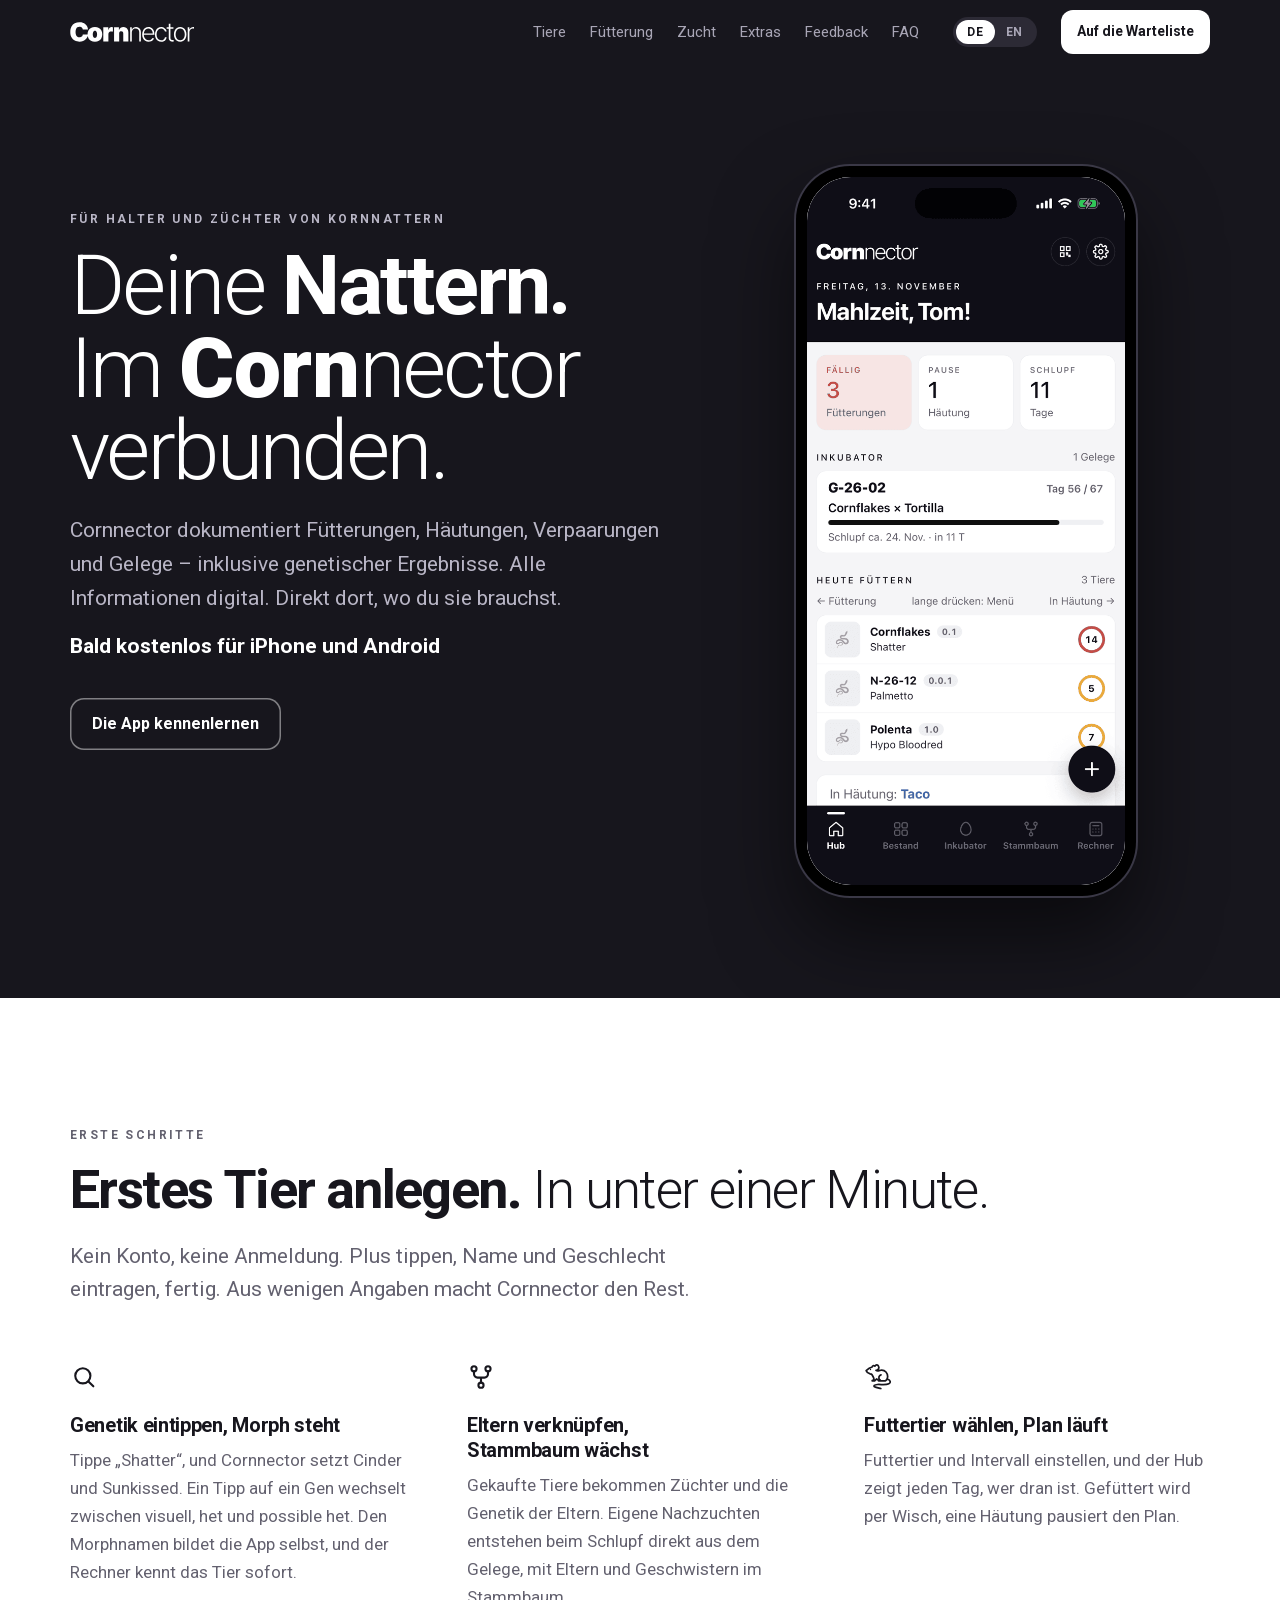
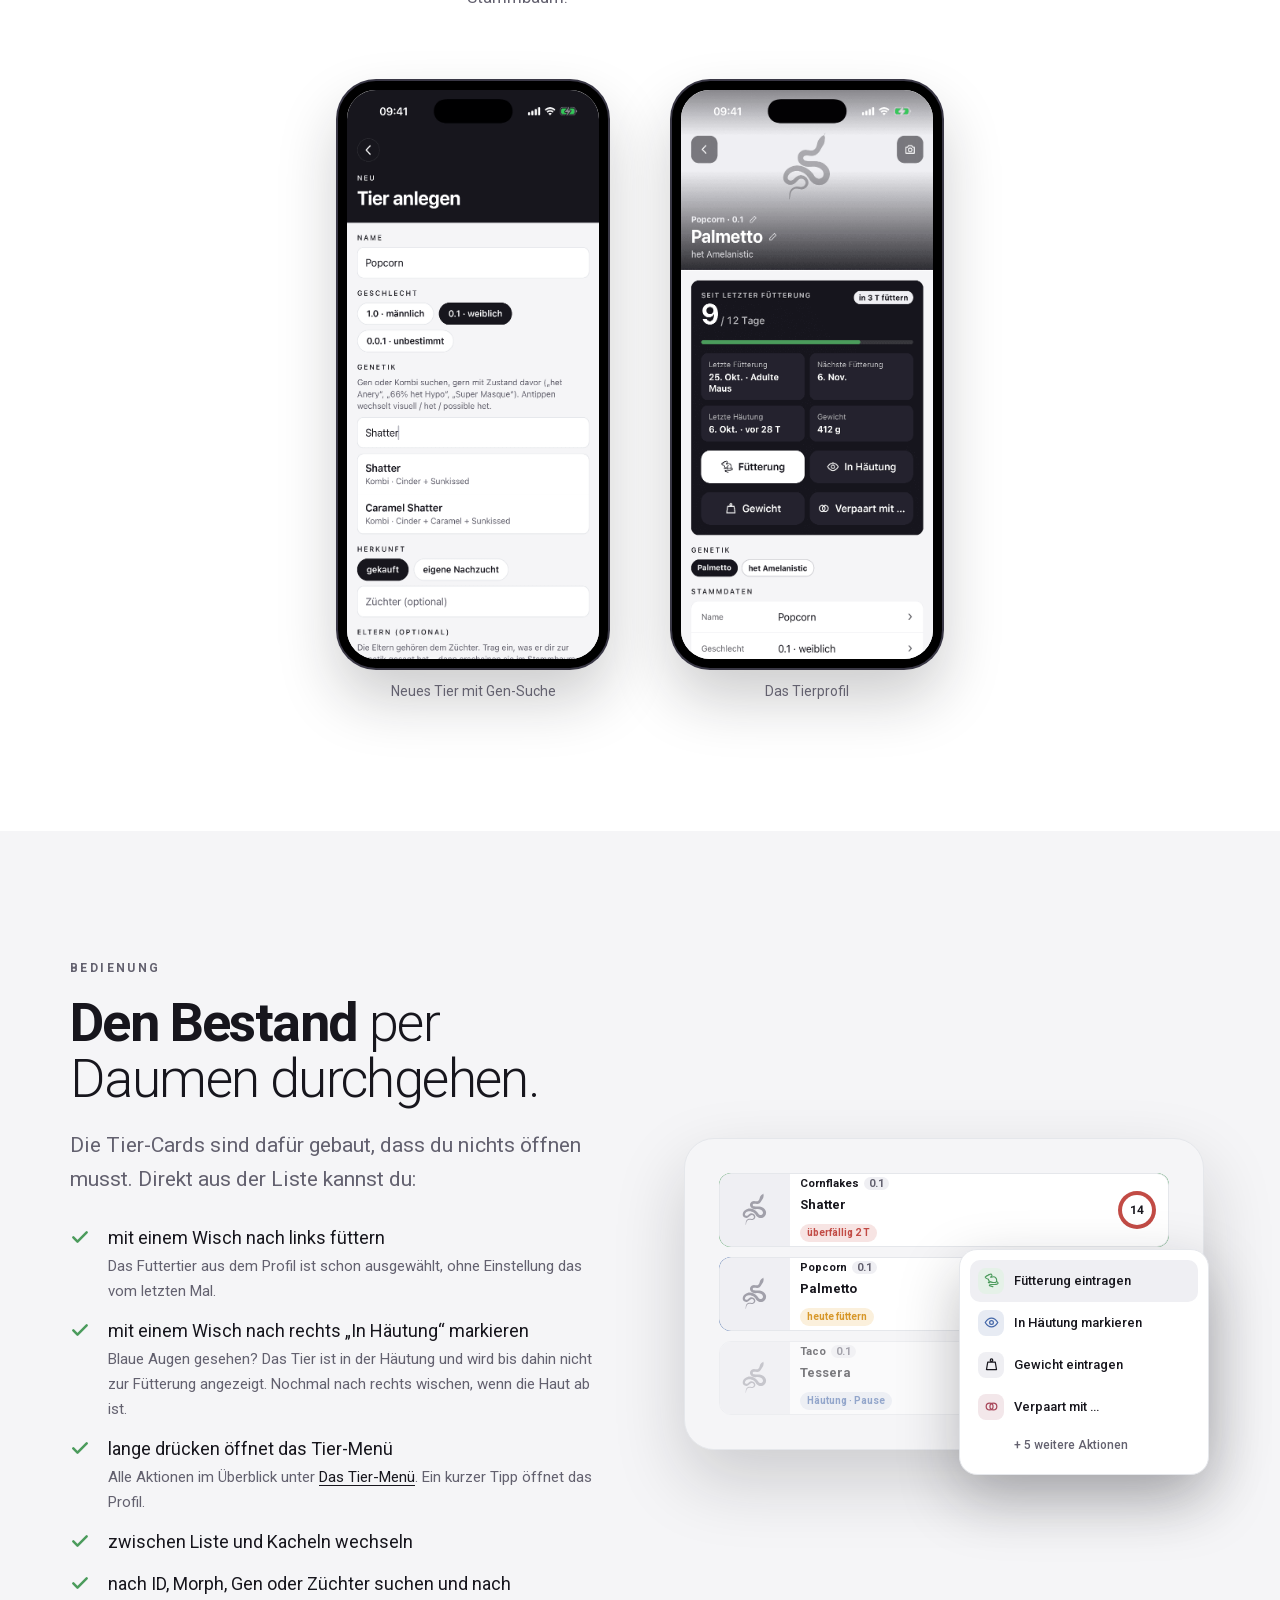
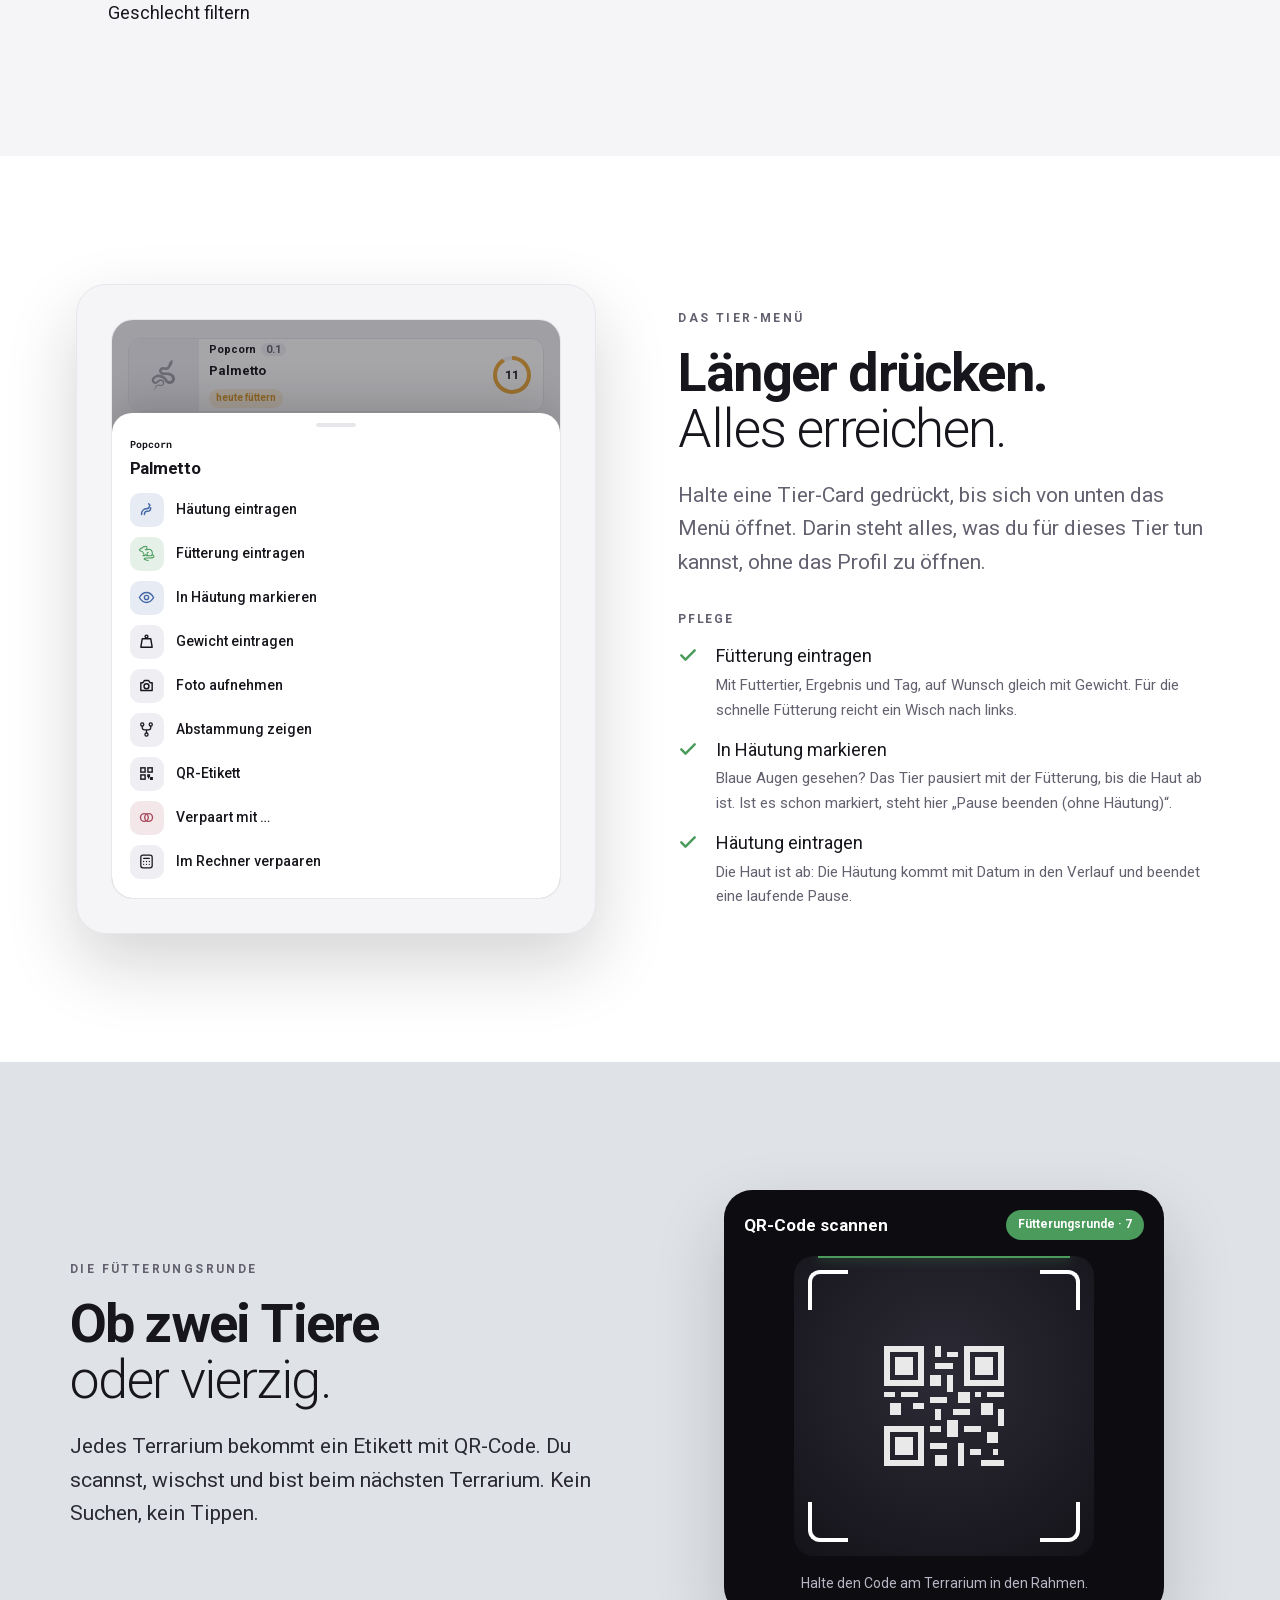
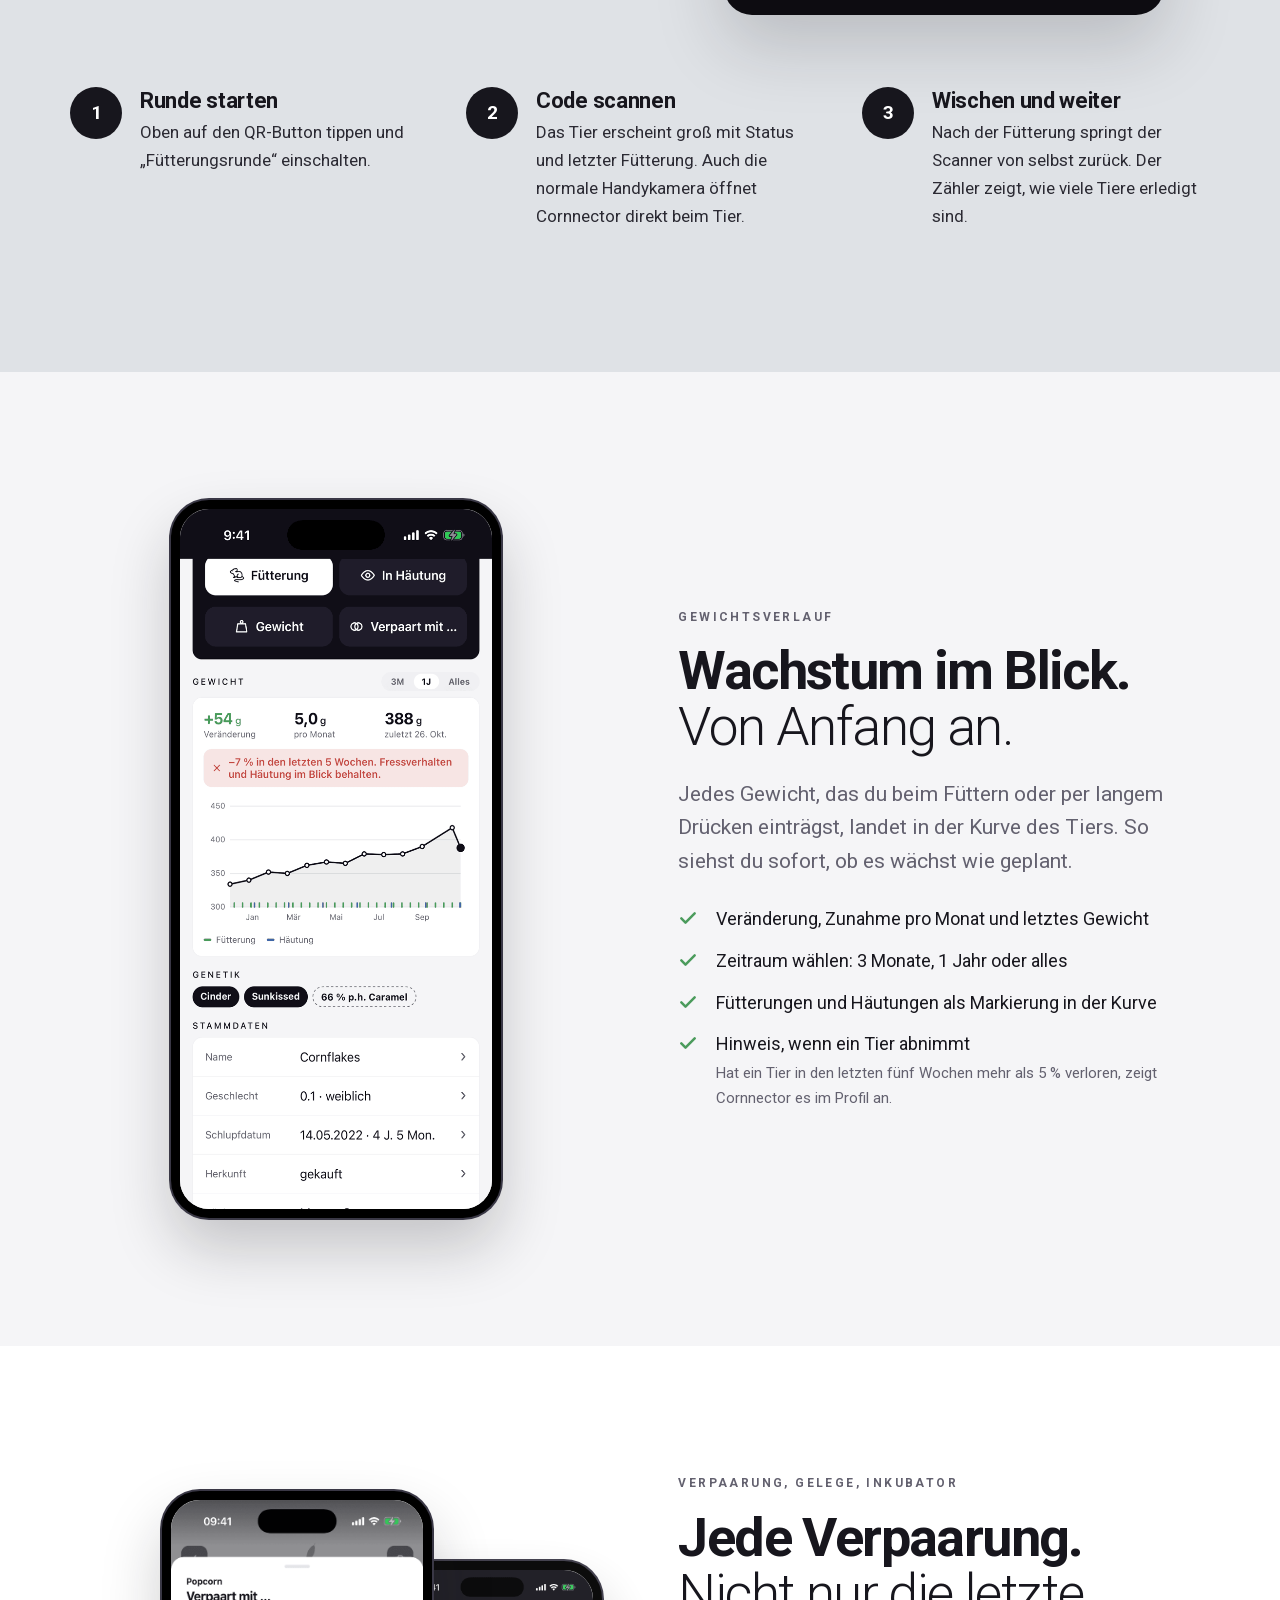
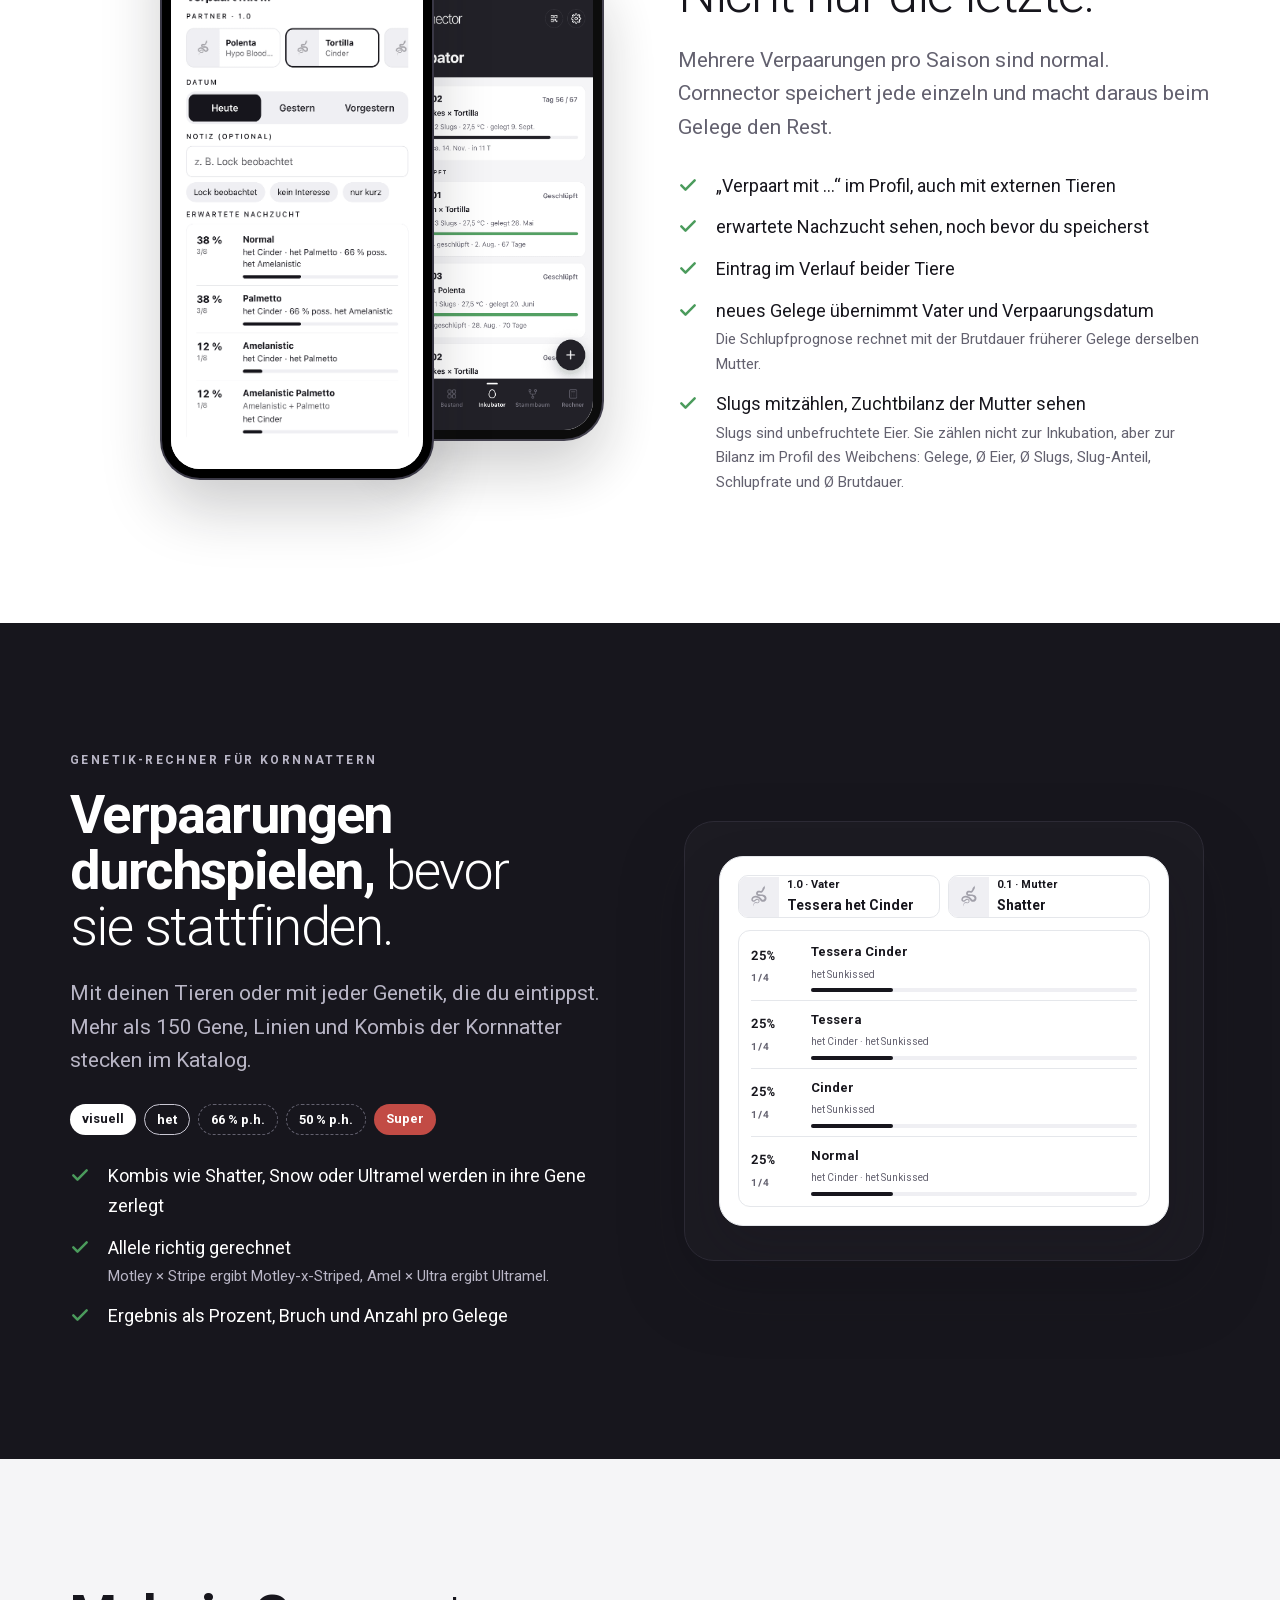
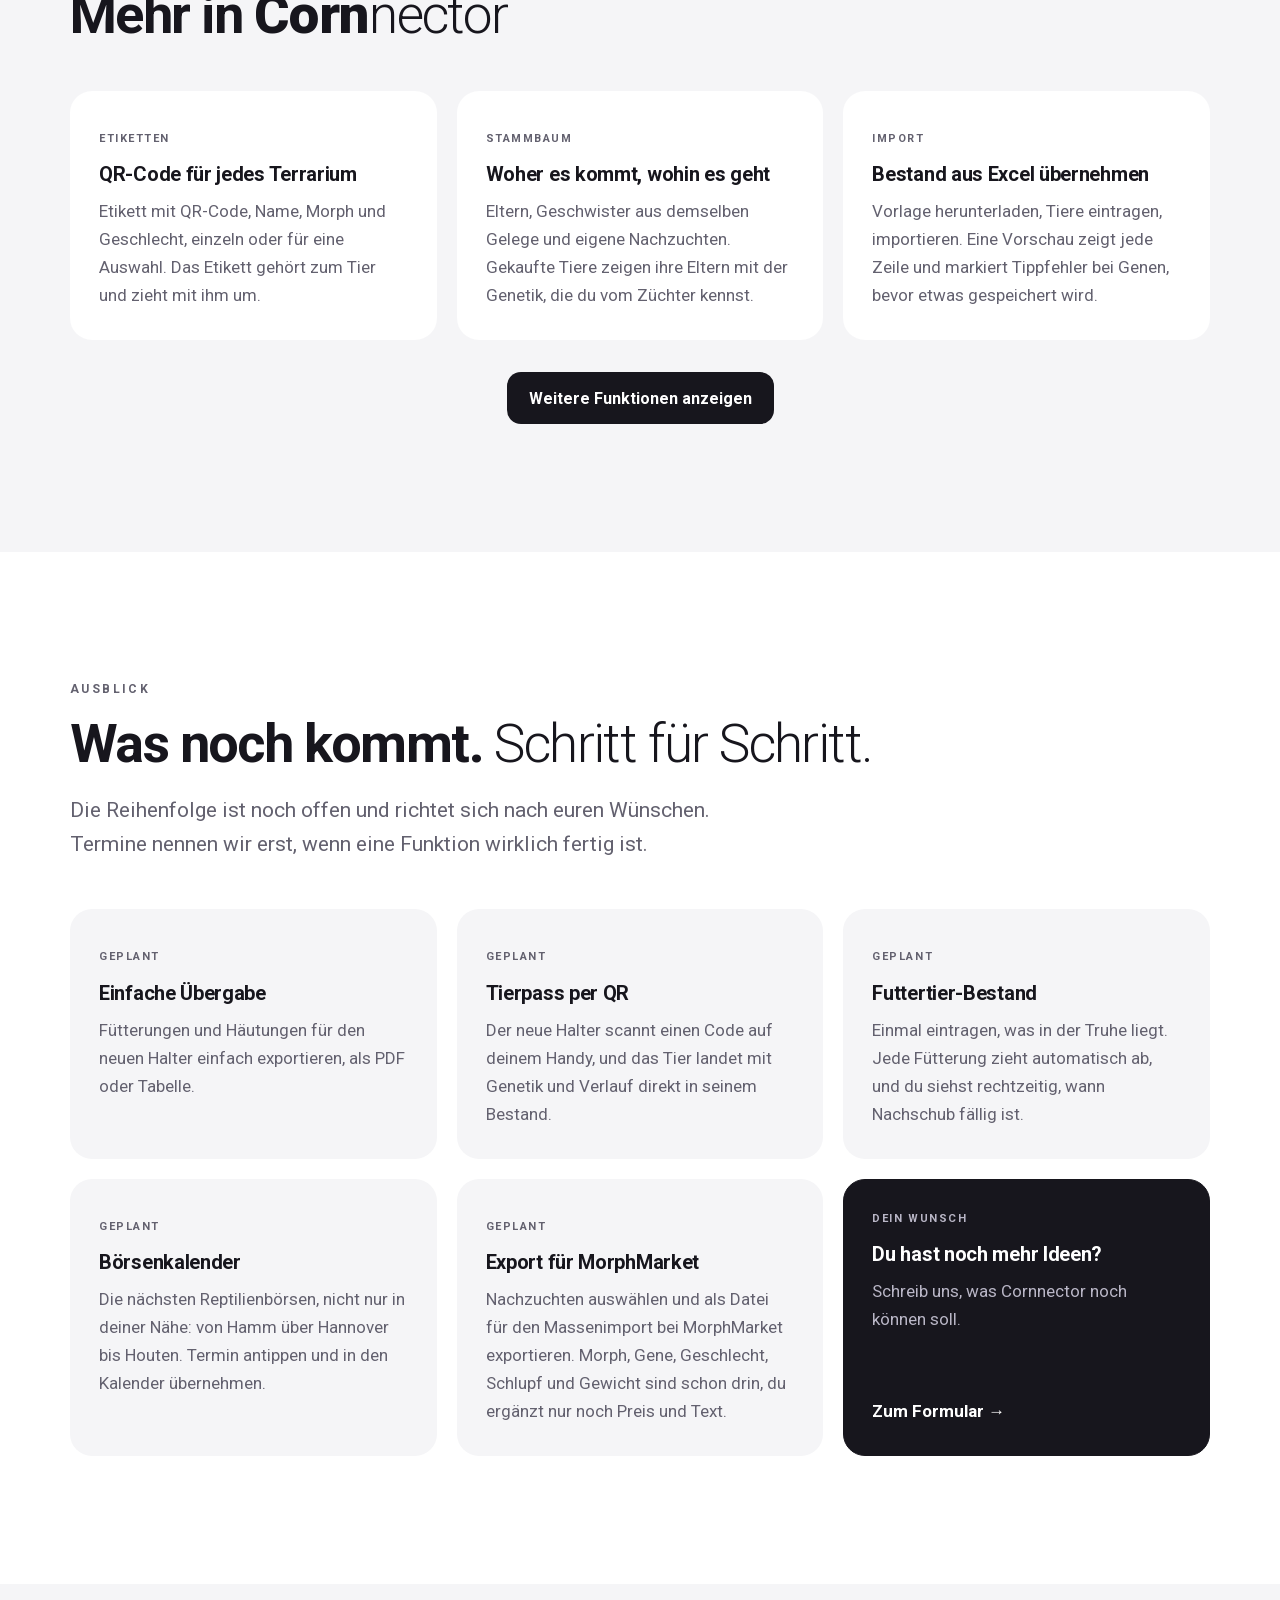
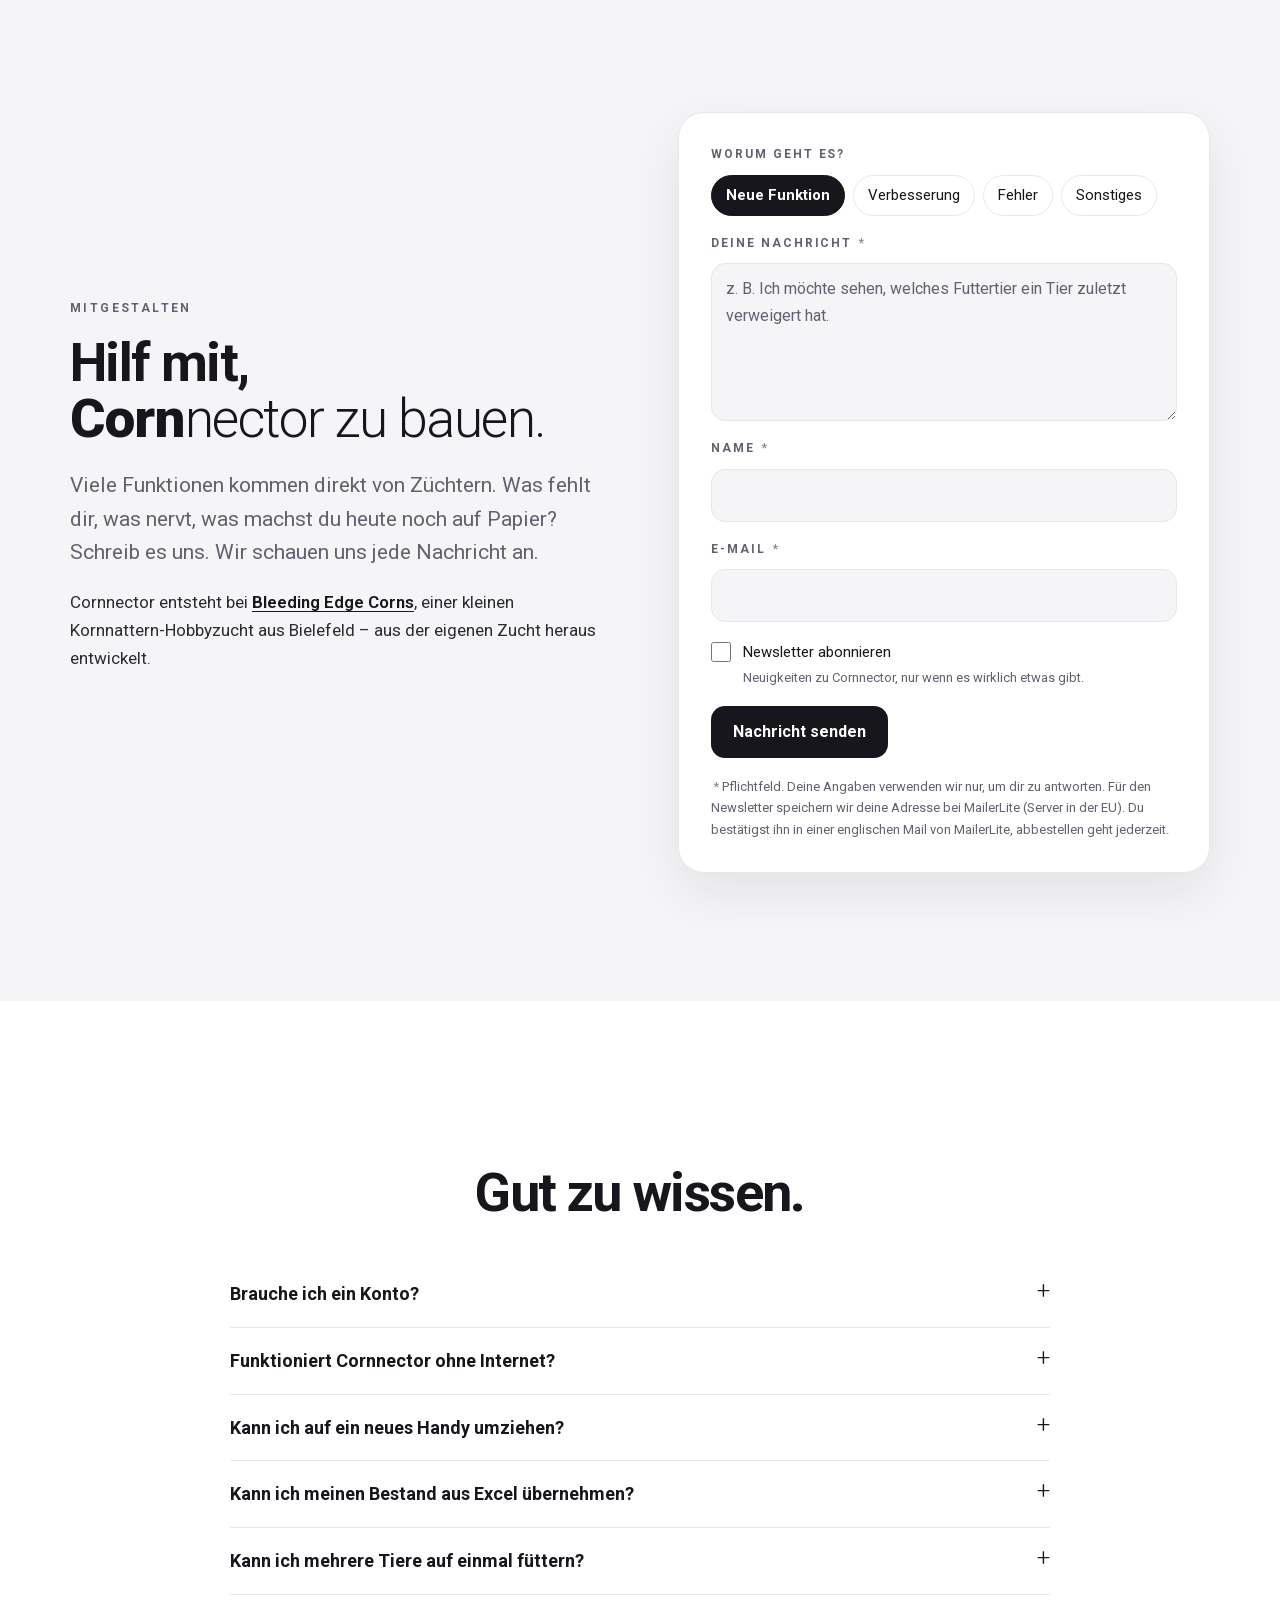
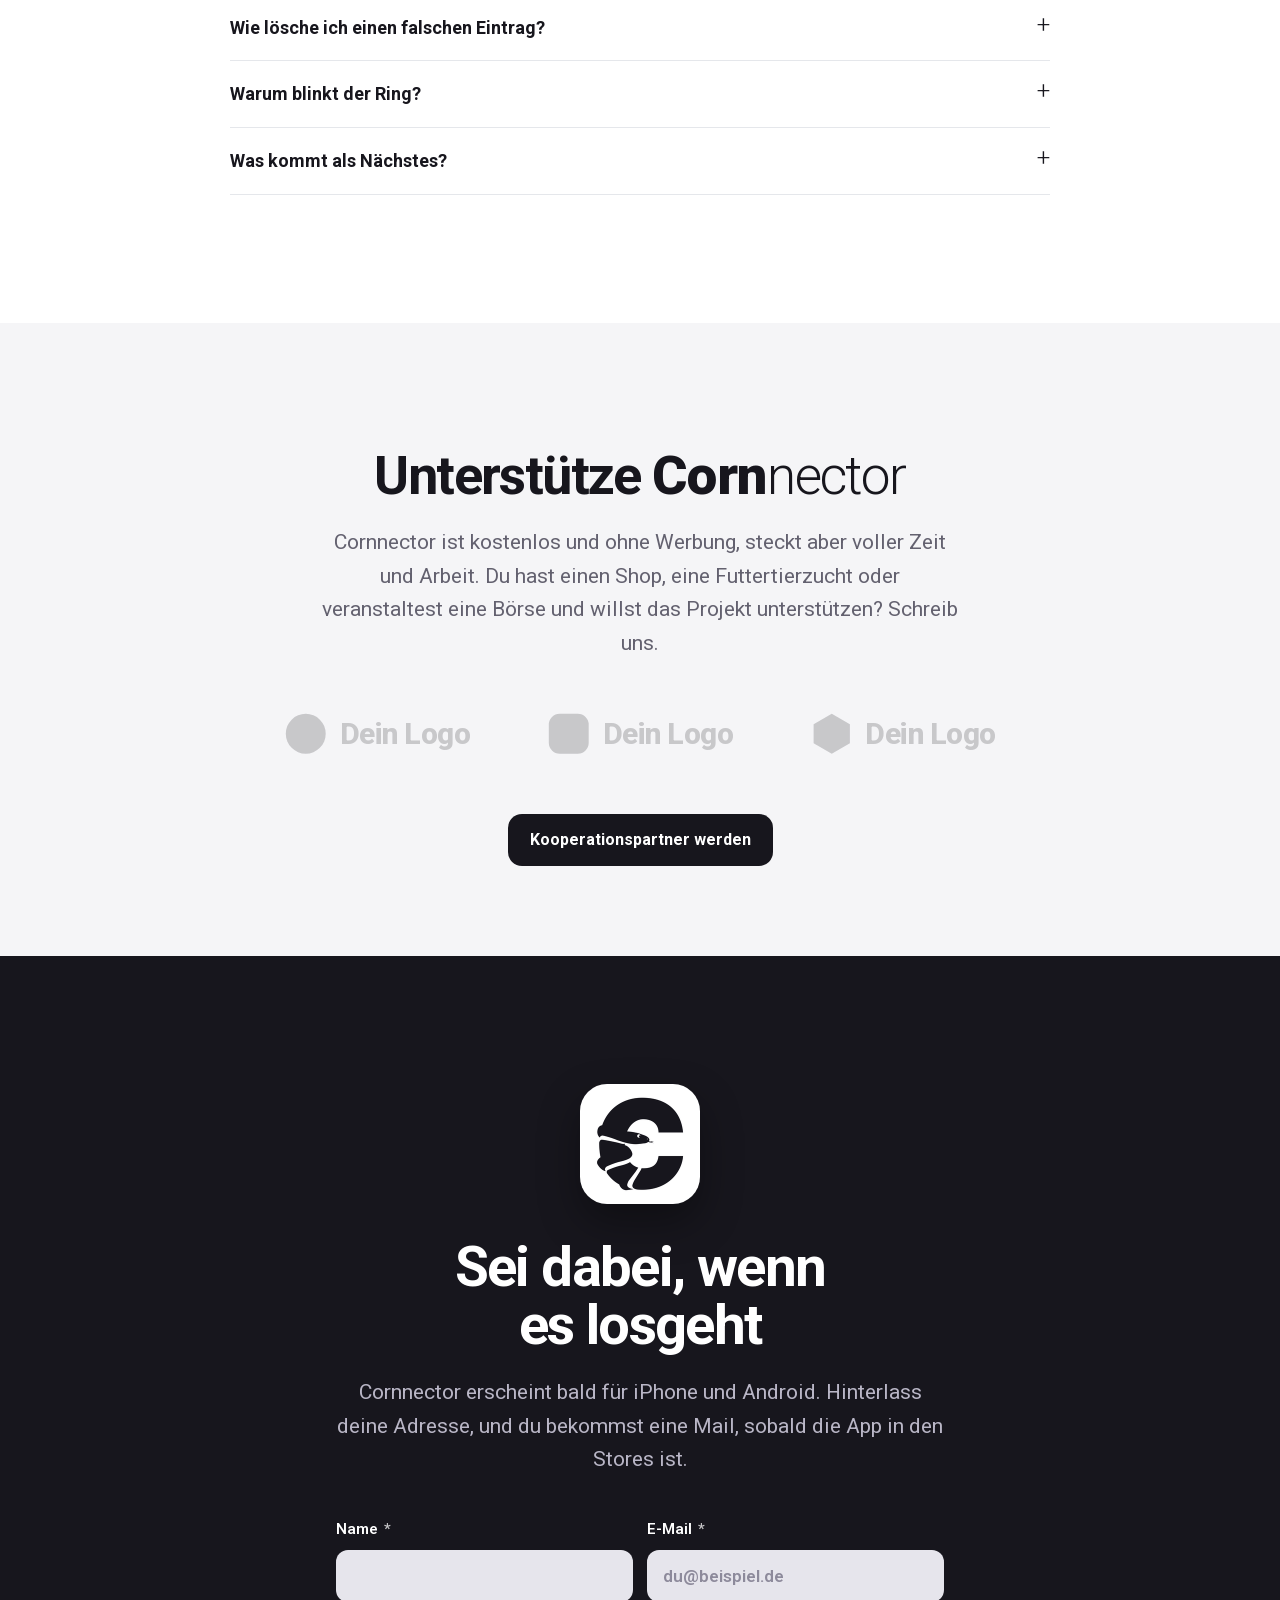
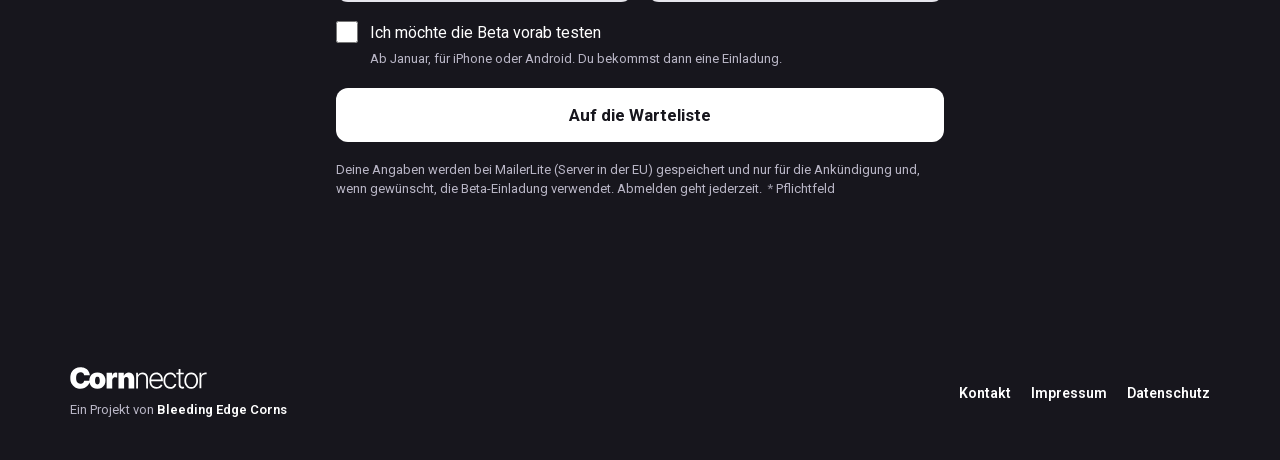
==== index.html @ d77a0e2d "Ohne Stand-Datum Co-Authored-By: Claude Opus 5.5 <noreply@anthropic.com>" ====
<!doctype html>
<html lang="de">
<head>
<meta charset="utf-8">
<meta name="viewport" content="width=device-width,initial-scale=1,viewport-fit=cover">
<meta name="robots" content="noindex, nofollow">
<title>Cornnector – Kornnatter-App mit Zuchtbuch und Genetik-Rechner</title>
<meta name="description" content="Die App für Kornnattern: Fütterungen, Häutungen, Verpaarungen und Gelege festhalten, mit Genetik-Rechner und Schlupfprognose. Kostenlos für iPhone und Android.">
<link rel="canonical" href="https://www.cornnector.com/">
<link rel="alternate" hreflang="de" href="https://www.cornnector.com/">
<link rel="alternate" hreflang="en" href="https://www.cornnector.com/en/">
<link rel="alternate" hreflang="x-default" href="https://www.cornnector.com/">
<meta property="og:type" content="website">
<meta property="og:site_name" content="Cornnector">
<meta property="og:title" content="Cornnector – Kornnatter-App mit Zuchtbuch und Genetik-Rechner">
<meta property="og:description" content="Die App für Kornnattern: Fütterungen, Häutungen, Verpaarungen und Gelege festhalten, mit Genetik-Rechner und Schlupfprognose. Kostenlos für iPhone und Android.">
<meta property="og:locale" content="de_DE">
<meta property="og:locale:alternate" content="en_US">
<meta property="og:url" content="https://www.cornnector.com/">
<meta property="og:image" content="https://www.cornnector.com/og-image.jpg">
<meta property="og:image:type" content="image/jpeg">
<meta property="og:image:width" content="600">
<meta property="og:image:height" content="600">
<meta property="og:image:alt" content="App-Icon von Cornnector">
<meta name="twitter:card" content="summary">
<meta name="theme-color" content="#17161d">
<link rel="icon" type="image/png" href="assets/img/5af7d0ea1a.png"><link rel="apple-touch-icon" href="assets/img/5af7d0ea1a.png">
<link rel="stylesheet" href="assets/fonts.css">
<link rel="stylesheet" href="assets/cornnector.css?v=8fc0cceb5f">
<script type="application/ld+json">{"@context": "https://schema.org", "@type": "MobileApplication", "name": "Cornnector", "description": "Cornnector dokumentiert Fütterungen, Häutungen, Verpaarungen und Gelege – inklusive genetischer Ergebnisse. Alle Informationen digital. Direkt dort, wo du sie brauchst.", "operatingSystem": "iOS, Android", "applicationCategory": "LifestyleApplication", "inLanguage": ["de", "en"], "offers": {"@type": "Offer", "price": "0", "priceCurrency": "EUR"}, "publisher": {"@type": "Organization", "@id": "https://www.bleeding-edge-corns.com/#organization", "name": "Bleeding Edge Corns", "url": "https://www.bleeding-edge-corns.com/"}, "author": {"@type": "Organization", "@id": "https://www.bleeding-edge-corns.com/#organization", "name": "Bleeding Edge Corns", "url": "https://www.bleeding-edge-corns.com/"}}</script>
<script type="application/ld+json">{"@context": "https://schema.org", "@type": "FAQPage", "mainEntity": [{"@type": "Question", "name": "Brauche ich ein Konto?", "acceptedAnswer": {"@type": "Answer", "text": "Nein. App öffnen und loslegen. Deine Daten liegen auf deinem Handy, nicht auf fremden Servern."}}, {"@type": "Question", "name": "Funktioniert Cornnector ohne Internet?", "acceptedAnswer": {"@type": "Answer", "text": "Ja. Alles liegt auf deinem Handy. Du kannst auch im Keller ohne Empfang füttern und eintragen."}}, {"@type": "Question", "name": "Kann ich auf ein neues Handy umziehen?", "acceptedAnswer": {"@type": "Answer", "text": "Ja. Sicherung exportieren, auf dem neuen Handy importieren, fertig. Alle Tiere, Verläufe und Gelege sind wieder da."}}, {"@type": "Question", "name": "Kann ich meinen Bestand aus Excel übernehmen?", "acceptedAnswer": {"@type": "Answer", "text": "Ja. In den Einstellungen gibt es eine Vorlage. Trag deine Tiere ein und importiere die Datei. Vorher prüft eine Vorschau jede Zeile."}}, {"@type": "Question", "name": "Kann ich mehrere Tiere auf einmal füttern?", "acceptedAnswer": {"@type": "Answer", "text": "Ja, mit der Fütterungsrunde: Du gehst von Terrarium zu Terrarium, scannst das Etikett und trägst jede Fütterung mit einem Wisch ein. Im Hub wischst du fällige Tiere einfach nach links."}}, {"@type": "Question", "name": "Wie lösche ich einen falschen Eintrag?", "acceptedAnswer": {"@type": "Answer", "text": "Im Tierprofil unter „Verlauf“ den Eintrag nach links wischen. Direkt danach kannst du das Löschen mit „Rückgängig“ zurücknehmen."}}, {"@type": "Question", "name": "Warum blinkt der Ring?", "acceptedAnswer": {"@type": "Answer", "text": "Das Tier ist über seinem Futterintervall. Das Intervall stellst du im Profil unter „Futterintervall“ ein."}}, {"@type": "Question", "name": "Was kommt als Nächstes?", "acceptedAnswer": {"@type": "Answer", "text": "Einfache Übergabe, Tierpass per QR, Börsenkalender und mehr. Alles unter Ausblick. Dir fehlt etwas? Schreib uns."}}]}</script>
</head>
<body>
<a class="skip" href="#inhalt">Zum Inhalt springen</a>

<nav class="nav" aria-label="Hauptnavigation"><div class="in">
  <a class="logo" href="#top"><svg xmlns="http://www.w3.org/2000/svg" viewBox="6 21 796 128" width="796" height="128" fill="#fff" role="img" aria-label="Cornnector"><path d="M401.5,88.6v56.8h-10.5V54.5h10.2v14.3h.9c2.1-4.7,5.4-8.4,9.9-11.2,4.5-2.8,10.1-4.3,16.8-4.3s11.5,1.3,16.1,3.8c4.7,2.5,8.3,6.3,10.8,11.2,2.6,4.9,3.9,11,3.9,18.2v58.9h-10.5v-58.2c0-7.5-2.1-13.4-6.3-17.7-4.1-4.3-9.7-6.5-16.7-6.5s-9,1-12.7,3.1c-3.7,2.1-6.6,5-8.8,8.9-2.1,3.8-3.2,8.4-3.2,13.7ZM509.3,147.4c-8.5,0-15.8-2-22-5.9-6.2-4-11-9.5-14.4-16.5-3.4-7.1-5-15.2-5-24.4s1.7-17.3,5-24.4c3.4-7.1,8.1-12.7,14-16.7,6-4.1,12.9-6.1,20.8-6.1s9.7.9,14.3,2.7c4.6,1.8,8.7,4.5,12.3,8.2,3.7,3.7,6.6,8.3,8.7,13.9,2.1,5.6,3.2,12.2,3.2,19.8v5.2h-71v-9.3h60.3c0-5.8-1.2-11.1-3.6-15.7-2.3-4.7-5.6-8.4-9.8-11.1-4.1-2.7-8.9-4.1-14.4-4.1s-10.8,1.5-15.2,4.6c-4.4,3.1-7.8,7.1-10.3,12.2-2.4,5.1-3.7,10.6-3.7,16.6v5.6c0,7.2,1.2,13.5,3.7,18.9,2.5,5.4,6.1,9.5,10.7,12.5,4.6,3,10.1,4.4,16.4,4.4s8.1-.7,11.3-2c3.3-1.3,6-3.1,8.2-5.4,2.2-2.3,3.9-4.8,5.1-7.5l10,3.3c-1.4,3.8-3.7,7.4-6.8,10.6-3.1,3.2-7,5.8-11.7,7.8-4.7,1.9-10,2.9-16.1,2.9ZM589.9,147.4c-8.1,0-15.2-2-21.2-6.1-6-4.1-10.7-9.6-14-16.7-3.3-7.1-5-15.1-5-24.1s1.7-17.2,5-24.3c3.4-7.1,8.1-12.7,14.1-16.7,6-4.1,13-6.1,20.9-6.1s11.6,1.2,16.5,3.6c4.9,2.3,9,5.6,12.2,9.9,3.2,4.2,5.3,9.2,6.1,14.8h-10.7c-1.1-5.1-3.8-9.5-8-13.1-4.2-3.7-9.5-5.5-16-5.5s-10.9,1.6-15.4,4.7c-4.5,3.1-8,7.5-10.5,13.1-2.5,5.6-3.7,12-3.7,19.4s1.2,13.9,3.7,19.6c2.4,5.6,5.9,10.1,10.3,13.3,4.5,3.2,9.7,4.8,15.6,4.8s7.7-.8,11-2.2c3.4-1.5,6.2-3.7,8.4-6.5,2.3-2.8,3.8-6.1,4.6-10h10.7c-.8,5.5-2.7,10.4-5.9,14.7-3.1,4.3-7.1,7.6-12,10.1-4.9,2.4-10.5,3.7-16.8,3.7ZM667.9,54.5v9.2h-43.4v-9.2h43.4ZM638.1,32.8h10.6v89c0,3.8.7,6.8,2,8.9,1.3,2.1,3,3.6,5.1,4.6,2.1.9,4.3,1.3,6.7,1.3s2.6,0,3.6-.2c1-.2,1.9-.4,2.6-.6l2.2,9.5c-1,.4-2.3.7-3.8,1.1-1.5.4-3.4.5-5.6.5-3.9,0-7.6-.8-11.2-2.5-3.6-1.7-6.5-4.2-8.8-7.6-2.3-3.4-3.4-7.5-3.4-12.5V32.8ZM711.2,147.4c-7.9,0-14.8-2-20.8-6-6-4-10.7-9.5-14.1-16.5-3.4-7.1-5.1-15.2-5.1-24.4s1.7-17.5,5.1-24.6c3.4-7.1,8.1-12.6,14.1-16.6,6-4,13-6,20.8-6s14.8,2,20.8,6c6,4,10.7,9.5,14.1,16.6,3.4,7.1,5.1,15.3,5.1,24.6s-1.7,17.4-5.1,24.4c-3.4,7-8.1,12.5-14.1,16.5-6,4-12.9,6-20.8,6ZM711.2,137.7c6.3,0,11.7-1.7,16-5.1,4.4-3.4,7.7-7.9,9.9-13.6,2.3-5.6,3.4-11.9,3.4-18.6s-1.1-13-3.4-18.7c-2.2-5.7-5.6-10.2-9.9-13.7-4.4-3.4-9.7-5.1-16-5.1s-11.6,1.7-16,5.1c-4.4,3.4-7.7,8-10,13.7-2.2,5.7-3.4,11.9-3.4,18.7s1.1,13,3.4,18.6c2.3,5.6,5.6,10.2,10,13.6,4.4,3.4,9.7,5.1,16,5.1ZM759.4,145.5V54.5h10.2v14h.8c1.8-4.6,5-8.3,9.5-11.1,4.5-2.8,9.7-4.3,15.4-4.3s1.8,0,2.9,0c1.1,0,2,0,2.7.1v10.7c-.5,0-1.3-.2-2.5-.4-1.2-.2-2.5-.2-3.8-.2-4.7,0-9,1-12.7,3-3.7,2-6.6,4.7-8.7,8.2-2.1,3.5-3.2,7.5-3.2,12v58.7h-10.5Z"/><path d="M121.2,69.7h-33.4c-.2-2.8-.9-5.3-1.9-7.5-1-2.2-2.4-4.2-4.1-5.8-1.7-1.7-3.8-2.9-6.3-3.8-2.5-.9-5.3-1.4-8.5-1.4-5.5,0-10.2,1.3-14,4-3.8,2.7-6.7,6.5-8.6,11.5-1.9,5-2.9,11-2.9,18.1s1,13.6,3,18.6c2,5,4.9,8.7,8.7,11.2,3.8,2.5,8.3,3.7,13.7,3.7s5.8-.4,8.2-1.1c2.4-.8,4.5-1.9,6.3-3.4,1.8-1.5,3.2-3.2,4.3-5.3,1.1-2.1,1.9-4.4,2.3-7l33.4.2c-.4,5.1-1.8,10.4-4.3,15.7-2.5,5.3-6,10.2-10.6,14.7-4.5,4.5-10.2,8-16.9,10.8-6.7,2.7-14.5,4.1-23.4,4.1s-21.1-2.4-29.9-7.2c-8.8-4.8-15.8-11.8-20.9-21.1-5.1-9.3-7.6-20.6-7.6-34s2.6-24.9,7.8-34.1c5.2-9.3,12.2-16.3,21.1-21,8.8-4.8,18.7-7.2,29.6-7.2s14.7,1,21.1,3.1c6.4,2.1,12.1,5.1,16.9,9.2,4.9,4,8.8,8.9,11.7,14.7,3,5.8,4.8,12.5,5.4,20.1ZM165.4,147.1c-9.9,0-18.3-2-25.3-5.9-7-3.9-12.4-9.4-16.2-16.5-3.7-7.1-5.6-15.3-5.6-24.6s1.9-17.5,5.6-24.5c3.7-7.1,9.1-12.5,16.2-16.5,7-3.9,15.5-5.9,25.3-5.9s18.3,2,25.3,5.9c7,3.9,12.4,9.4,16.2,16.5,3.7,7,5.6,15.2,5.6,24.5s-1.9,17.5-5.6,24.6c-3.7,7-9.1,12.5-16.2,16.5-7,3.9-15.5,5.9-25.3,5.9ZM165.7,123c2.8,0,5.1-.9,7.2-2.8,2-1.9,3.6-4.5,4.7-7.9,1.1-3.4,1.7-7.5,1.7-12.3s-.6-8.9-1.7-12.3c-1.1-3.4-2.7-6.1-4.7-7.9-2-1.9-4.4-2.8-7.2-2.8s-5.4.9-7.5,2.8c-2.1,1.9-3.7,4.5-4.8,7.9-1.1,3.4-1.7,7.5-1.7,12.3s.6,8.8,1.7,12.3,2.7,6.1,4.8,7.9c2.1,1.9,4.6,2.8,7.5,2.8ZM219.1,145.5V54.5h31.7v17.3h.9c1.7-6.4,4.3-11.1,7.9-14,3.6-3,7.9-4.4,12.7-4.4s2.8.1,4.2.4c1.4.2,2.8.5,4.1.9v27.9c-1.6-.6-3.6-1-6-1.2-2.4-.3-4.4-.4-6.1-.4-3.2,0-6.1.7-8.6,2.2-2.5,1.4-4.5,3.4-6,6-1.5,2.6-2.2,5.6-2.2,9.1v47.3h-32.7ZM320.7,94.3v51.1h-32.7V54.5h31v17.3h.9c2-5.8,5.4-10.3,10.4-13.6,5-3.3,10.9-4.9,17.5-4.9s12,1.5,16.8,4.4c4.8,2.9,8.5,6.9,11.1,12.1,2.6,5.1,3.9,11,3.9,17.6v58h-32.7v-51.1c0-4.5-1.1-8-3.4-10.6-2.3-2.6-5.5-3.8-9.6-3.8s-5,.6-7,1.8c-2,1.1-3.5,2.8-4.6,5-1.1,2.1-1.6,4.7-1.7,7.7Z"/></svg></a>
  <div class="links" id="links">
    <button type="button" class="mclose" id="mclose" aria-label="Menü schließen"><svg viewBox="0 0 24 24" fill="none" stroke="currentColor" stroke-width="2" stroke-linecap="round" aria-hidden="true"><path d="M5 5l14 14M19 5L5 19"/></svg></button>
    <a href="#bestand">Tiere</a>
    <a href="#runde">Fütterung</a>
    <a href="#zucht">Zucht</a>
    <a href="#mehr">Extras</a>
    <a href="#mitmachen">Feedback</a>
    <a href="#faq">FAQ</a>
    <div class="mpromo"><p>Cornnector ist kostenlos und ohne Werbung. <b>Werde Kooperationspartner</b> mit deinem Shop, deiner Futtertierzucht oder deiner Börse.</p><a class="btn dark" href="#kooperation">Mehr erfahren</a></div>
  </div>
  <div class="mscrim" id="mscrim"></div>
  <div class="lang" role="group" aria-label="Sprache"><a href="./" hreflang="de" aria-current="true">DE</a><span>|</span><a href="en/" hreflang="en" lang="en">EN</a></div>
  <a class="cta" href="#vormerken">Auf die Warteliste</a>
  <button class="burger" id="burger" aria-label="Menü öffnen" aria-expanded="false" aria-controls="links"><svg viewBox="0 0 24 24" fill="none" stroke="currentColor" stroke-width="2" stroke-linecap="round" aria-hidden="true"><path d="M4 7h16M4 12h16M4 17h16"/></svg></button>
</div></nav>

<!-- Hero -->
<main id="inhalt" tabindex="-1">
<header class="hero" id="top"><div class="in grid">
  <div style="padding-bottom:clamp(56px,8vw,104px)">
    <div class="eyebrow">Für Halter und Züchter von Kornnattern</div>
    <h1><span class="lt">Deine</span> Nattern. <span>Im <span class="cn"><b>Corn</b>nector</span> verbunden.</span></h1>
    <p class="lead">Cornnector dokumentiert Fütterungen, Häutungen, Verpaarungen und Gelege – inklusive genetischer Ergebnisse. Alle Informationen digital. Direkt dort, wo du sie brauchst.</p>
    <p class="free">Bald kostenlos für iPhone und Android</p>
    <div class="btns"><a class="btn light wl-m" href="#vormerken">Auf die Warteliste</a><a class="btn line" href="#start">Die App kennenlernen</a></div>
  </div>
  <div class="hero-shot"><div class="iphone" role="img" aria-label="Die Kornnatter-App Cornnector auf dem iPhone: der Hub mit den heute fälligen Fütterungen">
    <picture class="hero-photo"><source media="(max-width:430px)" srcset="assets/img/hero-390.jpg 1x, assets/img/hero-390@2x.jpg 2x"><source media="(max-width:700px)" srcset="assets/img/hero-700.jpg 1x, assets/img/hero-700@2x.jpg 2x"><source media="(max-width:768px)" srcset="assets/img/hero-768.jpg 1x, assets/img/hero-768@2x.jpg 2x"><source media="(max-width:900px)" srcset="assets/img/hero-820.jpg 1x, assets/img/hero-820@2x.jpg 2x"><source media="(max-width:1024px)" srcset="assets/img/hero-1024.jpg 1x, assets/img/hero-1024@2x.jpg 2x"><source media="(max-width:1280px)" srcset="assets/img/hero-1280.jpg 1x, assets/img/hero-1280@2x.jpg 2x"><source media="(min-width:1441px)" srcset="assets/img/hero-breit.jpg 1x, assets/img/hero-breit@2x.jpg 2x"><img src="assets/img/hero-1440.jpg" srcset="assets/img/hero-1440.jpg 1x, assets/img/hero-1440@2x.jpg 2x" alt="" decoding="async" fetchpriority="low"></picture>
    <div class="scr-box"><div class="scr-art"><img class="scr-img" src="assets/img/01-hub-de.png" alt="" width="640" height="1391" decoding="async" fetchpriority="high"><span class="hub-bar" aria-hidden="true"><i></i></span><span class="hub-late" aria-hidden="true"></span></div></div>
  </div></div>
</div></header>

<!-- Grundlagen -->
<section id="start"><div class="in">
  <div class="eyebrow">Erste Schritte</div>
  <h2>Erstes Tier anlegen. <span>In unter einer Minute.</span></h2>
  <p class="lead">Kein Konto, keine Anmeldung. Plus tippen, Name und Geschlecht eintragen, fertig. Aus wenigen Angaben macht Cornnector den Rest.</p>
  <div class="feat3">
    <div><svg viewBox="0 0 24 24" fill="none" stroke="currentColor" stroke-width="1.8" stroke-linecap="round"><circle cx="11" cy="11" r="6.5"/><path d="m20 20-4.2-4.2"/></svg><h3>Genetik eintippen, Morph steht</h3><p>Tippe „Shatter“, und Cornnector setzt Cinder und Sunkissed. Ein Tipp auf ein Gen wechselt zwischen visuell, het und possible het. Den Morphnamen bildet die App selbst, und der Rechner kennt das Tier sofort.</p></div>
    <div><svg viewBox="0 0 24 24" fill="none" stroke="currentColor" stroke-width="1.8" stroke-linecap="round"><circle cx="6" cy="5" r="2.2"/><circle cx="18" cy="5" r="2.2"/><circle cx="12" cy="19" r="2.2"/><path d="M6 7.2v2.3a3 3 0 0 0 3 3h6a3 3 0 0 0 3-3V7.2M12 12.5v4.3"/></svg><h3>Eltern verknüpfen, Stammbaum wächst</h3><p>Gekaufte Tiere bekommen Züchter und die Genetik der Eltern. Eigene Nachzuchten entstehen beim Schlupf direkt aus dem Gelege, mit Eltern und Geschwistern im Stammbaum.</p></div>
    <div><svg viewBox="0 0 24 24" fill="none" stroke="currentColor" stroke-width="1.5" stroke-linecap="round" stroke-linejoin="round"><path d="M10.2857 6.28572C12 7.57143 12.7143 6.14286 14.7143 6.14286C18.1429 5.85714 20.4286 8.71429 20.2857 11.8571C20.2857 13.5714 19.5714 14.5714 18.4286 15.2857H12.7143C12.3333 15.2857 12.3333 15.1429 12.7143 14.8571L13.7143 14.7143L11.8571 14.4286L10.7143 13.7143L9.14286 15.2857H7C7 14.8095 7.4762 14.619 8.42858 14.7143C8.85715 13.5714 7.57143 11.1429 6.71429 9.85714C6.52381 9.57143 6.04762 9.38095 5.28572 9.28572C3.57143 8.85714 2.28572 7.85714 1.85715 6.57143C3.28572 5.14286 5 3.85714 7 3.42857C7.14286 2.28572 8.14286 1.85714 9.28572 2.71429C10.2857 1.14286 11.8571 1.57143 12.4286 2.71429C13.4286 4.57143 12 6.28572 10.2857 6.28572Z"/><path d="M13.7143 14.7143C11.8571 13 12.8571 10.5714 14.5714 10.1429"/><path d="M20 13.7143C22.8571 14.8571 23.2857 16.7143 21.2857 17.7143C18.7143 19.1429 14.2857 18.1429 11.4286 18.4286C8.85714 18.7143 8 19.7143 9 20.2857C10.2857 21 12.8571 21.4286 14.4286 21.8571"/><circle cx="5.57" cy="5.57" r=".6" fill="currentColor" stroke="none"/></svg><h3>Futtertier wählen, Plan läuft</h3><p>Futtertier und Intervall einstellen, und der Hub zeigt jeden Tag, wer dran ist. Gefüttert wird per Wisch, eine Häutung pausiert den Plan.</p></div>
  </div>
  <div class="shots2"><figure class="shot"><img class="" src="assets/img/02-neues-tier-de.png" alt="Neue Kornnatter anlegen: Name, Geschlecht und Genetik per Suche" width="640" height="1391" loading="lazy" decoding="async"><figcaption>Neues Tier mit Gen-Suche</figcaption></figure><figure class="shot"><img class="" src="assets/img/03-profil-de.png" alt="Tierprofil mit Fütterung, Häutung und Genetik" width="640" height="1391" loading="lazy" decoding="async"><figcaption>Das Tierprofil</figcaption></figure></div>
</div></section>

<!-- Bestand / Gesten -->
<section class="soft" id="bestand"><div class="in split">
  <div class="txt">
    <div class="eyebrow">Bedienung</div>
    <h2>Den Bestand <span>per Daumen durchgehen.</span></h2>
    <p class="lead">Die Tier-Cards sind dafür gebaut, dass du nichts öffnen musst. Direkt aus der Liste kannst du:</p>
    <ul class="checks">
      <li><span>mit einem Wisch nach links füttern<small>Das Futtertier aus dem Profil ist schon ausgewählt, ohne Einstellung das vom letzten Mal.</small></span></li>
      <li><span>mit einem Wisch nach rechts „In Häutung“ markieren<small>Blaue Augen gesehen? Das Tier ist in der Häutung und wird bis dahin nicht zur Fütterung angezeigt. Nochmal nach rechts wischen, wenn die Haut ab ist.</small></span></li>
      <li><span>lange drücken öffnet das Tier-Menü<small>Alle Aktionen im Überblick unter <a href="#menue">Das Tier-Menü</a>. Ein kurzer Tipp öffnet das Profil.</small></span></li>
      <li><span>zwischen Liste und Kacheln wechseln</span></li>
      <li><span>nach ID, Morph, Gen oder Züchter suchen und nach Geschlecht filtern</span></li>
    </ul>
  </div>
  <div class="mock">
    <div class="sw"><div class="reveal">Fütterung <svg viewBox="0 0 24 24" fill="none" stroke="currentColor" stroke-width="1.6" stroke-linecap="round" stroke-linejoin="round"><path d="M10.3 6.3C12 7.6 12.7 6.1 14.7 6.1c3.4-.3 5.7 2.6 5.6 5.7 0 1.7-.7 2.7-1.9 3.4h-5.7c-.4 0-.4-.1 0-.4l1-.1-1.9-.3-1.1-.7-1.6 1.6H7c0-.5.5-.7 1.4-.6.4-1.1-.9-3.6-1.7-4.9-.2-.3-.7-.5-1.4-.6C3.6 8.9 2.3 7.9 1.9 6.6 3.3 5.1 5 3.9 7 3.4c.1-1.1 1.1-1.6 2.3-.7 1-1.6 2.6-1.1 3.1 0 1 1.9-.4 3.6-2.1 3.6Z"/><path d="M20 13.7c2.9 1.1 3.3 3 1.3 4-2.6 1.4-7 .4-9.9.7-2.6.3-3.4 1.3-2.4 1.9 1.3.7 3.9 1.1 5.4 1.6"/></svg></div>
      <div class="ac"><div class="ph none"><svg viewBox="7 5 56 74" fill="currentColor" aria-hidden="true"><path d="M30.8718 31.382C29.9858 34.0268 31.4109 35.278 33.8881 35.7069C40.6129 36.8711 47.5724 34.4732 53.4357 39.081C56.376 41.3919 58.4564 43.6789 59.0495 47.5204C59.5025 50.6152 58.7129 53.7636 56.853 56.2783C55.0714 58.6906 52.4766 60.1812 49.5224 60.6163C47.5138 60.919 45.4611 60.693 43.5665 59.9604C37.1672 57.4558 37.5257 52.9025 32.4536 49.149C29.6107 47.0451 25.52 45.6533 21.9696 46.2434C19.353 46.6772 16.731 47.7075 15.1172 49.9139C13.9179 51.5538 13.1152 54.0664 15.1255 55.4514C18.3221 57.6537 21.0771 53.6598 23.3845 52.0441C24.3817 51.339 25.5241 50.8658 26.7278 50.6593C28.957 50.2761 31.0132 50.8137 32.8636 52.1041C34.5051 53.2487 35.7629 55.2459 36.1034 57.2128C36.3816 58.8197 35.9099 60.6013 34.9303 61.9086C33.2468 64.2892 30.3623 65.5362 27.4667 65.0012C24.2555 64.4078 21.1832 63.6745 18.6906 66.455C16.9649 68.3799 16.8548 70.9171 16.304 73.3378C16.1705 73.9248 15.9612 75.0818 15.6072 75.577L15.4567 75.594C15.2117 75.0177 15.7518 69.3561 15.941 68.5151C16.0968 67.8371 16.3464 67.1841 16.6824 66.5751C18.3337 63.5634 21.5392 62.1593 24.8862 62.4227C27.9954 62.6672 31.0232 63.4143 32.745 60.0204C33.8869 58.0392 32.5946 55.7295 30.6962 54.7311C26.7102 52.6347 24.8195 56.2196 22.4197 58.2797C21.4867 59.0826 20.4016 59.6897 19.2291 60.0648C17.093 60.7603 15.3357 60.6122 13.3287 59.6198C8.54738 57.2556 8.15022 52.2743 10.4203 47.8823C12.1998 44.4392 15.497 42.4576 19.1134 41.261C26.6832 38.7563 35.3697 42.5974 40.4378 48.3115C41.9244 50.0387 42.829 52.4507 44.9517 53.5339C47.4831 54.8258 50.6999 54.0613 52.0089 51.4009C52.5816 50.2191 52.6622 48.8583 52.2329 47.617C50.7261 43.3215 45.5162 41.672 41.4074 41.625C39.5563 41.6038 37.7162 41.9647 35.8632 41.8608C33.8284 41.7467 31.656 41.2685 29.8111 40.3894C27.7128 39.3895 26.0042 37.7128 25.2245 35.4958C24.4973 33.4283 24.4856 30.8815 25.4513 28.8842C26.0455 27.6552 27.0279 26.62 28.149 25.8524C33.225 22.3767 37.3118 26.0325 41.1569 24.6734C41.9046 24.4091 42.595 23.8843 43.1523 23.3271C45.7102 20.7701 45.2282 17.7952 46.6302 14.8536C47.3486 13.3463 49.7751 10.7075 51.1948 9.80574C51.7083 9.48012 52.3162 9.29559 52.887 9.09439L53.026 9.24767L53.2172 9.17898C53.1666 9.85613 54.0891 10.4883 53.9534 11.8637C53.6853 14.5808 53.7186 17.0444 52.0613 19.3821C50.5946 21.4511 49.4433 23.8871 47.9575 25.9379C47.4864 26.5972 46.9516 27.2086 46.361 27.7633C40.2179 33.4933 34.6508 27.8327 30.8718 31.382Z"/><path d="M53.2172 9.17898L53.026 9.24767L52.887 9.09439L52.9563 9.03473C53.7436 8.34642 53.6636 7.24061 54.2783 7.01509L54.4481 7.09767C54.3673 7.37246 53.4981 8.92329 53.2172 9.17898Z"/></svg></div><div><div class="id">Cornflakes<em>0.1</em></div><div class="m">Shatter</div><span class="p late">überfällig 2 T</span></div><div class="ring late" style="--c:#c24b45;--v:100"><b>14</b></div></div></div>
    <div class="sw r" style="margin-top:10px"><div class="reveal"><svg viewBox="0 0 24 24" fill="none" stroke="currentColor" stroke-width="2"><path d="M2 12s4-7 10-7 10 7 10 7-4 7-10 7S2 12 2 12z"/><circle cx="12" cy="12" r="3"/></svg> In Häutung</div><div class="ac"><div class="ph none"><svg viewBox="7 5 56 74" fill="currentColor" aria-hidden="true"><path d="M30.8718 31.382C29.9858 34.0268 31.4109 35.278 33.8881 35.7069C40.6129 36.8711 47.5724 34.4732 53.4357 39.081C56.376 41.3919 58.4564 43.6789 59.0495 47.5204C59.5025 50.6152 58.7129 53.7636 56.853 56.2783C55.0714 58.6906 52.4766 60.1812 49.5224 60.6163C47.5138 60.919 45.4611 60.693 43.5665 59.9604C37.1672 57.4558 37.5257 52.9025 32.4536 49.149C29.6107 47.0451 25.52 45.6533 21.9696 46.2434C19.353 46.6772 16.731 47.7075 15.1172 49.9139C13.9179 51.5538 13.1152 54.0664 15.1255 55.4514C18.3221 57.6537 21.0771 53.6598 23.3845 52.0441C24.3817 51.339 25.5241 50.8658 26.7278 50.6593C28.957 50.2761 31.0132 50.8137 32.8636 52.1041C34.5051 53.2487 35.7629 55.2459 36.1034 57.2128C36.3816 58.8197 35.9099 60.6013 34.9303 61.9086C33.2468 64.2892 30.3623 65.5362 27.4667 65.0012C24.2555 64.4078 21.1832 63.6745 18.6906 66.455C16.9649 68.3799 16.8548 70.9171 16.304 73.3378C16.1705 73.9248 15.9612 75.0818 15.6072 75.577L15.4567 75.594C15.2117 75.0177 15.7518 69.3561 15.941 68.5151C16.0968 67.8371 16.3464 67.1841 16.6824 66.5751C18.3337 63.5634 21.5392 62.1593 24.8862 62.4227C27.9954 62.6672 31.0232 63.4143 32.745 60.0204C33.8869 58.0392 32.5946 55.7295 30.6962 54.7311C26.7102 52.6347 24.8195 56.2196 22.4197 58.2797C21.4867 59.0826 20.4016 59.6897 19.2291 60.0648C17.093 60.7603 15.3357 60.6122 13.3287 59.6198C8.54738 57.2556 8.15022 52.2743 10.4203 47.8823C12.1998 44.4392 15.497 42.4576 19.1134 41.261C26.6832 38.7563 35.3697 42.5974 40.4378 48.3115C41.9244 50.0387 42.829 52.4507 44.9517 53.5339C47.4831 54.8258 50.6999 54.0613 52.0089 51.4009C52.5816 50.2191 52.6622 48.8583 52.2329 47.617C50.7261 43.3215 45.5162 41.672 41.4074 41.625C39.5563 41.6038 37.7162 41.9647 35.8632 41.8608C33.8284 41.7467 31.656 41.2685 29.8111 40.3894C27.7128 39.3895 26.0042 37.7128 25.2245 35.4958C24.4973 33.4283 24.4856 30.8815 25.4513 28.8842C26.0455 27.6552 27.0279 26.62 28.149 25.8524C33.225 22.3767 37.3118 26.0325 41.1569 24.6734C41.9046 24.4091 42.595 23.8843 43.1523 23.3271C45.7102 20.7701 45.2282 17.7952 46.6302 14.8536C47.3486 13.3463 49.7751 10.7075 51.1948 9.80574C51.7083 9.48012 52.3162 9.29559 52.887 9.09439L53.026 9.24767L53.2172 9.17898C53.1666 9.85613 54.0891 10.4883 53.9534 11.8637C53.6853 14.5808 53.7186 17.0444 52.0613 19.3821C50.5946 21.4511 49.4433 23.8871 47.9575 25.9379C47.4864 26.5972 46.9516 27.2086 46.361 27.7633C40.2179 33.4933 34.6508 27.8327 30.8718 31.382Z"/><path d="M53.2172 9.17898L53.026 9.24767L52.887 9.09439L52.9563 9.03473C53.7436 8.34642 53.6636 7.24061 54.2783 7.01509L54.4481 7.09767C54.3673 7.37246 53.4981 8.92329 53.2172 9.17898Z"/></svg></div><div><div class="id">Popcorn<em>0.1</em></div><div class="m">Palmetto</div><span class="p due">heute füttern</span></div><div class="ring" style="--c:#e9a73a;--v:92"><b>11</b></div></div></div>
    <div class="ac" style="margin-top:10px;opacity:.55"><div class="ph none"><svg viewBox="7 5 56 74" fill="currentColor" aria-hidden="true"><path d="M30.8718 31.382C29.9858 34.0268 31.4109 35.278 33.8881 35.7069C40.6129 36.8711 47.5724 34.4732 53.4357 39.081C56.376 41.3919 58.4564 43.6789 59.0495 47.5204C59.5025 50.6152 58.7129 53.7636 56.853 56.2783C55.0714 58.6906 52.4766 60.1812 49.5224 60.6163C47.5138 60.919 45.4611 60.693 43.5665 59.9604C37.1672 57.4558 37.5257 52.9025 32.4536 49.149C29.6107 47.0451 25.52 45.6533 21.9696 46.2434C19.353 46.6772 16.731 47.7075 15.1172 49.9139C13.9179 51.5538 13.1152 54.0664 15.1255 55.4514C18.3221 57.6537 21.0771 53.6598 23.3845 52.0441C24.3817 51.339 25.5241 50.8658 26.7278 50.6593C28.957 50.2761 31.0132 50.8137 32.8636 52.1041C34.5051 53.2487 35.7629 55.2459 36.1034 57.2128C36.3816 58.8197 35.9099 60.6013 34.9303 61.9086C33.2468 64.2892 30.3623 65.5362 27.4667 65.0012C24.2555 64.4078 21.1832 63.6745 18.6906 66.455C16.9649 68.3799 16.8548 70.9171 16.304 73.3378C16.1705 73.9248 15.9612 75.0818 15.6072 75.577L15.4567 75.594C15.2117 75.0177 15.7518 69.3561 15.941 68.5151C16.0968 67.8371 16.3464 67.1841 16.6824 66.5751C18.3337 63.5634 21.5392 62.1593 24.8862 62.4227C27.9954 62.6672 31.0232 63.4143 32.745 60.0204C33.8869 58.0392 32.5946 55.7295 30.6962 54.7311C26.7102 52.6347 24.8195 56.2196 22.4197 58.2797C21.4867 59.0826 20.4016 59.6897 19.2291 60.0648C17.093 60.7603 15.3357 60.6122 13.3287 59.6198C8.54738 57.2556 8.15022 52.2743 10.4203 47.8823C12.1998 44.4392 15.497 42.4576 19.1134 41.261C26.6832 38.7563 35.3697 42.5974 40.4378 48.3115C41.9244 50.0387 42.829 52.4507 44.9517 53.5339C47.4831 54.8258 50.6999 54.0613 52.0089 51.4009C52.5816 50.2191 52.6622 48.8583 52.2329 47.617C50.7261 43.3215 45.5162 41.672 41.4074 41.625C39.5563 41.6038 37.7162 41.9647 35.8632 41.8608C33.8284 41.7467 31.656 41.2685 29.8111 40.3894C27.7128 39.3895 26.0042 37.7128 25.2245 35.4958C24.4973 33.4283 24.4856 30.8815 25.4513 28.8842C26.0455 27.6552 27.0279 26.62 28.149 25.8524C33.225 22.3767 37.3118 26.0325 41.1569 24.6734C41.9046 24.4091 42.595 23.8843 43.1523 23.3271C45.7102 20.7701 45.2282 17.7952 46.6302 14.8536C47.3486 13.3463 49.7751 10.7075 51.1948 9.80574C51.7083 9.48012 52.3162 9.29559 52.887 9.09439L53.026 9.24767L53.2172 9.17898C53.1666 9.85613 54.0891 10.4883 53.9534 11.8637C53.6853 14.5808 53.7186 17.0444 52.0613 19.3821C50.5946 21.4511 49.4433 23.8871 47.9575 25.9379C47.4864 26.5972 46.9516 27.2086 46.361 27.7633C40.2179 33.4933 34.6508 27.8327 30.8718 31.382Z"/><path d="M53.2172 9.17898L53.026 9.24767L52.887 9.09439L52.9563 9.03473C53.7436 8.34642 53.6636 7.24061 54.2783 7.01509L54.4481 7.09767C54.3673 7.37246 53.4981 8.92329 53.2172 9.17898Z"/></svg></div><div><div class="id">Taco<em>0.1</em></div><div class="m">Tessera</div><span class="p shed">Häutung · Pause</span></div><div class="ring" style="--c:#4467a8;--v:70"><b>5</b></div></div>
    <div class="sheetm" aria-hidden="true">
      <div><i style="background:#e5f1e8;color:#4b9b5c"><svg viewBox="0 0 24 24" fill="none" stroke="currentColor" stroke-width="1.8" stroke-linecap="round" stroke-linejoin="round"><path d="M10.3 6.3C12 7.6 12.7 6.1 14.7 6.1c3.4-.3 5.7 2.6 5.6 5.7 0 1.7-.7 2.7-1.9 3.4h-5.7c-.4 0-.4-.1 0-.4l1-.1-1.9-.3-1.1-.7-1.6 1.6H7c0-.5.5-.7 1.4-.6.4-1.1-.9-3.6-1.7-4.9-.2-.3-.7-.5-1.4-.6C3.6 8.9 2.3 7.9 1.9 6.6 3.3 5.1 5 3.9 7 3.4c.1-1.1 1.1-1.6 2.3-.7 1-1.6 2.6-1.1 3.1 0 1 1.9-.4 3.6-2.1 3.6Z"/><path d="M20 13.7c2.9 1.1 3.3 3 1.3 4-2.6 1.4-7 .4-9.9.7-2.6.3-3.4 1.3-2.4 1.9 1.3.7 3.9 1.1 5.4 1.6"/></svg></i>Fütterung eintragen</div>
      <div><i style="background:#e7ebf3;color:#4467a8"><svg viewBox="0 0 24 24" fill="none" stroke="currentColor" stroke-width="2"><path d="M2 12s4-7 10-7 10 7 10 7-4 7-10 7S2 12 2 12z"/><circle cx="12" cy="12" r="3"/></svg></i>In Häutung markieren</div>
      <div><i style="background:#efeff3"><svg viewBox="0 0 24 24" fill="none" stroke="currentColor" stroke-width="2" stroke-linejoin="round"><path d="M4 20h16l-2-12H6z"/><circle cx="12" cy="5" r="2"/></svg></i>Gewicht eintragen</div>
      <div><i style="background:#f3e7ea;color:#a8475a"><svg viewBox="0 0 24 24" fill="none" stroke="currentColor" stroke-width="2"><circle cx="9" cy="12" r="5.5"/><circle cx="15" cy="12" r="5.5"/></svg></i>Verpaart mit …</div>
      <div style="color:#63616f;font-size:12px;padding-left:44px">+ 5 weitere Aktionen</div>
    </div>
  </div>
</div></section>

<!-- Tier-Menü -->
<section id="menue" data-nav="bestand"><div class="in split rev">
  <div class="txt">
    <div class="eyebrow">Das Tier-Menü</div>
    <h2>Länger drücken. <span>Alles erreichen.</span></h2>
    <p class="lead">Halte eine Tier-Card gedrückt, bis sich von unten das Menü öffnet. Darin steht alles, was du für dieses Tier tun kannst, ohne das Profil zu öffnen.</p>
    <div class="grp">Pflege</div>
    <ul class="checks">
      <li><span>Fütterung eintragen<small>Mit Futtertier, Ergebnis und Tag, auf Wunsch gleich mit Gewicht. Für die schnelle Fütterung reicht ein Wisch nach links.</small></span></li>
      <li><span>In Häutung markieren<small>Blaue Augen gesehen? Das Tier pausiert mit der Fütterung, bis die Haut ab ist. Ist es schon markiert, steht hier „Pause beenden (ohne Häutung)“.</small></span></li>
      <li><span>Häutung eintragen<small>Die Haut ist ab: Die Häutung kommt mit Datum in den Verlauf und beendet eine laufende Pause.</small></span></li>
    </ul>
  </div>
  <div class="mock">
    <div class="menu-demo" aria-hidden="true">
      <div class="card-wrap"><div class="ac"><div class="ph none"><svg viewBox="7 5 56 74" fill="currentColor" aria-hidden="true"><path d="M30.8718 31.382C29.9858 34.0268 31.4109 35.278 33.8881 35.7069C40.6129 36.8711 47.5724 34.4732 53.4357 39.081C56.376 41.3919 58.4564 43.6789 59.0495 47.5204C59.5025 50.6152 58.7129 53.7636 56.853 56.2783C55.0714 58.6906 52.4766 60.1812 49.5224 60.6163C47.5138 60.919 45.4611 60.693 43.5665 59.9604C37.1672 57.4558 37.5257 52.9025 32.4536 49.149C29.6107 47.0451 25.52 45.6533 21.9696 46.2434C19.353 46.6772 16.731 47.7075 15.1172 49.9139C13.9179 51.5538 13.1152 54.0664 15.1255 55.4514C18.3221 57.6537 21.0771 53.6598 23.3845 52.0441C24.3817 51.339 25.5241 50.8658 26.7278 50.6593C28.957 50.2761 31.0132 50.8137 32.8636 52.1041C34.5051 53.2487 35.7629 55.2459 36.1034 57.2128C36.3816 58.8197 35.9099 60.6013 34.9303 61.9086C33.2468 64.2892 30.3623 65.5362 27.4667 65.0012C24.2555 64.4078 21.1832 63.6745 18.6906 66.455C16.9649 68.3799 16.8548 70.9171 16.304 73.3378C16.1705 73.9248 15.9612 75.0818 15.6072 75.577L15.4567 75.594C15.2117 75.0177 15.7518 69.3561 15.941 68.5151C16.0968 67.8371 16.3464 67.1841 16.6824 66.5751C18.3337 63.5634 21.5392 62.1593 24.8862 62.4227C27.9954 62.6672 31.0232 63.4143 32.745 60.0204C33.8869 58.0392 32.5946 55.7295 30.6962 54.7311C26.7102 52.6347 24.8195 56.2196 22.4197 58.2797C21.4867 59.0826 20.4016 59.6897 19.2291 60.0648C17.093 60.7603 15.3357 60.6122 13.3287 59.6198C8.54738 57.2556 8.15022 52.2743 10.4203 47.8823C12.1998 44.4392 15.497 42.4576 19.1134 41.261C26.6832 38.7563 35.3697 42.5974 40.4378 48.3115C41.9244 50.0387 42.829 52.4507 44.9517 53.5339C47.4831 54.8258 50.6999 54.0613 52.0089 51.4009C52.5816 50.2191 52.6622 48.8583 52.2329 47.617C50.7261 43.3215 45.5162 41.672 41.4074 41.625C39.5563 41.6038 37.7162 41.9647 35.8632 41.8608C33.8284 41.7467 31.656 41.2685 29.8111 40.3894C27.7128 39.3895 26.0042 37.7128 25.2245 35.4958C24.4973 33.4283 24.4856 30.8815 25.4513 28.8842C26.0455 27.6552 27.0279 26.62 28.149 25.8524C33.225 22.3767 37.3118 26.0325 41.1569 24.6734C41.9046 24.4091 42.595 23.8843 43.1523 23.3271C45.7102 20.7701 45.2282 17.7952 46.6302 14.8536C47.3486 13.3463 49.7751 10.7075 51.1948 9.80574C51.7083 9.48012 52.3162 9.29559 52.887 9.09439L53.026 9.24767L53.2172 9.17898C53.1666 9.85613 54.0891 10.4883 53.9534 11.8637C53.6853 14.5808 53.7186 17.0444 52.0613 19.3821C50.5946 21.4511 49.4433 23.8871 47.9575 25.9379C47.4864 26.5972 46.9516 27.2086 46.361 27.7633C40.2179 33.4933 34.6508 27.8327 30.8718 31.382Z"/><path d="M53.2172 9.17898L53.026 9.24767L52.887 9.09439L52.9563 9.03473C53.7436 8.34642 53.6636 7.24061 54.2783 7.01509L54.4481 7.09767C54.3673 7.37246 53.4981 8.92329 53.2172 9.17898Z"/></svg></div><div><div class="id">Popcorn<em>0.1</em></div><div class="m">Palmetto</div><span class="p due">heute füttern</span></div><div class="ring" style="--c:#e9a73a;--v:92"><b>11</b></div></div></div>
      <div class="card-wrap rest" style="top:104px"><div class="ac"><div class="ph none"><svg viewBox="7 5 56 74" fill="currentColor" aria-hidden="true"><path d="M30.8718 31.382C29.9858 34.0268 31.4109 35.278 33.8881 35.7069C40.6129 36.8711 47.5724 34.4732 53.4357 39.081C56.376 41.3919 58.4564 43.6789 59.0495 47.5204C59.5025 50.6152 58.7129 53.7636 56.853 56.2783C55.0714 58.6906 52.4766 60.1812 49.5224 60.6163C47.5138 60.919 45.4611 60.693 43.5665 59.9604C37.1672 57.4558 37.5257 52.9025 32.4536 49.149C29.6107 47.0451 25.52 45.6533 21.9696 46.2434C19.353 46.6772 16.731 47.7075 15.1172 49.9139C13.9179 51.5538 13.1152 54.0664 15.1255 55.4514C18.3221 57.6537 21.0771 53.6598 23.3845 52.0441C24.3817 51.339 25.5241 50.8658 26.7278 50.6593C28.957 50.2761 31.0132 50.8137 32.8636 52.1041C34.5051 53.2487 35.7629 55.2459 36.1034 57.2128C36.3816 58.8197 35.9099 60.6013 34.9303 61.9086C33.2468 64.2892 30.3623 65.5362 27.4667 65.0012C24.2555 64.4078 21.1832 63.6745 18.6906 66.455C16.9649 68.3799 16.8548 70.9171 16.304 73.3378C16.1705 73.9248 15.9612 75.0818 15.6072 75.577L15.4567 75.594C15.2117 75.0177 15.7518 69.3561 15.941 68.5151C16.0968 67.8371 16.3464 67.1841 16.6824 66.5751C18.3337 63.5634 21.5392 62.1593 24.8862 62.4227C27.9954 62.6672 31.0232 63.4143 32.745 60.0204C33.8869 58.0392 32.5946 55.7295 30.6962 54.7311C26.7102 52.6347 24.8195 56.2196 22.4197 58.2797C21.4867 59.0826 20.4016 59.6897 19.2291 60.0648C17.093 60.7603 15.3357 60.6122 13.3287 59.6198C8.54738 57.2556 8.15022 52.2743 10.4203 47.8823C12.1998 44.4392 15.497 42.4576 19.1134 41.261C26.6832 38.7563 35.3697 42.5974 40.4378 48.3115C41.9244 50.0387 42.829 52.4507 44.9517 53.5339C47.4831 54.8258 50.6999 54.0613 52.0089 51.4009C52.5816 50.2191 52.6622 48.8583 52.2329 47.617C50.7261 43.3215 45.5162 41.672 41.4074 41.625C39.5563 41.6038 37.7162 41.9647 35.8632 41.8608C33.8284 41.7467 31.656 41.2685 29.8111 40.3894C27.7128 39.3895 26.0042 37.7128 25.2245 35.4958C24.4973 33.4283 24.4856 30.8815 25.4513 28.8842C26.0455 27.6552 27.0279 26.62 28.149 25.8524C33.225 22.3767 37.3118 26.0325 41.1569 24.6734C41.9046 24.4091 42.595 23.8843 43.1523 23.3271C45.7102 20.7701 45.2282 17.7952 46.6302 14.8536C47.3486 13.3463 49.7751 10.7075 51.1948 9.80574C51.7083 9.48012 52.3162 9.29559 52.887 9.09439L53.026 9.24767L53.2172 9.17898C53.1666 9.85613 54.0891 10.4883 53.9534 11.8637C53.6853 14.5808 53.7186 17.0444 52.0613 19.3821C50.5946 21.4511 49.4433 23.8871 47.9575 25.9379C47.4864 26.5972 46.9516 27.2086 46.361 27.7633C40.2179 33.4933 34.6508 27.8327 30.8718 31.382Z"/><path d="M53.2172 9.17898L53.026 9.24767L52.887 9.09439L52.9563 9.03473C53.7436 8.34642 53.6636 7.24061 54.2783 7.01509L54.4481 7.09767C54.3673 7.37246 53.4981 8.92329 53.2172 9.17898Z"/></svg></div><div><div class="id">Tortilla<em>1.0</em></div><div class="m">Cinder</div><span class="p ok">gefüttert vor 3 T</span></div><div class="ring" style="--c:#4b9b5c;--v:30"><b>3</b></div></div></div>
      <div class="card-wrap rest" style="top:190px"><div class="ac"><div class="ph none"><svg viewBox="7 5 56 74" fill="currentColor" aria-hidden="true"><path d="M30.8718 31.382C29.9858 34.0268 31.4109 35.278 33.8881 35.7069C40.6129 36.8711 47.5724 34.4732 53.4357 39.081C56.376 41.3919 58.4564 43.6789 59.0495 47.5204C59.5025 50.6152 58.7129 53.7636 56.853 56.2783C55.0714 58.6906 52.4766 60.1812 49.5224 60.6163C47.5138 60.919 45.4611 60.693 43.5665 59.9604C37.1672 57.4558 37.5257 52.9025 32.4536 49.149C29.6107 47.0451 25.52 45.6533 21.9696 46.2434C19.353 46.6772 16.731 47.7075 15.1172 49.9139C13.9179 51.5538 13.1152 54.0664 15.1255 55.4514C18.3221 57.6537 21.0771 53.6598 23.3845 52.0441C24.3817 51.339 25.5241 50.8658 26.7278 50.6593C28.957 50.2761 31.0132 50.8137 32.8636 52.1041C34.5051 53.2487 35.7629 55.2459 36.1034 57.2128C36.3816 58.8197 35.9099 60.6013 34.9303 61.9086C33.2468 64.2892 30.3623 65.5362 27.4667 65.0012C24.2555 64.4078 21.1832 63.6745 18.6906 66.455C16.9649 68.3799 16.8548 70.9171 16.304 73.3378C16.1705 73.9248 15.9612 75.0818 15.6072 75.577L15.4567 75.594C15.2117 75.0177 15.7518 69.3561 15.941 68.5151C16.0968 67.8371 16.3464 67.1841 16.6824 66.5751C18.3337 63.5634 21.5392 62.1593 24.8862 62.4227C27.9954 62.6672 31.0232 63.4143 32.745 60.0204C33.8869 58.0392 32.5946 55.7295 30.6962 54.7311C26.7102 52.6347 24.8195 56.2196 22.4197 58.2797C21.4867 59.0826 20.4016 59.6897 19.2291 60.0648C17.093 60.7603 15.3357 60.6122 13.3287 59.6198C8.54738 57.2556 8.15022 52.2743 10.4203 47.8823C12.1998 44.4392 15.497 42.4576 19.1134 41.261C26.6832 38.7563 35.3697 42.5974 40.4378 48.3115C41.9244 50.0387 42.829 52.4507 44.9517 53.5339C47.4831 54.8258 50.6999 54.0613 52.0089 51.4009C52.5816 50.2191 52.6622 48.8583 52.2329 47.617C50.7261 43.3215 45.5162 41.672 41.4074 41.625C39.5563 41.6038 37.7162 41.9647 35.8632 41.8608C33.8284 41.7467 31.656 41.2685 29.8111 40.3894C27.7128 39.3895 26.0042 37.7128 25.2245 35.4958C24.4973 33.4283 24.4856 30.8815 25.4513 28.8842C26.0455 27.6552 27.0279 26.62 28.149 25.8524C33.225 22.3767 37.3118 26.0325 41.1569 24.6734C41.9046 24.4091 42.595 23.8843 43.1523 23.3271C45.7102 20.7701 45.2282 17.7952 46.6302 14.8536C47.3486 13.3463 49.7751 10.7075 51.1948 9.80574C51.7083 9.48012 52.3162 9.29559 52.887 9.09439L53.026 9.24767L53.2172 9.17898C53.1666 9.85613 54.0891 10.4883 53.9534 11.8637C53.6853 14.5808 53.7186 17.0444 52.0613 19.3821C50.5946 21.4511 49.4433 23.8871 47.9575 25.9379C47.4864 26.5972 46.9516 27.2086 46.361 27.7633C40.2179 33.4933 34.6508 27.8327 30.8718 31.382Z"/><path d="M53.2172 9.17898L53.026 9.24767L52.887 9.09439L52.9563 9.03473C53.7436 8.34642 53.6636 7.24061 54.2783 7.01509L54.4481 7.09767C54.3673 7.37246 53.4981 8.92329 53.2172 9.17898Z"/></svg></div><div><div class="id">Taco<em>0.1</em></div><div class="m">Tessera</div><span class="p shed">Häutung · Pause</span></div><div class="ring" style="--c:#4467a8;--v:70"><b>5</b></div></div></div>
      <div class="card-wrap rest" style="top:276px"><div class="ac"><div class="ph none"><svg viewBox="7 5 56 74" fill="currentColor" aria-hidden="true"><path d="M30.8718 31.382C29.9858 34.0268 31.4109 35.278 33.8881 35.7069C40.6129 36.8711 47.5724 34.4732 53.4357 39.081C56.376 41.3919 58.4564 43.6789 59.0495 47.5204C59.5025 50.6152 58.7129 53.7636 56.853 56.2783C55.0714 58.6906 52.4766 60.1812 49.5224 60.6163C47.5138 60.919 45.4611 60.693 43.5665 59.9604C37.1672 57.4558 37.5257 52.9025 32.4536 49.149C29.6107 47.0451 25.52 45.6533 21.9696 46.2434C19.353 46.6772 16.731 47.7075 15.1172 49.9139C13.9179 51.5538 13.1152 54.0664 15.1255 55.4514C18.3221 57.6537 21.0771 53.6598 23.3845 52.0441C24.3817 51.339 25.5241 50.8658 26.7278 50.6593C28.957 50.2761 31.0132 50.8137 32.8636 52.1041C34.5051 53.2487 35.7629 55.2459 36.1034 57.2128C36.3816 58.8197 35.9099 60.6013 34.9303 61.9086C33.2468 64.2892 30.3623 65.5362 27.4667 65.0012C24.2555 64.4078 21.1832 63.6745 18.6906 66.455C16.9649 68.3799 16.8548 70.9171 16.304 73.3378C16.1705 73.9248 15.9612 75.0818 15.6072 75.577L15.4567 75.594C15.2117 75.0177 15.7518 69.3561 15.941 68.5151C16.0968 67.8371 16.3464 67.1841 16.6824 66.5751C18.3337 63.5634 21.5392 62.1593 24.8862 62.4227C27.9954 62.6672 31.0232 63.4143 32.745 60.0204C33.8869 58.0392 32.5946 55.7295 30.6962 54.7311C26.7102 52.6347 24.8195 56.2196 22.4197 58.2797C21.4867 59.0826 20.4016 59.6897 19.2291 60.0648C17.093 60.7603 15.3357 60.6122 13.3287 59.6198C8.54738 57.2556 8.15022 52.2743 10.4203 47.8823C12.1998 44.4392 15.497 42.4576 19.1134 41.261C26.6832 38.7563 35.3697 42.5974 40.4378 48.3115C41.9244 50.0387 42.829 52.4507 44.9517 53.5339C47.4831 54.8258 50.6999 54.0613 52.0089 51.4009C52.5816 50.2191 52.6622 48.8583 52.2329 47.617C50.7261 43.3215 45.5162 41.672 41.4074 41.625C39.5563 41.6038 37.7162 41.9647 35.8632 41.8608C33.8284 41.7467 31.656 41.2685 29.8111 40.3894C27.7128 39.3895 26.0042 37.7128 25.2245 35.4958C24.4973 33.4283 24.4856 30.8815 25.4513 28.8842C26.0455 27.6552 27.0279 26.62 28.149 25.8524C33.225 22.3767 37.3118 26.0325 41.1569 24.6734C41.9046 24.4091 42.595 23.8843 43.1523 23.3271C45.7102 20.7701 45.2282 17.7952 46.6302 14.8536C47.3486 13.3463 49.7751 10.7075 51.1948 9.80574C51.7083 9.48012 52.3162 9.29559 52.887 9.09439L53.026 9.24767L53.2172 9.17898C53.1666 9.85613 54.0891 10.4883 53.9534 11.8637C53.6853 14.5808 53.7186 17.0444 52.0613 19.3821C50.5946 21.4511 49.4433 23.8871 47.9575 25.9379C47.4864 26.5972 46.9516 27.2086 46.361 27.7633C40.2179 33.4933 34.6508 27.8327 30.8718 31.382Z"/><path d="M53.2172 9.17898L53.026 9.24767L52.887 9.09439L52.9563 9.03473C53.7436 8.34642 53.6636 7.24061 54.2783 7.01509L54.4481 7.09767C54.3673 7.37246 53.4981 8.92329 53.2172 9.17898Z"/></svg></div><div><div class="id">Cornflakes<em>0.1</em></div><div class="m">Shatter</div><span class="p late">überfällig 2 T</span></div><div class="ring late" style="--c:#c24b45;--v:100"><b>14</b></div></div></div>
      <div class="card-wrap rest" style="top:362px"><div class="ac"><div class="ph none"><svg viewBox="7 5 56 74" fill="currentColor" aria-hidden="true"><path d="M30.8718 31.382C29.9858 34.0268 31.4109 35.278 33.8881 35.7069C40.6129 36.8711 47.5724 34.4732 53.4357 39.081C56.376 41.3919 58.4564 43.6789 59.0495 47.5204C59.5025 50.6152 58.7129 53.7636 56.853 56.2783C55.0714 58.6906 52.4766 60.1812 49.5224 60.6163C47.5138 60.919 45.4611 60.693 43.5665 59.9604C37.1672 57.4558 37.5257 52.9025 32.4536 49.149C29.6107 47.0451 25.52 45.6533 21.9696 46.2434C19.353 46.6772 16.731 47.7075 15.1172 49.9139C13.9179 51.5538 13.1152 54.0664 15.1255 55.4514C18.3221 57.6537 21.0771 53.6598 23.3845 52.0441C24.3817 51.339 25.5241 50.8658 26.7278 50.6593C28.957 50.2761 31.0132 50.8137 32.8636 52.1041C34.5051 53.2487 35.7629 55.2459 36.1034 57.2128C36.3816 58.8197 35.9099 60.6013 34.9303 61.9086C33.2468 64.2892 30.3623 65.5362 27.4667 65.0012C24.2555 64.4078 21.1832 63.6745 18.6906 66.455C16.9649 68.3799 16.8548 70.9171 16.304 73.3378C16.1705 73.9248 15.9612 75.0818 15.6072 75.577L15.4567 75.594C15.2117 75.0177 15.7518 69.3561 15.941 68.5151C16.0968 67.8371 16.3464 67.1841 16.6824 66.5751C18.3337 63.5634 21.5392 62.1593 24.8862 62.4227C27.9954 62.6672 31.0232 63.4143 32.745 60.0204C33.8869 58.0392 32.5946 55.7295 30.6962 54.7311C26.7102 52.6347 24.8195 56.2196 22.4197 58.2797C21.4867 59.0826 20.4016 59.6897 19.2291 60.0648C17.093 60.7603 15.3357 60.6122 13.3287 59.6198C8.54738 57.2556 8.15022 52.2743 10.4203 47.8823C12.1998 44.4392 15.497 42.4576 19.1134 41.261C26.6832 38.7563 35.3697 42.5974 40.4378 48.3115C41.9244 50.0387 42.829 52.4507 44.9517 53.5339C47.4831 54.8258 50.6999 54.0613 52.0089 51.4009C52.5816 50.2191 52.6622 48.8583 52.2329 47.617C50.7261 43.3215 45.5162 41.672 41.4074 41.625C39.5563 41.6038 37.7162 41.9647 35.8632 41.8608C33.8284 41.7467 31.656 41.2685 29.8111 40.3894C27.7128 39.3895 26.0042 37.7128 25.2245 35.4958C24.4973 33.4283 24.4856 30.8815 25.4513 28.8842C26.0455 27.6552 27.0279 26.62 28.149 25.8524C33.225 22.3767 37.3118 26.0325 41.1569 24.6734C41.9046 24.4091 42.595 23.8843 43.1523 23.3271C45.7102 20.7701 45.2282 17.7952 46.6302 14.8536C47.3486 13.3463 49.7751 10.7075 51.1948 9.80574C51.7083 9.48012 52.3162 9.29559 52.887 9.09439L53.026 9.24767L53.2172 9.17898C53.1666 9.85613 54.0891 10.4883 53.9534 11.8637C53.6853 14.5808 53.7186 17.0444 52.0613 19.3821C50.5946 21.4511 49.4433 23.8871 47.9575 25.9379C47.4864 26.5972 46.9516 27.2086 46.361 27.7633C40.2179 33.4933 34.6508 27.8327 30.8718 31.382Z"/><path d="M53.2172 9.17898L53.026 9.24767L52.887 9.09439L52.9563 9.03473C53.7436 8.34642 53.6636 7.24061 54.2783 7.01509L54.4481 7.09767C54.3673 7.37246 53.4981 8.92329 53.2172 9.17898Z"/></svg></div><div><div class="id">Polenta<em>0.1</em></div><div class="m">Snow Tessera</div><span class="p ok">gefüttert vor 5 T</span></div><div class="ring" style="--c:#4b9b5c;--v:50"><b>5</b></div></div></div>
      <div class="card-wrap rest" style="top:448px"><div class="ac"><div class="ph none"><svg viewBox="7 5 56 74" fill="currentColor" aria-hidden="true"><path d="M30.8718 31.382C29.9858 34.0268 31.4109 35.278 33.8881 35.7069C40.6129 36.8711 47.5724 34.4732 53.4357 39.081C56.376 41.3919 58.4564 43.6789 59.0495 47.5204C59.5025 50.6152 58.7129 53.7636 56.853 56.2783C55.0714 58.6906 52.4766 60.1812 49.5224 60.6163C47.5138 60.919 45.4611 60.693 43.5665 59.9604C37.1672 57.4558 37.5257 52.9025 32.4536 49.149C29.6107 47.0451 25.52 45.6533 21.9696 46.2434C19.353 46.6772 16.731 47.7075 15.1172 49.9139C13.9179 51.5538 13.1152 54.0664 15.1255 55.4514C18.3221 57.6537 21.0771 53.6598 23.3845 52.0441C24.3817 51.339 25.5241 50.8658 26.7278 50.6593C28.957 50.2761 31.0132 50.8137 32.8636 52.1041C34.5051 53.2487 35.7629 55.2459 36.1034 57.2128C36.3816 58.8197 35.9099 60.6013 34.9303 61.9086C33.2468 64.2892 30.3623 65.5362 27.4667 65.0012C24.2555 64.4078 21.1832 63.6745 18.6906 66.455C16.9649 68.3799 16.8548 70.9171 16.304 73.3378C16.1705 73.9248 15.9612 75.0818 15.6072 75.577L15.4567 75.594C15.2117 75.0177 15.7518 69.3561 15.941 68.5151C16.0968 67.8371 16.3464 67.1841 16.6824 66.5751C18.3337 63.5634 21.5392 62.1593 24.8862 62.4227C27.9954 62.6672 31.0232 63.4143 32.745 60.0204C33.8869 58.0392 32.5946 55.7295 30.6962 54.7311C26.7102 52.6347 24.8195 56.2196 22.4197 58.2797C21.4867 59.0826 20.4016 59.6897 19.2291 60.0648C17.093 60.7603 15.3357 60.6122 13.3287 59.6198C8.54738 57.2556 8.15022 52.2743 10.4203 47.8823C12.1998 44.4392 15.497 42.4576 19.1134 41.261C26.6832 38.7563 35.3697 42.5974 40.4378 48.3115C41.9244 50.0387 42.829 52.4507 44.9517 53.5339C47.4831 54.8258 50.6999 54.0613 52.0089 51.4009C52.5816 50.2191 52.6622 48.8583 52.2329 47.617C50.7261 43.3215 45.5162 41.672 41.4074 41.625C39.5563 41.6038 37.7162 41.9647 35.8632 41.8608C33.8284 41.7467 31.656 41.2685 29.8111 40.3894C27.7128 39.3895 26.0042 37.7128 25.2245 35.4958C24.4973 33.4283 24.4856 30.8815 25.4513 28.8842C26.0455 27.6552 27.0279 26.62 28.149 25.8524C33.225 22.3767 37.3118 26.0325 41.1569 24.6734C41.9046 24.4091 42.595 23.8843 43.1523 23.3271C45.7102 20.7701 45.2282 17.7952 46.6302 14.8536C47.3486 13.3463 49.7751 10.7075 51.1948 9.80574C51.7083 9.48012 52.3162 9.29559 52.887 9.09439L53.026 9.24767L53.2172 9.17898C53.1666 9.85613 54.0891 10.4883 53.9534 11.8637C53.6853 14.5808 53.7186 17.0444 52.0613 19.3821C50.5946 21.4511 49.4433 23.8871 47.9575 25.9379C47.4864 26.5972 46.9516 27.2086 46.361 27.7633C40.2179 33.4933 34.6508 27.8327 30.8718 31.382Z"/><path d="M53.2172 9.17898L53.026 9.24767L52.887 9.09439L52.9563 9.03473C53.7436 8.34642 53.6636 7.24061 54.2783 7.01509L54.4481 7.09767C54.3673 7.37246 53.4981 8.92329 53.2172 9.17898Z"/></svg></div><div><div class="id">Nacho<em>1.0</em></div><div class="m">Hypo</div><span class="p due">morgen füttern</span></div><div class="ring" style="--c:#e9a73a;--v:85"><b>9</b></div></div></div>
      <div class="scrim"></div>
      <div class="msheet"><div class="grab"></div><div class="mh"><small>Popcorn</small><b>Palmetto</b></div><div class="mi" style="--d:0"><i style="background:#e7ebf3;color:#4467a8"><svg viewBox="0 0 24 24" fill="none" stroke="currentColor" stroke-width="2" stroke-linecap="round"><path d="M5 19c0-6 4-8 7-8s4-2 4-4M9 19c0-3 2-4.5 4-4.5s5-1 5-5"/><path d="M15 4l2 2"/></svg></i>Häutung eintragen</div><div class="mi" style="--d:1"><i style="background:#e5f1e8;color:#4b9b5c"><svg viewBox="0 0 24 24" fill="none" stroke="currentColor" stroke-width="1.5" stroke-linecap="round" stroke-linejoin="round"><path d="M10.2857 6.28572C12 7.57143 12.7143 6.14286 14.7143 6.14286C18.1429 5.85714 20.4286 8.71429 20.2857 11.8571C20.2857 13.5714 19.5714 14.5714 18.4286 15.2857H12.7143C12.3333 15.2857 12.3333 15.1429 12.7143 14.8571L13.7143 14.7143L11.8571 14.4286L10.7143 13.7143L9.14286 15.2857H7C7 14.8095 7.4762 14.619 8.42858 14.7143C8.85715 13.5714 7.57143 11.1429 6.71429 9.85714C6.52381 9.57143 6.04762 9.38095 5.28572 9.28572C3.57143 8.85714 2.28572 7.85714 1.85715 6.57143C3.28572 5.14286 5 3.85714 7 3.42857C7.14286 2.28572 8.14286 1.85714 9.28572 2.71429C10.2857 1.14286 11.8571 1.57143 12.4286 2.71429C13.4286 4.57143 12 6.28572 10.2857 6.28572Z"/><path d="M13.7143 14.7143C11.8571 13 12.8571 10.5714 14.5714 10.1429"/><path d="M20 13.7143C22.8571 14.8571 23.2857 16.7143 21.2857 17.7143C18.7143 19.1429 14.2857 18.1429 11.4286 18.4286C8.85714 18.7143 8 19.7143 9 20.2857C10.2857 21 12.8571 21.4286 14.4286 21.8571"/><circle cx="5.57" cy="5.57" r=".6" fill="currentColor" stroke="none"/></svg></i>Fütterung eintragen</div><div class="mi" style="--d:2"><i style="background:#e7ebf3;color:#4467a8"><svg viewBox="0 0 24 24" fill="none" stroke="currentColor" stroke-width="2"><path d="M2 12s4-7 10-7 10 7 10 7-4 7-10 7S2 12 2 12z"/><circle cx="12" cy="12" r="3"/></svg></i>In Häutung markieren</div><div class="mi" style="--d:3"><i style="background:#efeff3;color:#17161d"><svg viewBox="0 0 24 24" fill="none" stroke="currentColor" stroke-width="2" stroke-linejoin="round"><path d="M4 20h16l-2-12H6z"/><circle cx="12" cy="5" r="2"/></svg></i>Gewicht eintragen</div><div class="mi" style="--d:4"><i style="background:#efeff3;color:#17161d"><svg viewBox="0 0 24 24" fill="none" stroke="currentColor" stroke-width="2" stroke-linejoin="round"><path d="M4 8h3l2-3h6l2 3h3v11H4z"/><circle cx="12" cy="13" r="3.5"/></svg></i>Foto aufnehmen</div><div class="mi" style="--d:5"><i style="background:#efeff3;color:#17161d"><svg viewBox="0 0 24 24" fill="none" stroke="currentColor" stroke-width="1.8" stroke-linecap="round"><circle cx="6" cy="5" r="2.2"/><circle cx="18" cy="5" r="2.2"/><circle cx="12" cy="19" r="2.2"/><path d="M6 7.2v2.3a3 3 0 0 0 3 3h6a3 3 0 0 0 3-3V7.2M12 12.5v4.3"/></svg></i>Abstammung zeigen</div><div class="mi" style="--d:6"><i style="background:#efeff3;color:#17161d"><svg viewBox="0 0 24 24" fill="none" stroke="currentColor" stroke-width="2"><rect x="4" y="4" width="6" height="6"/><rect x="14" y="4" width="6" height="6"/><rect x="4" y="14" width="6" height="6"/><path d="M14 14h2v2h-2zM18 18h2v2h-2zM14 18h2"/></svg></i>QR-Etikett</div><div class="mi" style="--d:7"><i style="background:#f3e7ea;color:#a8475a"><svg viewBox="0 0 24 24" fill="none" stroke="currentColor" stroke-width="2" stroke-linecap="round"><circle cx="9" cy="12" r="5.5"/><circle cx="15" cy="12" r="5.5"/></svg></i>Verpaart mit …</div><div class="mi" style="--d:8"><i style="background:#efeff3;color:#17161d"><svg viewBox="0 0 24 24" fill="none" stroke="currentColor" stroke-width="1.8" stroke-linecap="round"><rect x="4" y="3" width="16" height="18" rx="3"/><path d="M8 7.5h8M8 12h.01M12 12h.01M16 12h.01M8 16h.01M12 16h.01M16 16h.01"/></svg></i>Im Rechner verpaaren</div></div>
    </div>
  </div>
</div></section>

<!-- Fütterungsrunde (Band) -->
<section class="band" id="runde"><div class="in split">
  <div class="txt">
    <div class="eyebrow">Die Fütterungsrunde</div>
    <h2>Ob zwei Tiere <span>oder vierzig.</span></h2>
    <p class="lead">Jedes Terrarium bekommt ein Etikett mit QR-Code. Du scannst, wischst und bist beim nächsten Terrarium. Kein Suchen, kein Tippen.</p>
  </div>
  <div class="scanner" style="max-width:440px;width:100%;margin-inline:auto;box-shadow:var(--shadow)">
    <div class="top"><span>QR-Code scannen</span><span class="round">Fütterungsrunde · 7</span></div>
    <div class="finder"><i class="a"></i><i class="b"></i><i class="c"></i><i class="d"></i><span class="line"></span>
      <svg viewBox="0 0 21 21" shape-rendering="crispEdges" fill="currentColor"><path d="M0 0h7v7H0zM1 1v5h5V1zM2 2h3v3H2zM14 0h7v7h-7zM15 1v5h5V1zM16 2h3v3h-3zM0 14h7v7H0zM1 15v5h5v-5zM2 16h3v3H2zM9 0h1v2H9zM11 1h2v1h-2zM9 3h3v1H9zM8 5h2v2H8zM11 5h1v3h-1zM0 8h2v1H0zM3 8h3v1H3zM8 9h3v1H8zM13 8h2v2h-2zM16 8h1v1h-1zM18 8h3v1h-3zM1 10h2v2H1zM5 10h2v1H5zM9 11h1v2H9zM12 11h3v1h-3zM17 10h2v2h-2zM20 11h1v3h-1zM8 14h2v1H8zM11 13h2v3h-2zM14 14h3v1h-3zM18 15h2v2h-2zM8 17h3v1H8zM13 17h1v4h-1zM15 18h2v1h-2zM9 19h2v2H9zM17 20h4v1h-4zM19 18h1v1h-1z"/></svg></div>
    <p style="text-align:center;color:#b9b6c6;margin:16px 0 0;font-size:14px">Halte den Code am Terrarium in den Rahmen.</p>
  </div>
</div>
<div class="in">
  <div class="steps row3">
    <div><i>1</i><div><h3>Runde starten</h3><p>Oben auf den QR-Button tippen und „Fütterungsrunde“ einschalten.</p></div></div>
    <div><i>2</i><div><h3>Code scannen</h3><p>Das Tier erscheint groß mit Status und letzter Fütterung. Auch die normale Handykamera öffnet Cornnector direkt beim Tier.</p></div></div>
    <div><i>3</i><div><h3>Wischen und weiter</h3><p>Nach der Fütterung springt der Scanner von selbst zurück. Der Zähler zeigt, wie viele Tiere erledigt sind.</p></div></div>
  </div>
</div></section>

<!-- Gewicht -->
<section class="soft" id="gewicht" data-nav="runde"><div class="in split rev">
  <div class="txt">
    <div class="eyebrow">Gewichtsverlauf</div>
    <h2>Wachstum im Blick. <span>Von Anfang an.</span></h2>
    <p class="lead">Jedes Gewicht, das du beim Füttern oder per langem Drücken einträgst, landet in der Kurve des Tiers. So siehst du sofort, ob es wächst wie geplant.</p>
    <ul class="checks">
      <li><span>Veränderung, Zunahme pro Monat und letztes Gewicht</span></li>
      <li><span>Zeitraum wählen: 3 Monate, 1 Jahr oder alles</span></li>
      <li><span>Fütterungen und Häutungen als Markierung in der Kurve</span></li>
      <li><span>Hinweis, wenn ein Tier abnimmt<small>Hat ein Tier in den letzten fünf Wochen mehr als 5 % verloren, zeigt Cornnector es im Profil an.</small></span></li>
    </ul>
  </div>
  <figure class="shot big"><img class="" src="assets/img/04-gewicht-de.png" alt="Gewichtsverlauf im Tierprofil mit Kurve, Zusammenfassung und Hinweis" width="640" height="1391" loading="lazy" decoding="async"></figure>
</div></section>


<!-- Zucht -->
<section id="zucht"><div class="in split rev">
  <div class="txt">
    <div class="eyebrow">Verpaarung, Gelege, Inkubator</div>
    <h2>Jede Verpaarung. <span>Nicht nur die letzte.</span></h2>
    <p class="lead">Mehrere Verpaarungen pro Saison sind normal. Cornnector speichert jede einzeln und macht daraus beim Gelege den Rest.</p>
    <ul class="checks">
      <li><span>„Verpaart mit …“ im Profil, auch mit externen Tieren</span></li>
      <li><span>erwartete Nachzucht sehen, noch bevor du speicherst</span></li>
      <li><span>Eintrag im Verlauf beider Tiere</span></li>
      <li><span>neues Gelege übernimmt Vater und Verpaarungsdatum<small>Die Schlupfprognose rechnet mit der Brutdauer früherer Gelege derselben Mutter.</small></span></li>
      <li><span>Slugs mitzählen, Zuchtbilanz der Mutter sehen<small>Slugs sind unbefruchtete Eier. Sie zählen nicht zur Inkubation, aber zur Bilanz im Profil des Weibchens: Gelege, Ø Eier, Ø Slugs, Slug-Anteil, Schlupfrate und Ø Brutdauer.</small></span></li>
    </ul>
  </div>
  <div class="duo"><figure class="shot"><img class="" src="assets/img/06-verpaarung-de.png" alt="„Verpaart mit …“ mit erwarteter Nachzucht" width="640" height="1391" loading="lazy" decoding="async"></figure><figure class="shot back"><img class="" src="assets/img/07-inkubator-de.png" alt="Inkubator mit Schlupfprognose für jedes Gelege" width="640" height="1391" loading="lazy" decoding="async"></figure></div>
</div></section>

<!-- Genetik (dunkel) -->
<section class="dark" id="genetik" data-nav="zucht"><div class="in split">
  <div class="txt">
    <div class="eyebrow">Genetik-Rechner für Kornnattern</div>
    <h2>Verpaarungen durchspielen, <span>bevor sie stattfinden.</span></h2>
    <p class="lead">Mit deinen Tieren oder mit jeder Genetik, die du eintippst. Mehr als 150 Gene, Linien und Kombis der Kornnatter stecken im Katalog.</p>
    <p style="margin-top:26px;display:flex;flex-wrap:wrap;gap:8px"><span class="gp vis">visuell</span><span class="gp het">het</span><span class="gp pos">66 % p.h.</span><span class="gp pos">50 % p.h.</span><span class="gp sup">Super</span></p>
    <ul class="checks">
      <li><span>Kombis wie Shatter, Snow oder Ultramel werden in ihre Gene zerlegt</span></li>
      <li><span>Allele richtig gerechnet<small>Motley × Stripe ergibt Motley-x-Striped, Amel × Ultra ergibt Ultramel.</small></span></li>
      <li><span>Ergebnis als Prozent, Bruch und Anzahl pro Gelege</span></li>
    </ul>
  </div>
  <div class="mock"><div class="sheetbig">
    <div class="minis"><div class="mini"><div class="ph none"><svg viewBox="7 5 56 74" fill="currentColor" aria-hidden="true"><path d="M30.8718 31.382C29.9858 34.0268 31.4109 35.278 33.8881 35.7069C40.6129 36.8711 47.5724 34.4732 53.4357 39.081C56.376 41.3919 58.4564 43.6789 59.0495 47.5204C59.5025 50.6152 58.7129 53.7636 56.853 56.2783C55.0714 58.6906 52.4766 60.1812 49.5224 60.6163C47.5138 60.919 45.4611 60.693 43.5665 59.9604C37.1672 57.4558 37.5257 52.9025 32.4536 49.149C29.6107 47.0451 25.52 45.6533 21.9696 46.2434C19.353 46.6772 16.731 47.7075 15.1172 49.9139C13.9179 51.5538 13.1152 54.0664 15.1255 55.4514C18.3221 57.6537 21.0771 53.6598 23.3845 52.0441C24.3817 51.339 25.5241 50.8658 26.7278 50.6593C28.957 50.2761 31.0132 50.8137 32.8636 52.1041C34.5051 53.2487 35.7629 55.2459 36.1034 57.2128C36.3816 58.8197 35.9099 60.6013 34.9303 61.9086C33.2468 64.2892 30.3623 65.5362 27.4667 65.0012C24.2555 64.4078 21.1832 63.6745 18.6906 66.455C16.9649 68.3799 16.8548 70.9171 16.304 73.3378C16.1705 73.9248 15.9612 75.0818 15.6072 75.577L15.4567 75.594C15.2117 75.0177 15.7518 69.3561 15.941 68.5151C16.0968 67.8371 16.3464 67.1841 16.6824 66.5751C18.3337 63.5634 21.5392 62.1593 24.8862 62.4227C27.9954 62.6672 31.0232 63.4143 32.745 60.0204C33.8869 58.0392 32.5946 55.7295 30.6962 54.7311C26.7102 52.6347 24.8195 56.2196 22.4197 58.2797C21.4867 59.0826 20.4016 59.6897 19.2291 60.0648C17.093 60.7603 15.3357 60.6122 13.3287 59.6198C8.54738 57.2556 8.15022 52.2743 10.4203 47.8823C12.1998 44.4392 15.497 42.4576 19.1134 41.261C26.6832 38.7563 35.3697 42.5974 40.4378 48.3115C41.9244 50.0387 42.829 52.4507 44.9517 53.5339C47.4831 54.8258 50.6999 54.0613 52.0089 51.4009C52.5816 50.2191 52.6622 48.8583 52.2329 47.617C50.7261 43.3215 45.5162 41.672 41.4074 41.625C39.5563 41.6038 37.7162 41.9647 35.8632 41.8608C33.8284 41.7467 31.656 41.2685 29.8111 40.3894C27.7128 39.3895 26.0042 37.7128 25.2245 35.4958C24.4973 33.4283 24.4856 30.8815 25.4513 28.8842C26.0455 27.6552 27.0279 26.62 28.149 25.8524C33.225 22.3767 37.3118 26.0325 41.1569 24.6734C41.9046 24.4091 42.595 23.8843 43.1523 23.3271C45.7102 20.7701 45.2282 17.7952 46.6302 14.8536C47.3486 13.3463 49.7751 10.7075 51.1948 9.80574C51.7083 9.48012 52.3162 9.29559 52.887 9.09439L53.026 9.24767L53.2172 9.17898C53.1666 9.85613 54.0891 10.4883 53.9534 11.8637C53.6853 14.5808 53.7186 17.0444 52.0613 19.3821C50.5946 21.4511 49.4433 23.8871 47.9575 25.9379C47.4864 26.5972 46.9516 27.2086 46.361 27.7633C40.2179 33.4933 34.6508 27.8327 30.8718 31.382Z"/><path d="M53.2172 9.17898L53.026 9.24767L52.887 9.09439L52.9563 9.03473C53.7436 8.34642 53.6636 7.24061 54.2783 7.01509L54.4481 7.09767C54.3673 7.37246 53.4981 8.92329 53.2172 9.17898Z"/></svg></div><div><b>1.0 · Vater</b><span style="font-weight:700;font-size:14px">Tessera het Cinder</span></div></div><div class="mini"><div class="ph none"><svg viewBox="7 5 56 74" fill="currentColor" aria-hidden="true"><path d="M30.8718 31.382C29.9858 34.0268 31.4109 35.278 33.8881 35.7069C40.6129 36.8711 47.5724 34.4732 53.4357 39.081C56.376 41.3919 58.4564 43.6789 59.0495 47.5204C59.5025 50.6152 58.7129 53.7636 56.853 56.2783C55.0714 58.6906 52.4766 60.1812 49.5224 60.6163C47.5138 60.919 45.4611 60.693 43.5665 59.9604C37.1672 57.4558 37.5257 52.9025 32.4536 49.149C29.6107 47.0451 25.52 45.6533 21.9696 46.2434C19.353 46.6772 16.731 47.7075 15.1172 49.9139C13.9179 51.5538 13.1152 54.0664 15.1255 55.4514C18.3221 57.6537 21.0771 53.6598 23.3845 52.0441C24.3817 51.339 25.5241 50.8658 26.7278 50.6593C28.957 50.2761 31.0132 50.8137 32.8636 52.1041C34.5051 53.2487 35.7629 55.2459 36.1034 57.2128C36.3816 58.8197 35.9099 60.6013 34.9303 61.9086C33.2468 64.2892 30.3623 65.5362 27.4667 65.0012C24.2555 64.4078 21.1832 63.6745 18.6906 66.455C16.9649 68.3799 16.8548 70.9171 16.304 73.3378C16.1705 73.9248 15.9612 75.0818 15.6072 75.577L15.4567 75.594C15.2117 75.0177 15.7518 69.3561 15.941 68.5151C16.0968 67.8371 16.3464 67.1841 16.6824 66.5751C18.3337 63.5634 21.5392 62.1593 24.8862 62.4227C27.9954 62.6672 31.0232 63.4143 32.745 60.0204C33.8869 58.0392 32.5946 55.7295 30.6962 54.7311C26.7102 52.6347 24.8195 56.2196 22.4197 58.2797C21.4867 59.0826 20.4016 59.6897 19.2291 60.0648C17.093 60.7603 15.3357 60.6122 13.3287 59.6198C8.54738 57.2556 8.15022 52.2743 10.4203 47.8823C12.1998 44.4392 15.497 42.4576 19.1134 41.261C26.6832 38.7563 35.3697 42.5974 40.4378 48.3115C41.9244 50.0387 42.829 52.4507 44.9517 53.5339C47.4831 54.8258 50.6999 54.0613 52.0089 51.4009C52.5816 50.2191 52.6622 48.8583 52.2329 47.617C50.7261 43.3215 45.5162 41.672 41.4074 41.625C39.5563 41.6038 37.7162 41.9647 35.8632 41.8608C33.8284 41.7467 31.656 41.2685 29.8111 40.3894C27.7128 39.3895 26.0042 37.7128 25.2245 35.4958C24.4973 33.4283 24.4856 30.8815 25.4513 28.8842C26.0455 27.6552 27.0279 26.62 28.149 25.8524C33.225 22.3767 37.3118 26.0325 41.1569 24.6734C41.9046 24.4091 42.595 23.8843 43.1523 23.3271C45.7102 20.7701 45.2282 17.7952 46.6302 14.8536C47.3486 13.3463 49.7751 10.7075 51.1948 9.80574C51.7083 9.48012 52.3162 9.29559 52.887 9.09439L53.026 9.24767L53.2172 9.17898C53.1666 9.85613 54.0891 10.4883 53.9534 11.8637C53.6853 14.5808 53.7186 17.0444 52.0613 19.3821C50.5946 21.4511 49.4433 23.8871 47.9575 25.9379C47.4864 26.5972 46.9516 27.2086 46.361 27.7633C40.2179 33.4933 34.6508 27.8327 30.8718 31.382Z"/><path d="M53.2172 9.17898L53.026 9.24767L52.887 9.09439L52.9563 9.03473C53.7436 8.34642 53.6636 7.24061 54.2783 7.01509L54.4481 7.09767C54.3673 7.37246 53.4981 8.92329 53.2172 9.17898Z"/></svg></div><div><b>0.1 · Mutter</b><span style="font-weight:700;font-size:14px">Shatter</span></div></div></div>
    <div class="res anim" id="gres">
      <div><span class="pc">25%<br><small>1/4</small></span><div><div class="nm">Tessera Cinder</div><small>het Sunkissed</small><div class="bar"><i style="width:25%"></i></div></div></div><div><span class="pc">25%<br><small>1/4</small></span><div><div class="nm">Tessera</div><small>het Cinder · het Sunkissed</small><div class="bar"><i style="width:25%"></i></div></div></div><div><span class="pc">25%<br><small>1/4</small></span><div><div class="nm">Cinder</div><small>het Sunkissed</small><div class="bar"><i style="width:25%"></i></div></div></div><div><span class="pc">25%<br><small>1/4</small></span><div><div class="nm">Normal</div><small>het Cinder · het Sunkissed</small><div class="bar"><i style="width:25%"></i></div></div></div>
    </div>
  </div></div>
</div></section>

<!-- Mehr -->
<section class="soft" id="mehr"><div class="in">
  <h2>Mehr in <span class="cn"><b>Corn</b>nector</span></h2>
  <div class="cards">
    <div class="card"><span class="tag">Etiketten</span><h3>QR-Code für jedes Terrarium</h3><p>Etikett mit QR-Code, Name, Morph und Geschlecht, einzeln oder für eine Auswahl. Das Etikett gehört zum Tier und zieht mit ihm um.</p></div>
    <div class="card"><span class="tag">Stammbaum</span><h3>Woher es kommt, wohin es geht</h3><p>Eltern, Geschwister aus demselben Gelege und eigene Nachzuchten. Gekaufte Tiere zeigen ihre Eltern mit der Genetik, die du vom Züchter kennst.</p></div>
    <div class="card"><span class="tag">Import</span><h3>Bestand aus Excel übernehmen</h3><p>Vorlage herunterladen, Tiere eintragen, importieren. Eine Vorschau zeigt jede Zeile und markiert Tippfehler bei Genen, bevor etwas gespeichert wird.</p></div>
    <div class="card" id="sicherung"><span class="tag">Sicherung</span><h3>Deine Daten, deine Sicherung</h3><p>Kein Server, kein Konto. Darum: Sicherung exportieren und in Dropbox oder Google Drive ablegen. Auf einem neuen Handy einfach wieder importieren.</p></div>
    <div class="card"><span class="tag">Fütterung</span><h3>Das passende Futtertier je Tier</h3><p>Im Profil legst du fest, was das Tier bekommt, von Single Pinky bis zur adulten Maus. Die Fütterung per Wisch übernimmt es automatisch.</p></div>
    <div class="card"><span class="tag">Darstellung</span><h3>Liste oder Kacheln</h3><p>Den Bestand als Liste oder als Kacheln mit Foto. Die Farben zeigen, was zu tun ist: grün im Plan, gelb heute füttern, rot überfällig, blau Häutung.</p></div>
    <div class="card" id="einstellungen"><span class="tag">Einstellungen</span><h3>Alles Seltene hinter dem Zahnrad</h3><p>Oben rechts: Darstellung, Sprache, Backup, CSV-Import und Standardwerte für Inkubation und Futterintervall. Auch die Gesten-Tipps holst du dort zurück.</p></div>
    <div class="card"><span class="tag">Tierprofil</span><h3>Felder direkt antippen</h3><p>Name, Morph, Geschlecht, Herkunft oder Futterintervall änderst du im Profil mit einem Tipp. Nach dem Speichern lässt sich alles rückgängig machen.</p></div>
    <div class="card"><span class="tag">Verlauf</span><h3>Fehler wegwischen</h3><p>Jede Fütterung, Häutung, Messung und Verpaarung steht mit Datum im Verlauf. Falsch eingetragen? Eintrag nach links wischen, gelöscht.</p></div>
  </div>
  <div class="mdots"></div>
  <div class="more-wrap"><button type="button" class="btn dark more" id="moreBtn">Weitere Funktionen anzeigen</button></div>
</div></section>



<!-- Ausblick -->
<section id="ausblick" data-nav="mehr"><div class="in">
  <div class="eyebrow">Ausblick</div>
  <h2>Was noch kommt. <span>Schritt für Schritt.</span></h2>
  <p class="lead">Die Reihenfolge ist noch offen und richtet sich nach euren Wünschen. Termine nennen wir erst, wenn eine Funktion wirklich fertig ist.</p>
  <div class="cards"><div class="card"><span class="tag">Geplant</span><h3>Einfache Übergabe</h3><p>Fütterungen und Häutungen für den neuen Halter einfach exportieren, als PDF oder Tabelle.</p></div><div class="card"><span class="tag">Geplant</span><h3>Tierpass per QR</h3><p>Der neue Halter scannt einen Code auf deinem Handy, und das Tier landet mit Genetik und Verlauf direkt in seinem Bestand.</p></div><div class="card"><span class="tag">Geplant</span><h3>Futtertier-Bestand</h3><p>Einmal eintragen, was in der Truhe liegt. Jede Fütterung zieht automatisch ab, und du siehst rechtzeitig, wann Nachschub fällig ist.</p></div><div class="card"><span class="tag">Geplant</span><h3>Börsenkalender</h3><p>Die nächsten Reptilienbörsen, nicht nur in deiner Nähe: von Hamm über Hannover bis Houten. Termin antippen und in den Kalender übernehmen.</p></div><div class="card"><span class="tag">Geplant</span><h3>Export für MorphMarket</h3><p>Nachzuchten auswählen und als Datei für den Massenimport bei MorphMarket exportieren. Morph, Gene, Geschlecht, Schlupf und Gewicht sind schon drin, du ergänzt nur noch Preis und Text.</p></div><a class="card wishcard" href="#mitmachen"><span class="tag">Dein Wunsch</span><h3>Du hast noch mehr Ideen?</h3><p>Schreib uns, was Cornnector noch können soll.</p><span class="go">Zum Formular →</span></a></div>
  <div class="mdots"></div>
</div></section>

<!-- Mitgestalten -->
<section class="soft" id="mitmachen"><div class="in split">
  <div class="txt">
    <div class="eyebrow">Mitgestalten</div>
    <h2>Hilf mit, <span><span class="cn"><b>Corn</b>nector</span> zu bauen.</span></h2>
    <p class="lead">Viele Funktionen kommen direkt von Züchtern. Was fehlt dir, was nervt, was machst du heute noch auf Papier? Schreib es uns. Wir schauen uns jede Nachricht an.</p>
    <p class="origin">Cornnector entsteht bei <a href="https://www.bleeding-edge-corns.com/">Bleeding Edge Corns</a>, einer kleinen Kornnattern-Hobbyzucht aus Bielefeld – aus der eigenen Zucht heraus entwickelt.</p>
  </div>
  <form class="wish" id="wish" method="post" action="senden.php" novalidate>
    <fieldset><legend>Worum geht es?</legend>
      <label><input type="radio" name="t" value="Neue Funktion" checked><span>Neue Funktion</span></label>
      <label><input type="radio" name="t" value="Verbesserung"><span>Verbesserung</span></label>
      <label><input type="radio" name="t" value="Fehler"><span>Fehler</span></label>
      <label><input type="radio" name="t" value="Sonstiges"><span>Sonstiges</span></label>
    </fieldset>
    <label class="f"><span>Deine Nachricht <i class="req" aria-hidden="true">*</i></span><textarea name="w" rows="5" required aria-describedby="wi-e-w" placeholder="z. B. Ich möchte sehen, welches Futtertier ein Tier zuletzt verweigert hat."></textarea><small class="err" id="wi-e-w"><b class="e1">Bitte schreib uns deine Nachricht.</b></small></label>
    <label class="f"><span>Name <i class="req" aria-hidden="true">*</i></span><input type="text" name="n" autocomplete="name" required aria-describedby="wi-e-n"><small class="err" id="wi-e-n"><b class="e1">Bitte gib deinen Namen ein.</b></small></label>
    <label class="f"><span>E-Mail <i class="req" aria-hidden="true">*</i></span><input type="email" name="e" autocomplete="email" required aria-describedby="wi-e-e"><small class="err" id="wi-e-e"><b class="e1">Bitte gib deine E-Mail-Adresse ein.</b><b class="e2">Bitte prüfe die E-Mail-Adresse.</b></small></label>
    <label class="nl"><input type="checkbox" name="nl" value="ja"><span>Newsletter abonnieren<small>Neuigkeiten zu Cornnector, nur wenn es wirklich etwas gibt.</small></span></label>
    <div class="hp" aria-hidden="true"><input type="text" name="website" tabindex="-1" value="" autocomplete="off"></div>
    <button class="btn dark" type="submit">Nachricht senden</button>
    <p class="fine"><i class="req">*</i> Pflichtfeld. Deine Angaben verwenden wir nur, um dir zu antworten. Für den Newsletter speichern wir deine Adresse bei MailerLite (Server in der EU). Du bestätigst ihn in einer englischen Mail von MailerLite, abbestellen geht jederzeit.</p>
  </form>
  <div class="wdone" role="status" tabindex="-1" hidden><span class="okic" aria-hidden="true"><svg viewBox="0 0 24 24" fill="none" stroke="currentColor" stroke-width="2.4" stroke-linecap="round" stroke-linejoin="round"><path d="m5 12.5 4.5 4.5L19 7.5"/></svg></span><h3>Danke für deine Nachricht!</h3><p>Sie ist bei uns angekommen. Wir lesen jede Nachricht und melden uns, wenn wir Rückfragen haben.</p><p class="okhint wnl" hidden>Für den Newsletter bekommst du noch eine Bestätigungsmail von MailerLite (auf Englisch).</p></div>
</div></section>

<!-- FAQ -->
<section id="faq"><div class="in">
  <div class="eyebrow">Häufige Fragen</div>
  <h2>Gut zu wissen.</h2>
  <div class="faq">
    <div>
      <details><summary>Brauche ich ein Konto?</summary><p>Nein. App öffnen und loslegen. Deine Daten liegen auf deinem Handy, nicht auf fremden Servern.</p></details>
      <details><summary>Funktioniert Cornnector ohne Internet?</summary><p>Ja. Alles liegt auf deinem Handy. Du kannst auch im Keller ohne Empfang füttern und eintragen.</p></details>
      <details><summary>Kann ich auf ein neues Handy umziehen?</summary><p>Ja. Sicherung exportieren, auf dem neuen Handy importieren, fertig. Alle Tiere, Verläufe und Gelege sind wieder da.</p></details>
      <details><summary>Kann ich meinen Bestand aus Excel übernehmen?</summary><p>Ja. In den Einstellungen gibt es eine Vorlage. Trag deine Tiere ein und importiere die Datei. Vorher prüft eine Vorschau jede Zeile.</p></details>
    </div>
    <div>
      <details><summary>Kann ich mehrere Tiere auf einmal füttern?</summary><p>Ja, mit der Fütterungsrunde: Du gehst von Terrarium zu Terrarium, scannst das Etikett und trägst jede Fütterung mit einem Wisch ein. Im Hub wischst du fällige Tiere einfach nach links.</p></details>
      <details><summary>Wie lösche ich einen falschen Eintrag?</summary><p>Im Tierprofil unter „Verlauf“ den Eintrag nach links wischen. Direkt danach kannst du das Löschen mit „Rückgängig“ zurücknehmen.</p></details>
      <details><summary>Warum blinkt der Ring?</summary><p>Das Tier ist über seinem Futterintervall. Das Intervall stellst du im Profil unter „Futterintervall“ ein.</p></details>
      <details><summary>Was kommt als Nächstes?</summary><p>Einfache Übergabe, Tierpass per QR, Börsenkalender und mehr. Alles unter <a href="#ausblick">Ausblick</a>. Dir fehlt etwas? <a href="#mitmachen">Schreib uns.</a></p></details>
    </div>
  </div>
</div></section>

<!-- Kooperationspartner -->
<section class="soft" id="kooperation" data-nav="faq"><div class="in">
  <div class="eyebrow">Kooperationspartner</div>
  <h2>Unterstütze <span class="cn"><b>Corn</b>nector</span></h2>
  <p class="lead">Cornnector ist kostenlos und ohne Werbung, steckt aber voller Zeit und Arbeit. Du hast einen Shop, eine Futtertierzucht oder veranstaltest eine Börse und willst das Projekt unterstützen? Schreib uns.</p>
  <div class="plogos" aria-hidden="true"><span class="plogo"><svg viewBox="0 0 24 24" fill="currentColor"><circle cx="12" cy="12" r="11"/></svg>Dein Logo</span><span class="plogo"><svg viewBox="0 0 24 24" fill="currentColor"><rect x="1" y="1" width="22" height="22" rx="6"/></svg>Dein Logo</span><span class="plogo"><svg viewBox="0 0 24 24" fill="currentColor"><path d="M12 1l10 5.75v10.5L12 23 2 17.25V6.75z"/></svg>Dein Logo</span></div>
  <a class="btn dark" href="mailto:hey@cornnector.com?subject=Cornnector%20Kooperation">Kooperationspartner werden</a>
</div></section>

<!-- Warteliste -->
<section class="dark wl" id="vormerken"><div class="in">
  <img class="icon" src="assets/img/8d58b9c05d.png" alt="" width="120" height="120">
  <h2>Sei dabei, wenn es losgeht</h2>
  <p class="lead">Cornnector erscheint bald für iPhone und Android. Hinterlass deine Adresse, und du bekommst eine Mail, sobald die App in den Stores ist.</p>
  <form id="wl" method="post" action="https://assets.mailerlite.com/jsonp/2792531/forms/204013334935110721/subscribe" novalidate>
    <input type="hidden" name="groups[]" value="204013297096198131"><input type="hidden" name="ml-submit" value="1"><input type="hidden" name="anticsrf" value="true">
    <div class="row2">
      <label class="f"><span>Name <i class="req" aria-hidden="true">*</i></span><input type="text" name="fields[name]" autocomplete="given-name" required aria-describedby="wl-e-n"><small class="err" id="wl-e-n"><b class="e1">Bitte gib deinen Namen ein.</b></small></label>
      <label class="f"><span>E-Mail <i class="req" aria-hidden="true">*</i></span><input type="email" name="fields[email]" autocomplete="email" placeholder="du@beispiel.de" required aria-describedby="wl-e-m"><small class="err" id="wl-e-m"><b class="e1">Bitte gib deine E-Mail-Adresse ein.</b><b class="e2">Bitte prüfe die E-Mail-Adresse.</b></small></label>
    </div>
    <label class="chk"><input type="checkbox" id="wl-beta" name="groups[]" value="204013307789575267"><span>Ich möchte die Beta vorab testen<small>Ab Januar, für iPhone oder Android. Du bekommst dann eine Einladung.</small></span></label>
    <div class="hp" aria-hidden="true"><input type="text" name="b_hp" tabindex="-1" value="" autocomplete="off"></div>
    <button type="submit">Auf die Warteliste</button>
    <p class="sendfail" role="alert" hidden>Das hat leider nicht geklappt. Bitte versuch es gleich noch einmal oder schreib uns an hey@cornnector.com.</p>
    <p class="fine">Deine Angaben werden bei MailerLite (Server in der EU) gespeichert und nur für die Ankündigung und, wenn gewünscht, die Beta-Einladung verwendet. Abmelden geht jederzeit. <i class="req">*</i> Pflichtfeld</p>
  </form>
  <div class="ok" role="status" tabindex="-1"><span class="okic" aria-hidden="true"><svg viewBox="0 0 24 24" fill="none" stroke="currentColor" stroke-width="2.4" stroke-linecap="round" stroke-linejoin="round"><path d="m5 12.5 4.5 4.5L19 7.5"/></svg></span><h3>Fast geschafft!</h3><p>Wir haben dir eine Mail an <b class="okmail"></b> geschickt, Betreff „Confirmation email“. Sie ist auf Englisch. Bitte klick dort auf „Confirm your email“, erst dann bist du auf der Warteliste.</p><p class="okhint">Nichts angekommen? Schau auch im Spam-Ordner nach.</p></div>
</div></section>

</main>

<footer><div class="in"><div class="fbrand"><svg class="fwm" xmlns="http://www.w3.org/2000/svg" viewBox="6 21 796 128" width="796" height="128" fill="#fff" role="img" aria-label="Cornnector"><path d="M401.5,88.6v56.8h-10.5V54.5h10.2v14.3h.9c2.1-4.7,5.4-8.4,9.9-11.2,4.5-2.8,10.1-4.3,16.8-4.3s11.5,1.3,16.1,3.8c4.7,2.5,8.3,6.3,10.8,11.2,2.6,4.9,3.9,11,3.9,18.2v58.9h-10.5v-58.2c0-7.5-2.1-13.4-6.3-17.7-4.1-4.3-9.7-6.5-16.7-6.5s-9,1-12.7,3.1c-3.7,2.1-6.6,5-8.8,8.9-2.1,3.8-3.2,8.4-3.2,13.7ZM509.3,147.4c-8.5,0-15.8-2-22-5.9-6.2-4-11-9.5-14.4-16.5-3.4-7.1-5-15.2-5-24.4s1.7-17.3,5-24.4c3.4-7.1,8.1-12.7,14-16.7,6-4.1,12.9-6.1,20.8-6.1s9.7.9,14.3,2.7c4.6,1.8,8.7,4.5,12.3,8.2,3.7,3.7,6.6,8.3,8.7,13.9,2.1,5.6,3.2,12.2,3.2,19.8v5.2h-71v-9.3h60.3c0-5.8-1.2-11.1-3.6-15.7-2.3-4.7-5.6-8.4-9.8-11.1-4.1-2.7-8.9-4.1-14.4-4.1s-10.8,1.5-15.2,4.6c-4.4,3.1-7.8,7.1-10.3,12.2-2.4,5.1-3.7,10.6-3.7,16.6v5.6c0,7.2,1.2,13.5,3.7,18.9,2.5,5.4,6.1,9.5,10.7,12.5,4.6,3,10.1,4.4,16.4,4.4s8.1-.7,11.3-2c3.3-1.3,6-3.1,8.2-5.4,2.2-2.3,3.9-4.8,5.1-7.5l10,3.3c-1.4,3.8-3.7,7.4-6.8,10.6-3.1,3.2-7,5.8-11.7,7.8-4.7,1.9-10,2.9-16.1,2.9ZM589.9,147.4c-8.1,0-15.2-2-21.2-6.1-6-4.1-10.7-9.6-14-16.7-3.3-7.1-5-15.1-5-24.1s1.7-17.2,5-24.3c3.4-7.1,8.1-12.7,14.1-16.7,6-4.1,13-6.1,20.9-6.1s11.6,1.2,16.5,3.6c4.9,2.3,9,5.6,12.2,9.9,3.2,4.2,5.3,9.2,6.1,14.8h-10.7c-1.1-5.1-3.8-9.5-8-13.1-4.2-3.7-9.5-5.5-16-5.5s-10.9,1.6-15.4,4.7c-4.5,3.1-8,7.5-10.5,13.1-2.5,5.6-3.7,12-3.7,19.4s1.2,13.9,3.7,19.6c2.4,5.6,5.9,10.1,10.3,13.3,4.5,3.2,9.7,4.8,15.6,4.8s7.7-.8,11-2.2c3.4-1.5,6.2-3.7,8.4-6.5,2.3-2.8,3.8-6.1,4.6-10h10.7c-.8,5.5-2.7,10.4-5.9,14.7-3.1,4.3-7.1,7.6-12,10.1-4.9,2.4-10.5,3.7-16.8,3.7ZM667.9,54.5v9.2h-43.4v-9.2h43.4ZM638.1,32.8h10.6v89c0,3.8.7,6.8,2,8.9,1.3,2.1,3,3.6,5.1,4.6,2.1.9,4.3,1.3,6.7,1.3s2.6,0,3.6-.2c1-.2,1.9-.4,2.6-.6l2.2,9.5c-1,.4-2.3.7-3.8,1.1-1.5.4-3.4.5-5.6.5-3.9,0-7.6-.8-11.2-2.5-3.6-1.7-6.5-4.2-8.8-7.6-2.3-3.4-3.4-7.5-3.4-12.5V32.8ZM711.2,147.4c-7.9,0-14.8-2-20.8-6-6-4-10.7-9.5-14.1-16.5-3.4-7.1-5.1-15.2-5.1-24.4s1.7-17.5,5.1-24.6c3.4-7.1,8.1-12.6,14.1-16.6,6-4,13-6,20.8-6s14.8,2,20.8,6c6,4,10.7,9.5,14.1,16.6,3.4,7.1,5.1,15.3,5.1,24.6s-1.7,17.4-5.1,24.4c-3.4,7-8.1,12.5-14.1,16.5-6,4-12.9,6-20.8,6ZM711.2,137.7c6.3,0,11.7-1.7,16-5.1,4.4-3.4,7.7-7.9,9.9-13.6,2.3-5.6,3.4-11.9,3.4-18.6s-1.1-13-3.4-18.7c-2.2-5.7-5.6-10.2-9.9-13.7-4.4-3.4-9.7-5.1-16-5.1s-11.6,1.7-16,5.1c-4.4,3.4-7.7,8-10,13.7-2.2,5.7-3.4,11.9-3.4,18.7s1.1,13,3.4,18.6c2.3,5.6,5.6,10.2,10,13.6,4.4,3.4,9.7,5.1,16,5.1ZM759.4,145.5V54.5h10.2v14h.8c1.8-4.6,5-8.3,9.5-11.1,4.5-2.8,9.7-4.3,15.4-4.3s1.8,0,2.9,0c1.1,0,2,0,2.7.1v10.7c-.5,0-1.3-.2-2.5-.4-1.2-.2-2.5-.2-3.8-.2-4.7,0-9,1-12.7,3-3.7,2-6.6,4.7-8.7,8.2-2.1,3.5-3.2,7.5-3.2,12v58.7h-10.5Z"/><path d="M121.2,69.7h-33.4c-.2-2.8-.9-5.3-1.9-7.5-1-2.2-2.4-4.2-4.1-5.8-1.7-1.7-3.8-2.9-6.3-3.8-2.5-.9-5.3-1.4-8.5-1.4-5.5,0-10.2,1.3-14,4-3.8,2.7-6.7,6.5-8.6,11.5-1.9,5-2.9,11-2.9,18.1s1,13.6,3,18.6c2,5,4.9,8.7,8.7,11.2,3.8,2.5,8.3,3.7,13.7,3.7s5.8-.4,8.2-1.1c2.4-.8,4.5-1.9,6.3-3.4,1.8-1.5,3.2-3.2,4.3-5.3,1.1-2.1,1.9-4.4,2.3-7l33.4.2c-.4,5.1-1.8,10.4-4.3,15.7-2.5,5.3-6,10.2-10.6,14.7-4.5,4.5-10.2,8-16.9,10.8-6.7,2.7-14.5,4.1-23.4,4.1s-21.1-2.4-29.9-7.2c-8.8-4.8-15.8-11.8-20.9-21.1-5.1-9.3-7.6-20.6-7.6-34s2.6-24.9,7.8-34.1c5.2-9.3,12.2-16.3,21.1-21,8.8-4.8,18.7-7.2,29.6-7.2s14.7,1,21.1,3.1c6.4,2.1,12.1,5.1,16.9,9.2,4.9,4,8.8,8.9,11.7,14.7,3,5.8,4.8,12.5,5.4,20.1ZM165.4,147.1c-9.9,0-18.3-2-25.3-5.9-7-3.9-12.4-9.4-16.2-16.5-3.7-7.1-5.6-15.3-5.6-24.6s1.9-17.5,5.6-24.5c3.7-7.1,9.1-12.5,16.2-16.5,7-3.9,15.5-5.9,25.3-5.9s18.3,2,25.3,5.9c7,3.9,12.4,9.4,16.2,16.5,3.7,7,5.6,15.2,5.6,24.5s-1.9,17.5-5.6,24.6c-3.7,7-9.1,12.5-16.2,16.5-7,3.9-15.5,5.9-25.3,5.9ZM165.7,123c2.8,0,5.1-.9,7.2-2.8,2-1.9,3.6-4.5,4.7-7.9,1.1-3.4,1.7-7.5,1.7-12.3s-.6-8.9-1.7-12.3c-1.1-3.4-2.7-6.1-4.7-7.9-2-1.9-4.4-2.8-7.2-2.8s-5.4.9-7.5,2.8c-2.1,1.9-3.7,4.5-4.8,7.9-1.1,3.4-1.7,7.5-1.7,12.3s.6,8.8,1.7,12.3,2.7,6.1,4.8,7.9c2.1,1.9,4.6,2.8,7.5,2.8ZM219.1,145.5V54.5h31.7v17.3h.9c1.7-6.4,4.3-11.1,7.9-14,3.6-3,7.9-4.4,12.7-4.4s2.8.1,4.2.4c1.4.2,2.8.5,4.1.9v27.9c-1.6-.6-3.6-1-6-1.2-2.4-.3-4.4-.4-6.1-.4-3.2,0-6.1.7-8.6,2.2-2.5,1.4-4.5,3.4-6,6-1.5,2.6-2.2,5.6-2.2,9.1v47.3h-32.7ZM320.7,94.3v51.1h-32.7V54.5h31v17.3h.9c2-5.8,5.4-10.3,10.4-13.6,5-3.3,10.9-4.9,17.5-4.9s12,1.5,16.8,4.4c4.8,2.9,8.5,6.9,11.1,12.1,2.6,5.1,3.9,11,3.9,17.6v58h-32.7v-51.1c0-4.5-1.1-8-3.4-10.6-2.3-2.6-5.5-3.8-9.6-3.8s-5,.6-7,1.8c-2,1.1-3.5,2.8-4.6,5-1.1,2.1-1.6,4.7-1.7,7.7Z"/></svg><span class="fby">Ein Projekt von <a class="fl" href="https://www.bleeding-edge-corns.com/">Bleeding Edge Corns</a></span></div><span class="flinks"><a class="fl" href="mailto:hey@cornnector.com">Kontakt</a><a class="fl" href="impressum/">Impressum</a><a class="fl" href="datenschutz/">Datenschutz</a></span></div></footer>

<script>
const b=document.getElementById('burger'),l=document.getElementById('links');
const msc=document.getElementById('mscrim'),mcl=document.getElementById('mclose');
const setMenu=o=>{l.classList.toggle('open',o);msc.classList.toggle('on',o);b.setAttribute('aria-expanded',o);document.documentElement.style.overflow=o?'hidden':'';
  if(o)setTimeout(()=>mcl.focus(),50);else if(l.contains(document.activeElement))b.focus();};
b.addEventListener('click',()=>setMenu(!l.classList.contains('open')));
mcl.addEventListener('click',()=>setMenu(false));msc.addEventListener('click',()=>setMenu(false));
addEventListener('keydown',e=>{if(e.key==='Escape'&&l.classList.contains('open'))setMenu(false);});
l.addEventListener('click',e=>{if(e.target.closest('a'))setMenu(false);});
const secs=[...document.querySelectorAll('section[id]')],as=[...l.querySelectorAll(':scope > a')];
const io=new IntersectionObserver(es=>{es.forEach(e=>{if(e.isIntersecting){const k=e.target.dataset.nav||e.target.id;as.forEach(a=>a.classList.toggle('on',a.getAttribute('href')==='#'+k));}});},{rootMargin:'-45% 0px -50% 0px'});
secs.forEach(s=>io.observe(s));
const wf=document.getElementById('wish');
// Pflichtfelder selbst prüfen: Feld hellrot, eigener Hinweis darunter (kein Browser-Standard)
const wfErr={w:v=>v?0:1,n:v=>v?0:1,e:v=>!v?1:(/^[^@\s]+@[^@\s]+\.[^@\s]+$/.test(v)?0:2)};
const wfMark=(inp,err)=>{const f=inp.closest('.f');f.classList.toggle('bad',!!err);f.classList.toggle('bad1',err===1);f.classList.toggle('bad2',err===2);if(err)inp.setAttribute('aria-invalid','true');else inp.removeAttribute('aria-invalid');};
const wfRe=inp=>{if(inp.closest('.f').classList.contains('bad'))wfMark(inp,wfErr[inp.name](inp.value.trim()));};
Object.keys(wfErr).forEach(k=>{wf[k].addEventListener('input',()=>wfRe(wf[k]));wf[k].addEventListener('blur',()=>wfRe(wf[k]));});
wf.addEventListener('submit',e=>{e.preventDefault();const d=new FormData(wf);
  let first=null;for(const k of Object.keys(wfErr)){const err=wfErr[k](wf[k].value.trim());wfMark(wf[k],err);if(err&&!first)first=wf[k];}
  if(first){first.focus();return;}
  if(d.get('nl'))mlSend(ML_NL,{'fields[email]':d.get('e').trim(),'fields[name]':d.get('n').trim()}).catch(()=>{});
  const body=d.get('w')+'\n\n'+d.get('n')+'\n'+d.get('e')+(d.get('nl')?'\n'+WISH_NL:'');
  const viaMail=()=>{location.href='mailto:hey@cornnector.com?subject='+encodeURIComponent('Cornnector: '+d.get('t'))+'&body='+encodeURIComponent(body);};
  const btn=wf.querySelector('button[type=submit]');btn.disabled=true;d.append('lang',document.documentElement.lang);
  // Versand über senden.php (Mittwald). Ohne PHP (GitHub Pages, lokal) öffnet sich wie bisher das Mailprogramm.
  fetch(WISH_URL,{method:'POST',body:d,headers:{Accept:'application/json'}}).then(r=>r.ok?r.json():null).then(j=>{
    btn.disabled=false;if(!j||!j.ok){viaMail();return;}
    const done=wf.parentElement.querySelector('.wdone');done.querySelector('.wnl').hidden=!d.get('nl');
    wf.hidden=true;done.hidden=false;done.focus({preventScroll:true});
    done.scrollIntoView({behavior:matchMedia('(prefers-reduced-motion: reduce)').matches?'auto':'smooth',block:'center'});
  }).catch(()=>{btn.disabled=false;viaMail();});});

// MailerLite (Konto 2792531): schlichte Formulare ohne MailerLite-Skript, reCAPTCHA ist dort aus, Double-Opt-in an.
// Warteliste: Gruppe Warteliste immer, Beta-Tester nur mit Häkchen („Interest groups“ im Formular eingeschaltet).
const ML='https://assets.mailerlite.com/jsonp/2792531/forms/';
const ML_WL=ML+'204013334935110721/subscribe',ML_NL=ML+'204013405630105356/subscribe';
const ML_G_WL='204013297096198131',ML_G_BETA='204013307789575267';
function mlSend(url,fields,groups){const b=new URLSearchParams();Object.entries(fields).forEach(([k,v])=>b.append(k,v));
  (groups||[]).forEach(g=>b.append('groups[]',g));b.append('ml-submit','1');b.append('anticsrf','true');
  return fetch(url,{method:'POST',body:b}).then(r=>r.json()).then(j=>{if(!j||!j.success)throw new Error('MailerLite');return j;});}
const wl=document.getElementById('wl');
// Feldnamen wie bei MailerLite, damit das Formular auch ohne JavaScript per POST funktioniert
const wlF={FNAME:wl.elements['fields[name]'],EMAIL:wl.elements['fields[email]']};
// Pflichtfelder selbst prüfen: Feld hellrot, eigener Hinweis darunter (kein Browser-Standard)
const wlMail=/^[^@\s]+@[^@\s]+\.[^@\s]+$/;
const wlMark=(inp,err)=>{const f=inp.closest('.f');f.classList.toggle('bad',!!err);f.classList.toggle('bad1',err===1);f.classList.toggle('bad2',err===2);if(err)inp.setAttribute('aria-invalid','true');else inp.removeAttribute('aria-invalid');};
const wlErr={FNAME:v=>v?0:1,EMAIL:v=>!v?1:(wlMail.test(v)?0:2)};
function wlCheck(focus){let first=null;for(const k of ['FNAME','EMAIL']){const inp=wlF[k],err=wlErr[k](inp.value.trim());wlMark(inp,err);if(err&&!first)first=inp;}if(first&&focus)first.focus();return !first;}
['FNAME','EMAIL'].forEach(k=>{const inp=wlF[k];
  inp.addEventListener('input',()=>{if(inp.closest('.f').classList.contains('bad'))wlMark(inp,wlErr[k](inp.value.trim()));});
  inp.addEventListener('blur',()=>{if(inp.closest('.f').classList.contains('bad'))wlMark(inp,wlErr[k](inp.value.trim()));});});
wl.addEventListener('submit',e=>{
  const n=wlF.FNAME.value.trim(),m=wlF.EMAIL.value.trim();
  if(!wlCheck(true)){e.preventDefault();return;}
  e.preventDefault();
  const box=wl.closest('.wl'),btn=wl.querySelector('button'),fail=wl.querySelector('.sendfail');
  if(wl.b_hp.value){box.classList.add('sent');return;}
  fail.hidden=true;btn.disabled=true;
  mlSend(ML_WL,{'fields[email]':m,'fields[name]':n},wl.querySelector('#wl-beta').checked?[ML_G_WL,ML_G_BETA]:[ML_G_WL])
    .then(()=>{box.querySelector('.okmail').textContent=m;box.classList.add('sent');const ok=box.querySelector('.ok');ok.focus({preventScroll:true});ok.scrollIntoView({behavior:matchMedia('(prefers-reduced-motion: reduce)').matches?'auto':'smooth',block:'center'});})
    .catch(()=>{fail.hidden=false;btn.disabled=false;});
});

// Mehr: 3 Kacheln, dann je 3 weitere
(function(){const g=document.querySelector('#mehr .cards'),b=document.getElementById('moreBtn');if(!g||!b)return;
  const cs=[...g.children];let n=3;const mob=matchMedia('(max-width:600px)');
  const show=()=>{if(mob.matches){cs.forEach(c=>{c.hidden=false;c.classList.add('vis');});b.parentElement.hidden=true;return;}cs.forEach((c,i)=>c.hidden=i>=n);b.parentElement.hidden=n>=cs.length;};
  mob.addEventListener('change',show);
  show();b.addEventListener('click',()=>{
    const still=matchMedia('(prefers-reduced-motion: reduce)').matches,h0=g.offsetHeight,from=n;n+=3;show();
    const fresh=cs.slice(from,n);fresh.forEach(c=>{c.classList.remove('rv');c.classList.add('vis');});
    if(still)return;
    const h1=g.offsetHeight;g.style.height=h0+'px';g.style.overflow='hidden';void g.offsetHeight;
    g.style.transition='height .7s cubic-bezier(.22,.8,.24,1)';g.style.height=h1+'px';
    fresh.forEach((c,i)=>{c.style.animationDelay=(i*120)+'ms';c.classList.add('pop');c.addEventListener('animationend',()=>{c.classList.remove('pop');c.style.animationDelay='';},{once:true});});
    g.addEventListener('transitionend',function e(ev){if(ev.target!==g)return;g.style.height='';g.style.overflow='';g.style.transition='';g.removeEventListener('transitionend',e);});
  });})();
// Darstellung: Liste/Kacheln, wechselt von selbst bis zum ersten Klick
(function(){const m=document.getElementById('vtm');if(!m)return;const bs=[...m.querySelectorAll('.vt button')];
  const set=v=>{bs.forEach(b=>b.setAttribute('aria-pressed',b.dataset.v===v));m.querySelectorAll('.view').forEach(x=>{if(x.classList.contains(v))x.removeAttribute('data-off');else x.setAttribute('data-off','');});};
  set('list');let cur='list',auto=null;const still=matchMedia('(prefers-reduced-motion: reduce)').matches;
  if(!still)auto=setInterval(()=>{cur=cur==='list'?'tiles':'list';set(cur);},3500);
  bs.forEach(b=>b.addEventListener('click',()=>{clearInterval(auto);cur=b.dataset.v;set(cur);}));})();
// Genetik: Ergebnisse bauen sich auf, sobald der Rechner sichtbar ist
(function(){const r=document.getElementById('gres');if(!r||matchMedia('(prefers-reduced-motion: reduce)').matches)return;
  [...r.children].forEach((c,i)=>c.style.setProperty('--i',i));let t=null;
  const play=()=>{r.classList.remove('play');void r.offsetWidth;r.classList.add('play');};
  new IntersectionObserver(es=>es.forEach(e=>{clearInterval(t);if(e.isIntersecting){play();t=setInterval(play,7000);}}),{threshold:.4}).observe(r);})();
const WISH_NL='Newsletter: ja';const WISH_URL='senden.php';

// Liste so hoch wie die Kacheln
(function(){const m=document.getElementById('vtm');if(!m)return;const l=m.querySelector('.view.list'),t=m.querySelector('.tiles.view');
  const fit=()=>{l.style.maxHeight=t.offsetHeight+'px';};fit();addEventListener('resize',fit);addEventListener('load',fit);})();
// Elemente beim Scrollen nach und nach einblenden
(function(){if(!('IntersectionObserver' in window)||matchMedia('(prefers-reduced-motion: reduce)').matches)return;
  const sel='main section .txt, main section .mock, section:not(.hero) .txt, section:not(.hero) .mock, section:not(.hero) > .in > h2, section:not(.hero) > .in > .eyebrow, section:not(.hero) > .in > .lead, .feat3 > div, .cards > *, .faq > details, .wl form, .wl h2, .wl .icon, .wl .lead, .more-wrap';
  const els=[...new Set(document.querySelectorAll(sel))].filter(e=>!e.closest('.hero'));
  document.documentElement.classList.add('js-rv');
  const io=new IntersectionObserver(es=>es.forEach(e=>{if(e.isIntersecting){e.target.classList.add('vis');io.unobserve(e.target);}}),{rootMargin:'0px 0px -8% 0px'});
  els.forEach(e=>{const r=e.getBoundingClientRect();e.classList.add('rv');if(r.top<innerHeight)e.classList.add('vis');else io.observe(e);});
  // Geschwister leicht versetzt
  document.querySelectorAll('.feat3,.cards,.faq').forEach(g=>[...g.children].forEach((c,i)=>c.style.transitionDelay=(i%3)*90+'ms'));
  // Mehr laden: neu eingeblendete Kacheln sofort zeigen
})();

// Mobil: Kacheln in „Mehr“ und „Ausblick“ als Wisch-Karussell mit Punkten (aktiv = schwarz, antippbar)
(function(){const mob=matchMedia('(max-width:600px)');
  document.querySelectorAll('#mehr .cards,#ausblick .cards').forEach(g=>{const dots=g.parentElement.querySelector('.mdots');if(!dots)return;
    const cs=[...g.children],step=()=>cs[0].getBoundingClientRect().width+14;
    const bs=cs.map((c,i)=>{const b=document.createElement('button');b.type='button';b.setAttribute('aria-label',(i+1)+' / '+cs.length);
      b.addEventListener('click',()=>g.scrollTo({left:i*step(),behavior:matchMedia('(prefers-reduced-motion: reduce)').matches?'auto':'smooth'}));dots.appendChild(b);return b;});
    const upd=()=>{if(!mob.matches)return;const end=g.scrollLeft>=g.scrollWidth-g.clientWidth-2,a=end?cs.length-1:Math.min(cs.length-1,Math.round(g.scrollLeft/step()));bs.forEach((b,i)=>b.setAttribute('aria-current',i===a));};
    upd();g.addEventListener('scroll',()=>requestAnimationFrame(upd),{passive:true});
    const prep=()=>{if(mob.matches){cs.forEach(c=>c.classList.add('vis'));upd();}};prep();mob.addEventListener('change',prep);});})();
</script>
</body>
</html>
---- assets/fonts.css ----
@font-face{font-family:'Roboto';font-style:normal;font-weight:100 900;font-display:swap;src:url(fonts/roboto-latin-ext-0.woff2) format('woff2');unicode-range:U+0100-02BA,U+02BD-02C5,U+02C7-02CC,U+02CE-02D7,U+02DD-02FF,U+1D00-1DBF,U+1E00-1E9F,U+1EF2-1EFF,U+2020,U+20A0-20AB,U+20AD-20C0,U+2113,U+2C60-2C7F,U+A720-A7FF}
@font-face{font-family:'Roboto';font-style:normal;font-weight:100 900;font-display:swap;src:url(fonts/roboto-latin-1.woff2) format('woff2');unicode-range:U+0000-00FF,U+0131,U+0152-0153,U+02BB-02BC,U+02C6,U+02DA,U+02DC,U+0304,U+0308,U+0329,U+2000-206F,U+20AC,U+2122,U+2191,U+2193,U+2212,U+2215,U+FEFF,U+FFFD}
@font-face{font-family:'Roboto Mono';font-style:normal;font-weight:100 900;font-display:swap;src:url(fonts/roboto-mono-latin-ext-wght-normal.woff2) format('woff2');unicode-range:U+0100-02BA,U+02BD-02C5,U+02C7-02CC,U+02CE-02D7,U+02DD-02FF,U+1D00-1DBF,U+1E00-1E9F,U+1EF2-1EFF,U+2020,U+20A0-20AB,U+20AD-20C0,U+2113,U+2C60-2C7F,U+A720-A7FF}
@font-face{font-family:'Roboto Mono';font-style:normal;font-weight:100 900;font-display:swap;src:url(fonts/roboto-mono-latin-wght-normal.woff2) format('woff2');unicode-range:U+0000-00FF,U+0131,U+0152-0153,U+02BB-02BC,U+02C6,U+02DA,U+02DC,U+0304,U+0308,U+0329,U+2000-206F,U+20AC,U+2122,U+2191,U+2193,U+2212,U+2215,U+FEFF,U+FFFD}
---- assets/cornnector.css ----
/* Layout: breite Produktseite (max. 1180 px) wie KaaChink/bleeding-edge-corns – sticky Navigation, wechselnde Abschnitte: Split Text/Mockup, Vollflächen-Band, Karten-Raster, FAQ. Mockups sind echte UI-Ausschnitte der App in HTML. */
:root{--gut:clamp(24px,5vw,56px);
  --ink:#17161d; --ink-2:#24222e; --ink-3:#2c2a35; --ink-copy:#b9b6c6;
  --bg:#ffffff; --bg-soft:#f5f5f7; --surface:#ffffff; --line:#e5e7eb; --chip:#efeff3; --studio:#c3c8ce; --studio-soft:#dfe2e6;
  --copy:#2b2a33; --muted:#63616f; --head:#17161d;
  --ok:#4b9b5c; --ok-soft:#e5f1e8; --due:#e9a73a; --due-soft:#fbf0dc; --due-ink:#D79729; --late:#c24b45; --late-soft:#f7e4e3; --shed:#4467a8; --shed-soft:#e7ebf3;
  --ff:Roboto,-apple-system,BlinkMacSystemFont,"Segoe UI",Helvetica,Arial,sans-serif;
  --mono:"Roboto Mono","SF Mono",ui-monospace,Menlo,monospace;
  --shadow:0 30px 70px rgba(23,22,29,.18);
}
@media (prefers-color-scheme: dark){:root:not([data-theme="light"]){--bg:#121117;--bg-soft:#17161d;--surface:#1c1b22;--line:#2c2a35;--chip:#26242e;--copy:#e6e4ee;--muted:#9a97a8;--head:#f4f3f8;--studio:#2c2a35;--studio-soft:#24222e;--ok-soft:#1b2a1f;--due-soft:#33270f;--late-soft:#331b1a;--shed-soft:#1d2533;--shadow:0 30px 70px rgba(0,0,0,.5);color-scheme:dark}}
:root[data-theme="dark"]{--bg:#121117;--bg-soft:#17161d;--surface:#1c1b22;--line:#2c2a35;--chip:#26242e;--copy:#e6e4ee;--muted:#9a97a8;--head:#f4f3f8;--studio:#2c2a35;--studio-soft:#24222e;--ok-soft:#1b2a1f;--due-soft:#33270f;--late-soft:#331b1a;--shed-soft:#1d2533;--shadow:0 30px 70px rgba(0,0,0,.5);color-scheme:dark}
*{box-sizing:border-box}
html{scroll-behavior:smooth;scroll-padding-top:76px}
body{margin:0;background:var(--bg);color:var(--copy);font:400 17px/1.65 var(--ff);-webkit-font-smoothing:antialiased}
.in{max-width:calc(1140px + 2*var(--gut));margin:0 auto;padding-left:max(var(--gut),env(safe-area-inset-left,0px));padding-right:max(var(--gut),env(safe-area-inset-right,0px))}
h1,h2,h3{color:var(--head);margin:0;text-wrap:balance}
h2{font-size:clamp(32px,5vw,54px);font-weight:700;letter-spacing:-1.6px;line-height:1.04}
h2 span{font-weight:300}
h3{font-size:20px;font-weight:700;letter-spacing:-.3px;line-height:1.25}
p{margin:0 0 14px}
.lead{font-size:clamp(18px,2vw,21px);line-height:1.6;color:var(--muted);max-width:56ch;margin-top:22px}
.eyebrow{font-size:12px;font-weight:700;letter-spacing:.2em;text-transform:uppercase;color:var(--muted);margin-bottom:16px}
.mono{font-family:var(--mono)}
section{padding-block:clamp(72px,10vw,128px)}

/* Navigation */
.nav{position:sticky;top:0;z-index:50;background:var(--ink);color:#fff}
.skip{position:absolute;left:16px;top:-80px;z-index:100;background:#fff;color:var(--ink);font-weight:700;padding:12px 18px;border-radius:12px;text-decoration:none}.skip:focus{top:12px}
main:focus{outline:none}
.nav .in{display:flex;align-items:center;gap:24px;height:64px}
.logo{font-weight:900;font-size:21px;letter-spacing:-.5px;color:#fff;text-decoration:none}
.links{display:flex;gap:4px;margin-left:auto}
.links > a{white-space:nowrap;color:#a9a6b6;text-decoration:none;font-size:15px;padding:8px 10px;transition:color .15s}
.links > a:hover,.links > a.on{color:#fff}
.links > a.on{font-weight:600}
.mclose,.mpromo,.mscrim{display:none}
.nav .cta{background:#fff;color:var(--ink);font-weight:700;font-size:14px;padding:10px 16px;border-radius:12px;text-decoration:none;white-space:nowrap}
.lang{display:inline-flex;align-items:center;padding:3px;border-radius:999px;background:#2c2a35;font-size:12px;font-weight:700;letter-spacing:.06em}
.lang a{color:#a9a6b6;text-decoration:none;padding:6px 11px;border-radius:999px;line-height:1;transition:background .15s,color .15s}
.lang a:hover{color:#fff}.lang a[aria-current]{background:#fff;color:var(--ink)}
.lang span{display:none}
.lang a:focus-visible{outline:2px solid #fff;outline-offset:2px}
.hero .free{margin:14px 0 0;font-size:clamp(18px,2vw,21px);font-weight:700;color:#fff}
.burger{display:none;margin-left:auto;background:none;border:0;color:#fff;width:44px;height:44px;padding:0;cursor:pointer;place-items:center}
.burger svg{width:24px;height:24px}
@media (max-width:980px){
  .links{display:flex;position:fixed;top:0;right:0;bottom:0;width:min(86vw,380px);margin:0;background:var(--bg);flex-direction:column;gap:0;padding:84px 28px calc(28px + env(safe-area-inset-bottom,0px));overflow-y:auto;z-index:60;box-shadow:-20px 0 60px rgba(23,22,29,.25);transform:translateX(100%);visibility:hidden;transition:transform .35s cubic-bezier(.2,.8,.2,1),visibility 0s .35s}
  .links.open{transform:none;visibility:visible;transition:transform .35s cubic-bezier(.2,.8,.2,1)}
  .links > a{display:flex;align-items:center;justify-content:space-between;padding:9px 0;font-size:26px;font-weight:300;letter-spacing:-.4px;color:var(--head)}
  .links > a::after{content:"";width:10px;height:10px;border-top:2px solid currentColor;border-right:2px solid currentColor;transform:rotate(45deg);margin-right:6px}
  .links > a:hover,.links > a.on{color:var(--head)}
  .links > a.on{font-weight:700}
  .mclose{display:grid;place-items:center;position:absolute;top:10px;right:14px;width:44px;height:44px;border:0;background:none;color:var(--head);cursor:pointer}
  .mclose svg{width:24px;height:24px}
  .mpromo{display:block;margin-top:auto;padding-top:40px}
  .mpromo p{margin:0 0 20px;font-size:18px;line-height:1.5;color:var(--muted)}
  .mpromo p b{color:var(--head)}
  .mscrim{display:block;position:fixed;inset:0;z-index:55;background:rgba(23,22,29,.45);opacity:0;visibility:hidden;transition:opacity .3s,visibility 0s .3s}
  .mscrim.on{opacity:1;visibility:visible;transition:opacity .3s}
  .burger{display:grid;margin-left:12px;margin-right:-6px}
  .lang{margin-left:auto}
  .nav .cta{display:none}
}

/* Hero */
.hero{background:var(--ink);color:#fff;padding-block:clamp(56px,8vw,104px) 0;overflow:hidden}
.hero .grid{display:grid;grid-template-columns:1.1fr .9fr;gap:56px;align-items:end}
.hero .eyebrow{color:var(--ink-copy)}
.hero h1{color:#fff;font-size:clamp(44px,7vw,84px);font-weight:700;letter-spacing:-2.6px;line-height:.98}
.hero h1 span{font-weight:300;display:block}
.hero h1 span .cn,.hero h1 span span{display:inline}
.hero h1 .lt{font-weight:300;display:inline}
.hero .lead{color:var(--ink-copy)}
.dots{list-style:none;padding:0;margin:28px 0 0;display:flex;flex-wrap:wrap;gap:10px 26px;color:#e6e4ee;font-size:15px}
.dots li::before{content:"";display:inline-block;width:7px;height:7px;border-radius:50%;background:#fff;margin-right:10px;vertical-align:2px}
.btns{display:flex;gap:12px;flex-wrap:wrap;margin-top:34px}
.btn{display:inline-flex;align-items:center;gap:8px;height:52px;padding:0 22px;border-radius:14px;font-weight:700;text-decoration:none;font-size:16px}
.btn.light{background:#fff;color:var(--ink)}
.btn.ghost{background:var(--ink-2);color:#fff}
.btn.line{background:transparent;color:#fff;box-shadow:inset 0 0 0 1.5px rgba(255,255,255,.45)}.btn.line:hover{box-shadow:inset 0 0 0 1.5px #fff}
.hero-shot{align-self:end;margin-bottom:-2px}
@media (max-width:700px){.hero .grid{grid-template-columns:1fr}.hero-shot{max-width:420px;margin-inline:auto}}

/* Split */
.split{display:grid;grid-template-columns:1fr 1fr;gap:clamp(40px,6vw,96px);align-items:center}
.split.rev > .txt{order:2}
@media (max-width:900px){.split{grid-template-columns:1fr}.split.rev > .txt{order:0}}
.split > *{min-width:0}
.checks{list-style:none;padding:0;margin:26px 0 0;display:grid;gap:12px;font-size:18px;color:var(--head)}
.checks li{display:grid;grid-template-columns:28px 1fr;gap:10px}
.checks li::before{content:"";width:20px;height:20px;margin-top:4px;background:var(--ok);-webkit-mask:url("data:image/svg+xml,%3Csvg xmlns='http://www.w3.org/2000/svg' viewBox='0 0 24 24'%3E%3Cpath d='M4 12.5l5 5L20 6.5' fill='none' stroke='black' stroke-width='3' stroke-linecap='round' stroke-linejoin='round'/%3E%3C/svg%3E") center/contain no-repeat;mask:url("data:image/svg+xml,%3Csvg xmlns='http://www.w3.org/2000/svg' viewBox='0 0 24 24'%3E%3Cpath d='M4 12.5l5 5L20 6.5' fill='none' stroke='black' stroke-width='3' stroke-linecap='round' stroke-linejoin='round'/%3E%3C/svg%3E") center/contain no-repeat}
.checks small{display:block;color:var(--muted);font-size:15px;margin-top:2px}
.kbd{display:flex;flex-wrap:wrap;gap:8px;margin-top:30px}
.kbd span{background:var(--surface);border:1px solid var(--line);border-radius:10px;padding:8px 14px;font-weight:700;font-size:15px;color:var(--head);box-shadow:0 2px 0 var(--line)}

/* Feature-Zeile */
.feat3{display:grid;grid-template-columns:repeat(3,1fr);gap:clamp(28px,4vw,56px);margin-top:56px}
@media (max-width:820px){.feat3{grid-template-columns:1fr}}
.feat3 svg{width:28px;height:28px;color:var(--head);margin-bottom:14px}
.feat3 p{color:var(--muted);margin-top:8px}

/* Band */
.band{background:var(--studio-soft)}
.band .lead{color:var(--copy)}
.steps{display:grid;gap:26px;margin-top:40px}
.steps > div{display:grid;grid-template-columns:52px 1fr;gap:18px}
.steps i{font-style:normal;width:52px;height:52px;border-radius:50%;background:var(--ink);color:#fff;display:grid;place-items:center;font-weight:700;font-size:19px}
.steps h3{font-size:22px}
.steps p{margin-top:4px;color:var(--copy)}
.darkcard{background:var(--ink);color:#fff;border-radius:22px;padding:24px 26px;box-shadow:var(--shadow);margin-top:30px}
.darkcard .t{font-size:21px;font-weight:500}
.darkcard .tags{display:flex;flex-wrap:wrap;gap:8px;margin-top:16px;align-items:center}
.darkcard .tags span{background:var(--ink-3);color:#d9d7e2;border-radius:8px;padding:5px 10px;font-size:14px}
.darkcard .tags .hl{background:#fff;color:var(--ink);font-weight:700}
.darkcard .tags .r{margin-left:auto;background:none;color:var(--ink-copy)}

/* Karten-Raster */
.soft{background:var(--bg-soft)}
.cards{display:grid;grid-template-columns:repeat(3,1fr);gap:20px;margin-top:48px}
@media (max-width:900px){.cards{grid-template-columns:1fr 1fr}}
@media (max-width:600px){.cards{grid-template-columns:1fr}}
.card{background:var(--surface);border-radius:22px;padding:30px 28px;border:1px solid var(--line)}
.soft .card{border-color:transparent}
.card .tag{display:inline-block;font-size:11px;font-weight:700;letter-spacing:.14em;text-transform:uppercase;color:var(--muted);margin-bottom:14px}
.card p{color:var(--muted);margin-top:10px;margin-bottom:0}

/* Dunkler Abschnitt */
.dark{background:var(--ink);color:#d9d7e2}
.dark h2,.dark h3{color:#fff}
.dark .lead,.dark .eyebrow{color:var(--ink-copy)}
.dark .checks{color:#fff}
.dark .checks small{color:var(--ink-copy)}

/* Farben-Legende */
.legend{display:grid;gap:14px;margin-top:30px}
.legend > div{display:grid;grid-template-columns:150px 1fr;gap:16px;align-items:center}
@media (max-width:520px){.legend > div{grid-template-columns:1fr;gap:4px}}
.pill{display:inline-flex;align-items:center;gap:6px;font-size:13px;font-weight:700;padding:3px 11px;border-radius:999px;white-space:nowrap;justify-self:start}
.pill.ok{background:var(--ok-soft);color:var(--ok)}.pill.due{background:var(--due-soft);color:var(--due-ink)}.pill.late{background:var(--late-soft);color:var(--late)}.pill.shed{background:var(--shed-soft);color:var(--shed)}
.gp{display:inline-flex;font-size:13px;font-weight:700;padding:4px 12px;border-radius:999px}
.gp.vis{background:var(--head);color:var(--bg)}.gp.het{border:1.5px solid #c9c7d3;color:var(--head)}.gp.pos{border:1.5px dashed var(--muted);color:var(--head)}.gp.sup{background:var(--late);color:#fff}
.dark .gp.vis{background:#fff;color:var(--ink)}.dark .gp.het,.dark .gp.pos{color:#fff}

/* FAQ */
.faq{display:grid;grid-template-columns:1fr 1fr;gap:0 56px;margin-top:40px}
@media (max-width:820px){.faq{grid-template-columns:1fr}}
details{border-bottom:1px solid var(--line);padding:18px 0}
summary{cursor:pointer;font-weight:700;color:var(--head);list-style:none;display:flex;justify-content:space-between;gap:16px;font-size:18px}
summary::-webkit-details-marker{display:none}
summary::after{content:"+";font-weight:300;font-size:24px;line-height:1}
details[open] summary::after{content:"–"}
details p{margin:10px 0 0;color:var(--muted)}
.draft{display:inline-block;font-size:11px;font-weight:700;letter-spacing:.12em;text-transform:uppercase;color:var(--late);border:1px solid currentColor;border-radius:999px;padding:2px 9px;vertical-align:3px}

footer{background:var(--ink);color:var(--ink-copy);padding-block:40px;font-size:14px}
footer .in{display:flex;justify-content:space-between;gap:16px;flex-wrap:wrap}
footer b{color:#fff;font-weight:900;font-size:18px}

/* ===== Mockups (App-Ausschnitte) ===== */
.mock{background:var(--bg-soft);border-radius:30px;padding:clamp(18px,3vw,34px);box-shadow:var(--shadow);border:1px solid var(--line);position:relative;max-width:520px;margin-inline:auto;width:100%}
.dark .mock{background:#1c1b22;border-color:#2c2a35}
.phone{background:#f5f5f7;color:#2b2a33;border-radius:36px 36px 0 0;border:10px solid #000;border-bottom:0;overflow:hidden;font-size:13px;line-height:1.35}
.phone .bar{background:#17161d;color:#fff;padding:14px 16px 16px}
.phone .bar .s{font-size:9px;letter-spacing:.2em;color:#b9b6c6;font-weight:500}
.phone .bar .h{font-size:22px;font-weight:700;letter-spacing:-.6px;margin-top:2px}
.phone .bar .h span{font-weight:300}
.phone .body{padding:12px;display:grid;gap:8px}
.ac{background:#fff;border:1px solid #e5e7eb;border-radius:12px;display:grid;grid-template-columns:70px 1fr 40px;gap:10px;align-items:center;overflow:hidden;padding-right:10px}
.ac .ph{width:70px;align-self:stretch;min-height:72px;background:#c3c8ce center/cover}
.ac .id{font-family:var(--mono);font-size:10px;font-weight:700;color:#17161d}
.ac .id em{font-style:normal;background:#efeff3;color:#63616f;border-radius:999px;padding:0 5px;margin-left:5px}
.ac .m{font-weight:700;font-size:13px;color:#17161d;margin-top:1px}
.ac .p{display:inline-block;margin-top:4px;font-size:10px;font-weight:700;padding:1px 7px;border-radius:999px}
.p.ok{background:#e5f1e8;color:#4b9b5c}.p.due{background:#fbf0dc;color:#D79729}.p.late{background:#f7e4e3;color:#c24b45}.p.shed{background:#e7ebf3;color:#4467a8}
.ring{width:38px;height:38px;border-radius:50%;display:grid;place-items:center;font-family:var(--mono);font-weight:700;font-size:12px;color:#17161d;background:conic-gradient(var(--c) calc(var(--v)*1%),#efeff3 0);position:relative}
.ring::before{content:"";position:absolute;inset:4px;border-radius:50%;background:#fff}
.ring b{position:relative}
.ring.late{animation:blink 1.2s ease-in-out infinite}
@keyframes blink{50%{opacity:.4}}
/* Wisch-Demo */
.sw{position:relative;border-radius:12px;overflow:hidden}
.sw .reveal{position:absolute;inset:0;background:#4b9b5c;color:#fff;display:flex;justify-content:flex-end;align-items:center;padding-right:18px;font-weight:700;gap:8px;font-size:13px}
.sw .reveal svg{width:22px;height:22px}
.sw .ac{position:relative;animation:swipe 7.2s ease-in-out infinite}
@keyframes swipe{0%,8%{transform:translateX(0)}18%,34%{transform:translateX(-112px)}44%,100%{transform:translateX(0)}}
/* Menü-Sheet */
.sheetm{position:absolute;right:-6px;bottom:-26px;width:min(250px,62%);background:#fff;color:#17161d;border-radius:18px;box-shadow:0 24px 60px rgba(23,22,29,.28);padding:10px;font-size:13px;border:1px solid #e5e7eb}
.sheetm div{display:flex;align-items:center;gap:10px;padding:8px;border-radius:10px;font-weight:500}
.sheetm div:first-child{background:#efeff3}
.sheetm i{width:26px;height:26px;border-radius:8px;display:grid;place-items:center;flex:none}
.sheetm svg{width:15px;height:15px}
@media (max-width:520px){.sheetm{position:relative;right:auto;bottom:auto;width:100%;margin-top:12px}}
/* Kacheln */
.tiles{display:grid;grid-template-columns:1fr 1fr;gap:10px}
.tile{background:#fff;border-radius:14px;overflow:hidden;border:1px solid #e5e7eb}
.tile .ph{aspect-ratio:1;background:#c3c8ce center/cover;position:relative}
.tile .d{position:absolute;top:7px;right:7px;background:rgba(23,22,29,.72);color:#fff;font-family:var(--mono);font-size:10px;font-weight:700;border-radius:999px;padding:3px 8px;display:flex;gap:5px;align-items:center}
.tile .d i{width:6px;height:6px;border-radius:50%;background:#4b9b5c}
.tile .d.late{background:#c24b45;animation:pulse 1.6s ease-out infinite}.tile .d.late i{background:#fff}
@keyframes pulse{0%{box-shadow:0 0 0 0 rgba(194,75,69,.7)}70%{box-shadow:0 0 0 9px rgba(194,75,69,0)}100%{box-shadow:none}}
.tile .b{padding:8px 10px 10px}
.tile .b .id{font-family:var(--mono);font-size:10px;font-weight:700}
.tile .b .m{font-weight:700;font-size:12px;line-height:1.25;margin-top:2px;color:#17161d}
/* Scanner */
.scanner{background:#0d0c11;border-radius:28px;padding:20px;color:#fff}
.finder{position:relative;aspect-ratio:1;border-radius:20px;background:radial-gradient(circle at 50% 40%,#2c2a35,#141319);overflow:hidden;max-width:300px;margin:0 auto}
.finder i{position:absolute;width:40px;height:40px;border:4px solid #fff}
.finder .a{top:14px;left:14px;border-right:0;border-bottom:0;border-radius:12px 0 0 0}.finder .b{top:14px;right:14px;border-left:0;border-bottom:0;border-radius:0 12px 0 0}
.finder .c{bottom:14px;left:14px;border-right:0;border-top:0;border-radius:0 0 0 12px}.finder .d{bottom:14px;right:14px;border-left:0;border-top:0;border-radius:0 0 12px 0}
.finder .line{position:absolute;left:24px;right:24px;height:2px;background:#4b9b5c;box-shadow:0 0 12px #4b9b5c;animation:scan 2.2s ease-in-out infinite}
@keyframes scan{0%,100%{top:20%}50%{top:78%}}
.finder svg{position:absolute;inset:30%;width:40%;height:40%;color:#fff;opacity:.9}
.scanner .top{display:flex;justify-content:space-between;align-items:center;margin-bottom:16px;font-weight:700}
.scanner .round{background:#4b9b5c;border-radius:999px;padding:5px 12px;font-size:12px}
/* Sheet Verpaarung */
.sheetbig{background:#fff;color:#17161d;border-radius:24px;padding:18px;box-shadow:0 20px 50px rgba(23,22,29,.2);display:grid;gap:12px;font-size:13px;border:1px solid #e5e7eb}
.sheetbig .ttl{font-weight:700;font-size:19px;letter-spacing:-.4px}
.sheetbig .lbl{font-size:9px;letter-spacing:.2em;font-weight:500;color:#63616f;text-transform:uppercase}
.minis{display:flex;gap:8px}
.mini{flex:1;border:1px solid #e5e7eb;border-radius:10px;display:grid;grid-template-columns:40px 1fr;align-items:center;gap:8px;overflow:hidden;font-size:11px}
.mini.sel{border-color:#17161d;box-shadow:0 0 0 1.5px #17161d}
.mini .ph{width:40px;height:40px;background:#c3c8ce center/cover}
.mini b{font-family:var(--mono);display:block;font-size:10px}
.res{border:1px solid #e5e7eb;border-radius:12px;padding:2px 12px}
.res > div{display:grid;grid-template-columns:52px 1fr;gap:8px;padding:8px 0;border-bottom:1px solid #e5e7eb;align-items:center}
.res > div:last-child{border:0}
.res .pc{font-family:var(--mono);font-weight:700}
.res .nm{font-weight:700}
.res .bar{height:4px;background:#efeff3;border-radius:9px;margin-top:4px}.res .bar i{display:block;height:100%;background:#17161d;border-radius:9px}
.res small{color:#63616f;font-size:10px}
.clutch{background:#fff;color:#17161d;border-radius:16px;border:1px solid #e5e7eb;padding:14px;margin-top:14px;display:grid;gap:8px;font-size:12px}
.clutch .t{display:flex;justify-content:space-between;font-weight:700;font-size:15px}
.clutch .t span{font-family:var(--mono);font-size:12px}
.clutch .pb{height:6px;background:#efeff3;border-radius:9px}.clutch .pb i{display:block;height:100%;width:83%;background:#17161d;border-radius:9px}
.clutch small{color:#63616f}
.offset{transform:translateX(18%);max-width:82%}
@media (max-width:520px){.offset{transform:none;max-width:100%}}
/* Tier-Menü (Animation) */
.menu-demo{position:relative;height:580px;overflow:hidden;border-radius:22px;background:#f5f5f7;border:1px solid #e5e7eb}
.menu-demo .card-wrap{position:absolute;left:16px;right:16px;top:18px;animation:md-press 9s ease-in-out infinite}
.menu-demo .card-wrap.rest{animation:none}
.menu-demo .scrim{position:absolute;inset:0;background:rgba(23,22,29,.38);animation:md-scrim 9s ease-in-out infinite}
.menu-demo .msheet{position:absolute;left:0;right:0;bottom:0;background:#fff;color:#17161d;border-radius:20px 20px 0 0;padding:10px 18px 14px;box-shadow:0 -10px 40px rgba(23,22,29,.18);animation:md-sheet 9s cubic-bezier(.2,.8,.2,1) infinite}
.menu-demo .grab{width:40px;height:4px;border-radius:9px;background:#e5e7eb;margin:0 auto 10px}
.menu-demo .mh small{display:block;font-family:var(--mono);font-size:10px;font-weight:700}
.menu-demo .mh b{display:block;font-size:17px;font-weight:700;letter-spacing:-.3px;margin-bottom:6px}
.menu-demo .mi{display:flex;align-items:center;gap:12px;padding:5px 0;font-size:14px;font-weight:500;animation:md-item 9s ease-out infinite;animation-delay:calc(var(--d)*.12s)}
.menu-demo .mi i{width:34px;height:34px;border-radius:10px;display:grid;place-items:center;flex:none}
.menu-demo .mi svg{width:17px;height:17px}
@keyframes md-press{0%,10%{transform:scale(1)}14%,24%{transform:scale(.95)}28%,100%{transform:scale(1)}}
@keyframes md-scrim{0%,25%{opacity:0}31%,90%{opacity:1}97%,100%{opacity:0}}
@keyframes md-sheet{0%,25%{transform:translateY(112%)}32%,90%{transform:translateY(0)}97%,100%{transform:translateY(112%)}}
@keyframes md-item{0%,30%{opacity:0;transform:translateY(10px)}38%,100%{opacity:1;transform:none}}
.grp{margin:30px 0 0;font-size:12px;font-weight:700;letter-spacing:.14em;text-transform:uppercase;color:var(--muted)}
.grp + .checks{margin-top:12px}
.tipline{margin-top:28px;color:var(--muted);font-size:15px}
/* Warteliste */
.wl{text-align:center}
.wl .in{max-width:720px}
.wl .icon{width:120px;height:120px;border-radius:27px;display:block;margin:0 auto 34px;box-shadow:0 18px 40px rgba(0,0,0,.35)}
.wl h2{font-size:clamp(34px,5vw,56px)}
.wl .lead{margin-inline:auto}
.wl form{max-width:620px;margin:40px auto 0;display:grid;gap:18px;text-align:left}
.wl label.f{display:grid;gap:8px;font-weight:600;font-size:15px;color:#fff}
.wl input[type=text],.wl input[type=email]{height:52px;border-radius:12px;border:0;background:#e6e5ec;color:var(--ink);padding:0 16px;font:inherit;font-size:17px}
.wl input::placeholder{color:#8d8a9b}
.wl input:focus-visible{outline:3px solid #8d8a9b;outline-offset:2px}
.wl .chk{display:flex;gap:12px;align-items:flex-start;font-size:16px;color:#fff;cursor:pointer}
.wl .chk input{width:22px;height:22px;margin:1px 0 0;accent-color:#fff;flex:none}
.wl .chk small{display:block;color:var(--ink-copy);font-size:13px;margin-top:2px}
.wl button{height:54px;border-radius:12px;border:0;background:#fff;color:var(--ink);font:inherit;font-weight:700;font-size:17px;cursor:pointer}
.wl button:hover{background:#e9e8ef}
.wl .fine{font-size:13px;color:var(--ink-copy);line-height:1.5;margin:0}
.wl .hp{position:absolute;left:-5000px}
.wl .sendfail{margin:0;font-size:14px;font-weight:500;color:#ff9e98;line-height:1.4}
.wl button[disabled]{opacity:.6;cursor:progress}
.wl .err{display:none;font-size:14px;font-weight:500;color:#ff9e98;line-height:1.4}.wl .err b{font-weight:inherit;display:none}
.wl label.f.bad input{background:#fde4e2;box-shadow:inset 0 0 0 2px #e8756e}
.wl label.f.bad input:focus-visible{outline-color:#e8756e}
.wl label.f.bad .err{display:block}.wl label.f.bad1 .e1,.wl label.f.bad2 .e2{display:inline}
.wl .ok{display:none;font-size:17px;color:#fff;text-align:center;margin-top:30px}
.wl.sent form{display:none}.wl.sent .ok{display:block}
/* Kommentare 26.10. */
section:not(.dark) p a,section:not(.dark) .checks a{color:var(--head);text-decoration:underline;text-underline-offset:3px}
.dark p a,.dark .checks a{color:#fff;text-decoration:underline;text-underline-offset:3px}
.checks.compact{gap:6px}
.req{font-style:normal;color:inherit;opacity:.75;margin-left:2px}
.wl label.f span{display:block}
.wish input[type=text],.wish input[type=email]{width:100%;background:#24222e;border:1px solid #3a3846;border-radius:14px;color:#fff;font:inherit;font-size:16px;padding:12px 14px}
#mitmachen .wish input[type=text],#mitmachen .wish input[type=email]{background:var(--bg-soft);border-color:var(--line);color:var(--head)}
.wish .nl{display:flex;gap:12px;align-items:flex-start;font-size:15px;cursor:pointer}
.wish .nl input{width:20px;height:20px;margin:2px 0 0;flex:none;accent-color:var(--ink)}
.wish .nl small{display:block;font-size:13px;opacity:.7;margin-top:2px}
#mitmachen .wish .nl{color:var(--head)}#mitmachen .wish .nl small{color:var(--muted);opacity:1}
footer .fl{color:#fff;text-decoration:none;font-weight:600}footer .fl:hover{text-decoration:underline}
.more-wrap{display:flex;justify-content:center;margin-top:32px}
.more-wrap[hidden]{display:none}
.more-wrap .btn{border:0;cursor:pointer;font-family:inherit;padding:0 22px}
.vt{display:inline-flex;padding:3px;border-radius:999px;background:#e9e8ef;margin-bottom:14px}
.vt button{display:inline-flex;align-items:center;gap:6px;border:0;background:none;font:inherit;font-size:13px;font-weight:600;color:#63616f;padding:6px 12px;border-radius:999px;cursor:pointer}
.vt button svg{width:15px;height:15px}
.vt button[aria-pressed="true"]{background:#fff;color:#17161d;box-shadow:0 1px 3px rgba(23,22,29,.12)}
.vt-stage{display:grid}
.vt-stage > .view{grid-area:1/1;transition:opacity .45s ease,transform .45s ease}
.vt-stage > .view.list{display:grid;gap:8px;align-content:start}
.vt-stage > .view[data-off]{opacity:0;transform:translateY(6px);pointer-events:none;visibility:hidden;transition:opacity .45s ease,transform .45s ease,visibility 0s .45s}
.res.anim.play > div{animation:gr-row .5s ease-out both;animation-delay:calc(var(--i,0)*.15s)}
.res.anim.play .bar i{animation:gr-bar .9s cubic-bezier(.2,.8,.2,1) both;animation-delay:calc(var(--i,0)*.15s + .2s)}
@keyframes gr-row{from{opacity:0;transform:translateY(8px)}to{opacity:1;transform:none}}
@keyframes gr-bar{from{width:0}}
/* Kommentare 26.10., Runde 2 */
::selection{background:#17161d;color:#fff}
.dark ::selection,.hero ::selection,footer ::selection,.nav ::selection{background:#fff;color:#17161d}
.faq{grid-template-columns:1fr!important;max-width:820px;margin-inline:auto}
#faq .eyebrow,#faq h2{text-align:center}
.inl{margin:12px 0 0;font-size:18px;line-height:1.7;color:var(--head)}
.vt-stage > .view.list{overflow:hidden}
.js-rv .rv{opacity:0;transform:translateY(24px);transition:opacity .7s ease,transform .7s cubic-bezier(.2,.8,.2,1)}
.js-rv .rv.vis{opacity:1;transform:none}
.steps.row3{grid-template-columns:repeat(3,1fr);gap:clamp(24px,4vw,48px);margin-top:clamp(40px,6vw,72px)}
@media (max-width:820px){.steps.row3{grid-template-columns:1fr}}
#vtm .tile .ph{aspect-ratio:4/3}
#vtm .tile .b{padding:5px 10px 7px}
#vtm .tile .b .m{margin-top:0}
#mehr .card.pop{animation:card-pop .7s cubic-bezier(.22,.8,.24,1) both}
@keyframes card-pop{from{opacity:0;transform:translateY(28px) scale(.97)}to{opacity:1;transform:none}}
.wl .row2{display:grid;grid-template-columns:1fr 1fr;gap:14px}
.wl .row2 > *{min-width:0}
@media (max-width:560px){.wl .row2{grid-template-columns:1fr}}
.mdots{display:none}
@media (max-width:600px){
  #mehr .cards,#ausblick .cards{display:flex;overflow-x:auto;scroll-snap-type:x mandatory;gap:14px;margin-inline:calc(-1*max(var(--gut),env(safe-area-inset-left,0px)));padding-inline:max(var(--gut),env(safe-area-inset-left,0px));scroll-padding-inline:max(var(--gut),env(safe-area-inset-left,0px));scrollbar-width:none;-webkit-overflow-scrolling:touch;padding-bottom:4px}
  #mehr .cards::-webkit-scrollbar,#ausblick .cards::-webkit-scrollbar{display:none}
  #mehr .cards > .card,#ausblick .cards > .card{flex:0 0 84%;scroll-snap-align:start;transform:none!important;opacity:1!important}
  .mdots{display:flex;justify-content:center;margin-top:14px}
  .mdots button{border:0;background:none;padding:8px 5px;cursor:pointer;line-height:0}
  .mdots button::before{content:"";display:block;width:8px;height:8px;border-radius:50%;background:#c9c8d1;transition:background .2s}
  .mdots button[aria-current="true"]::before{background:var(--head)}
  .more-wrap{display:none}
}
/* Echte App-Screens (03.11.2026) */
.iphone .scr-img{display:block;width:100%;height:100%;object-fit:cover;object-position:top;border-radius:44px;background:#f5f5f7}
/* Hub-Screenshot animiert: Ebenen in Bildkoordinaten (640×1391), Bild füllt die Höhe wie object-fit:cover */
.iphone .scr-box{height:100%;border-radius:44px;overflow:hidden;position:relative;background:#f5f5f7}
.iphone .scr-art{position:absolute;top:0;left:50%;height:100%;aspect-ratio:640/1391;transform:translateX(-50%)}
.iphone .scr-art .scr-img{border-radius:0}
.hub-bar{position:absolute;left:calc(47/640*100%);top:calc(671/1391*100%);width:calc(459/640*100%);height:calc(14/1391*100%);background:#fff;display:none}
.hub-bar::before{content:"";position:absolute;left:calc(2/459*100%);right:0;top:calc(2.7/14*100%);bottom:calc(1.7/14*100%);background:#eff0f3;border-radius:9px 0 0 9px}
.hub-bar i{position:absolute;left:calc(2/459*100%);top:calc(2.5/14*100%);bottom:calc(1.5/14*100%);width:calc(455/459*100%);background:#0f0f0f;border-radius:9px;animation:hub-bar 1.6s cubic-bezier(.2,.8,.2,1) .5s both}
.hub-late{position:absolute;left:calc(539/640*100%);top:calc(881/1391*100%);width:calc(57/640*100%);aspect-ratio:1;background:radial-gradient(closest-side,transparent 70%,#fff 73% 97%,transparent 100%);display:none;animation:hub-late 1.2s ease-in-out 2.1s infinite;opacity:0}
@keyframes hub-bar{from{width:0}}
@keyframes hub-late{50%{opacity:.6}}
@media (prefers-reduced-motion:no-preference){.hub-bar,.hub-late{display:block}}
/* Foto hinter dem iPhone, je Viewport aus Figma (Seite Anleitung). Ab 901 px am iPhone verankert (Werte = Lage im Frame, iPhone-Breite = 100 %),
   zwischen zwei Frames gilt das Foto des nächstgrößeren. Bis 900 px füllt es die Bühne von unten (bis 430 px Foto 390, bis 700 px Foto 700). */
.hero{isolation:isolate}
.hero-photo img{position:absolute;z-index:-1;top:0;margin-top:calc(-109/340*100%);left:calc(-876/340*100%);width:calc(1440/340*100%);max-width:none;height:auto;pointer-events:none}
@media (min-width:1441px){.hero-photo img{left:calc(-1109/340*100%);width:calc(2471/340*100%);-webkit-mask-image:linear-gradient(90deg,transparent,#000 12%);mask-image:linear-gradient(90deg,transparent,#000 12%)}}
@media (min-width:1025px) and (max-width:1280px){.hero-photo img{left:calc(-796/340*100%);margin-top:calc(-107/340*100%);width:calc(1280/340*100%)}}
@media (min-width:901px) and (max-width:1024px){.hero-photo img{left:calc(-608/340*100%);margin-top:calc(-86/340*100%);width:calc(1024/340*100%)}}
@media (max-width:900px){.hero{position:relative}.hero .iphone{position:static}.hero-photo img{inset:0;margin:0;width:100%;height:100%;object-fit:cover;object-position:right bottom}}
@media (max-width:700px){.hero-photo img{object-position:center bottom}}
.shot{margin:0;display:grid;gap:12px;justify-items:center}
.shot img{display:block;width:min(270px,70vw);height:auto;aspect-ratio:640/1391;border-radius:38px;border:9px solid #000;box-shadow:0 0 0 2px #3a3846,0 30px 60px rgba(23,22,29,.22);background:#f5f5f7}
.shot.big img{width:min(330px,78vw)}
.shot figcaption{font-size:14px;color:var(--muted)}
.shots2{display:flex;justify-content:center;gap:clamp(24px,5vw,64px);flex-wrap:wrap;margin-top:56px}
.duo{position:relative;display:grid;justify-items:center;padding-right:clamp(0px,6vw,90px)}
.duo .shot.back{position:absolute;right:0;top:12%;z-index:0;opacity:.95}
.duo .shot.back img{width:min(220px,56vw)}
.duo .shot:first-child{position:relative;z-index:1}
@media (max-width:600px){.duo{padding-right:0}.duo .shot.back{display:none}}
.cshot{height:210px;margin:-30px -28px 22px;border-radius:22px 22px 0 0;overflow:hidden;background:var(--bg-soft);display:flex;justify-content:center;padding-top:22px}
.cshot img{width:200px;height:auto;align-self:flex-start;border-radius:26px 26px 0 0;border:7px solid #000;border-bottom:0;box-shadow:0 12px 30px rgba(23,22,29,.18)}
@media (prefers-reduced-motion:reduce){*{animation:none!important;scroll-behavior:auto!important}}
:focus-visible{outline:3px solid var(--shed);outline-offset:2px}
.ph.none{display:grid;place-items:center;background-color:#efeff3;color:#63616f}
.ph.none>svg{width:48%;height:48%;opacity:.55}
.logo svg{height:20px;width:auto;display:block}footer .fwm{height:22px;width:auto;display:block}footer .flinks{display:flex;gap:20px;flex-wrap:wrap}footer .fbrand{display:flex;flex-direction:column;align-items:flex-start;gap:10px}footer .fby{font-size:13px}footer .in{align-items:center}
.cn{font-weight:400;white-space:nowrap}.cn b{font-weight:900}h1 .cn b,h2 .cn b{letter-spacing:-.005em}
h1 .cn,h2 .cn,h3 .cn,summary .cn{font-weight:300}
/* iPhone mit Hub */
.hero{padding-bottom:clamp(56px,8vw,104px)}.hero .grid{align-items:center}
.hero-shot{margin:0;justify-self:center}
.iphone{width:min(340px,86vw);aspect-ratio:9/19.3;background:#000;border-radius:54px;padding:11px;box-shadow:0 0 0 2px #3a3846,0 40px 80px rgba(0,0,0,.55);position:relative}
.iphone .scr{height:100%;border-radius:44px;overflow:hidden;background:#f5f5f7;color:#2b2a33;display:flex;flex-direction:column;font-size:12px;line-height:1.3}
.iphone .top{background:#17161d;color:#fff;padding:12px 18px 16px}
.iphone .sb{display:flex;align-items:center;justify-content:space-between;font-weight:700;font-size:13px;height:24px;padding:0 6px}
.iphone .island{width:92px;height:26px;border-radius:20px;background:#000}
.iphone .sig{display:flex;align-items:flex-end;gap:2px}.iphone .sig i{width:3px;background:#fff;border-radius:1px}.iphone .sig i:nth-child(1){height:4px}.iphone .sig i:nth-child(2){height:6px}.iphone .sig i:nth-child(3){height:8px}.iphone .sig i:nth-child(4){height:10px}
.iphone .sig b{width:20px;height:10px;border:1.5px solid #fff;border-radius:3px;margin-left:5px;background:linear-gradient(90deg,#fff 70%,transparent 0) content-box;padding:1px}
.iphone .row{display:flex;align-items:center;gap:6px;margin-top:12px}.iphone .row img{height:14px;margin-right:auto}
.iphone .btn2{width:28px;height:28px;border-radius:50%;border:1px solid #3a3846;display:grid;place-items:center}.iphone .btn2 svg{width:14px;height:14px}
.iphone .top .s{font-size:9px;letter-spacing:.2em;color:#b9b6c6;font-weight:500;margin-top:14px}
.iphone .top .h{font-size:24px;font-weight:700;letter-spacing:-.6px;margin-top:2px}.iphone .top .h span{font-weight:300}
.iphone .body{flex:1;overflow:hidden;padding:12px;display:grid;gap:8px;align-content:start}
.iphone .stats{display:grid;grid-template-columns:repeat(3,1fr);gap:6px}
.iphone .stats div{background:#fff;border:1px solid #e5e7eb;border-radius:10px;padding:7px 8px;display:grid}
.iphone .stats b{font-size:7px;letter-spacing:.16em;text-transform:uppercase;color:#63616f;font-weight:500}
.iphone .stats span{font-size:18px;font-weight:700;color:#17161d;line-height:1.2}.iphone .stats .warn span{color:#c24b45}
.iphone .stats small{font-size:9px;color:#63616f}
.iphone .sec{display:flex;justify-content:space-between;font-size:8px;letter-spacing:.18em;text-transform:uppercase;font-weight:700;color:#17161d;margin-top:4px}.iphone .sec span+span{letter-spacing:0;text-transform:none;font-weight:500;color:#63616f;font-size:10px}
.iphone .ac{grid-template-columns:62px 1fr 42px}.iphone .ac .ph{width:62px;min-height:76px}
.iphone .ac .sub{color:#63616f;font-size:10px}
.iphone .ring{width:40px;height:40px}.iphone .ring b{display:grid;line-height:1;text-align:center;font-size:12px}.iphone .ring small{font-family:var(--ff);font-size:7px;font-weight:500;color:#63616f}
.iphone .tabs{background:#17161d;display:grid;grid-template-columns:repeat(5,1fr);padding:8px 6px 22px;color:#77748a;font-size:8px;font-weight:500;text-align:center}
.iphone .tabs span{display:grid;justify-items:center;gap:3px}.iphone .tabs svg{width:17px;height:17px}.iphone .tabs .on{color:#fff;font-weight:700}
/* Wischen nach rechts */
.sw.r .reveal{background:#4467a8;justify-content:flex-start;padding:0 0 0 18px}
.sw.r .ac{animation:swiper 7.2s ease-in-out infinite}
@keyframes swiper{0%,58%{transform:translateX(0)}68%,84%{transform:translateX(112px)}94%,100%{transform:translateX(0)}}
.mini .ph.none>svg{width:56%;height:56%}
.faq a{color:var(--head)}
/* Wunsch-Formular */
.wish{background:#1c1b22;border:1px solid #2c2a35;border-radius:26px;padding:clamp(20px,3vw,32px);display:grid;gap:18px}
.wish fieldset{border:0;padding:0;margin:0;display:flex;flex-wrap:wrap;gap:8px}
.wish legend,.wish .f>span{font-size:12px;font-weight:700;letter-spacing:.16em;text-transform:uppercase;color:var(--ink-copy);margin-bottom:10px;padding:0}
.wish fieldset label{position:relative}
.wish fieldset input{position:absolute;opacity:0;inset:0}
.wish fieldset span{display:inline-block;border:1px solid #3a3846;border-radius:999px;padding:7px 14px;font-size:15px;color:#d9d7e2;cursor:pointer}
.wish fieldset input:checked+span{background:#fff;color:var(--ink);border-color:#fff;font-weight:700}
.wish fieldset input:focus,.wish fieldset input:focus-visible{outline:none}.wish fieldset input:focus-visible+span{outline:3px solid var(--shed);outline-offset:2px}
.wish .f{display:grid}
.wish .f em{font-style:normal;font-weight:400;letter-spacing:0;text-transform:none;opacity:.7;margin-left:6px}
.wish textarea,.wish input[name=n]{width:100%;background:#24222e;border:1px solid #3a3846;border-radius:14px;color:#fff;font:inherit;font-size:16px;padding:12px 14px;resize:vertical}
.wish textarea::placeholder{color:#77748a}
.wish .btn{border:0;cursor:pointer;justify-self:start;font-family:inherit}
.wish .fine{font-size:13px;color:var(--ink-copy);margin:0}
.wish .err{display:none;font-size:14px;font-weight:500;color:var(--late);line-height:1.4;margin-top:8px}.wish .err b{font-weight:inherit;display:none}
#mitmachen .wish .f.bad textarea,#mitmachen .wish .f.bad input{background:var(--late-soft);border-color:var(--late);box-shadow:inset 0 0 0 1px var(--late)}
.wish .f.bad .err{display:block}.wish .f.bad1 .e1,.wish .f.bad2 .e2{display:inline}
.ac .id,.tile .b .id,.mini b{font-family:var(--ff);letter-spacing:0}.ac .id{font-size:11px}.tile .b .id{font-size:11px}.mini b{font-size:11px}
.res.eggs > div{grid-template-columns:52px 1fr auto}
.res .eg{font-family:var(--mono);font-weight:700;text-align:right;white-space:nowrap}.res .eg small{display:block;font-family:var(--ff);font-weight:400;font-size:9px;color:#63616f}
.sheetbig .lbl span{letter-spacing:0;text-transform:none}
.wishcard{text-decoration:none;background:var(--ink)!important;border-color:var(--ink)!important;display:flex;flex-direction:column}
.wishcard h3{color:#fff}.wishcard p,.wishcard .tag{color:var(--ink-copy)!important}.wishcard .go{margin-top:auto;padding-top:18px;color:#fff;font-weight:700}
#ausblick .card{background:var(--bg-soft);border-color:transparent}
.btn.dark{background:var(--ink);color:#fff}
#mitmachen .wish{background:var(--surface);border-color:var(--line);box-shadow:0 20px 50px rgba(23,22,29,.08)}
#mitmachen .wish legend,#mitmachen .wish .f>span,#mitmachen .wish .fine{color:var(--muted)}
#mitmachen .wish fieldset span{border-color:var(--line);color:var(--head)}
#mitmachen .wish fieldset input:checked+span{background:var(--head);color:var(--bg);border-color:var(--head)}
#mitmachen .wish textarea,#mitmachen .wish input[name=n]{background:var(--bg-soft);border-color:var(--line);color:var(--head)}
#mitmachen .wish textarea::placeholder{color:var(--muted)}
#mitmachen .origin{margin-top:18px;color:var(--copy)}#mitmachen .origin a{color:var(--head);font-weight:600;text-decoration:underline;text-underline-offset:3px}
/* Tablet hochkant: Text und iPhone nebeneinander, iPhone etwas kleiner */
@media (min-width:701px) and (max-width:900px){.hero .grid{grid-template-columns:1fr auto;gap:clamp(24px,4vw,40px)}.hero .iphone{width:290px}.hero h1{font-size:clamp(40px,6.2vw,54px)}}
.hero .wl-m{display:none}
@media (max-width:700px){.hero{padding-top:20px}.hero .wl-m{display:inline-flex}.hero .btns .line{display:none}.hero .btns{margin-top:26px}.hero .grid{gap:0}.hero .grid>div:first-child{padding-bottom:36px!important}}
#kooperation{text-align:center;padding-block:clamp(56px,7vw,96px)}#kooperation .lead{max-width:640px;margin-inline:auto}#kooperation .btn{margin-top:28px}
#kooperation .plogos{--pg:clamp(40px,5vw,56px);display:flex;justify-content:center;align-items:center;gap:clamp(36px,6vw,80px);margin-block:calc(var(--pg) - 8px) var(--pg)}#kooperation .plogos + .btn{margin-top:0}#kooperation .plogo{display:flex;align-items:center;justify-content:center;gap:12px;font-weight:800;font-size:clamp(24px,2.6vw,30px);letter-spacing:-.5px;white-space:nowrap;color:var(--head);opacity:.2;animation:plogo 7.5s ease-in-out infinite}#kooperation .plogo svg{width:1.45em;height:1.45em;flex:none}#kooperation .plogo:nth-child(2){animation-delay:2.5s}#kooperation .plogo:nth-child(3){animation-delay:5s}@keyframes plogo{0%,40%,100%{opacity:.2}7%,33%{opacity:1}}@media (max-width:600px){#kooperation .plogos{position:relative;overflow:hidden;height:52px;margin-inline:calc(-1*var(--gut))}#kooperation .plogo{position:absolute;inset:0;opacity:1;font-size:26px;animation:plogo-m 7.5s ease-in-out infinite backwards}#kooperation .plogo:nth-child(2){animation-delay:2.5s}#kooperation .plogo:nth-child(3){animation-delay:5s}}@keyframes plogo-m{0%{transform:translateX(100%)}7%,33.3%{transform:translateX(0)}40.3%,100%{transform:translateX(-100%)}}@media (max-width:600px) and (prefers-reduced-motion:reduce){#kooperation .plogo:not(:first-child){display:none}}
.wl .ok,.wdone{max-width:560px;margin:40px auto 0;background:#fff;color:var(--ink);border-radius:22px;padding:34px 30px 30px;text-align:center;box-shadow:0 24px 60px rgba(0,0,0,.28)}.wl .ok:focus,.wdone:focus{outline:none}.okic{width:58px;height:58px;border-radius:50%;background:#e5f1e8;color:#4b9b5c;display:grid;place-items:center;margin:0 auto 18px}.okic svg{width:30px;height:30px}.wl .ok h3,.wdone h3{font-size:24px;line-height:1.2;margin:0 0 12px;color:var(--ink)}.wl .ok p,.wdone p{font-size:16px;line-height:1.55;color:#3a3946;margin:0}.wl .ok b{color:var(--ink);word-break:break-all}.wl .ok .okhint,.wdone .okhint{font-size:14px;color:#63616f;margin-top:14px}.wdone{margin:0;align-self:center;box-shadow:0 18px 44px rgba(23,22,29,.1)}.wish[hidden],.wdone[hidden]{display:none!important}.wish .hp{position:absolute;left:-5000px}.wish button[disabled]{opacity:.6;cursor:progress}@media (max-width:600px){.wl .ok,.wdone{padding:28px 22px 24px}}
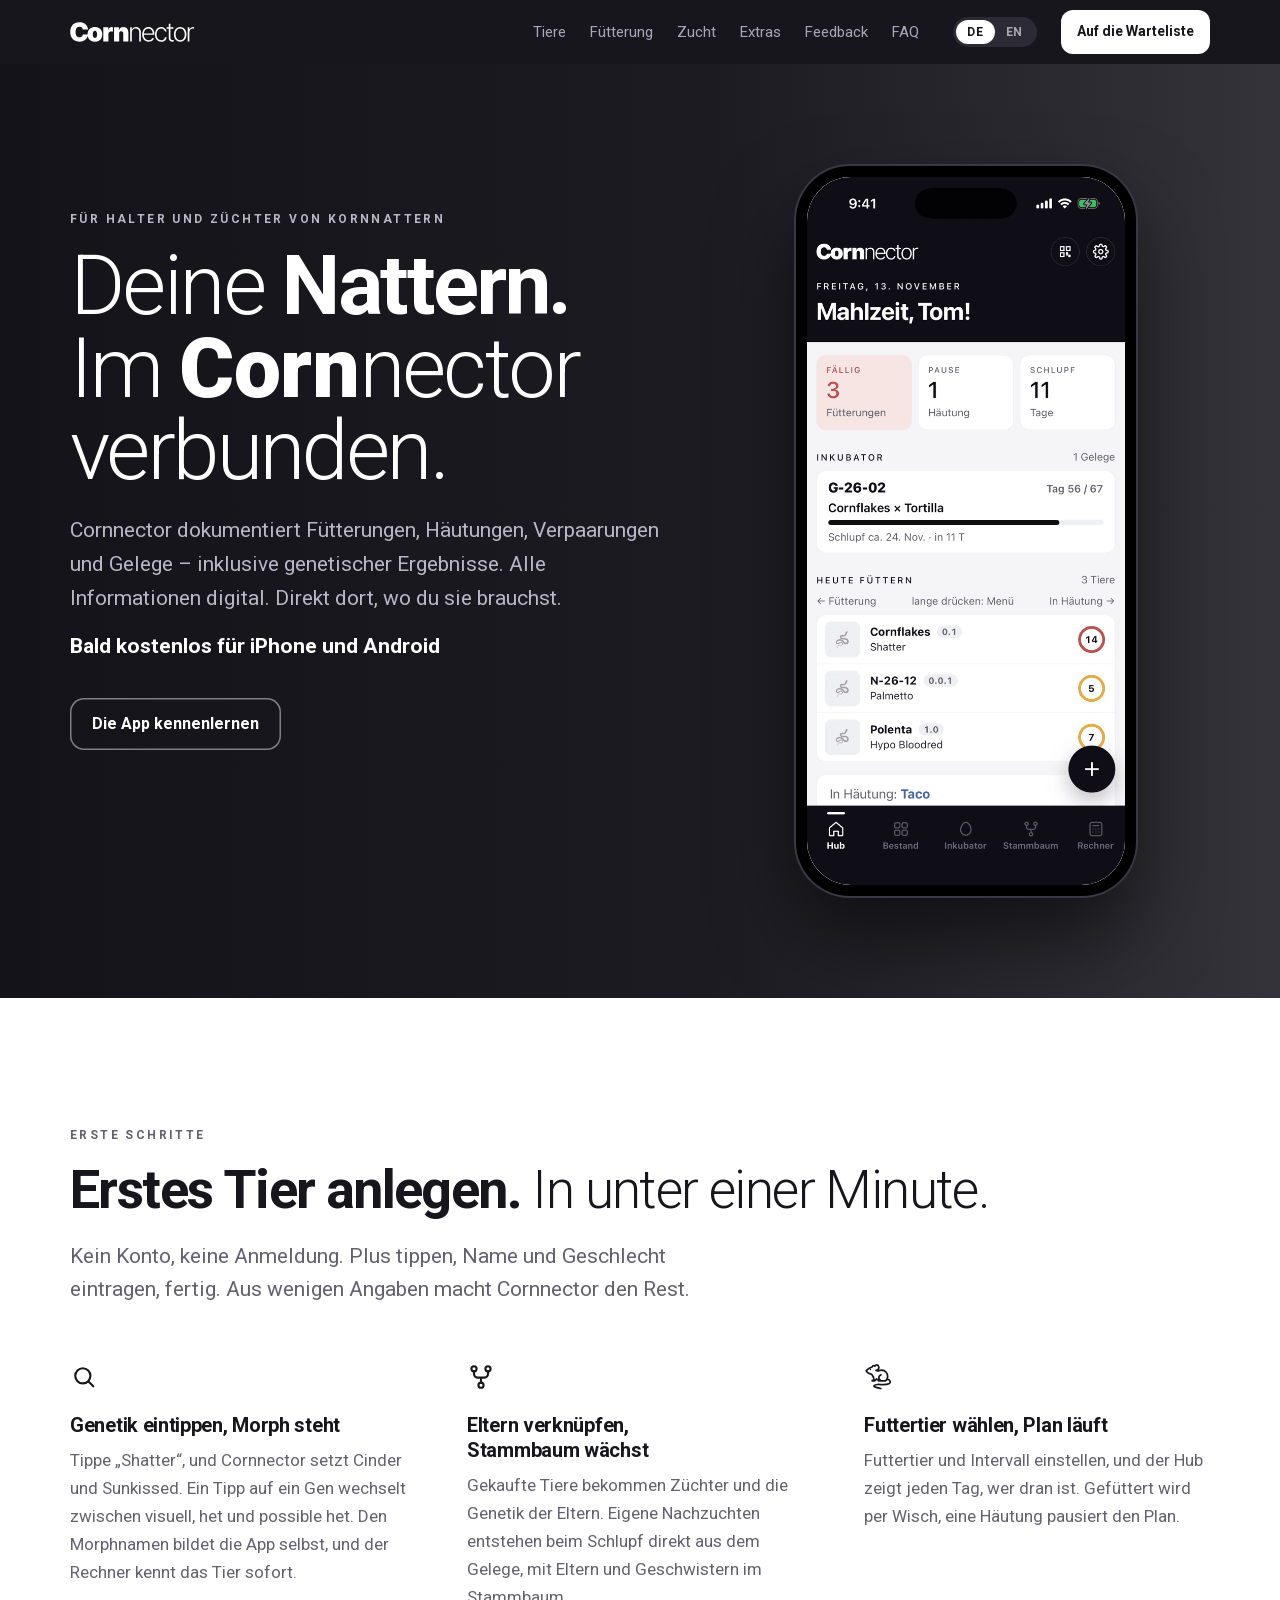
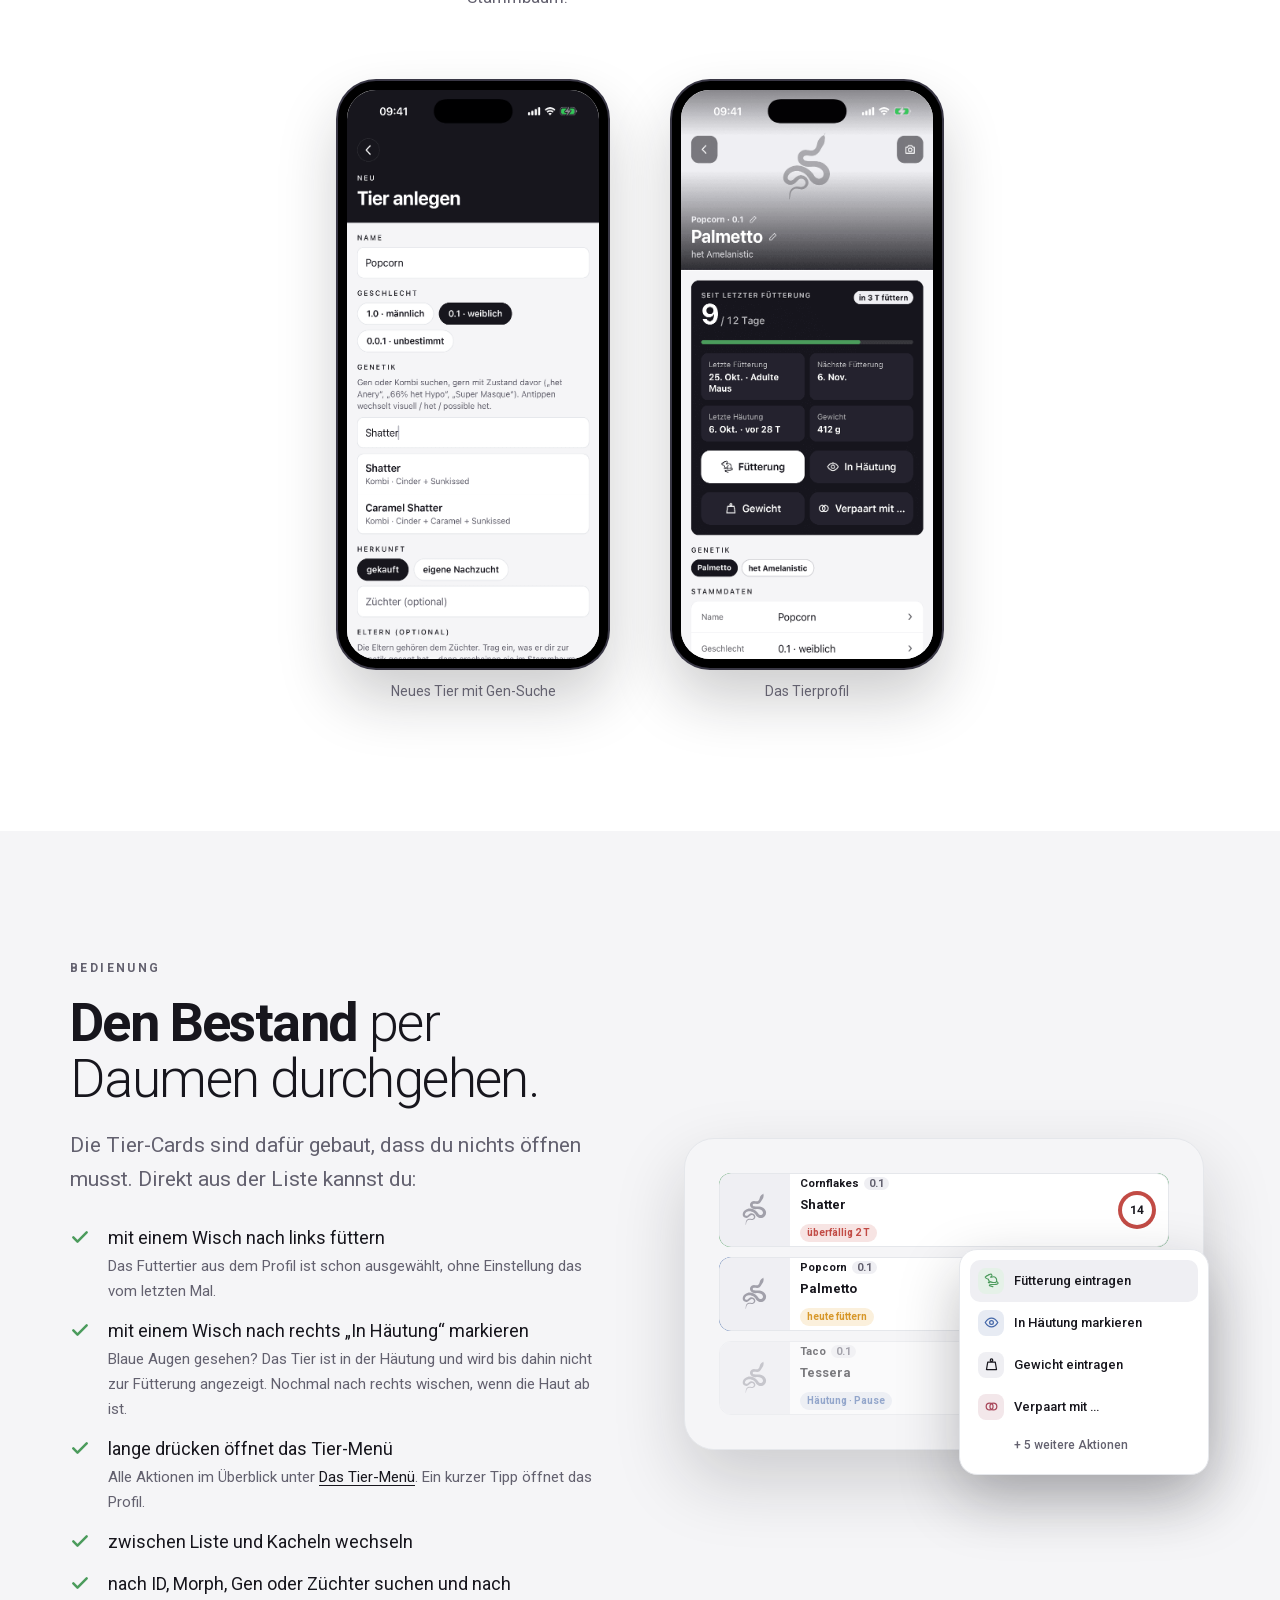
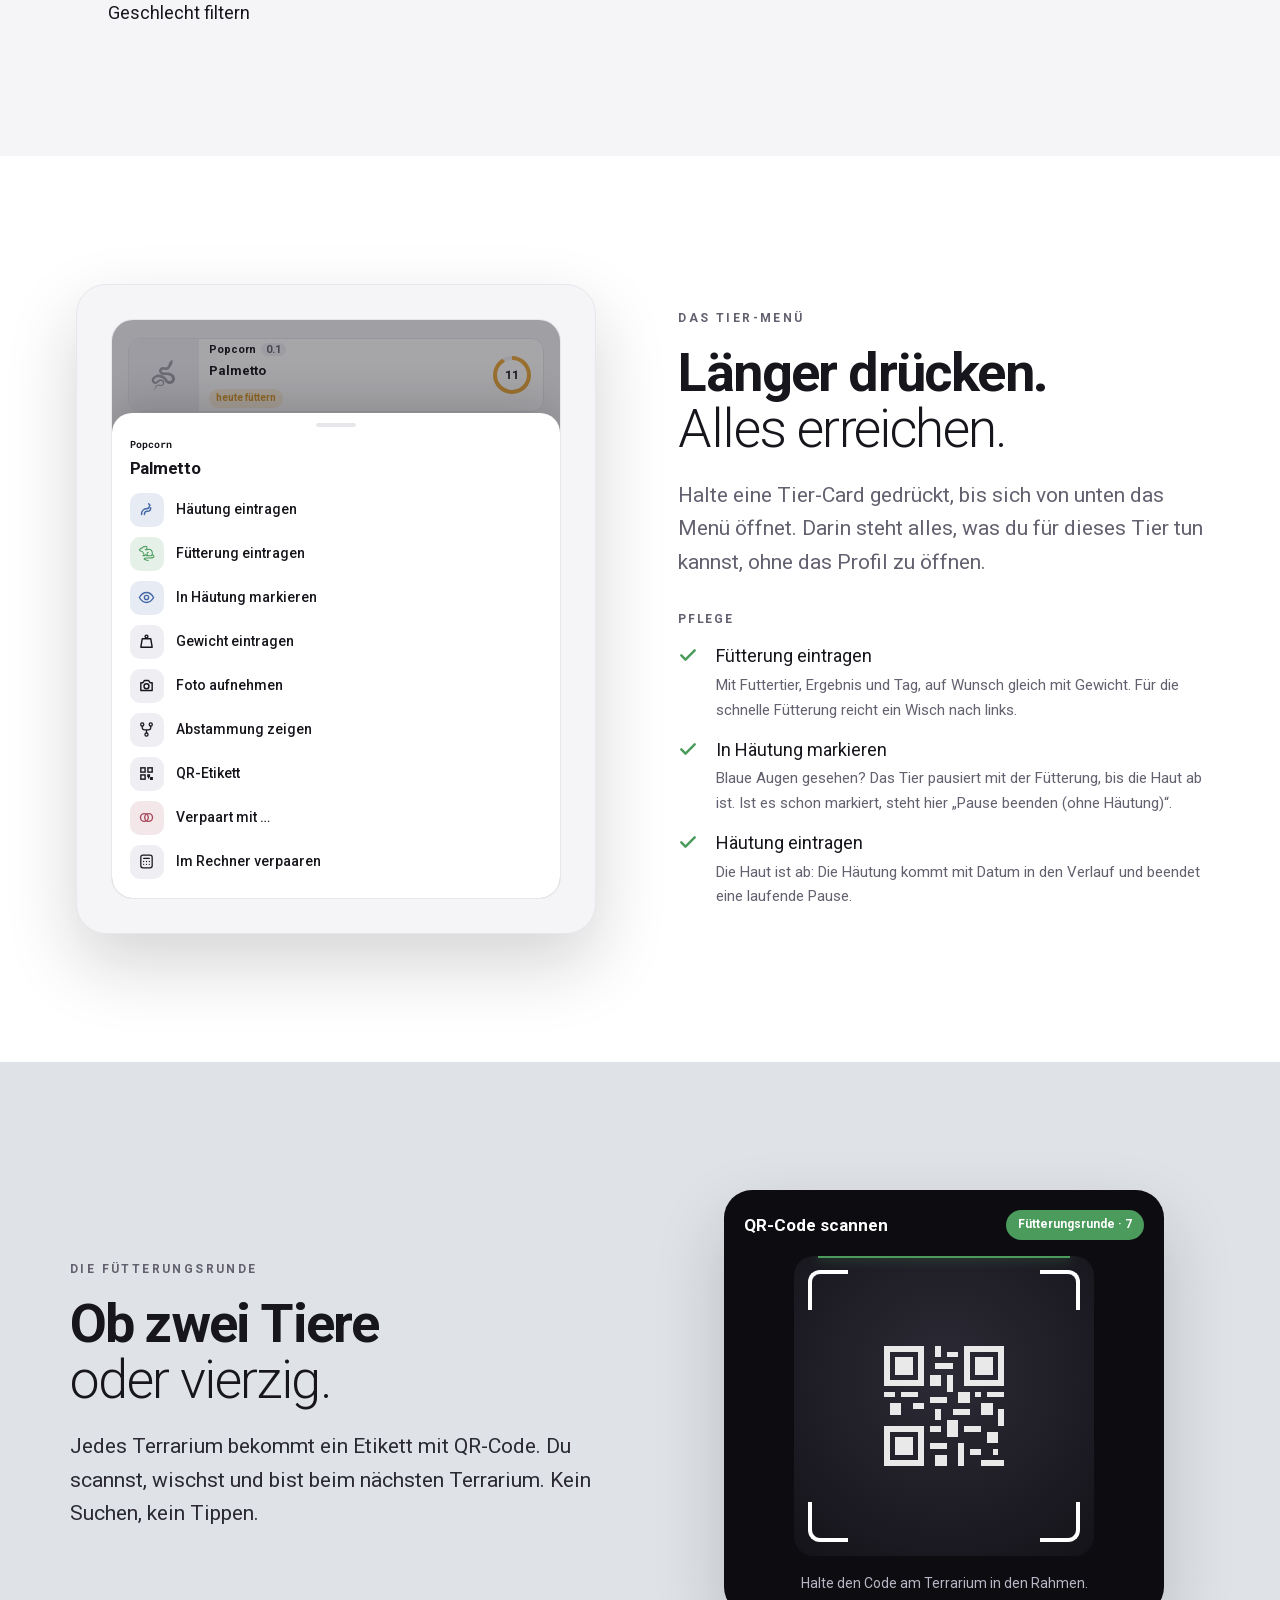
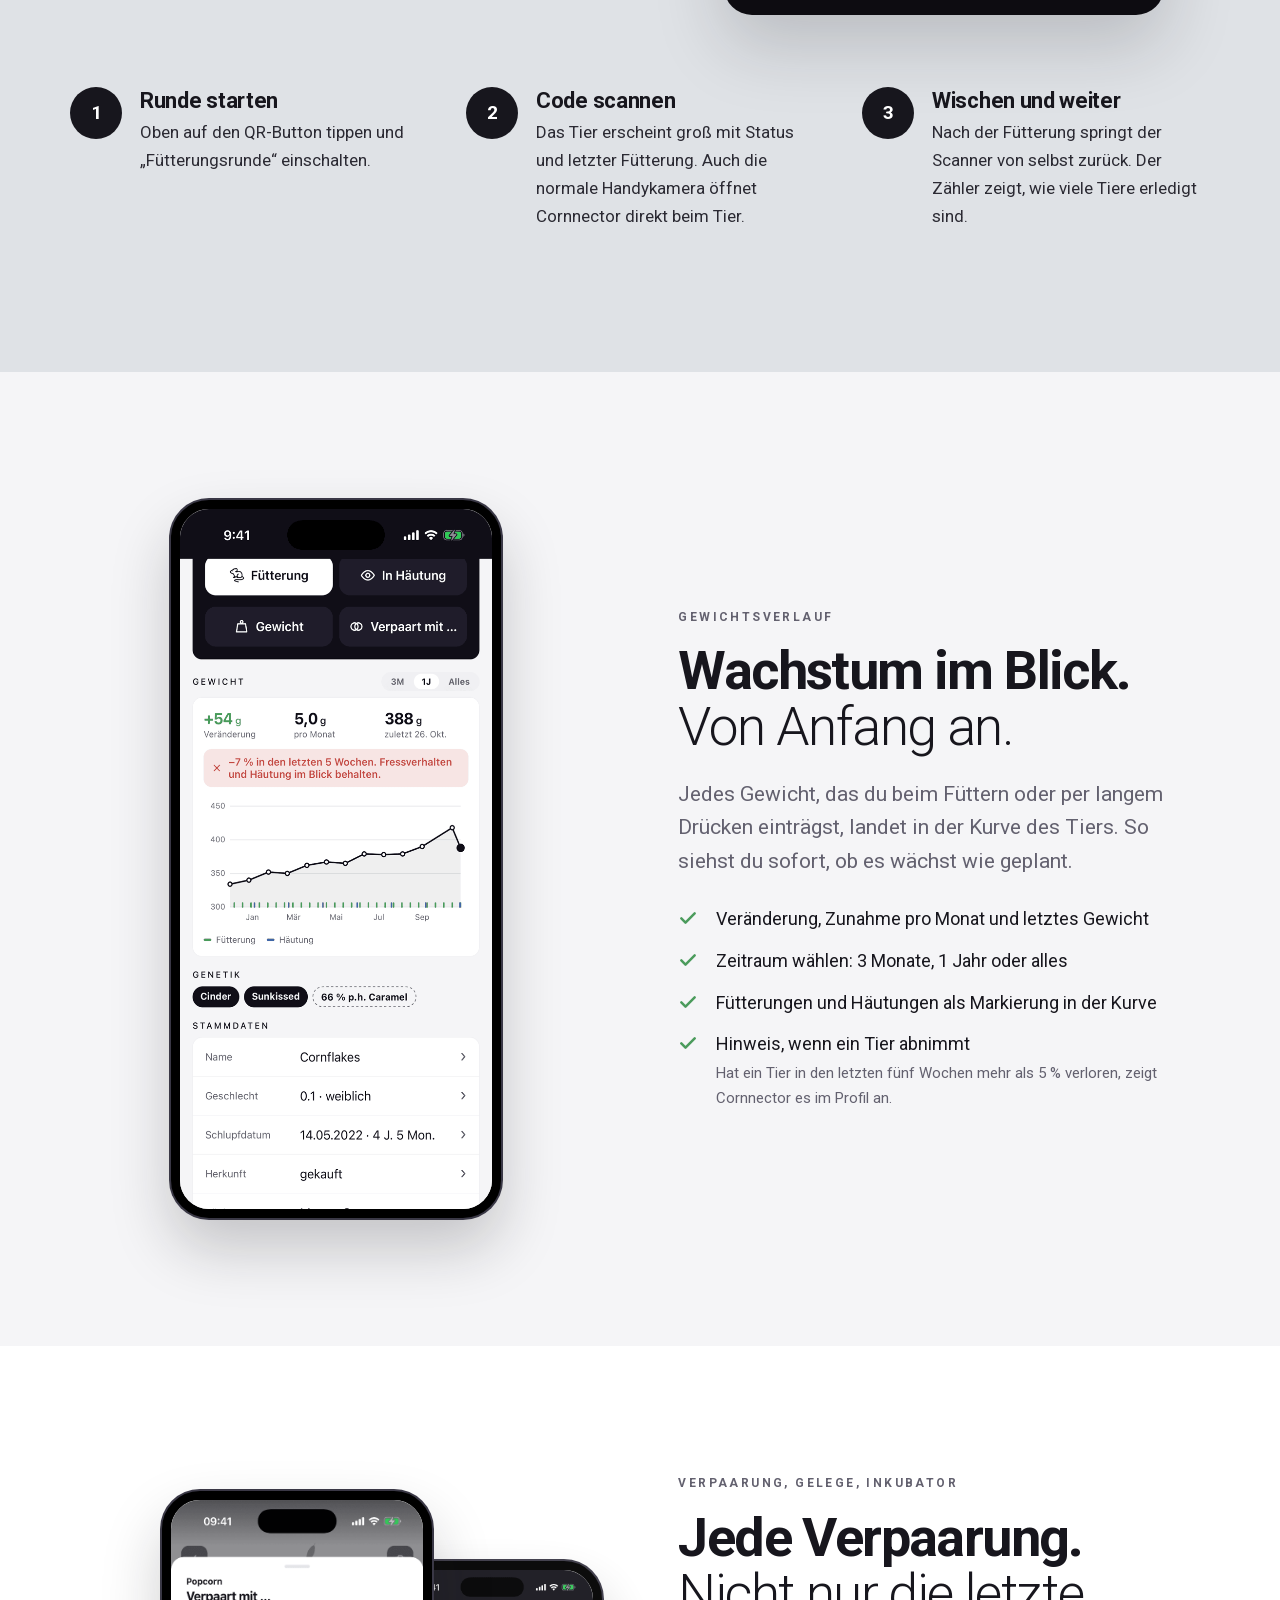
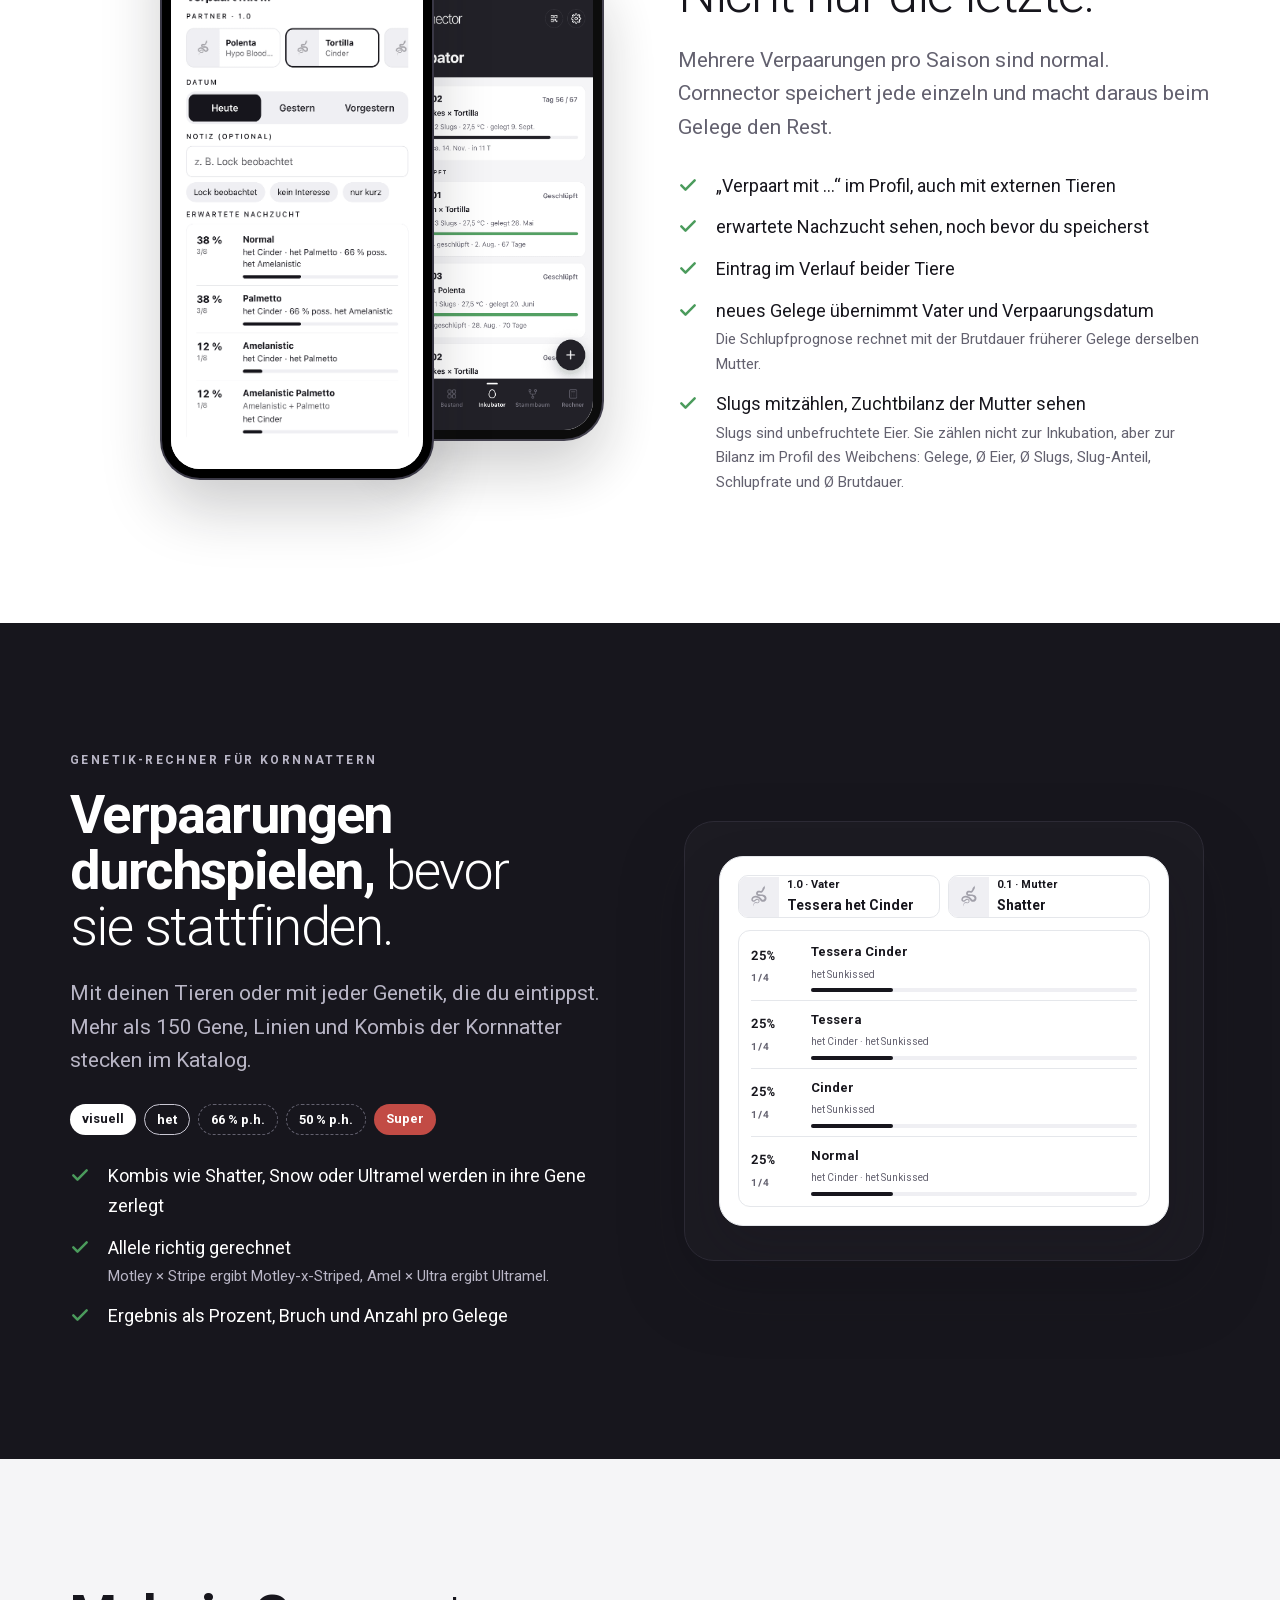
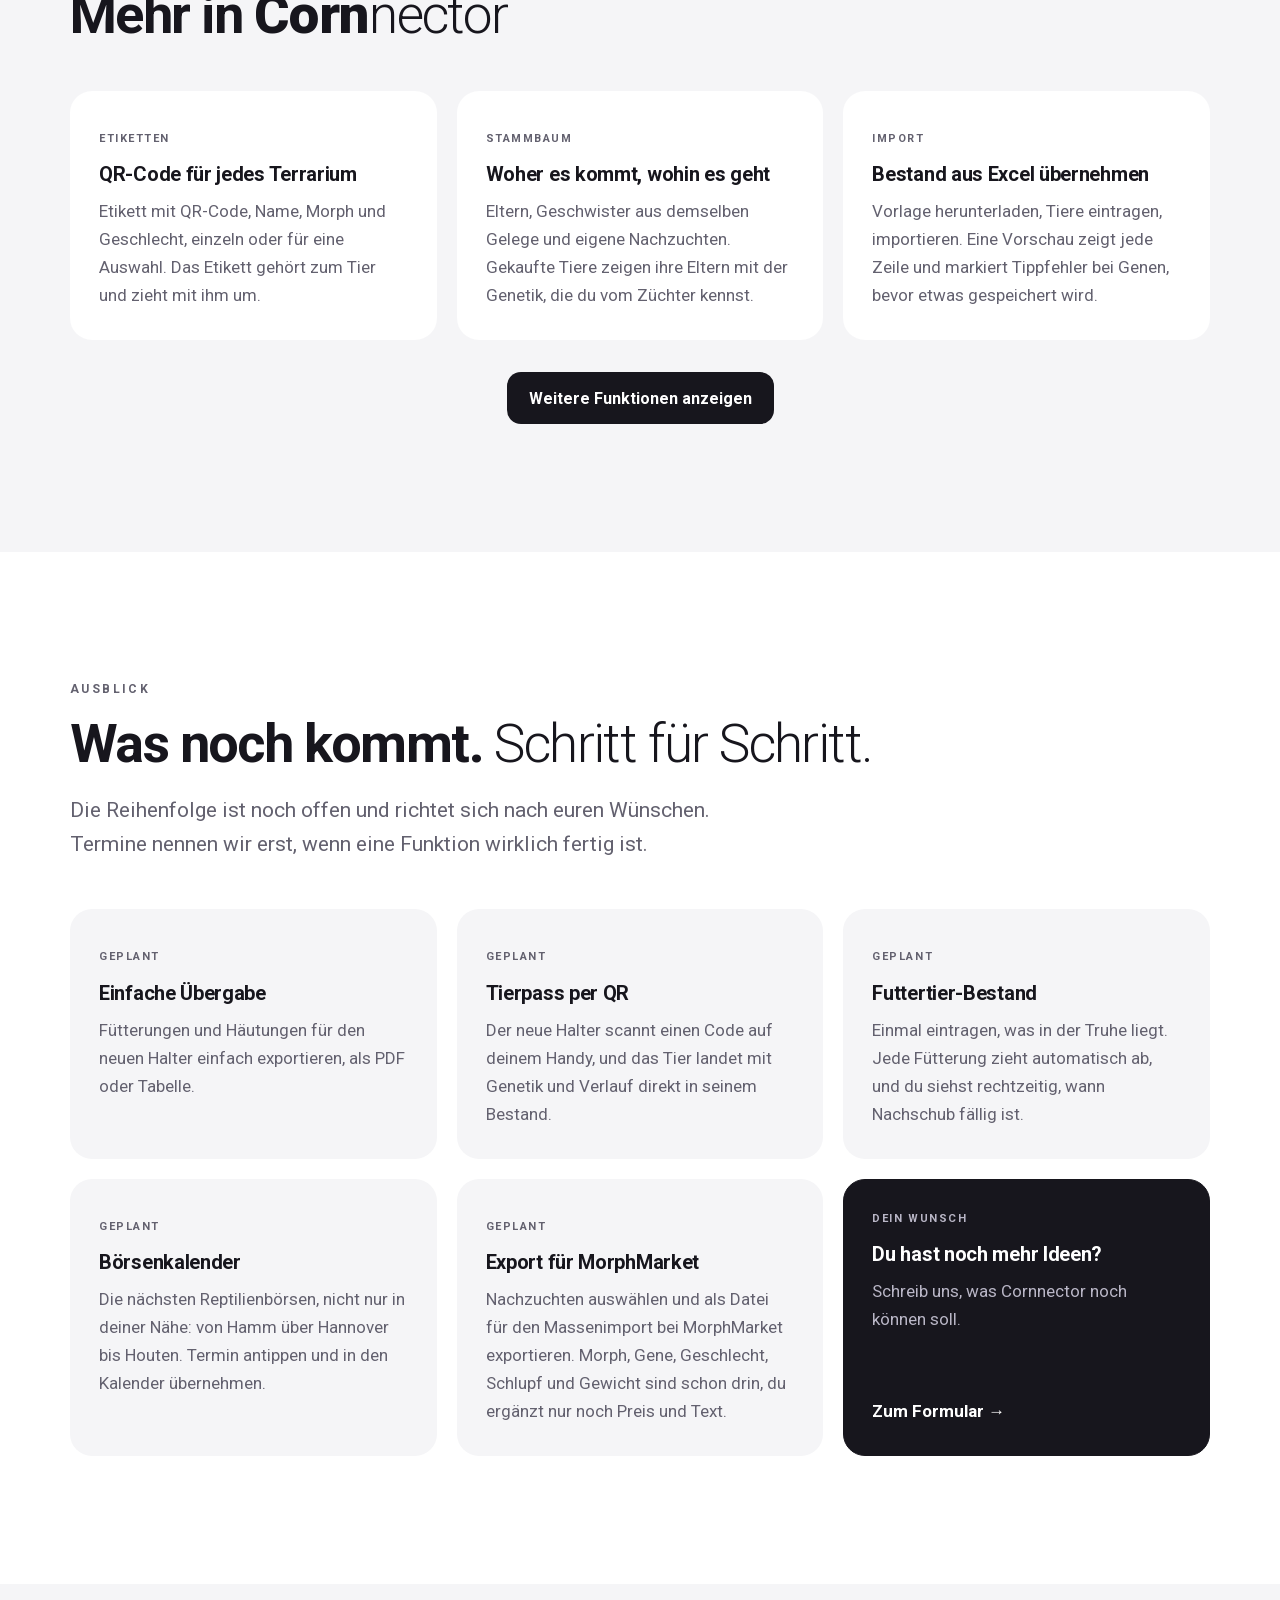
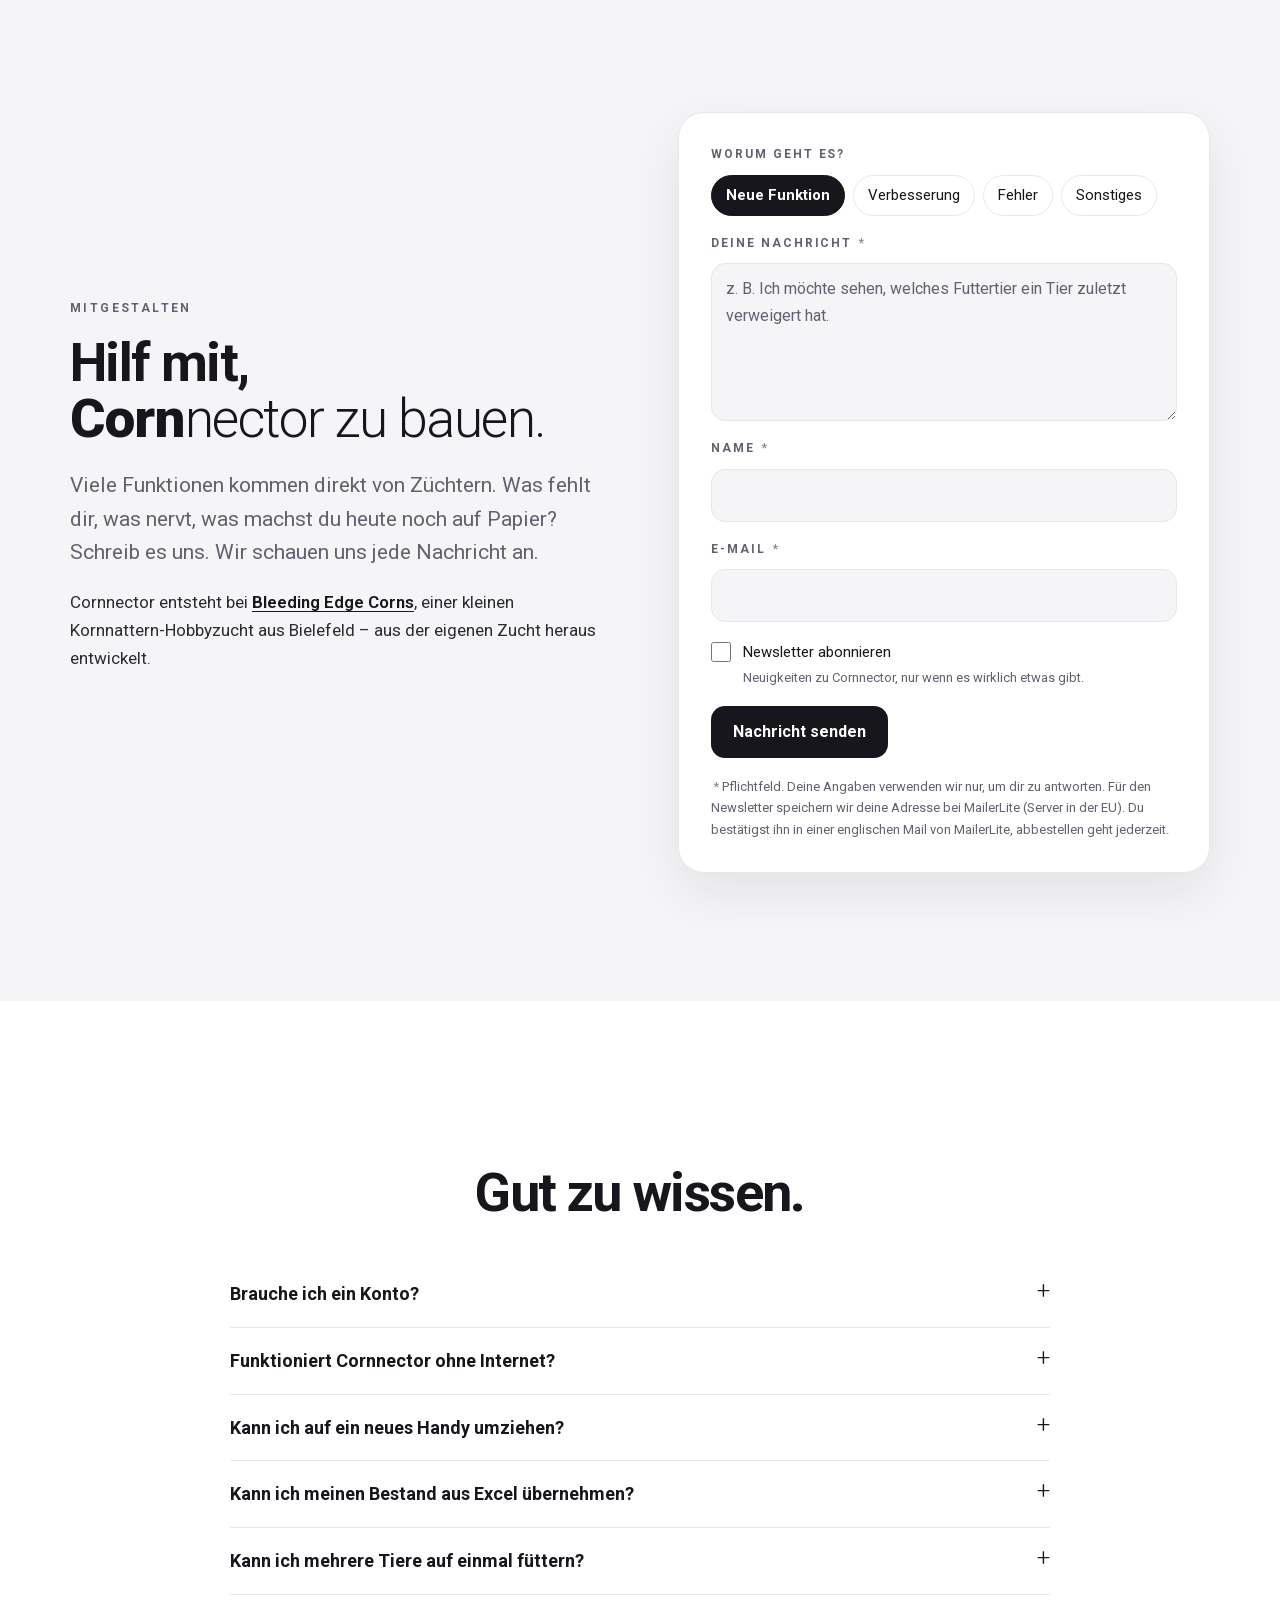
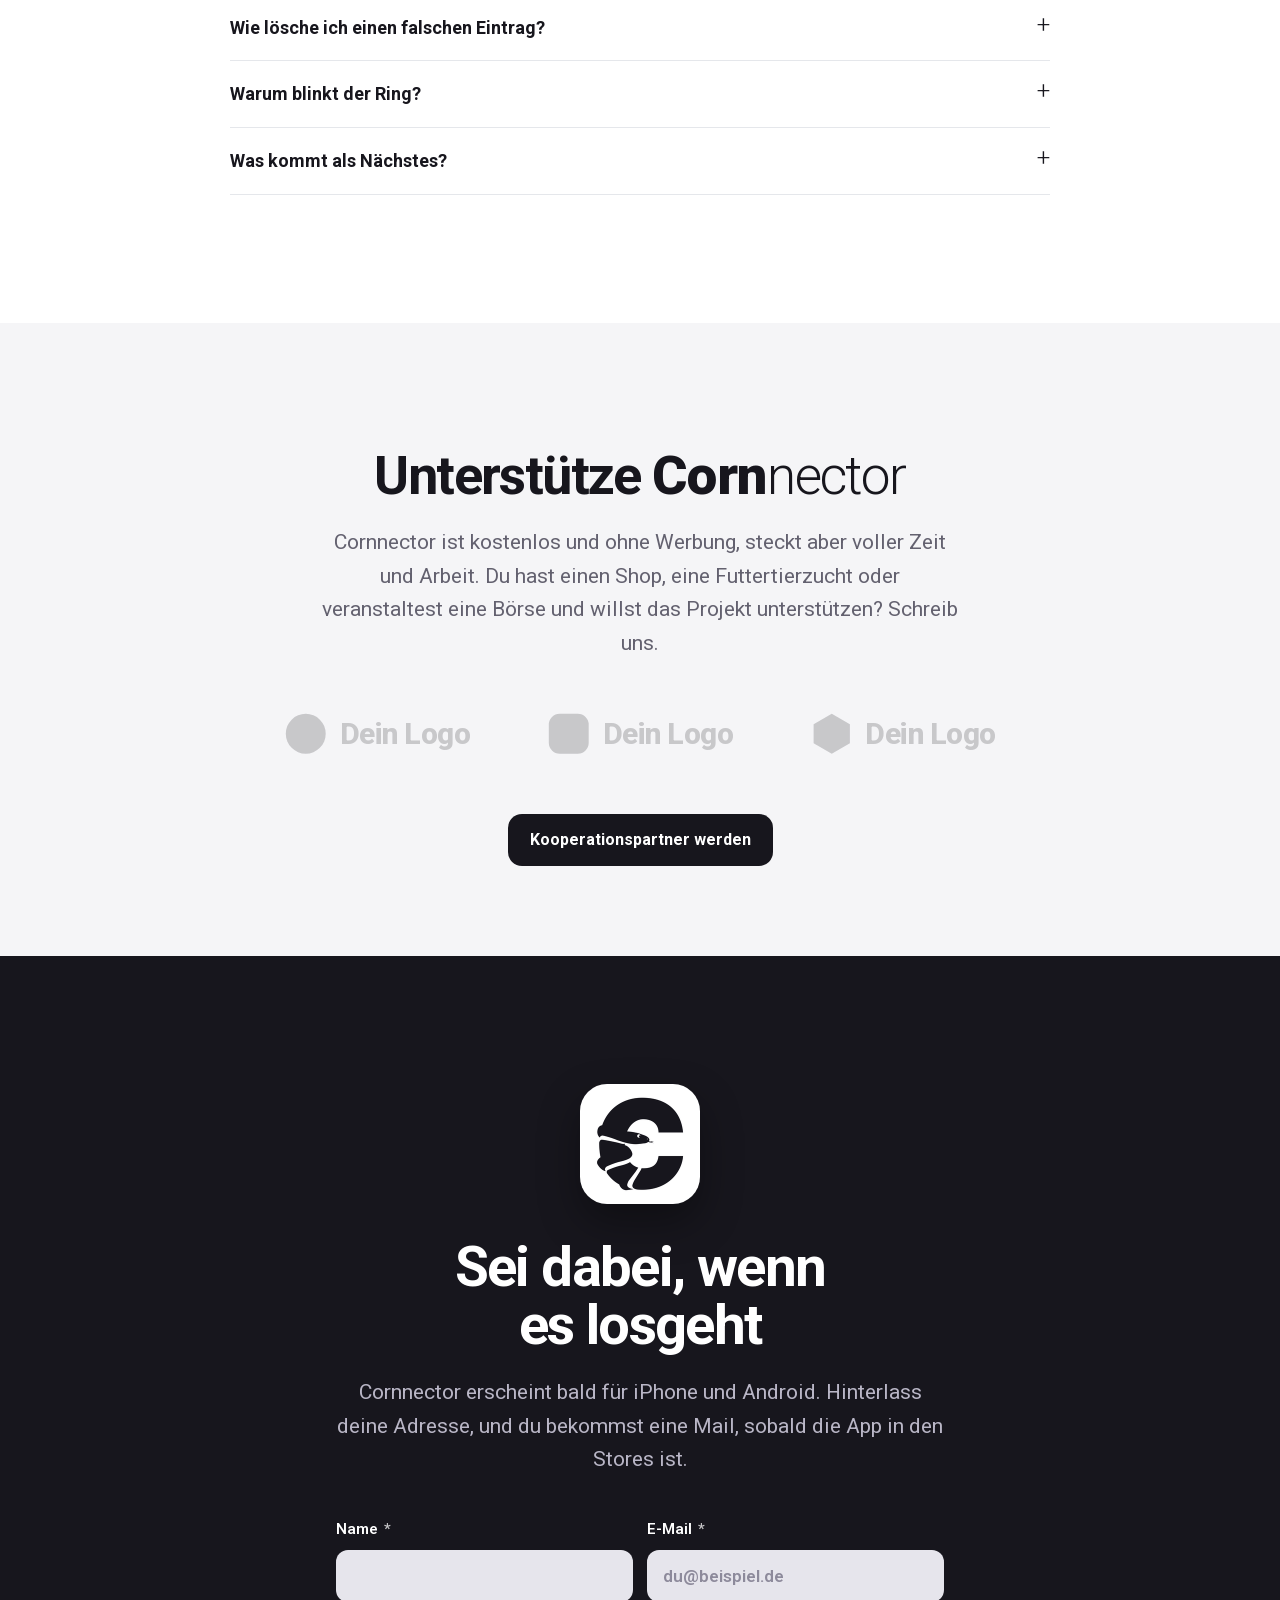
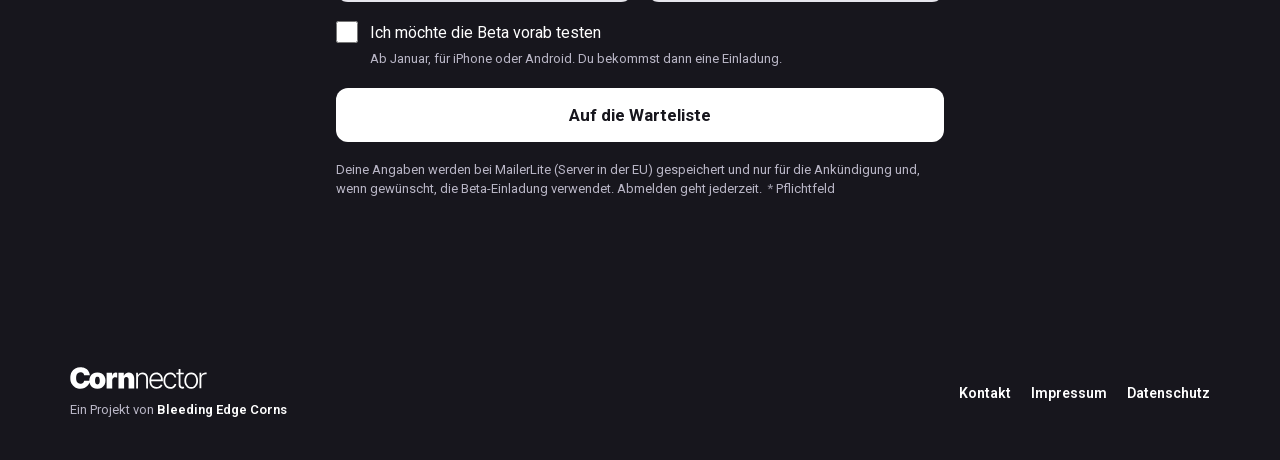
==== commit f82045d2: "Hero: kein Streifen unten auf dem iPad Co-Authored-By: Claude Opus 5.5 <noreply@anthropic.com>" ====
--- a/index.html
+++ b/index.html
@@ -26,7 +26,7 @@
 <meta name="theme-color" content="#17161d">
 <link rel="icon" type="image/png" href="assets/img/5af7d0ea1a.png"><link rel="apple-touch-icon" href="assets/img/5af7d0ea1a.png">
 <link rel="stylesheet" href="assets/fonts.css">
-<link rel="stylesheet" href="assets/cornnector.css?v=8fc0cceb5f">
+<link rel="stylesheet" href="assets/cornnector.css?v=4047081a4d">
 <script type="application/ld+json">{"@context": "https://schema.org", "@type": "MobileApplication", "name": "Cornnector", "description": "Cornnector dokumentiert Fütterungen, Häutungen, Verpaarungen und Gelege – inklusive genetischer Ergebnisse. Alle Informationen digital. Direkt dort, wo du sie brauchst.", "operatingSystem": "iOS, Android", "applicationCategory": "LifestyleApplication", "inLanguage": ["de", "en"], "offers": {"@type": "Offer", "price": "0", "priceCurrency": "EUR"}, "publisher": {"@type": "Organization", "@id": "https://www.bleeding-edge-corns.com/#organization", "name": "Bleeding Edge Corns", "url": "https://www.bleeding-edge-corns.com/"}, "author": {"@type": "Organization", "@id": "https://www.bleeding-edge-corns.com/#organization", "name": "Bleeding Edge Corns", "url": "https://www.bleeding-edge-corns.com/"}}</script>
 <script type="application/ld+json">{"@context": "https://schema.org", "@type": "FAQPage", "mainEntity": [{"@type": "Question", "name": "Brauche ich ein Konto?", "acceptedAnswer": {"@type": "Answer", "text": "Nein. App öffnen und loslegen. Deine Daten liegen auf deinem Handy, nicht auf fremden Servern."}}, {"@type": "Question", "name": "Funktioniert Cornnector ohne Internet?", "acceptedAnswer": {"@type": "Answer", "text": "Ja. Alles liegt auf deinem Handy. Du kannst auch im Keller ohne Empfang füttern und eintragen."}}, {"@type": "Question", "name": "Kann ich auf ein neues Handy umziehen?", "acceptedAnswer": {"@type": "Answer", "text": "Ja. Sicherung exportieren, auf dem neuen Handy importieren, fertig. Alle Tiere, Verläufe und Gelege sind wieder da."}}, {"@type": "Question", "name": "Kann ich meinen Bestand aus Excel übernehmen?", "acceptedAnswer": {"@type": "Answer", "text": "Ja. In den Einstellungen gibt es eine Vorlage. Trag deine Tiere ein und importiere die Datei. Vorher prüft eine Vorschau jede Zeile."}}, {"@type": "Question", "name": "Kann ich mehrere Tiere auf einmal füttern?", "acceptedAnswer": {"@type": "Answer", "text": "Ja, mit der Fütterungsrunde: Du gehst von Terrarium zu Terrarium, scannst das Etikett und trägst jede Fütterung mit einem Wisch ein. Im Hub wischst du fällige Tiere einfach nach links."}}, {"@type": "Question", "name": "Wie lösche ich einen falschen Eintrag?", "acceptedAnswer": {"@type": "Answer", "text": "Im Tierprofil unter „Verlauf“ den Eintrag nach links wischen. Direkt danach kannst du das Löschen mit „Rückgängig“ zurücknehmen."}}, {"@type": "Question", "name": "Warum blinkt der Ring?", "acceptedAnswer": {"@type": "Answer", "text": "Das Tier ist über seinem Futterintervall. Das Intervall stellst du im Profil unter „Futterintervall“ ein."}}, {"@type": "Question", "name": "Was kommt als Nächstes?", "acceptedAnswer": {"@type": "Answer", "text": "Einfache Übergabe, Tierpass per QR, Börsenkalender und mehr. Alles unter Ausblick. Dir fehlt etwas? Schreib uns."}}]}</script>
 </head>
--- a/assets/cornnector.css
+++ b/assets/cornnector.css
@@ -356,7 +356,9 @@
    zwischen zwei Frames gilt das Foto des nächstgrößeren. Bis 900 px füllt es die Bühne von unten (bis 430 px Foto 390, bis 700 px Foto 700). */
 .hero{isolation:isolate}
 .hero-photo img{position:absolute;z-index:-1;top:0;margin-top:calc(-109/340*100%);left:calc(-876/340*100%);width:calc(1440/340*100%);max-width:none;height:auto;pointer-events:none}
-@media (min-width:1441px){.hero-photo img{left:calc(-1109/340*100%);width:calc(2471/340*100%);-webkit-mask-image:linear-gradient(90deg,transparent,#000 12%);mask-image:linear-gradient(90deg,transparent,#000 12%)}}
+/* Ab 901 px: Falls die Bühne höher ist als das Foto (z. B. Safari auf dem iPad), läuft das Foto unten weich in die Bodenfarbe aus */
+@media (min-width:901px){.hero{background:linear-gradient(90deg,#14131a,#1c1b22 55%,#34333a)}.hero-photo img{-webkit-mask-image:linear-gradient(#000 calc(100% - 60px),transparent);mask-image:linear-gradient(#000 calc(100% - 60px),transparent)}}
+@media (min-width:1441px){.hero-photo img{left:calc(-1109/340*100%);width:calc(2471/340*100%);-webkit-mask-image:linear-gradient(90deg,transparent,#000 12%),linear-gradient(#000 calc(100% - 60px),transparent);-webkit-mask-composite:source-in;mask-image:linear-gradient(90deg,transparent,#000 12%),linear-gradient(#000 calc(100% - 60px),transparent);mask-composite:intersect}}
 @media (min-width:1025px) and (max-width:1280px){.hero-photo img{left:calc(-796/340*100%);margin-top:calc(-107/340*100%);width:calc(1280/340*100%)}}
 @media (min-width:901px) and (max-width:1024px){.hero-photo img{left:calc(-608/340*100%);margin-top:calc(-86/340*100%);width:calc(1024/340*100%)}}
 @media (max-width:900px){.hero{position:relative}.hero .iphone{position:static}.hero-photo img{inset:0;margin:0;width:100%;height:100%;object-fit:cover;object-position:right bottom}}
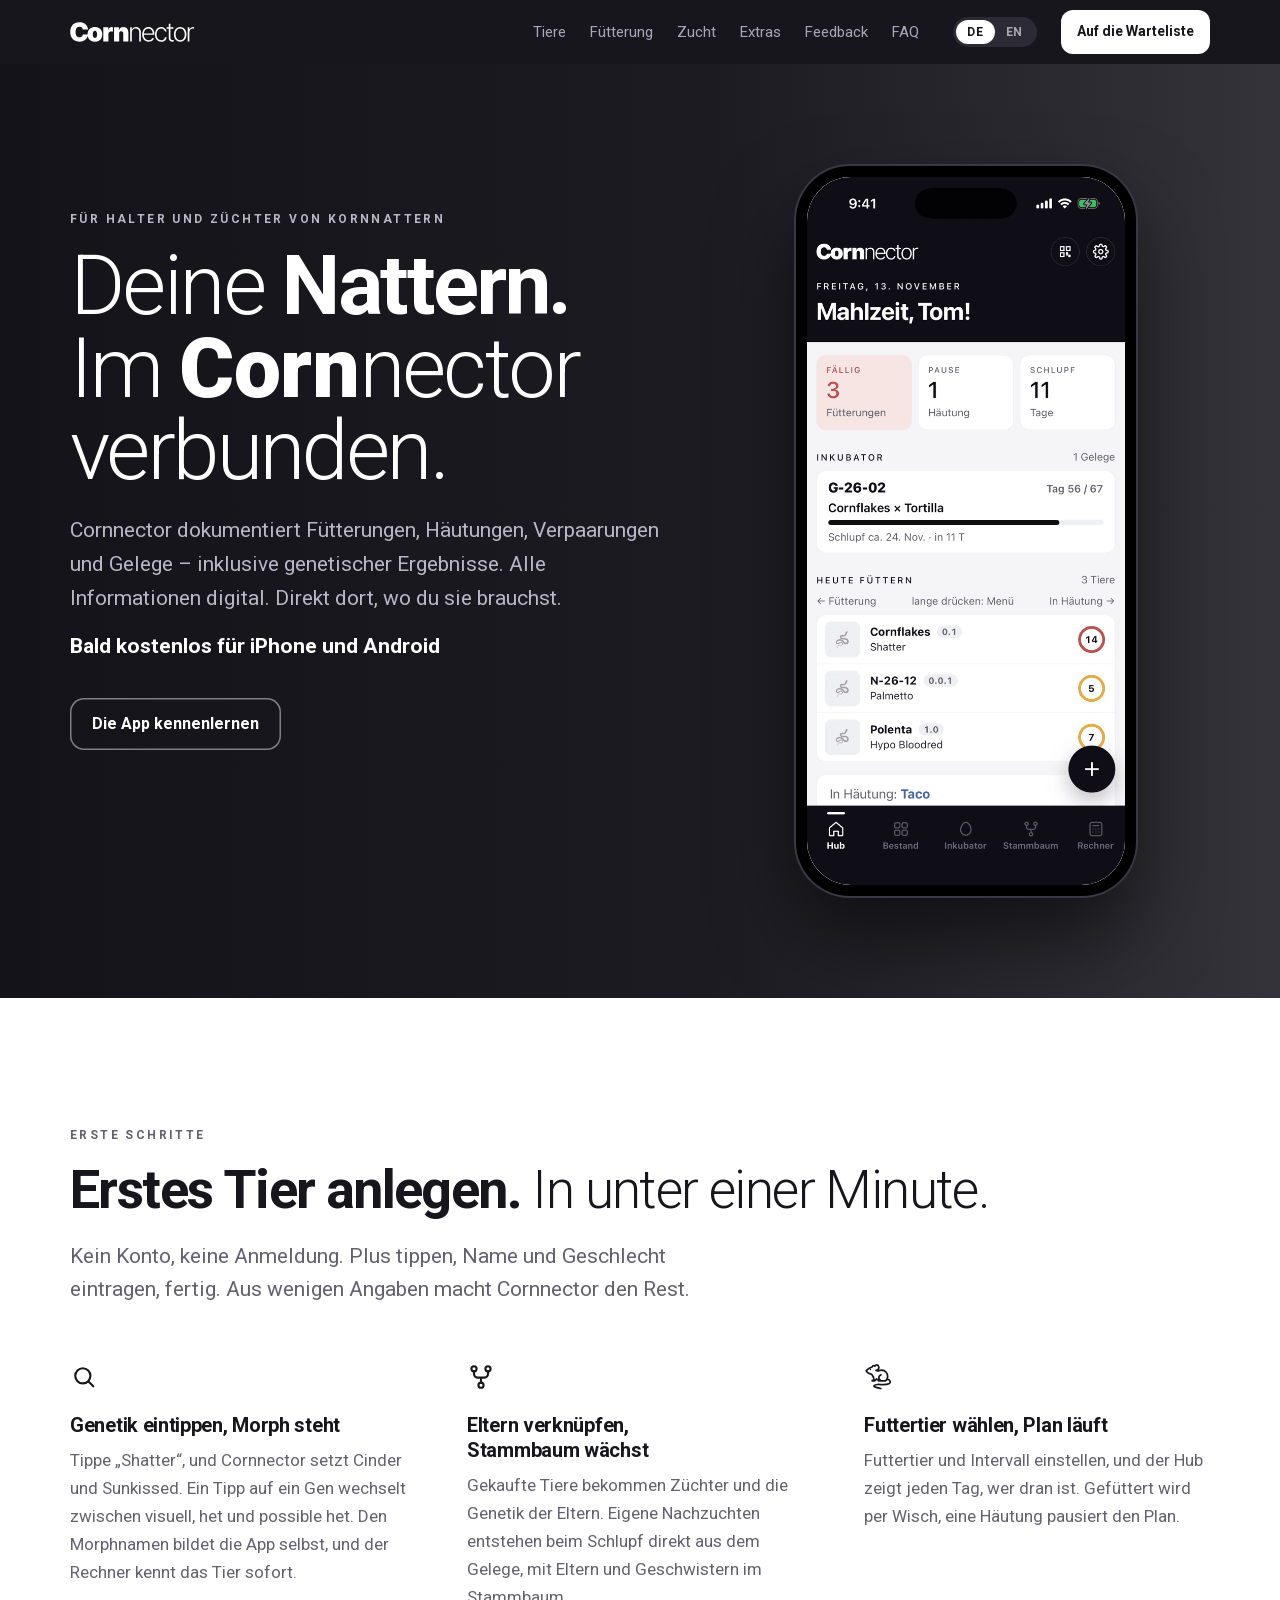
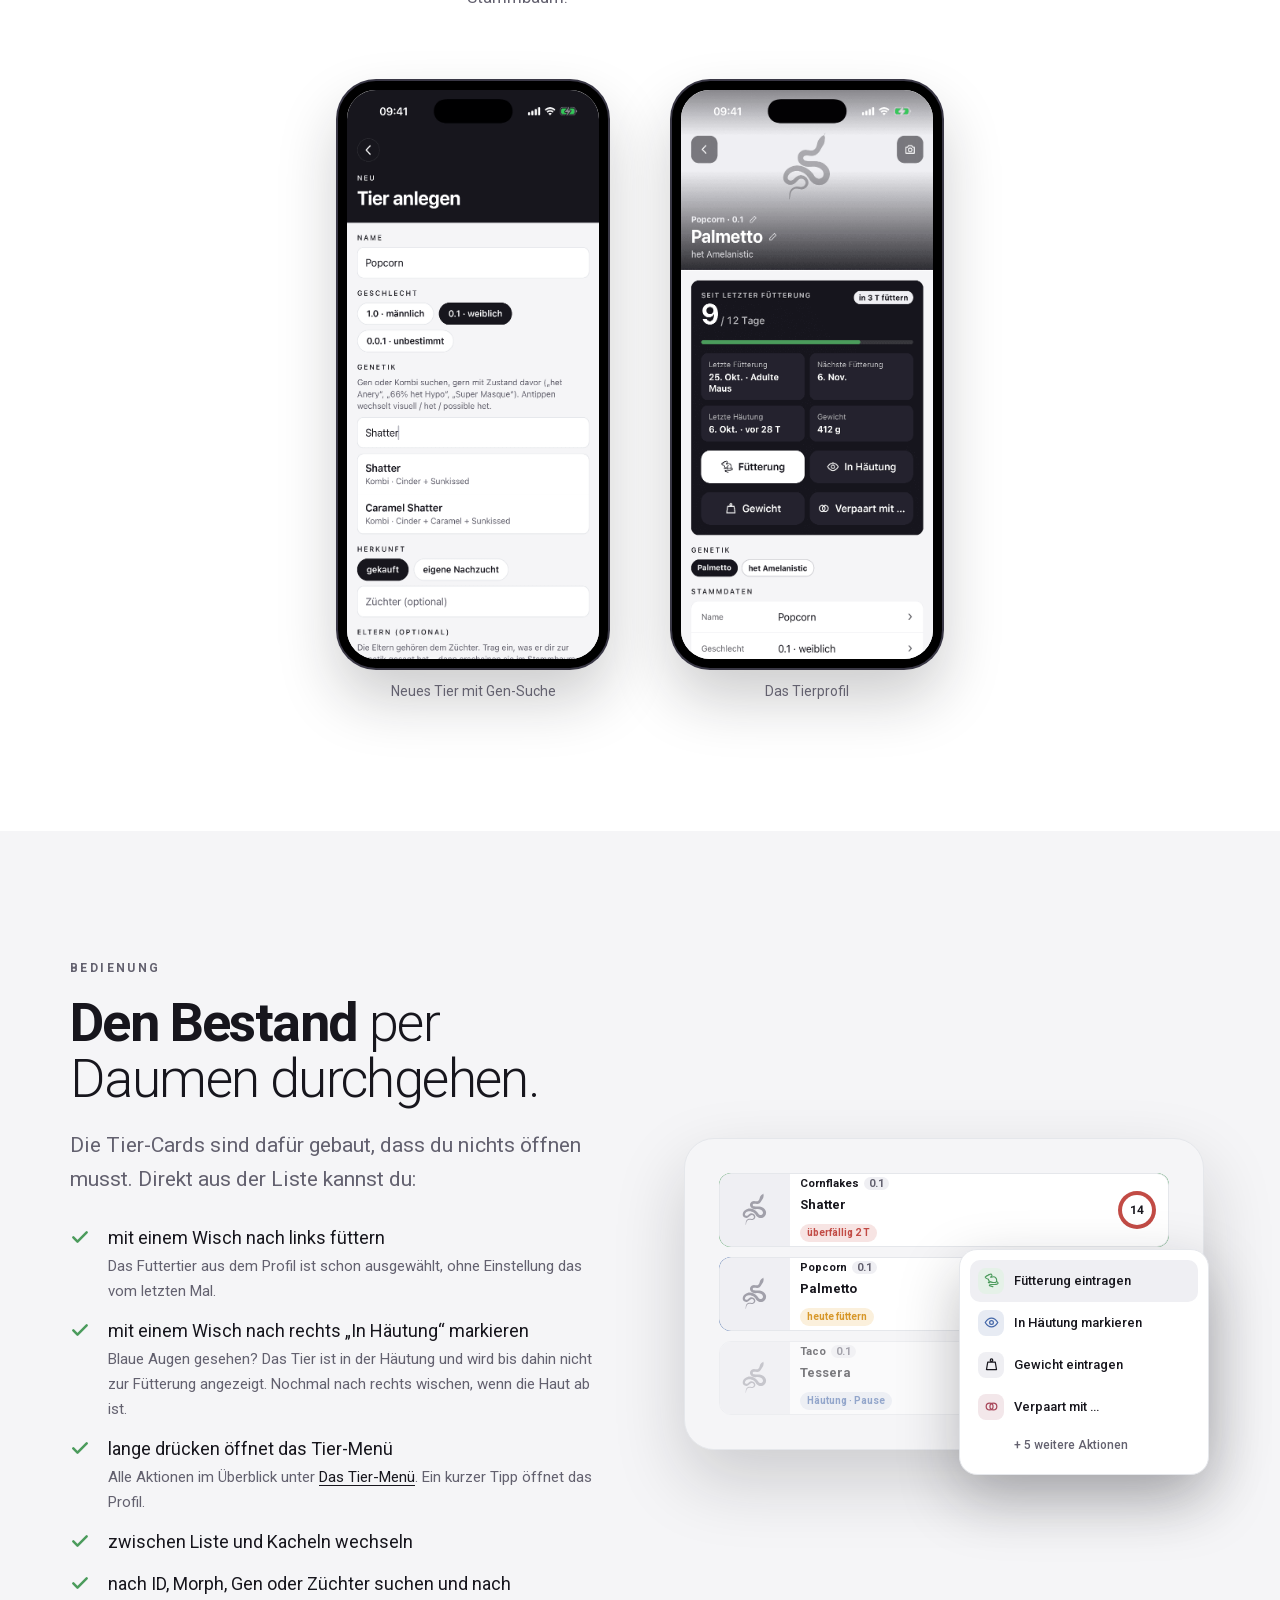
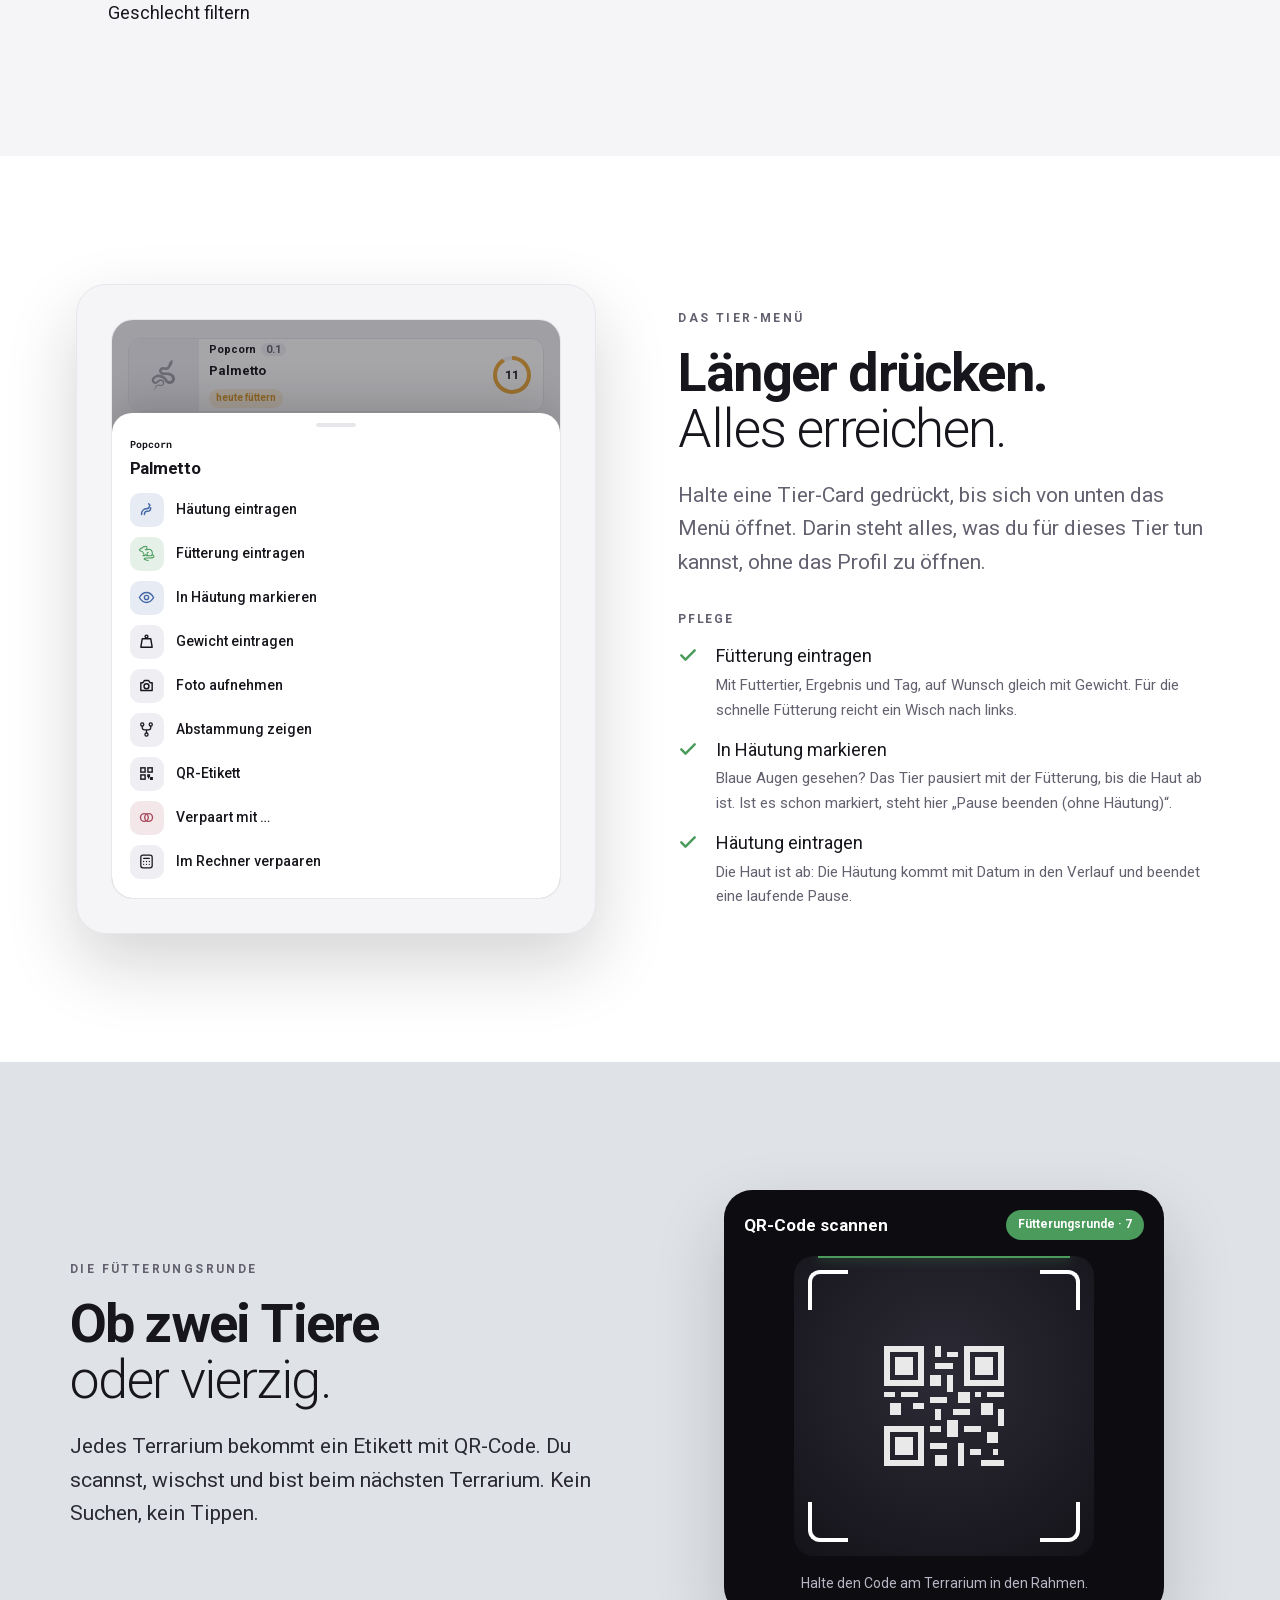
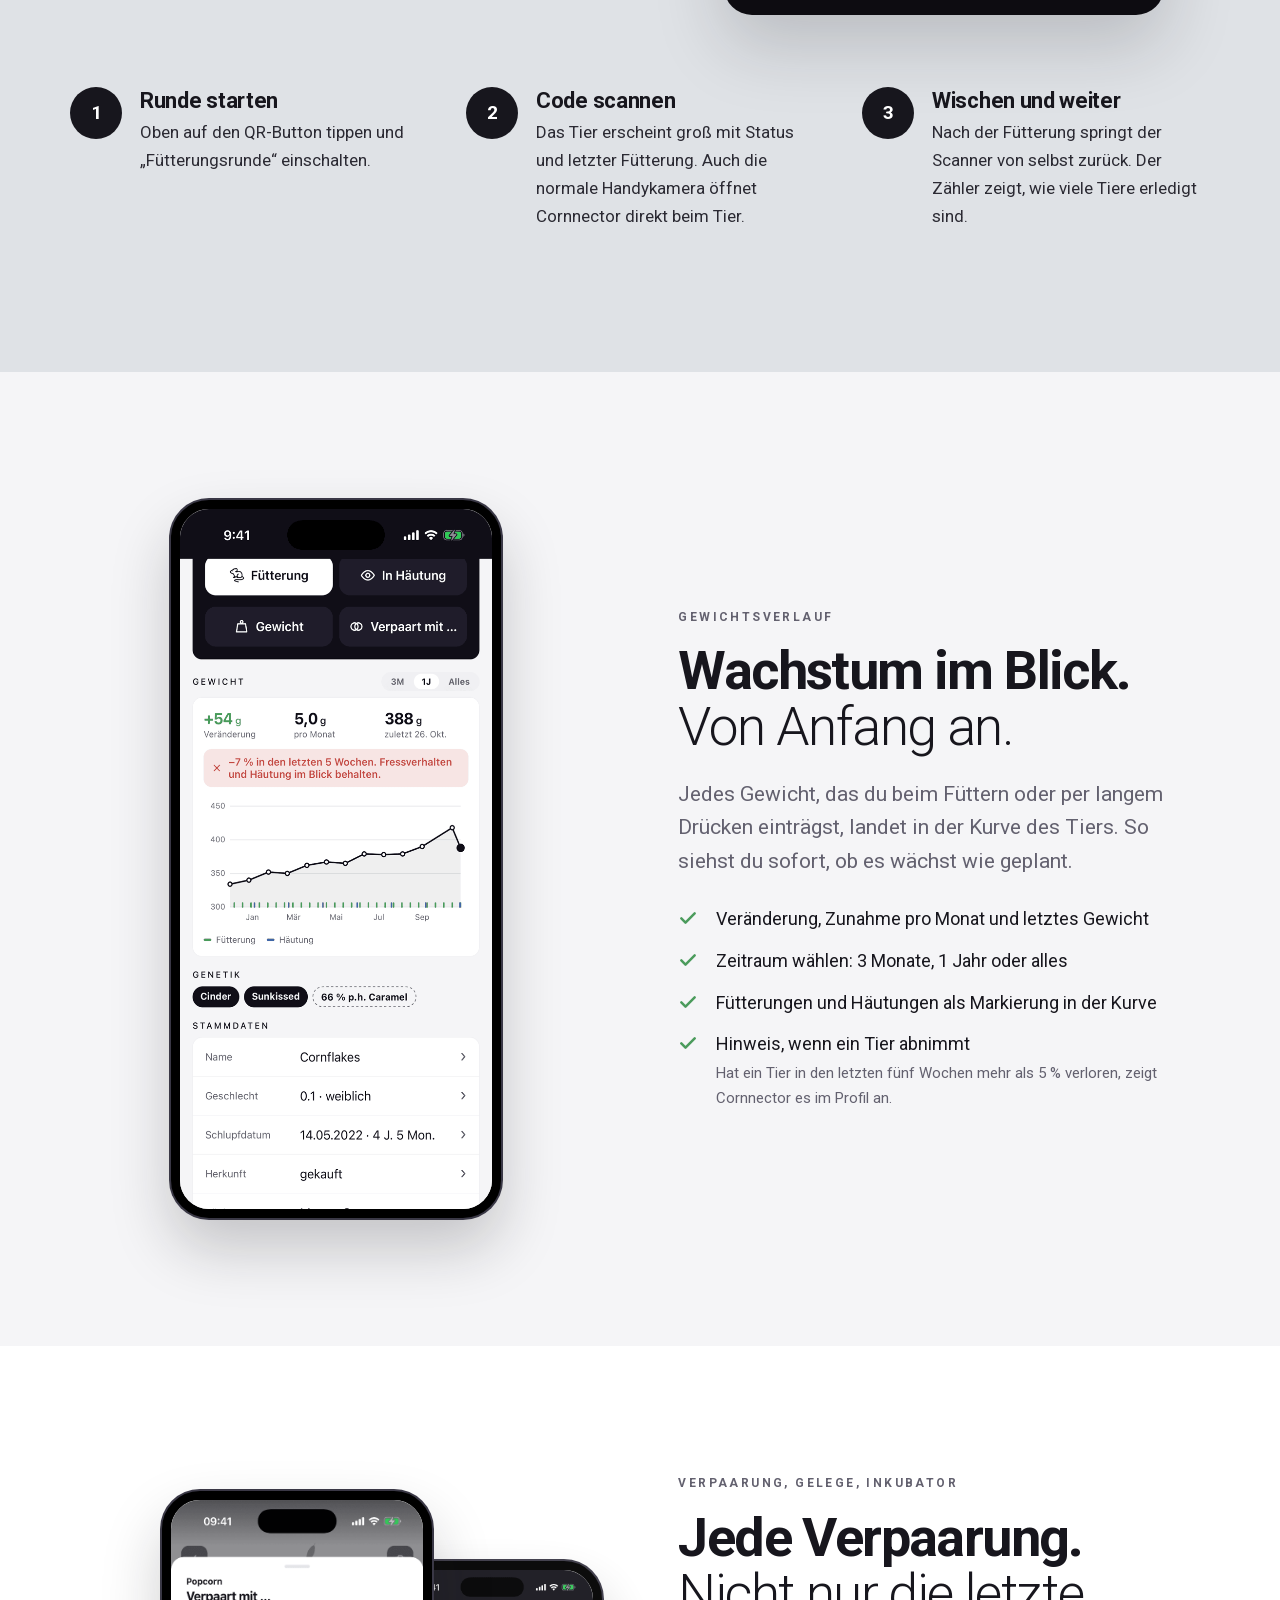
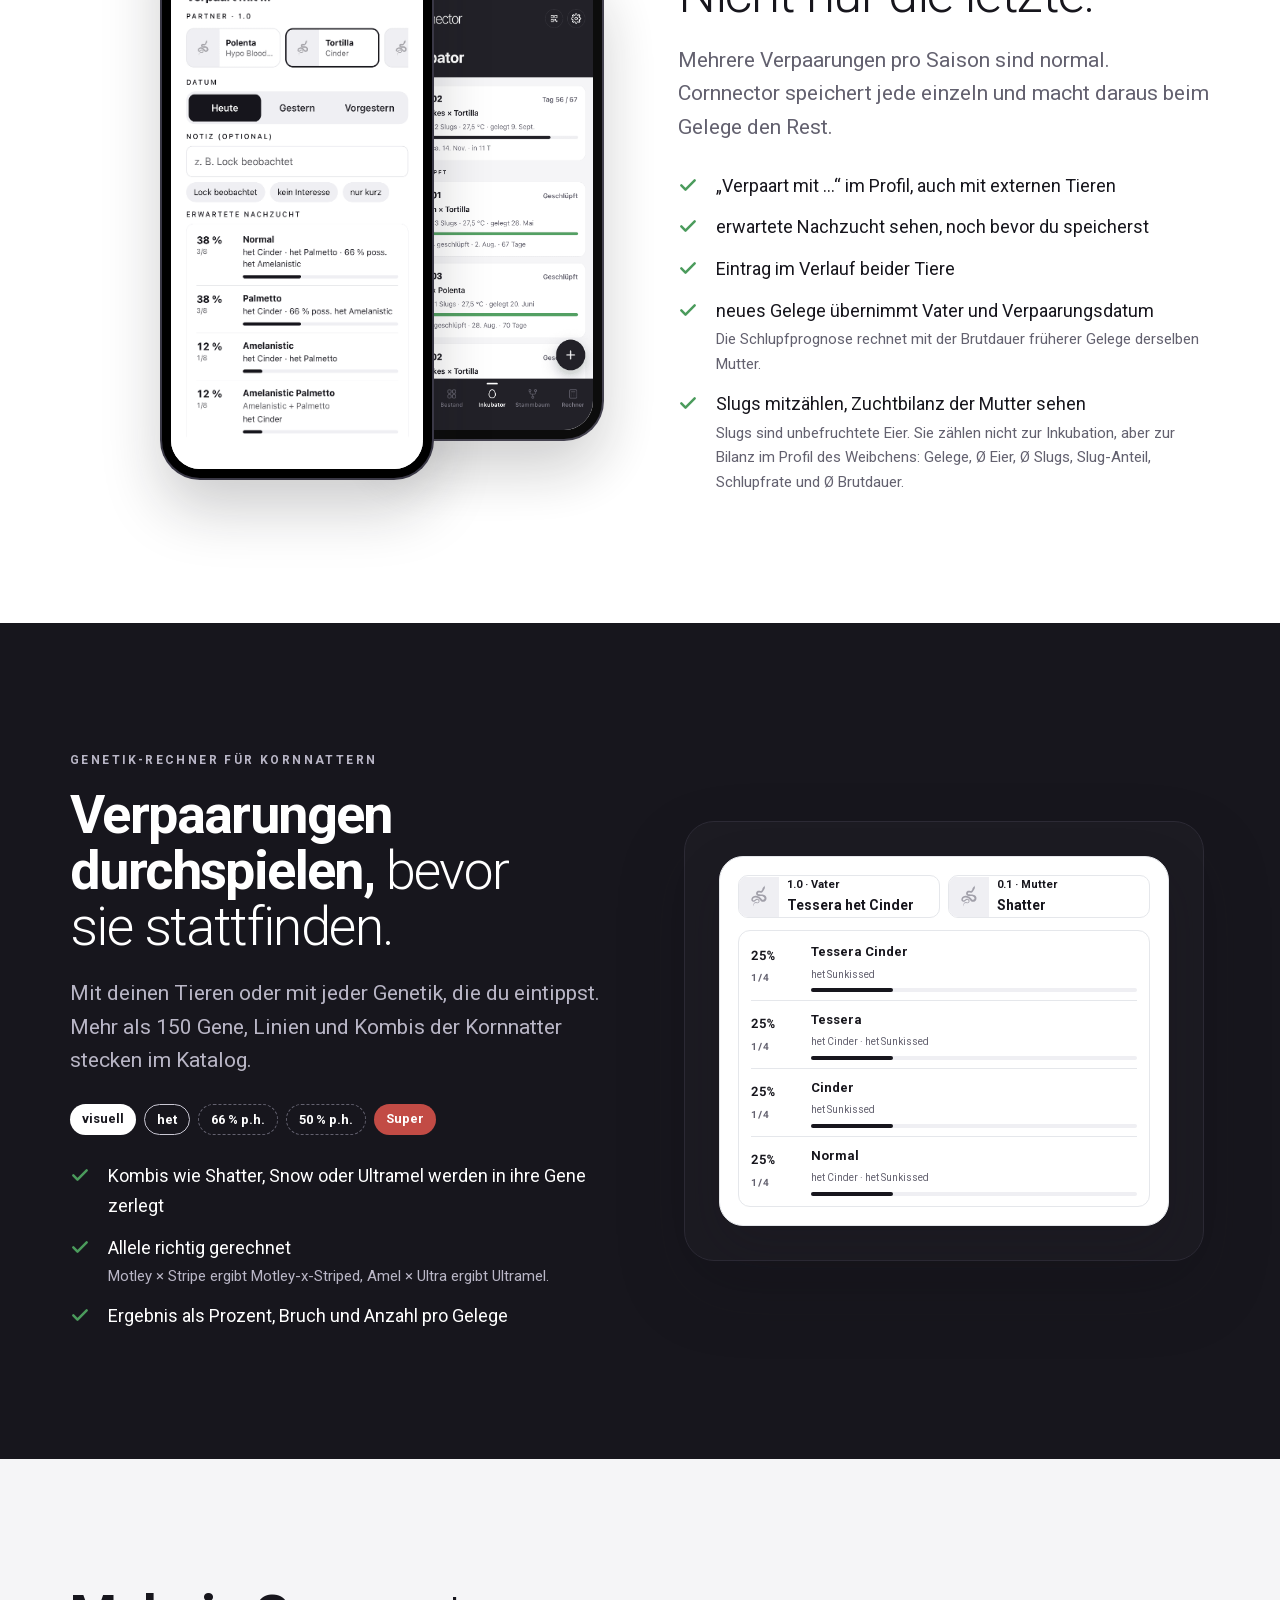
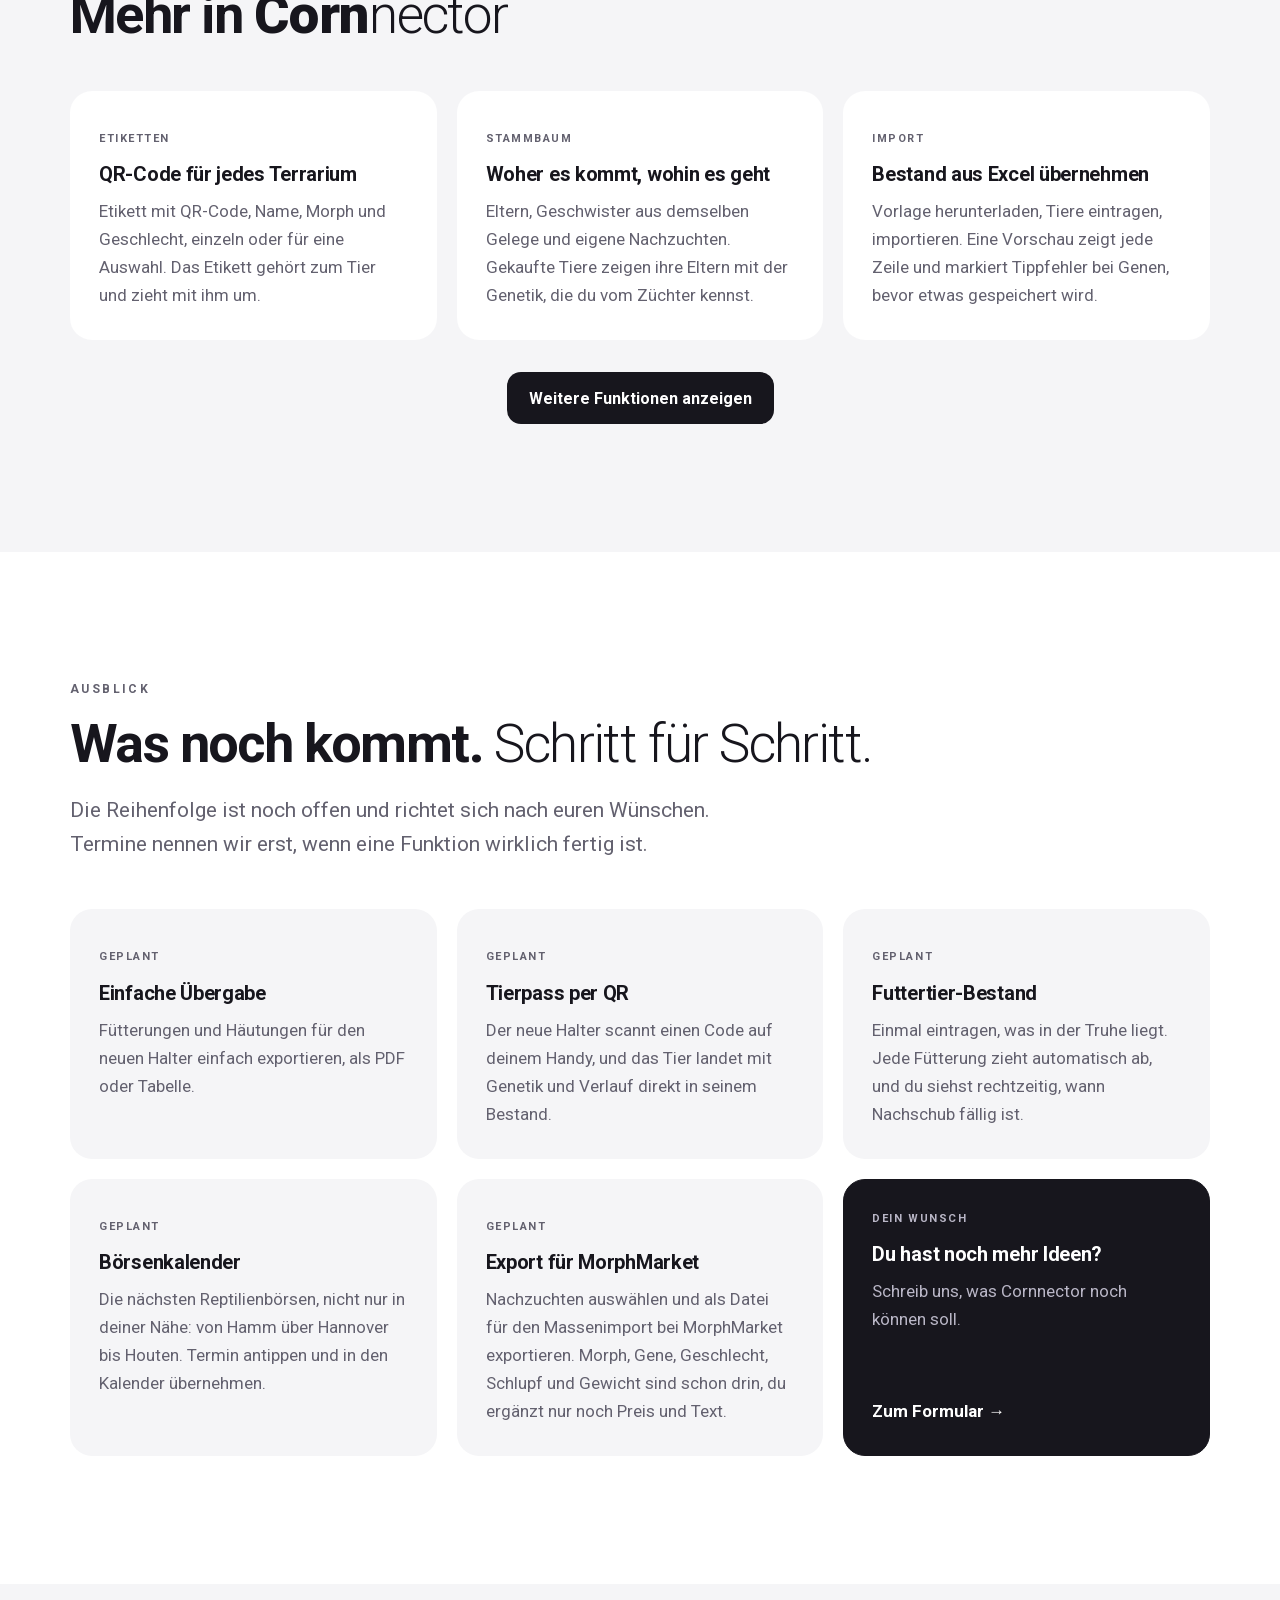
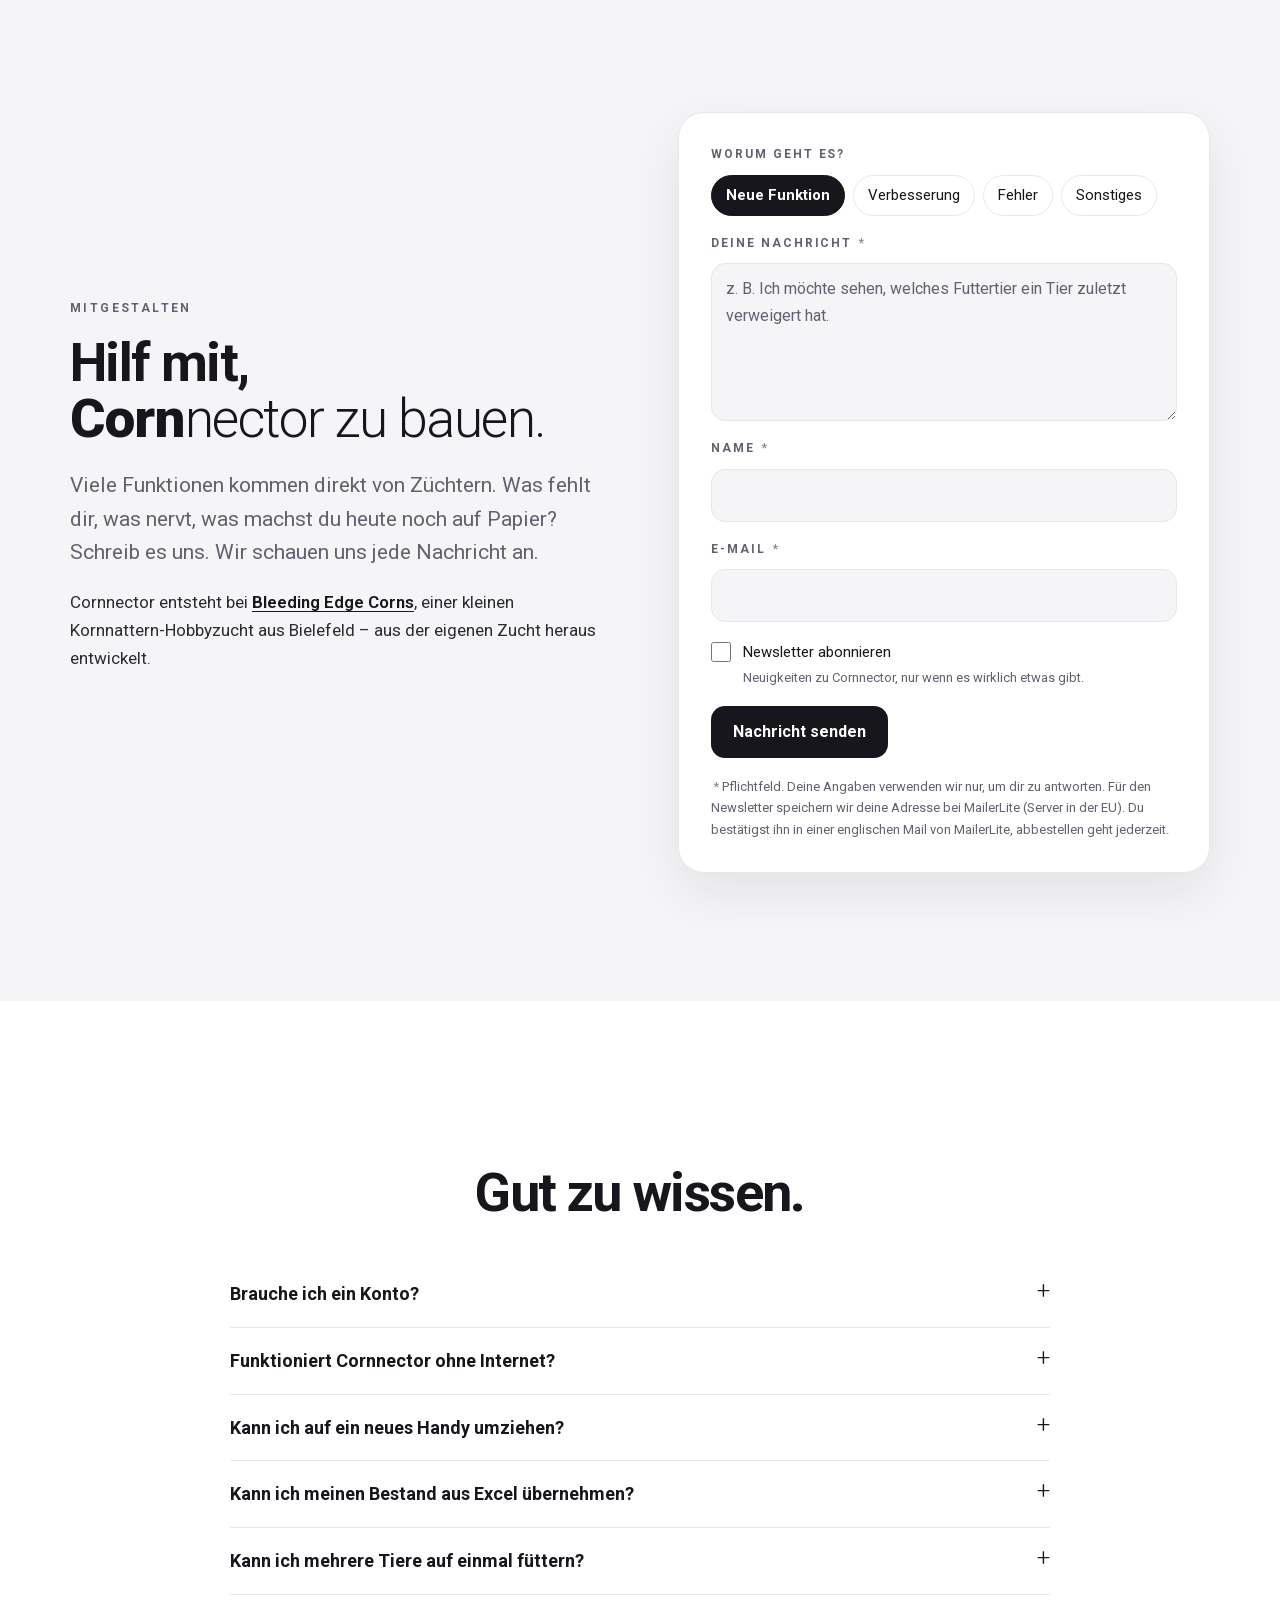
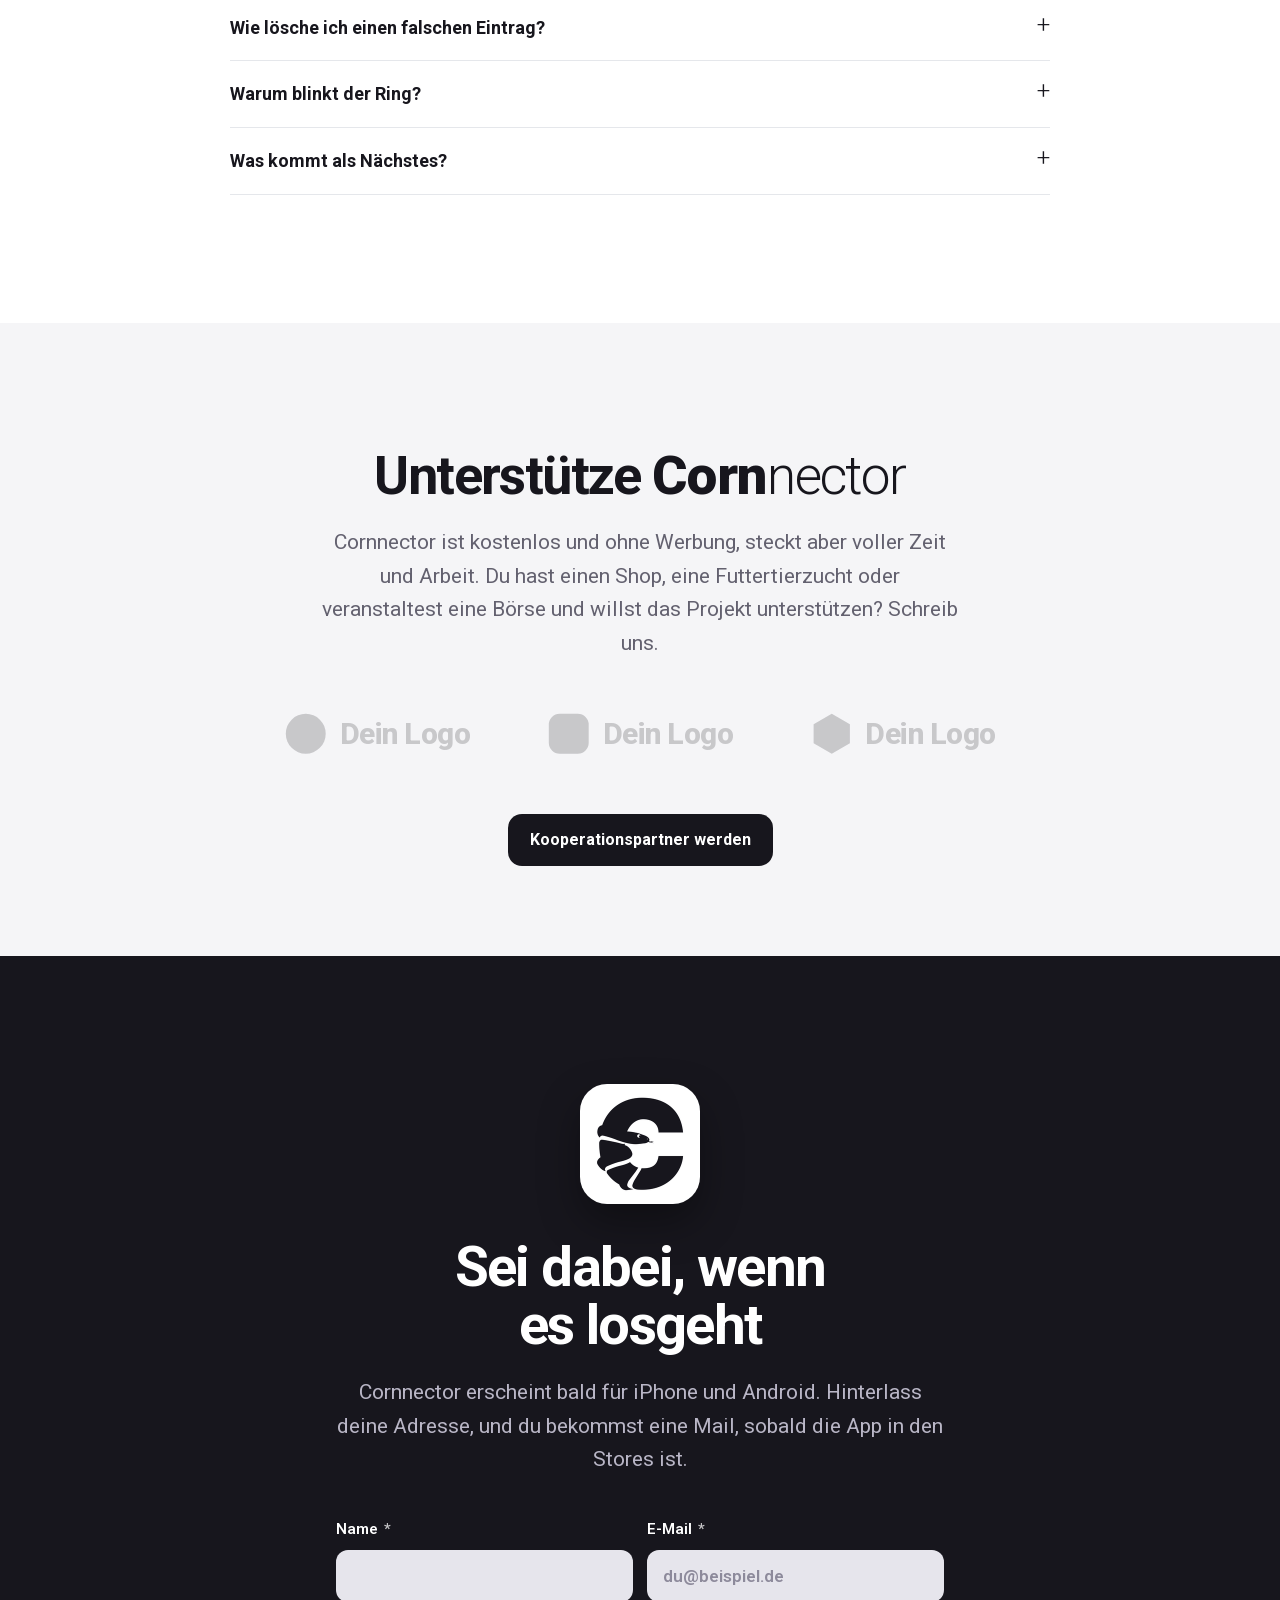
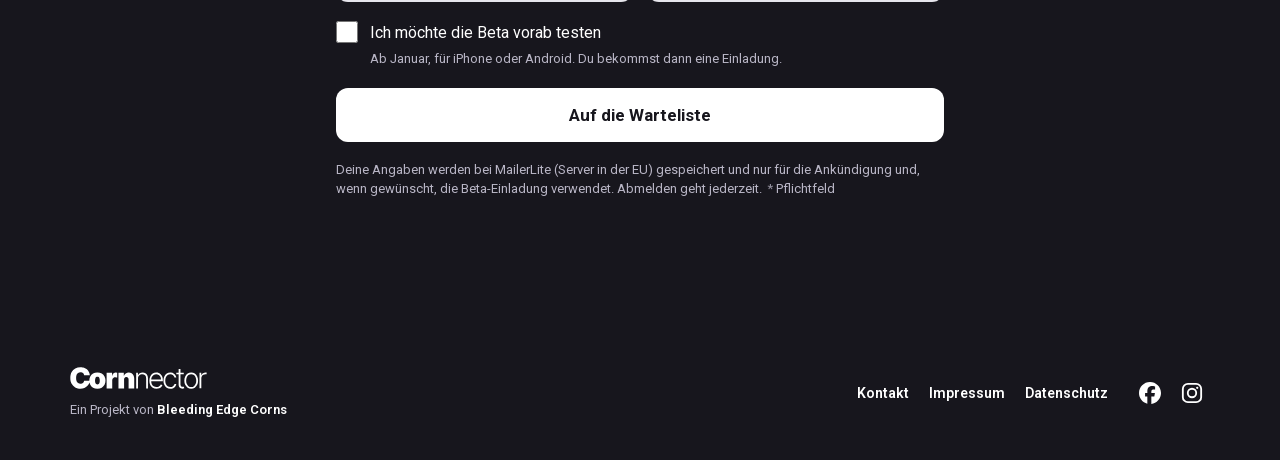
==== commit a1f8aec8: "Footer: Facebook- und Instagram-Icons Co-Authored-By: Claude Opus 5.5 <noreply@anthropic.com>" ====
--- a/index.html
+++ b/index.html
@@ -24,9 +24,9 @@
 <meta property="og:image:alt" content="App-Icon von Cornnector">
 <meta name="twitter:card" content="summary">
 <meta name="theme-color" content="#17161d">
-<link rel="icon" type="image/png" href="assets/img/5af7d0ea1a.png"><link rel="apple-touch-icon" href="assets/img/5af7d0ea1a.png">
-<link rel="stylesheet" href="assets/fonts.css">
-<link rel="stylesheet" href="assets/cornnector.css?v=4047081a4d">
+<link rel="icon" type="image/png" href="assets/img/5af7d0ea1a.png?v=5af7d0ea"><link rel="apple-touch-icon" href="assets/img/5af7d0ea1a.png?v=5af7d0ea">
+<link rel="stylesheet" href="assets/fonts.css?v=b378f25280">
+<link rel="stylesheet" href="assets/cornnector.css?v=0cb697985f">
 <script type="application/ld+json">{"@context": "https://schema.org", "@type": "MobileApplication", "name": "Cornnector", "description": "Cornnector dokumentiert Fütterungen, Häutungen, Verpaarungen und Gelege – inklusive genetischer Ergebnisse. Alle Informationen digital. Direkt dort, wo du sie brauchst.", "operatingSystem": "iOS, Android", "applicationCategory": "LifestyleApplication", "inLanguage": ["de", "en"], "offers": {"@type": "Offer", "price": "0", "priceCurrency": "EUR"}, "publisher": {"@type": "Organization", "@id": "https://www.bleeding-edge-corns.com/#organization", "name": "Bleeding Edge Corns", "url": "https://www.bleeding-edge-corns.com/"}, "author": {"@type": "Organization", "@id": "https://www.bleeding-edge-corns.com/#organization", "name": "Bleeding Edge Corns", "url": "https://www.bleeding-edge-corns.com/"}}</script>
 <script type="application/ld+json">{"@context": "https://schema.org", "@type": "FAQPage", "mainEntity": [{"@type": "Question", "name": "Brauche ich ein Konto?", "acceptedAnswer": {"@type": "Answer", "text": "Nein. App öffnen und loslegen. Deine Daten liegen auf deinem Handy, nicht auf fremden Servern."}}, {"@type": "Question", "name": "Funktioniert Cornnector ohne Internet?", "acceptedAnswer": {"@type": "Answer", "text": "Ja. Alles liegt auf deinem Handy. Du kannst auch im Keller ohne Empfang füttern und eintragen."}}, {"@type": "Question", "name": "Kann ich auf ein neues Handy umziehen?", "acceptedAnswer": {"@type": "Answer", "text": "Ja. Sicherung exportieren, auf dem neuen Handy importieren, fertig. Alle Tiere, Verläufe und Gelege sind wieder da."}}, {"@type": "Question", "name": "Kann ich meinen Bestand aus Excel übernehmen?", "acceptedAnswer": {"@type": "Answer", "text": "Ja. In den Einstellungen gibt es eine Vorlage. Trag deine Tiere ein und importiere die Datei. Vorher prüft eine Vorschau jede Zeile."}}, {"@type": "Question", "name": "Kann ich mehrere Tiere auf einmal füttern?", "acceptedAnswer": {"@type": "Answer", "text": "Ja, mit der Fütterungsrunde: Du gehst von Terrarium zu Terrarium, scannst das Etikett und trägst jede Fütterung mit einem Wisch ein. Im Hub wischst du fällige Tiere einfach nach links."}}, {"@type": "Question", "name": "Wie lösche ich einen falschen Eintrag?", "acceptedAnswer": {"@type": "Answer", "text": "Im Tierprofil unter „Verlauf“ den Eintrag nach links wischen. Direkt danach kannst du das Löschen mit „Rückgängig“ zurücknehmen."}}, {"@type": "Question", "name": "Warum blinkt der Ring?", "acceptedAnswer": {"@type": "Answer", "text": "Das Tier ist über seinem Futterintervall. Das Intervall stellst du im Profil unter „Futterintervall“ ein."}}, {"@type": "Question", "name": "Was kommt als Nächstes?", "acceptedAnswer": {"@type": "Answer", "text": "Einfache Übergabe, Tierpass per QR, Börsenkalender und mehr. Alles unter Ausblick. Dir fehlt etwas? Schreib uns."}}]}</script>
 </head>
@@ -62,8 +62,8 @@
     <div class="btns"><a class="btn light wl-m" href="#vormerken">Auf die Warteliste</a><a class="btn line" href="#start">Die App kennenlernen</a></div>
   </div>
   <div class="hero-shot"><div class="iphone" role="img" aria-label="Die Kornnatter-App Cornnector auf dem iPhone: der Hub mit den heute fälligen Fütterungen">
-    <picture class="hero-photo"><source media="(max-width:430px)" srcset="assets/img/hero-390.jpg 1x, assets/img/hero-390@2x.jpg 2x"><source media="(max-width:700px)" srcset="assets/img/hero-700.jpg 1x, assets/img/hero-700@2x.jpg 2x"><source media="(max-width:768px)" srcset="assets/img/hero-768.jpg 1x, assets/img/hero-768@2x.jpg 2x"><source media="(max-width:900px)" srcset="assets/img/hero-820.jpg 1x, assets/img/hero-820@2x.jpg 2x"><source media="(max-width:1024px)" srcset="assets/img/hero-1024.jpg 1x, assets/img/hero-1024@2x.jpg 2x"><source media="(max-width:1280px)" srcset="assets/img/hero-1280.jpg 1x, assets/img/hero-1280@2x.jpg 2x"><source media="(min-width:1441px)" srcset="assets/img/hero-breit.jpg 1x, assets/img/hero-breit@2x.jpg 2x"><img src="assets/img/hero-1440.jpg" srcset="assets/img/hero-1440.jpg 1x, assets/img/hero-1440@2x.jpg 2x" alt="" decoding="async" fetchpriority="low"></picture>
-    <div class="scr-box"><div class="scr-art"><img class="scr-img" src="assets/img/01-hub-de.png" alt="" width="640" height="1391" decoding="async" fetchpriority="high"><span class="hub-bar" aria-hidden="true"><i></i></span><span class="hub-late" aria-hidden="true"></span></div></div>
+    <picture class="hero-photo"><source media="(max-width:430px)" srcset="assets/img/hero-390.jpg?v=bfcae047 1x, assets/img/hero-390@2x.jpg?v=2cab6b69 2x"><source media="(max-width:700px)" srcset="assets/img/hero-700.jpg?v=38a627fa 1x, assets/img/hero-700@2x.jpg?v=b11c8f74 2x"><source media="(max-width:768px)" srcset="assets/img/hero-768.jpg?v=11e37203 1x, assets/img/hero-768@2x.jpg?v=f951c977 2x"><source media="(max-width:900px)" srcset="assets/img/hero-820.jpg?v=0de168e0 1x, assets/img/hero-820@2x.jpg?v=f01f7d84 2x"><source media="(max-width:1024px)" srcset="assets/img/hero-1024.jpg?v=c9457e7d 1x, assets/img/hero-1024@2x.jpg?v=f13a4868 2x"><source media="(max-width:1280px)" srcset="assets/img/hero-1280.jpg?v=31a64adf 1x, assets/img/hero-1280@2x.jpg?v=8a7829bb 2x"><source media="(min-width:1441px)" srcset="assets/img/hero-breit.jpg?v=f7213252 1x, assets/img/hero-breit@2x.jpg?v=442c9a98 2x"><img src="assets/img/hero-1440.jpg?v=e1de4558" srcset="assets/img/hero-1440.jpg?v=e1de4558 1x, assets/img/hero-1440@2x.jpg?v=e6878d9d 2x" alt="" decoding="async" fetchpriority="low"></picture>
+    <div class="scr-box"><div class="scr-art"><img class="scr-img" src="assets/img/01-hub-de.png?v=9c021b2a" alt="" width="640" height="1391" decoding="async" fetchpriority="high"><span class="hub-bar" aria-hidden="true"><i></i></span><span class="hub-late" aria-hidden="true"></span></div></div>
   </div></div>
 </div></header>
 
@@ -77,7 +77,7 @@
     <div><svg viewBox="0 0 24 24" fill="none" stroke="currentColor" stroke-width="1.8" stroke-linecap="round"><circle cx="6" cy="5" r="2.2"/><circle cx="18" cy="5" r="2.2"/><circle cx="12" cy="19" r="2.2"/><path d="M6 7.2v2.3a3 3 0 0 0 3 3h6a3 3 0 0 0 3-3V7.2M12 12.5v4.3"/></svg><h3>Eltern verknüpfen, Stammbaum wächst</h3><p>Gekaufte Tiere bekommen Züchter und die Genetik der Eltern. Eigene Nachzuchten entstehen beim Schlupf direkt aus dem Gelege, mit Eltern und Geschwistern im Stammbaum.</p></div>
     <div><svg viewBox="0 0 24 24" fill="none" stroke="currentColor" stroke-width="1.5" stroke-linecap="round" stroke-linejoin="round"><path d="M10.2857 6.28572C12 7.57143 12.7143 6.14286 14.7143 6.14286C18.1429 5.85714 20.4286 8.71429 20.2857 11.8571C20.2857 13.5714 19.5714 14.5714 18.4286 15.2857H12.7143C12.3333 15.2857 12.3333 15.1429 12.7143 14.8571L13.7143 14.7143L11.8571 14.4286L10.7143 13.7143L9.14286 15.2857H7C7 14.8095 7.4762 14.619 8.42858 14.7143C8.85715 13.5714 7.57143 11.1429 6.71429 9.85714C6.52381 9.57143 6.04762 9.38095 5.28572 9.28572C3.57143 8.85714 2.28572 7.85714 1.85715 6.57143C3.28572 5.14286 5 3.85714 7 3.42857C7.14286 2.28572 8.14286 1.85714 9.28572 2.71429C10.2857 1.14286 11.8571 1.57143 12.4286 2.71429C13.4286 4.57143 12 6.28572 10.2857 6.28572Z"/><path d="M13.7143 14.7143C11.8571 13 12.8571 10.5714 14.5714 10.1429"/><path d="M20 13.7143C22.8571 14.8571 23.2857 16.7143 21.2857 17.7143C18.7143 19.1429 14.2857 18.1429 11.4286 18.4286C8.85714 18.7143 8 19.7143 9 20.2857C10.2857 21 12.8571 21.4286 14.4286 21.8571"/><circle cx="5.57" cy="5.57" r=".6" fill="currentColor" stroke="none"/></svg><h3>Futtertier wählen, Plan läuft</h3><p>Futtertier und Intervall einstellen, und der Hub zeigt jeden Tag, wer dran ist. Gefüttert wird per Wisch, eine Häutung pausiert den Plan.</p></div>
   </div>
-  <div class="shots2"><figure class="shot"><img class="" src="assets/img/02-neues-tier-de.png" alt="Neue Kornnatter anlegen: Name, Geschlecht und Genetik per Suche" width="640" height="1391" loading="lazy" decoding="async"><figcaption>Neues Tier mit Gen-Suche</figcaption></figure><figure class="shot"><img class="" src="assets/img/03-profil-de.png" alt="Tierprofil mit Fütterung, Häutung und Genetik" width="640" height="1391" loading="lazy" decoding="async"><figcaption>Das Tierprofil</figcaption></figure></div>
+  <div class="shots2"><figure class="shot"><img class="" src="assets/img/02-neues-tier-de.png?v=db2e3757" alt="Neue Kornnatter anlegen: Name, Geschlecht und Genetik per Suche" width="640" height="1391" loading="lazy" decoding="async"><figcaption>Neues Tier mit Gen-Suche</figcaption></figure><figure class="shot"><img class="" src="assets/img/03-profil-de.png?v=411bbc16" alt="Tierprofil mit Fütterung, Häutung und Genetik" width="640" height="1391" loading="lazy" decoding="async"><figcaption>Das Tierprofil</figcaption></figure></div>
 </div></section>
 
 <!-- Bestand / Gesten -->
@@ -171,7 +171,7 @@
       <li><span>Hinweis, wenn ein Tier abnimmt<small>Hat ein Tier in den letzten fünf Wochen mehr als 5 % verloren, zeigt Cornnector es im Profil an.</small></span></li>
     </ul>
   </div>
-  <figure class="shot big"><img class="" src="assets/img/04-gewicht-de.png" alt="Gewichtsverlauf im Tierprofil mit Kurve, Zusammenfassung und Hinweis" width="640" height="1391" loading="lazy" decoding="async"></figure>
+  <figure class="shot big"><img class="" src="assets/img/04-gewicht-de.png?v=044a5604" alt="Gewichtsverlauf im Tierprofil mit Kurve, Zusammenfassung und Hinweis" width="640" height="1391" loading="lazy" decoding="async"></figure>
 </div></section>
 
 
@@ -189,7 +189,7 @@
       <li><span>Slugs mitzählen, Zuchtbilanz der Mutter sehen<small>Slugs sind unbefruchtete Eier. Sie zählen nicht zur Inkubation, aber zur Bilanz im Profil des Weibchens: Gelege, Ø Eier, Ø Slugs, Slug-Anteil, Schlupfrate und Ø Brutdauer.</small></span></li>
     </ul>
   </div>
-  <div class="duo"><figure class="shot"><img class="" src="assets/img/06-verpaarung-de.png" alt="„Verpaart mit …“ mit erwarteter Nachzucht" width="640" height="1391" loading="lazy" decoding="async"></figure><figure class="shot back"><img class="" src="assets/img/07-inkubator-de.png" alt="Inkubator mit Schlupfprognose für jedes Gelege" width="640" height="1391" loading="lazy" decoding="async"></figure></div>
+  <div class="duo"><figure class="shot"><img class="" src="assets/img/06-verpaarung-de.png?v=e493267d" alt="„Verpaart mit …“ mit erwarteter Nachzucht" width="640" height="1391" loading="lazy" decoding="async"></figure><figure class="shot back"><img class="" src="assets/img/07-inkubator-de.png?v=a9325706" alt="Inkubator mit Schlupfprognose für jedes Gelege" width="640" height="1391" loading="lazy" decoding="async"></figure></div>
 </div></section>
 
 <!-- Genetik (dunkel) -->
@@ -299,7 +299,7 @@
 
 <!-- Warteliste -->
 <section class="dark wl" id="vormerken"><div class="in">
-  <img class="icon" src="assets/img/8d58b9c05d.png" alt="" width="120" height="120">
+  <img class="icon" src="assets/img/8d58b9c05d.png?v=8d58b9c0" alt="" width="120" height="120">
   <h2>Sei dabei, wenn es losgeht</h2>
   <p class="lead">Cornnector erscheint bald für iPhone und Android. Hinterlass deine Adresse, und du bekommst eine Mail, sobald die App in den Stores ist.</p>
   <form id="wl" method="post" action="https://assets.mailerlite.com/jsonp/2792531/forms/204013334935110721/subscribe" novalidate>
@@ -319,7 +319,7 @@
 
 </main>
 
-<footer><div class="in"><div class="fbrand"><svg class="fwm" xmlns="http://www.w3.org/2000/svg" viewBox="6 21 796 128" width="796" height="128" fill="#fff" role="img" aria-label="Cornnector"><path d="M401.5,88.6v56.8h-10.5V54.5h10.2v14.3h.9c2.1-4.7,5.4-8.4,9.9-11.2,4.5-2.8,10.1-4.3,16.8-4.3s11.5,1.3,16.1,3.8c4.7,2.5,8.3,6.3,10.8,11.2,2.6,4.9,3.9,11,3.9,18.2v58.9h-10.5v-58.2c0-7.5-2.1-13.4-6.3-17.7-4.1-4.3-9.7-6.5-16.7-6.5s-9,1-12.7,3.1c-3.7,2.1-6.6,5-8.8,8.9-2.1,3.8-3.2,8.4-3.2,13.7ZM509.3,147.4c-8.5,0-15.8-2-22-5.9-6.2-4-11-9.5-14.4-16.5-3.4-7.1-5-15.2-5-24.4s1.7-17.3,5-24.4c3.4-7.1,8.1-12.7,14-16.7,6-4.1,12.9-6.1,20.8-6.1s9.7.9,14.3,2.7c4.6,1.8,8.7,4.5,12.3,8.2,3.7,3.7,6.6,8.3,8.7,13.9,2.1,5.6,3.2,12.2,3.2,19.8v5.2h-71v-9.3h60.3c0-5.8-1.2-11.1-3.6-15.7-2.3-4.7-5.6-8.4-9.8-11.1-4.1-2.7-8.9-4.1-14.4-4.1s-10.8,1.5-15.2,4.6c-4.4,3.1-7.8,7.1-10.3,12.2-2.4,5.1-3.7,10.6-3.7,16.6v5.6c0,7.2,1.2,13.5,3.7,18.9,2.5,5.4,6.1,9.5,10.7,12.5,4.6,3,10.1,4.4,16.4,4.4s8.1-.7,11.3-2c3.3-1.3,6-3.1,8.2-5.4,2.2-2.3,3.9-4.8,5.1-7.5l10,3.3c-1.4,3.8-3.7,7.4-6.8,10.6-3.1,3.2-7,5.8-11.7,7.8-4.7,1.9-10,2.9-16.1,2.9ZM589.9,147.4c-8.1,0-15.2-2-21.2-6.1-6-4.1-10.7-9.6-14-16.7-3.3-7.1-5-15.1-5-24.1s1.7-17.2,5-24.3c3.4-7.1,8.1-12.7,14.1-16.7,6-4.1,13-6.1,20.9-6.1s11.6,1.2,16.5,3.6c4.9,2.3,9,5.6,12.2,9.9,3.2,4.2,5.3,9.2,6.1,14.8h-10.7c-1.1-5.1-3.8-9.5-8-13.1-4.2-3.7-9.5-5.5-16-5.5s-10.9,1.6-15.4,4.7c-4.5,3.1-8,7.5-10.5,13.1-2.5,5.6-3.7,12-3.7,19.4s1.2,13.9,3.7,19.6c2.4,5.6,5.9,10.1,10.3,13.3,4.5,3.2,9.7,4.8,15.6,4.8s7.7-.8,11-2.2c3.4-1.5,6.2-3.7,8.4-6.5,2.3-2.8,3.8-6.1,4.6-10h10.7c-.8,5.5-2.7,10.4-5.9,14.7-3.1,4.3-7.1,7.6-12,10.1-4.9,2.4-10.5,3.7-16.8,3.7ZM667.9,54.5v9.2h-43.4v-9.2h43.4ZM638.1,32.8h10.6v89c0,3.8.7,6.8,2,8.9,1.3,2.1,3,3.6,5.1,4.6,2.1.9,4.3,1.3,6.7,1.3s2.6,0,3.6-.2c1-.2,1.9-.4,2.6-.6l2.2,9.5c-1,.4-2.3.7-3.8,1.1-1.5.4-3.4.5-5.6.5-3.9,0-7.6-.8-11.2-2.5-3.6-1.7-6.5-4.2-8.8-7.6-2.3-3.4-3.4-7.5-3.4-12.5V32.8ZM711.2,147.4c-7.9,0-14.8-2-20.8-6-6-4-10.7-9.5-14.1-16.5-3.4-7.1-5.1-15.2-5.1-24.4s1.7-17.5,5.1-24.6c3.4-7.1,8.1-12.6,14.1-16.6,6-4,13-6,20.8-6s14.8,2,20.8,6c6,4,10.7,9.5,14.1,16.6,3.4,7.1,5.1,15.3,5.1,24.6s-1.7,17.4-5.1,24.4c-3.4,7-8.1,12.5-14.1,16.5-6,4-12.9,6-20.8,6ZM711.2,137.7c6.3,0,11.7-1.7,16-5.1,4.4-3.4,7.7-7.9,9.9-13.6,2.3-5.6,3.4-11.9,3.4-18.6s-1.1-13-3.4-18.7c-2.2-5.7-5.6-10.2-9.9-13.7-4.4-3.4-9.7-5.1-16-5.1s-11.6,1.7-16,5.1c-4.4,3.4-7.7,8-10,13.7-2.2,5.7-3.4,11.9-3.4,18.7s1.1,13,3.4,18.6c2.3,5.6,5.6,10.2,10,13.6,4.4,3.4,9.7,5.1,16,5.1ZM759.4,145.5V54.5h10.2v14h.8c1.8-4.6,5-8.3,9.5-11.1,4.5-2.8,9.7-4.3,15.4-4.3s1.8,0,2.9,0c1.1,0,2,0,2.7.1v10.7c-.5,0-1.3-.2-2.5-.4-1.2-.2-2.5-.2-3.8-.2-4.7,0-9,1-12.7,3-3.7,2-6.6,4.7-8.7,8.2-2.1,3.5-3.2,7.5-3.2,12v58.7h-10.5Z"/><path d="M121.2,69.7h-33.4c-.2-2.8-.9-5.3-1.9-7.5-1-2.2-2.4-4.2-4.1-5.8-1.7-1.7-3.8-2.9-6.3-3.8-2.5-.9-5.3-1.4-8.5-1.4-5.5,0-10.2,1.3-14,4-3.8,2.7-6.7,6.5-8.6,11.5-1.9,5-2.9,11-2.9,18.1s1,13.6,3,18.6c2,5,4.9,8.7,8.7,11.2,3.8,2.5,8.3,3.7,13.7,3.7s5.8-.4,8.2-1.1c2.4-.8,4.5-1.9,6.3-3.4,1.8-1.5,3.2-3.2,4.3-5.3,1.1-2.1,1.9-4.4,2.3-7l33.4.2c-.4,5.1-1.8,10.4-4.3,15.7-2.5,5.3-6,10.2-10.6,14.7-4.5,4.5-10.2,8-16.9,10.8-6.7,2.7-14.5,4.1-23.4,4.1s-21.1-2.4-29.9-7.2c-8.8-4.8-15.8-11.8-20.9-21.1-5.1-9.3-7.6-20.6-7.6-34s2.6-24.9,7.8-34.1c5.2-9.3,12.2-16.3,21.1-21,8.8-4.8,18.7-7.2,29.6-7.2s14.7,1,21.1,3.1c6.4,2.1,12.1,5.1,16.9,9.2,4.9,4,8.8,8.9,11.7,14.7,3,5.8,4.8,12.5,5.4,20.1ZM165.4,147.1c-9.9,0-18.3-2-25.3-5.9-7-3.9-12.4-9.4-16.2-16.5-3.7-7.1-5.6-15.3-5.6-24.6s1.9-17.5,5.6-24.5c3.7-7.1,9.1-12.5,16.2-16.5,7-3.9,15.5-5.9,25.3-5.9s18.3,2,25.3,5.9c7,3.9,12.4,9.4,16.2,16.5,3.7,7,5.6,15.2,5.6,24.5s-1.9,17.5-5.6,24.6c-3.7,7-9.1,12.5-16.2,16.5-7,3.9-15.5,5.9-25.3,5.9ZM165.7,123c2.8,0,5.1-.9,7.2-2.8,2-1.9,3.6-4.5,4.7-7.9,1.1-3.4,1.7-7.5,1.7-12.3s-.6-8.9-1.7-12.3c-1.1-3.4-2.7-6.1-4.7-7.9-2-1.9-4.4-2.8-7.2-2.8s-5.4.9-7.5,2.8c-2.1,1.9-3.7,4.5-4.8,7.9-1.1,3.4-1.7,7.5-1.7,12.3s.6,8.8,1.7,12.3,2.7,6.1,4.8,7.9c2.1,1.9,4.6,2.8,7.5,2.8ZM219.1,145.5V54.5h31.7v17.3h.9c1.7-6.4,4.3-11.1,7.9-14,3.6-3,7.9-4.4,12.7-4.4s2.8.1,4.2.4c1.4.2,2.8.5,4.1.9v27.9c-1.6-.6-3.6-1-6-1.2-2.4-.3-4.4-.4-6.1-.4-3.2,0-6.1.7-8.6,2.2-2.5,1.4-4.5,3.4-6,6-1.5,2.6-2.2,5.6-2.2,9.1v47.3h-32.7ZM320.7,94.3v51.1h-32.7V54.5h31v17.3h.9c2-5.8,5.4-10.3,10.4-13.6,5-3.3,10.9-4.9,17.5-4.9s12,1.5,16.8,4.4c4.8,2.9,8.5,6.9,11.1,12.1,2.6,5.1,3.9,11,3.9,17.6v58h-32.7v-51.1c0-4.5-1.1-8-3.4-10.6-2.3-2.6-5.5-3.8-9.6-3.8s-5,.6-7,1.8c-2,1.1-3.5,2.8-4.6,5-1.1,2.1-1.6,4.7-1.7,7.7Z"/></svg><span class="fby">Ein Projekt von <a class="fl" href="https://www.bleeding-edge-corns.com/">Bleeding Edge Corns</a></span></div><span class="flinks"><a class="fl" href="mailto:hey@cornnector.com">Kontakt</a><a class="fl" href="impressum/">Impressum</a><a class="fl" href="datenschutz/">Datenschutz</a></span></div></footer>
+<footer><div class="in"><div class="fbrand"><svg class="fwm" xmlns="http://www.w3.org/2000/svg" viewBox="6 21 796 128" width="796" height="128" fill="#fff" role="img" aria-label="Cornnector"><path d="M401.5,88.6v56.8h-10.5V54.5h10.2v14.3h.9c2.1-4.7,5.4-8.4,9.9-11.2,4.5-2.8,10.1-4.3,16.8-4.3s11.5,1.3,16.1,3.8c4.7,2.5,8.3,6.3,10.8,11.2,2.6,4.9,3.9,11,3.9,18.2v58.9h-10.5v-58.2c0-7.5-2.1-13.4-6.3-17.7-4.1-4.3-9.7-6.5-16.7-6.5s-9,1-12.7,3.1c-3.7,2.1-6.6,5-8.8,8.9-2.1,3.8-3.2,8.4-3.2,13.7ZM509.3,147.4c-8.5,0-15.8-2-22-5.9-6.2-4-11-9.5-14.4-16.5-3.4-7.1-5-15.2-5-24.4s1.7-17.3,5-24.4c3.4-7.1,8.1-12.7,14-16.7,6-4.1,12.9-6.1,20.8-6.1s9.7.9,14.3,2.7c4.6,1.8,8.7,4.5,12.3,8.2,3.7,3.7,6.6,8.3,8.7,13.9,2.1,5.6,3.2,12.2,3.2,19.8v5.2h-71v-9.3h60.3c0-5.8-1.2-11.1-3.6-15.7-2.3-4.7-5.6-8.4-9.8-11.1-4.1-2.7-8.9-4.1-14.4-4.1s-10.8,1.5-15.2,4.6c-4.4,3.1-7.8,7.1-10.3,12.2-2.4,5.1-3.7,10.6-3.7,16.6v5.6c0,7.2,1.2,13.5,3.7,18.9,2.5,5.4,6.1,9.5,10.7,12.5,4.6,3,10.1,4.4,16.4,4.4s8.1-.7,11.3-2c3.3-1.3,6-3.1,8.2-5.4,2.2-2.3,3.9-4.8,5.1-7.5l10,3.3c-1.4,3.8-3.7,7.4-6.8,10.6-3.1,3.2-7,5.8-11.7,7.8-4.7,1.9-10,2.9-16.1,2.9ZM589.9,147.4c-8.1,0-15.2-2-21.2-6.1-6-4.1-10.7-9.6-14-16.7-3.3-7.1-5-15.1-5-24.1s1.7-17.2,5-24.3c3.4-7.1,8.1-12.7,14.1-16.7,6-4.1,13-6.1,20.9-6.1s11.6,1.2,16.5,3.6c4.9,2.3,9,5.6,12.2,9.9,3.2,4.2,5.3,9.2,6.1,14.8h-10.7c-1.1-5.1-3.8-9.5-8-13.1-4.2-3.7-9.5-5.5-16-5.5s-10.9,1.6-15.4,4.7c-4.5,3.1-8,7.5-10.5,13.1-2.5,5.6-3.7,12-3.7,19.4s1.2,13.9,3.7,19.6c2.4,5.6,5.9,10.1,10.3,13.3,4.5,3.2,9.7,4.8,15.6,4.8s7.7-.8,11-2.2c3.4-1.5,6.2-3.7,8.4-6.5,2.3-2.8,3.8-6.1,4.6-10h10.7c-.8,5.5-2.7,10.4-5.9,14.7-3.1,4.3-7.1,7.6-12,10.1-4.9,2.4-10.5,3.7-16.8,3.7ZM667.9,54.5v9.2h-43.4v-9.2h43.4ZM638.1,32.8h10.6v89c0,3.8.7,6.8,2,8.9,1.3,2.1,3,3.6,5.1,4.6,2.1.9,4.3,1.3,6.7,1.3s2.6,0,3.6-.2c1-.2,1.9-.4,2.6-.6l2.2,9.5c-1,.4-2.3.7-3.8,1.1-1.5.4-3.4.5-5.6.5-3.9,0-7.6-.8-11.2-2.5-3.6-1.7-6.5-4.2-8.8-7.6-2.3-3.4-3.4-7.5-3.4-12.5V32.8ZM711.2,147.4c-7.9,0-14.8-2-20.8-6-6-4-10.7-9.5-14.1-16.5-3.4-7.1-5.1-15.2-5.1-24.4s1.7-17.5,5.1-24.6c3.4-7.1,8.1-12.6,14.1-16.6,6-4,13-6,20.8-6s14.8,2,20.8,6c6,4,10.7,9.5,14.1,16.6,3.4,7.1,5.1,15.3,5.1,24.6s-1.7,17.4-5.1,24.4c-3.4,7-8.1,12.5-14.1,16.5-6,4-12.9,6-20.8,6ZM711.2,137.7c6.3,0,11.7-1.7,16-5.1,4.4-3.4,7.7-7.9,9.9-13.6,2.3-5.6,3.4-11.9,3.4-18.6s-1.1-13-3.4-18.7c-2.2-5.7-5.6-10.2-9.9-13.7-4.4-3.4-9.7-5.1-16-5.1s-11.6,1.7-16,5.1c-4.4,3.4-7.7,8-10,13.7-2.2,5.7-3.4,11.9-3.4,18.7s1.1,13,3.4,18.6c2.3,5.6,5.6,10.2,10,13.6,4.4,3.4,9.7,5.1,16,5.1ZM759.4,145.5V54.5h10.2v14h.8c1.8-4.6,5-8.3,9.5-11.1,4.5-2.8,9.7-4.3,15.4-4.3s1.8,0,2.9,0c1.1,0,2,0,2.7.1v10.7c-.5,0-1.3-.2-2.5-.4-1.2-.2-2.5-.2-3.8-.2-4.7,0-9,1-12.7,3-3.7,2-6.6,4.7-8.7,8.2-2.1,3.5-3.2,7.5-3.2,12v58.7h-10.5Z"/><path d="M121.2,69.7h-33.4c-.2-2.8-.9-5.3-1.9-7.5-1-2.2-2.4-4.2-4.1-5.8-1.7-1.7-3.8-2.9-6.3-3.8-2.5-.9-5.3-1.4-8.5-1.4-5.5,0-10.2,1.3-14,4-3.8,2.7-6.7,6.5-8.6,11.5-1.9,5-2.9,11-2.9,18.1s1,13.6,3,18.6c2,5,4.9,8.7,8.7,11.2,3.8,2.5,8.3,3.7,13.7,3.7s5.8-.4,8.2-1.1c2.4-.8,4.5-1.9,6.3-3.4,1.8-1.5,3.2-3.2,4.3-5.3,1.1-2.1,1.9-4.4,2.3-7l33.4.2c-.4,5.1-1.8,10.4-4.3,15.7-2.5,5.3-6,10.2-10.6,14.7-4.5,4.5-10.2,8-16.9,10.8-6.7,2.7-14.5,4.1-23.4,4.1s-21.1-2.4-29.9-7.2c-8.8-4.8-15.8-11.8-20.9-21.1-5.1-9.3-7.6-20.6-7.6-34s2.6-24.9,7.8-34.1c5.2-9.3,12.2-16.3,21.1-21,8.8-4.8,18.7-7.2,29.6-7.2s14.7,1,21.1,3.1c6.4,2.1,12.1,5.1,16.9,9.2,4.9,4,8.8,8.9,11.7,14.7,3,5.8,4.8,12.5,5.4,20.1ZM165.4,147.1c-9.9,0-18.3-2-25.3-5.9-7-3.9-12.4-9.4-16.2-16.5-3.7-7.1-5.6-15.3-5.6-24.6s1.9-17.5,5.6-24.5c3.7-7.1,9.1-12.5,16.2-16.5,7-3.9,15.5-5.9,25.3-5.9s18.3,2,25.3,5.9c7,3.9,12.4,9.4,16.2,16.5,3.7,7,5.6,15.2,5.6,24.5s-1.9,17.5-5.6,24.6c-3.7,7-9.1,12.5-16.2,16.5-7,3.9-15.5,5.9-25.3,5.9ZM165.7,123c2.8,0,5.1-.9,7.2-2.8,2-1.9,3.6-4.5,4.7-7.9,1.1-3.4,1.7-7.5,1.7-12.3s-.6-8.9-1.7-12.3c-1.1-3.4-2.7-6.1-4.7-7.9-2-1.9-4.4-2.8-7.2-2.8s-5.4.9-7.5,2.8c-2.1,1.9-3.7,4.5-4.8,7.9-1.1,3.4-1.7,7.5-1.7,12.3s.6,8.8,1.7,12.3,2.7,6.1,4.8,7.9c2.1,1.9,4.6,2.8,7.5,2.8ZM219.1,145.5V54.5h31.7v17.3h.9c1.7-6.4,4.3-11.1,7.9-14,3.6-3,7.9-4.4,12.7-4.4s2.8.1,4.2.4c1.4.2,2.8.5,4.1.9v27.9c-1.6-.6-3.6-1-6-1.2-2.4-.3-4.4-.4-6.1-.4-3.2,0-6.1.7-8.6,2.2-2.5,1.4-4.5,3.4-6,6-1.5,2.6-2.2,5.6-2.2,9.1v47.3h-32.7ZM320.7,94.3v51.1h-32.7V54.5h31v17.3h.9c2-5.8,5.4-10.3,10.4-13.6,5-3.3,10.9-4.9,17.5-4.9s12,1.5,16.8,4.4c4.8,2.9,8.5,6.9,11.1,12.1,2.6,5.1,3.9,11,3.9,17.6v58h-32.7v-51.1c0-4.5-1.1-8-3.4-10.6-2.3-2.6-5.5-3.8-9.6-3.8s-5,.6-7,1.8c-2,1.1-3.5,2.8-4.6,5-1.1,2.1-1.6,4.7-1.7,7.7Z"/></svg><span class="fby">Ein Projekt von <a class="fl" href="https://www.bleeding-edge-corns.com/">Bleeding Edge Corns</a></span></div><span class="flinks"><a class="fl" href="mailto:hey@cornnector.com">Kontakt</a><a class="fl" href="impressum/">Impressum</a><a class="fl" href="datenschutz/">Datenschutz</a><span class="fsocs"><a class="fsoc" href="https://www.facebook.com/profile.php?id=61596199362945" aria-label="Facebook"><svg viewBox="0 0 24 24" width="22" height="22" fill="#fff" aria-hidden="true"><path d="M9.101 23.691v-7.98H6.627v-3.667h2.474v-1.58c0-4.085 1.848-5.978 5.858-5.978.401 0 .955.042 1.468.103a8.68 8.68 0 0 1 1.141.195v3.325a8.623 8.623 0 0 0-.653-.036 26.805 26.805 0 0 0-.733-.009c-.707 0-1.259.096-1.675.309a1.686 1.686 0 0 0-.679.622c-.258.42-.374.995-.374 1.752v1.297h3.919l-.386 2.103-.287 1.564h-3.246v8.245C19.396 23.238 24 18.179 24 12.044c0-6.627-5.373-12-12-12s-12 5.373-12 12c0 5.628 3.874 10.35 9.101 11.647Z"/></svg></a><a class="fsoc" href="https://www.instagram.com/corn.nector/" aria-label="Instagram"><svg viewBox="0 0 24 24" width="22" height="22" fill="none" stroke="#fff" stroke-width="2" aria-hidden="true"><rect x="2" y="2" width="20" height="20" rx="5.5"/><circle cx="12" cy="12" r="4.6"/><circle cx="17.7" cy="6.3" r="1.25" fill="#fff" stroke="none"/></svg></a></span></span></div></footer>
 
 <script>
 const b=document.getElementById('burger'),l=document.getElementById('links');
--- a/assets/cornnector.css
+++ b/assets/cornnector.css
@@ -379,7 +379,7 @@
 :focus-visible{outline:3px solid var(--shed);outline-offset:2px}
 .ph.none{display:grid;place-items:center;background-color:#efeff3;color:#63616f}
 .ph.none>svg{width:48%;height:48%;opacity:.55}
-.logo svg{height:20px;width:auto;display:block}footer .fwm{height:22px;width:auto;display:block}footer .flinks{display:flex;gap:20px;flex-wrap:wrap}footer .fbrand{display:flex;flex-direction:column;align-items:flex-start;gap:10px}footer .fby{font-size:13px}footer .in{align-items:center}
+.logo svg{height:20px;width:auto;display:block}footer .fwm{height:22px;width:auto;display:block}footer .flinks{display:flex;gap:20px;flex-wrap:wrap}footer .fbrand{display:flex;flex-direction:column;align-items:flex-start;gap:10px}footer .fby{font-size:13px}footer .in{align-items:center}footer .flinks{align-items:center}footer .fsocs{display:flex;gap:6px;margin-left:4px}footer .fsoc{display:flex;align-items:center;justify-content:center;width:36px;height:36px;margin:-7px 0;border-radius:8px;transition:opacity .2s}footer .fsoc:hover{opacity:.7}footer .fsoc svg{display:block}
 .cn{font-weight:400;white-space:nowrap}.cn b{font-weight:900}h1 .cn b,h2 .cn b{letter-spacing:-.005em}
 h1 .cn,h2 .cn,h3 .cn,summary .cn{font-weight:300}
 /* iPhone mit Hub */
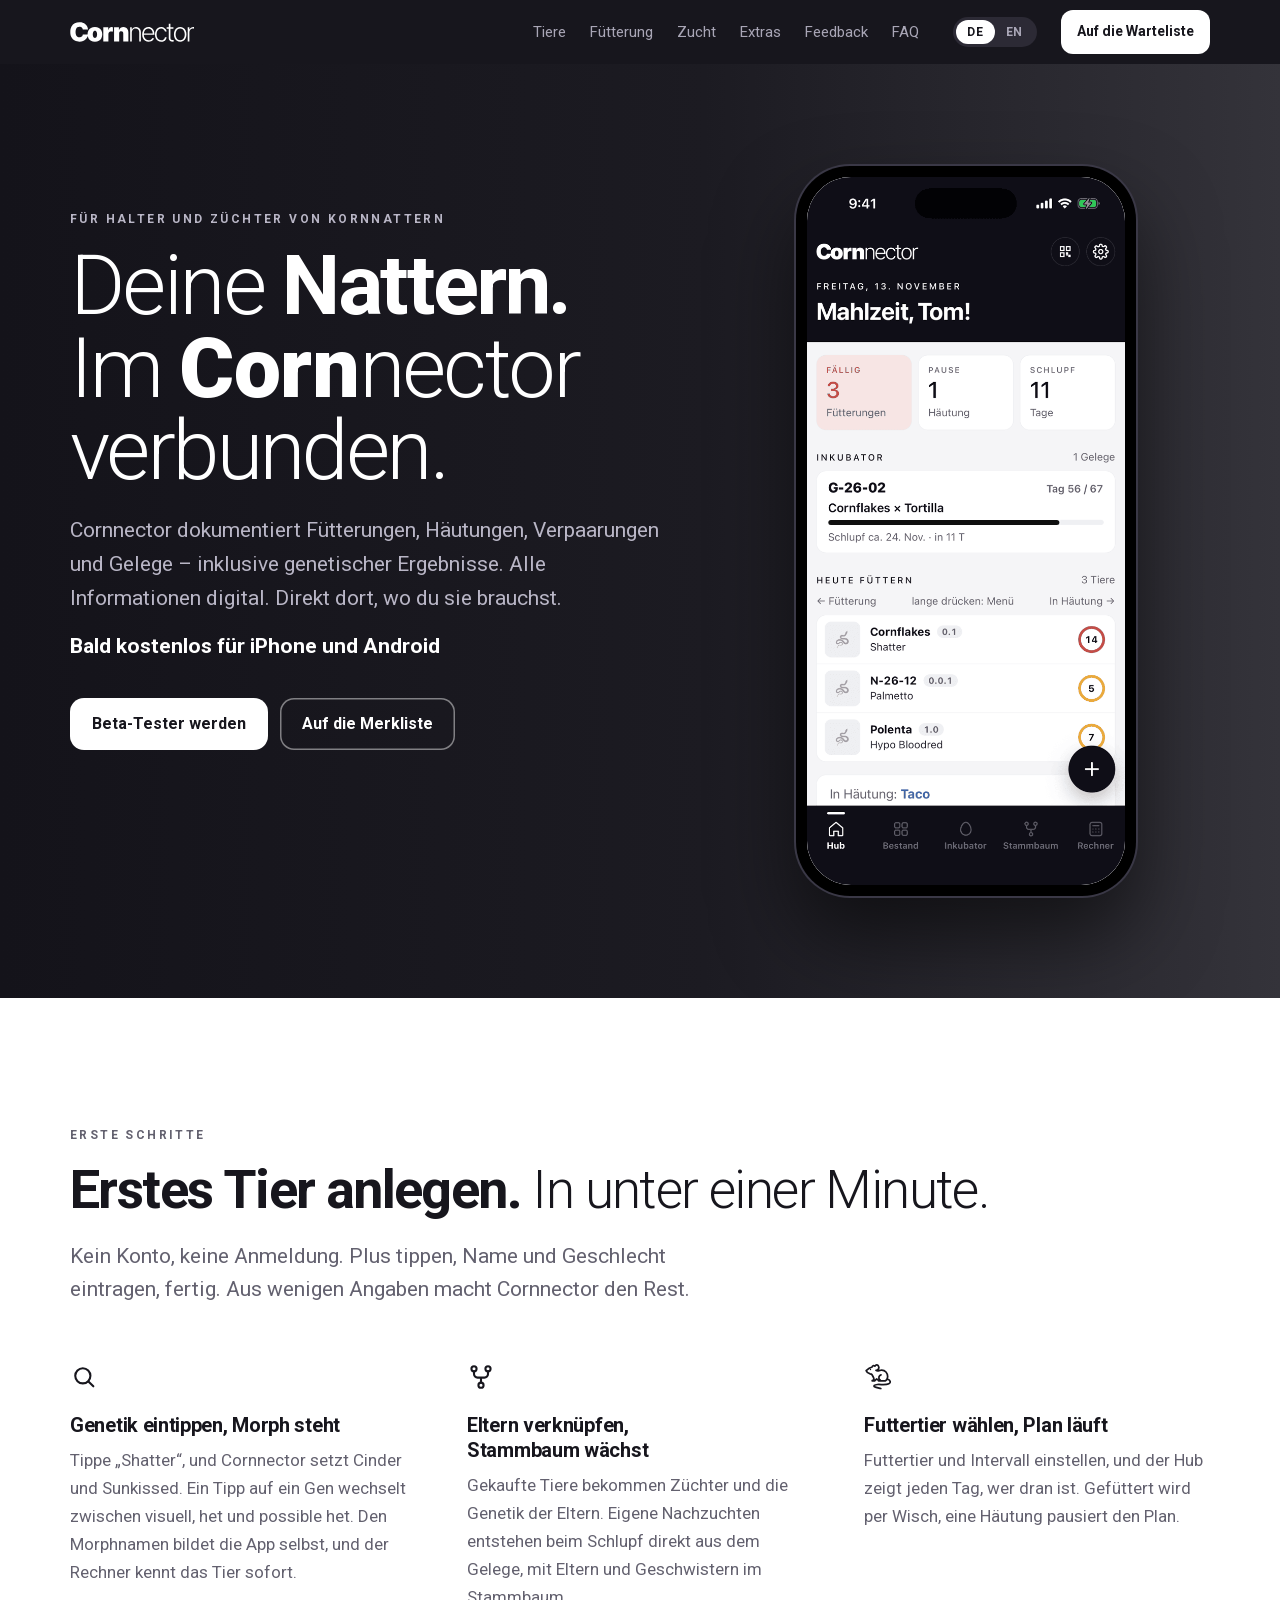
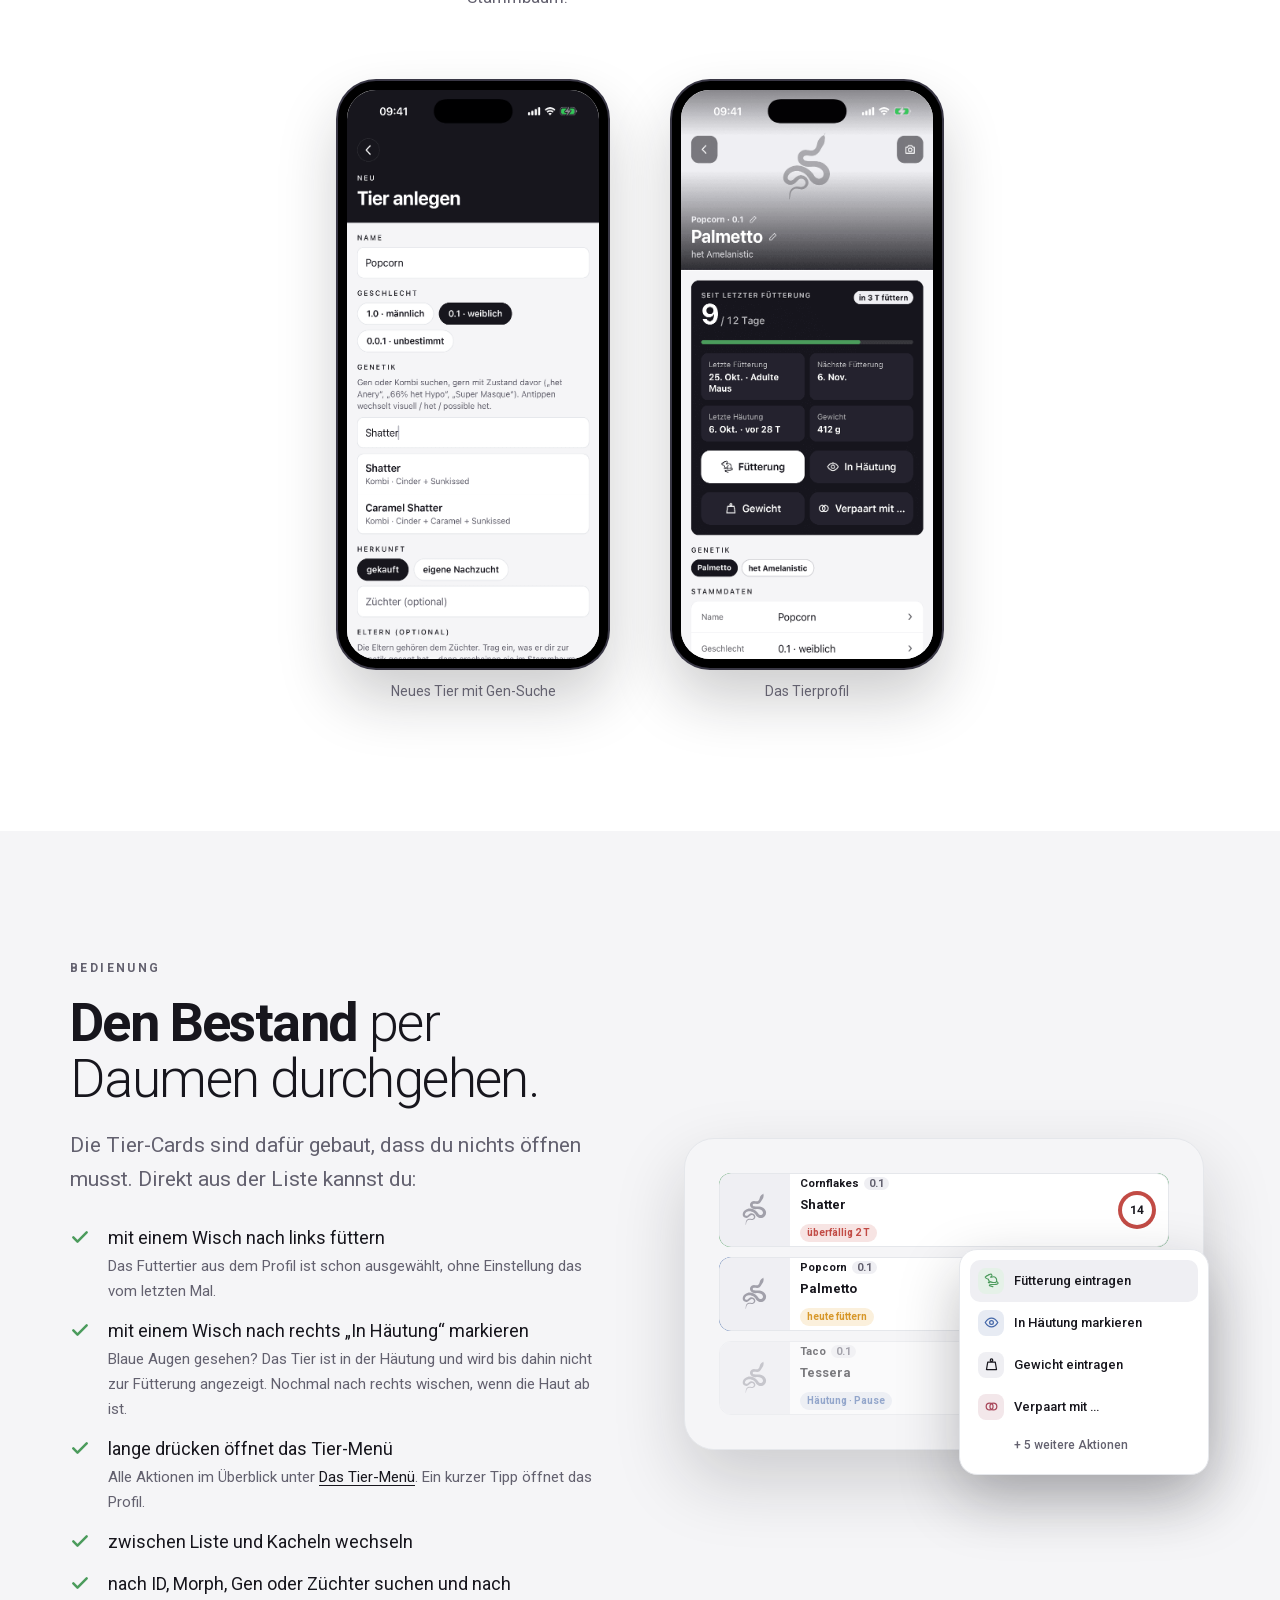
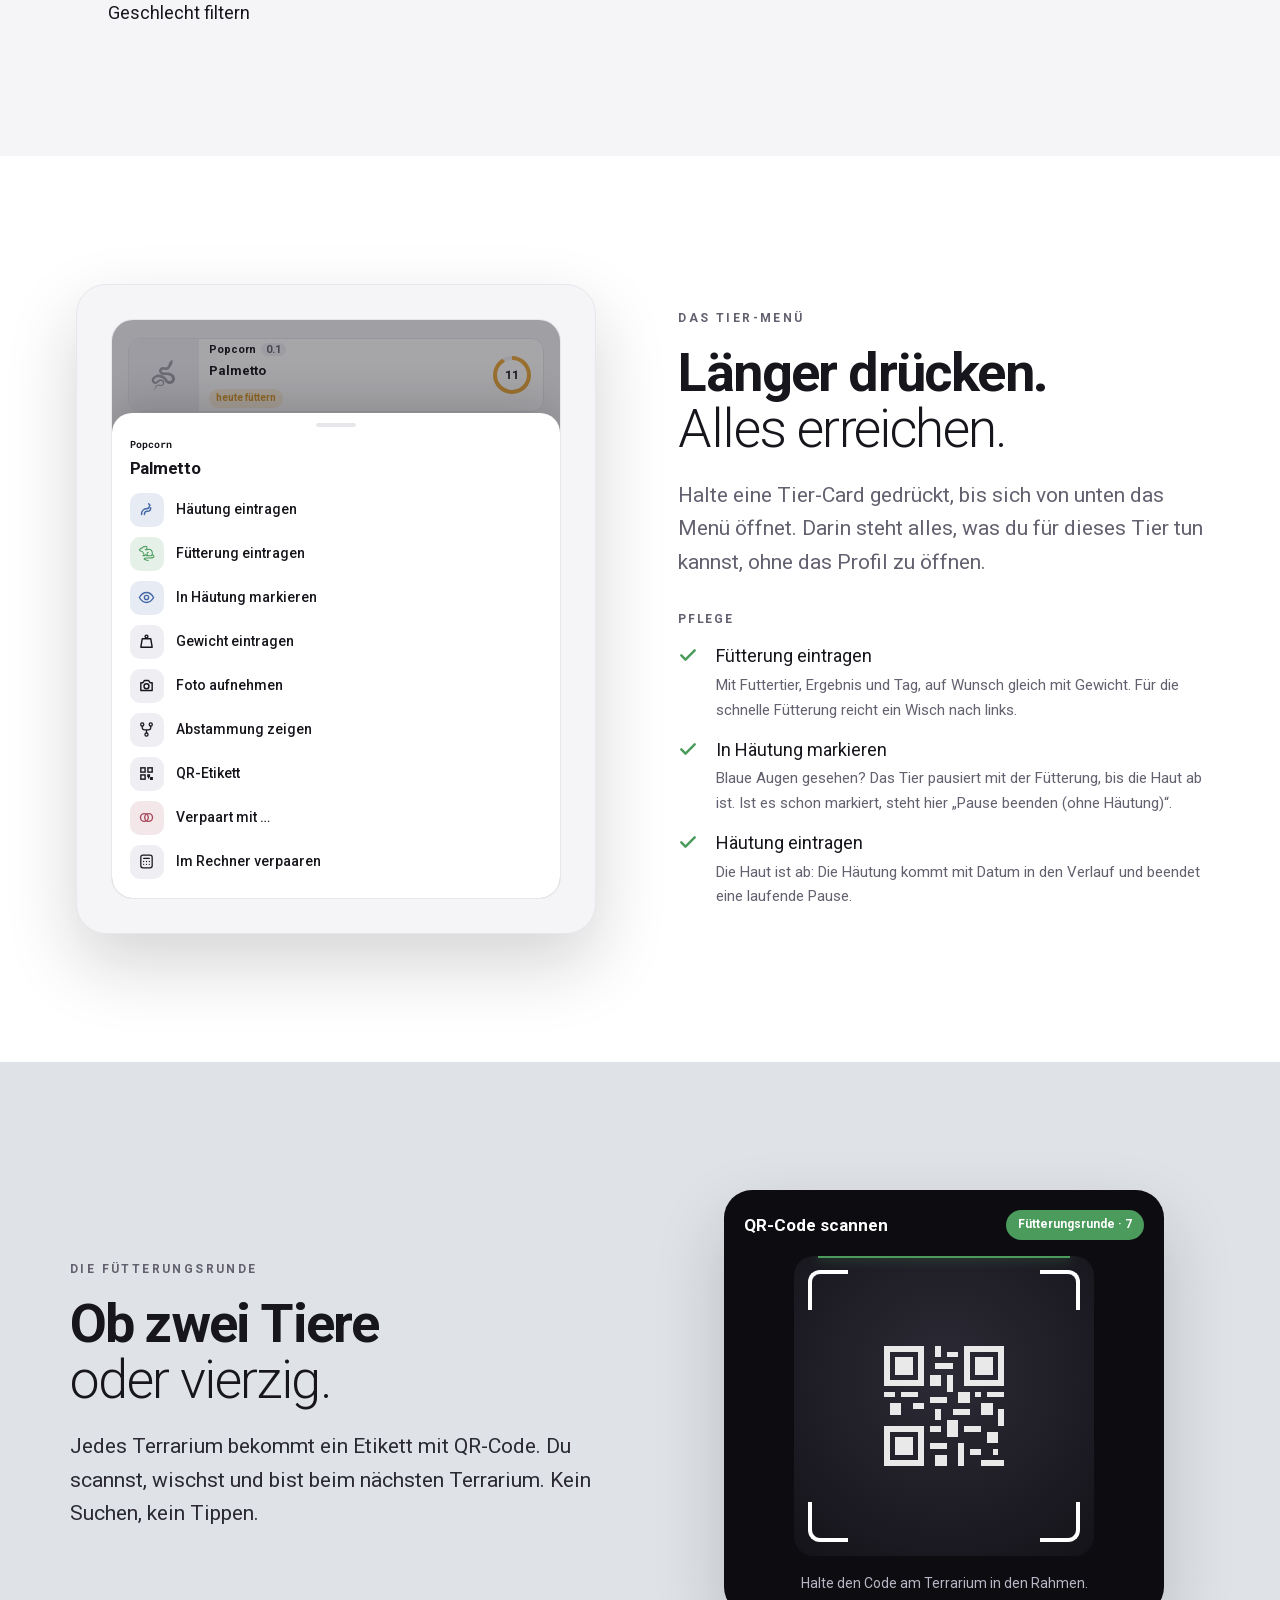
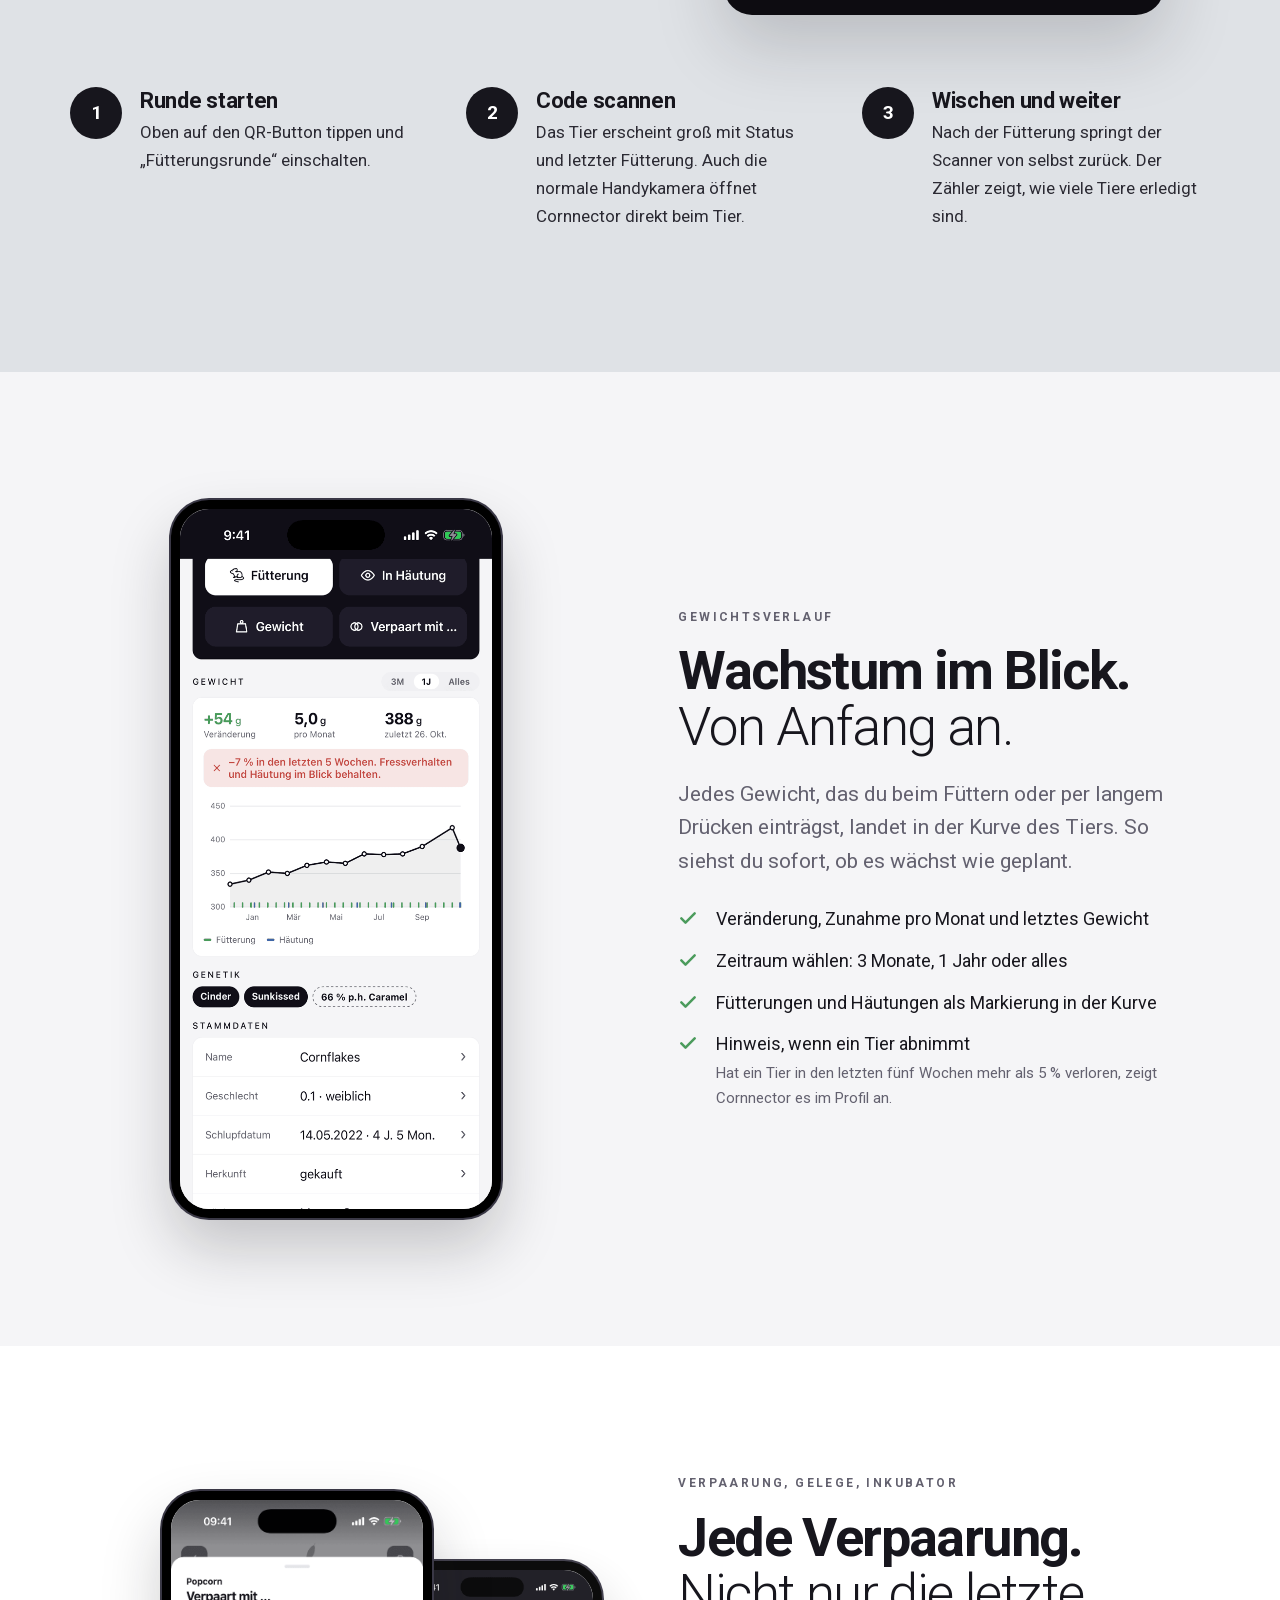
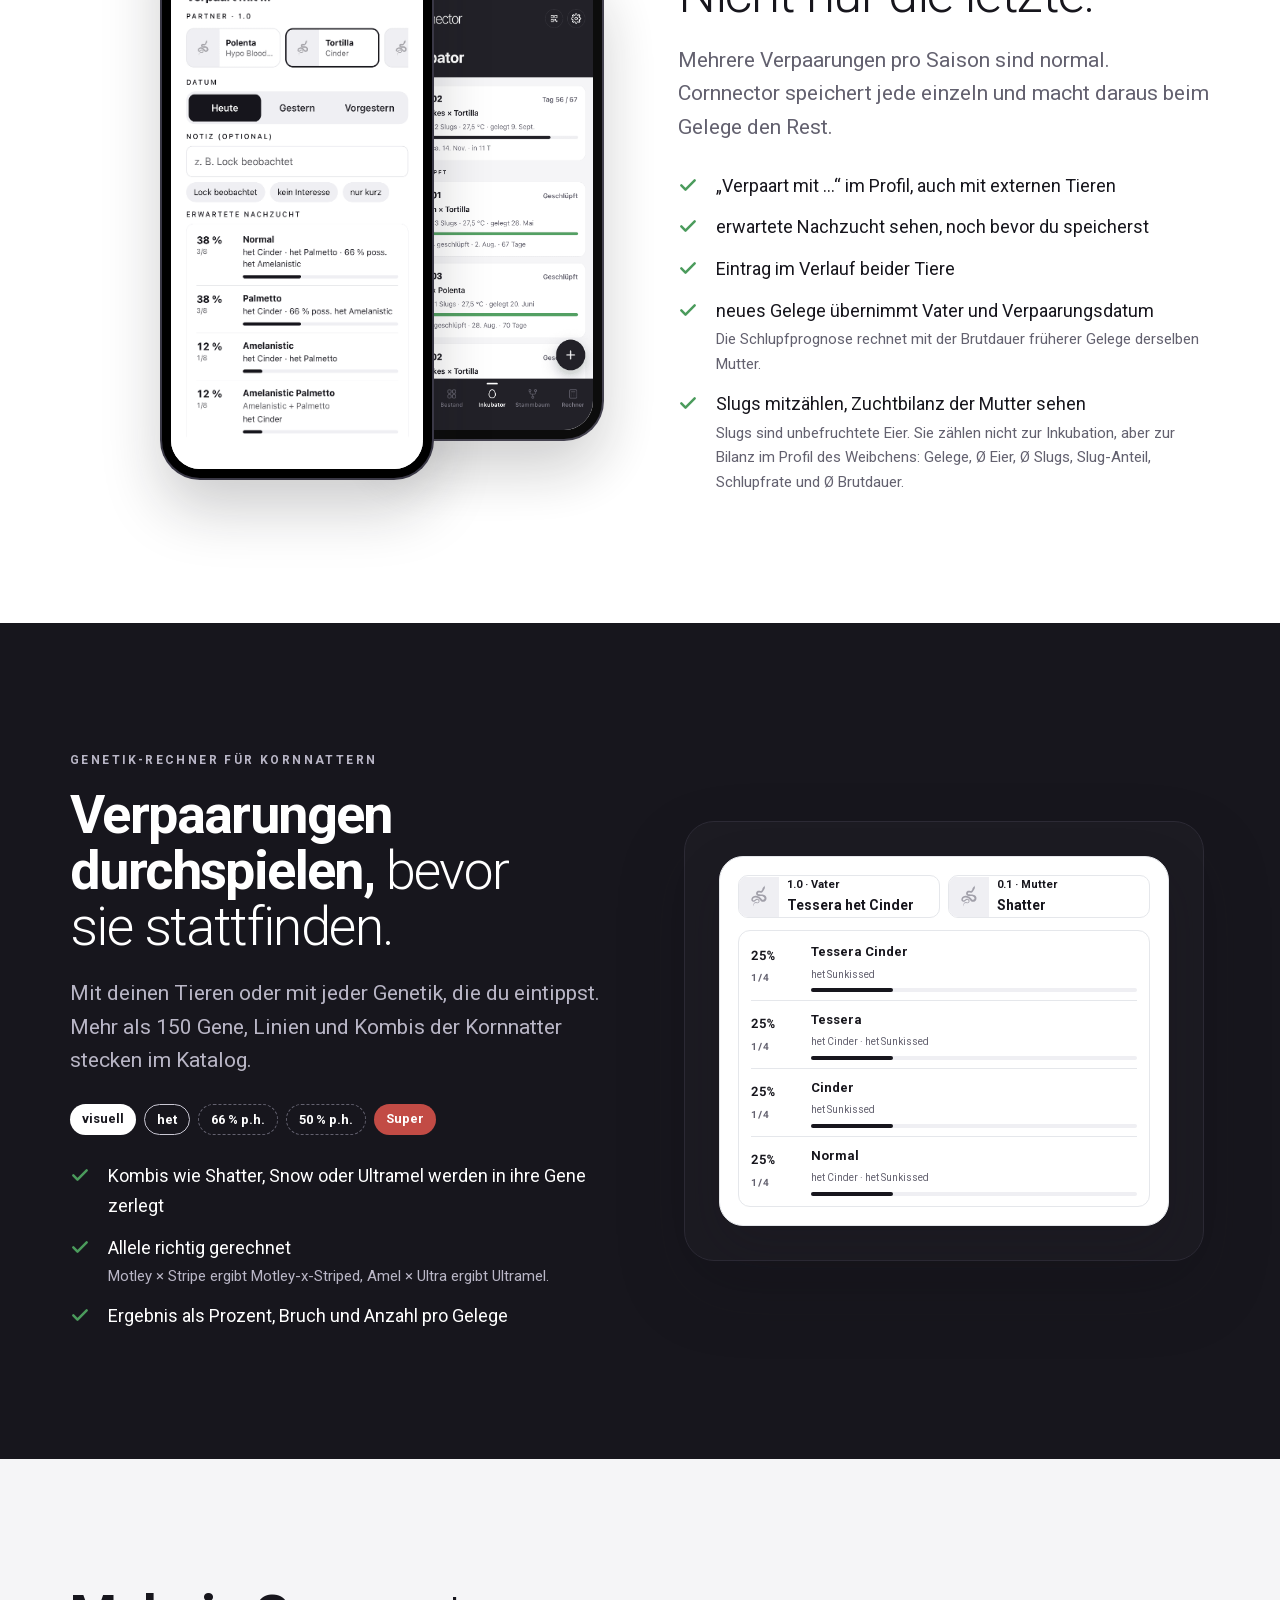
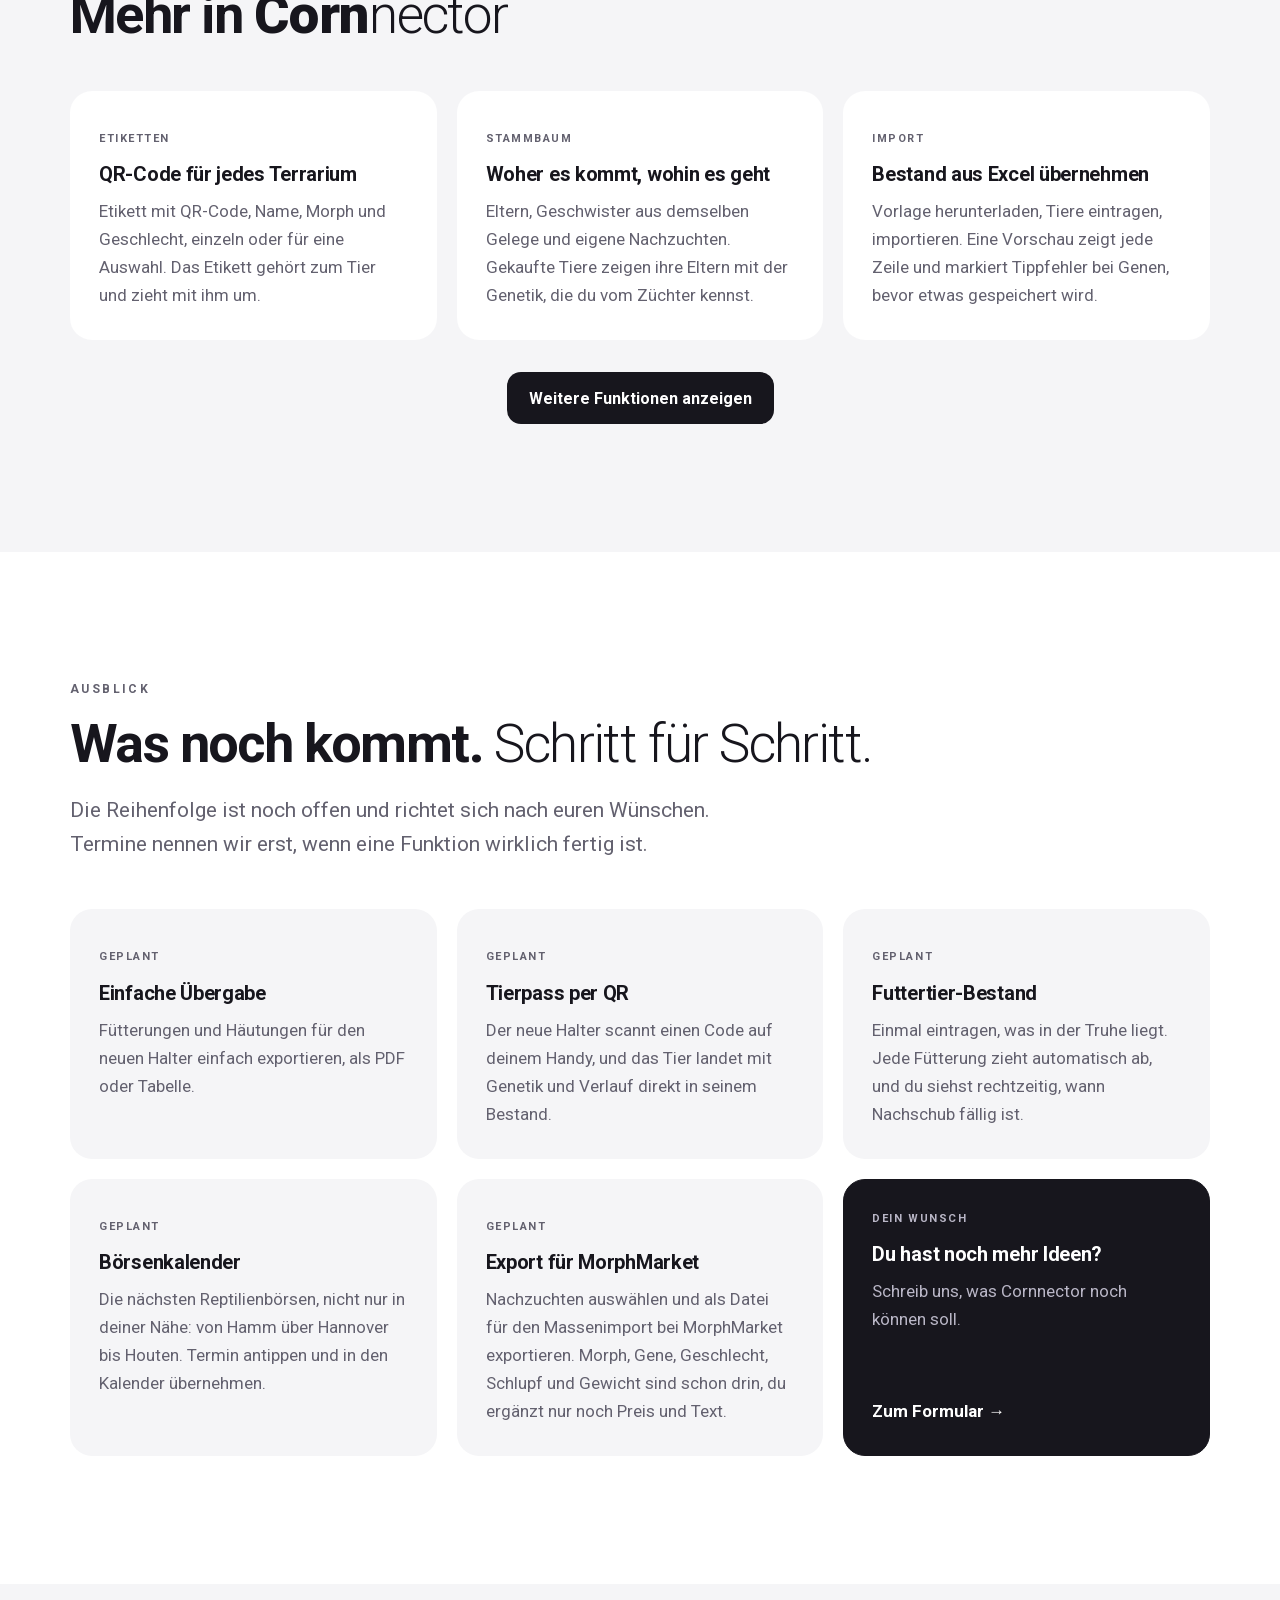
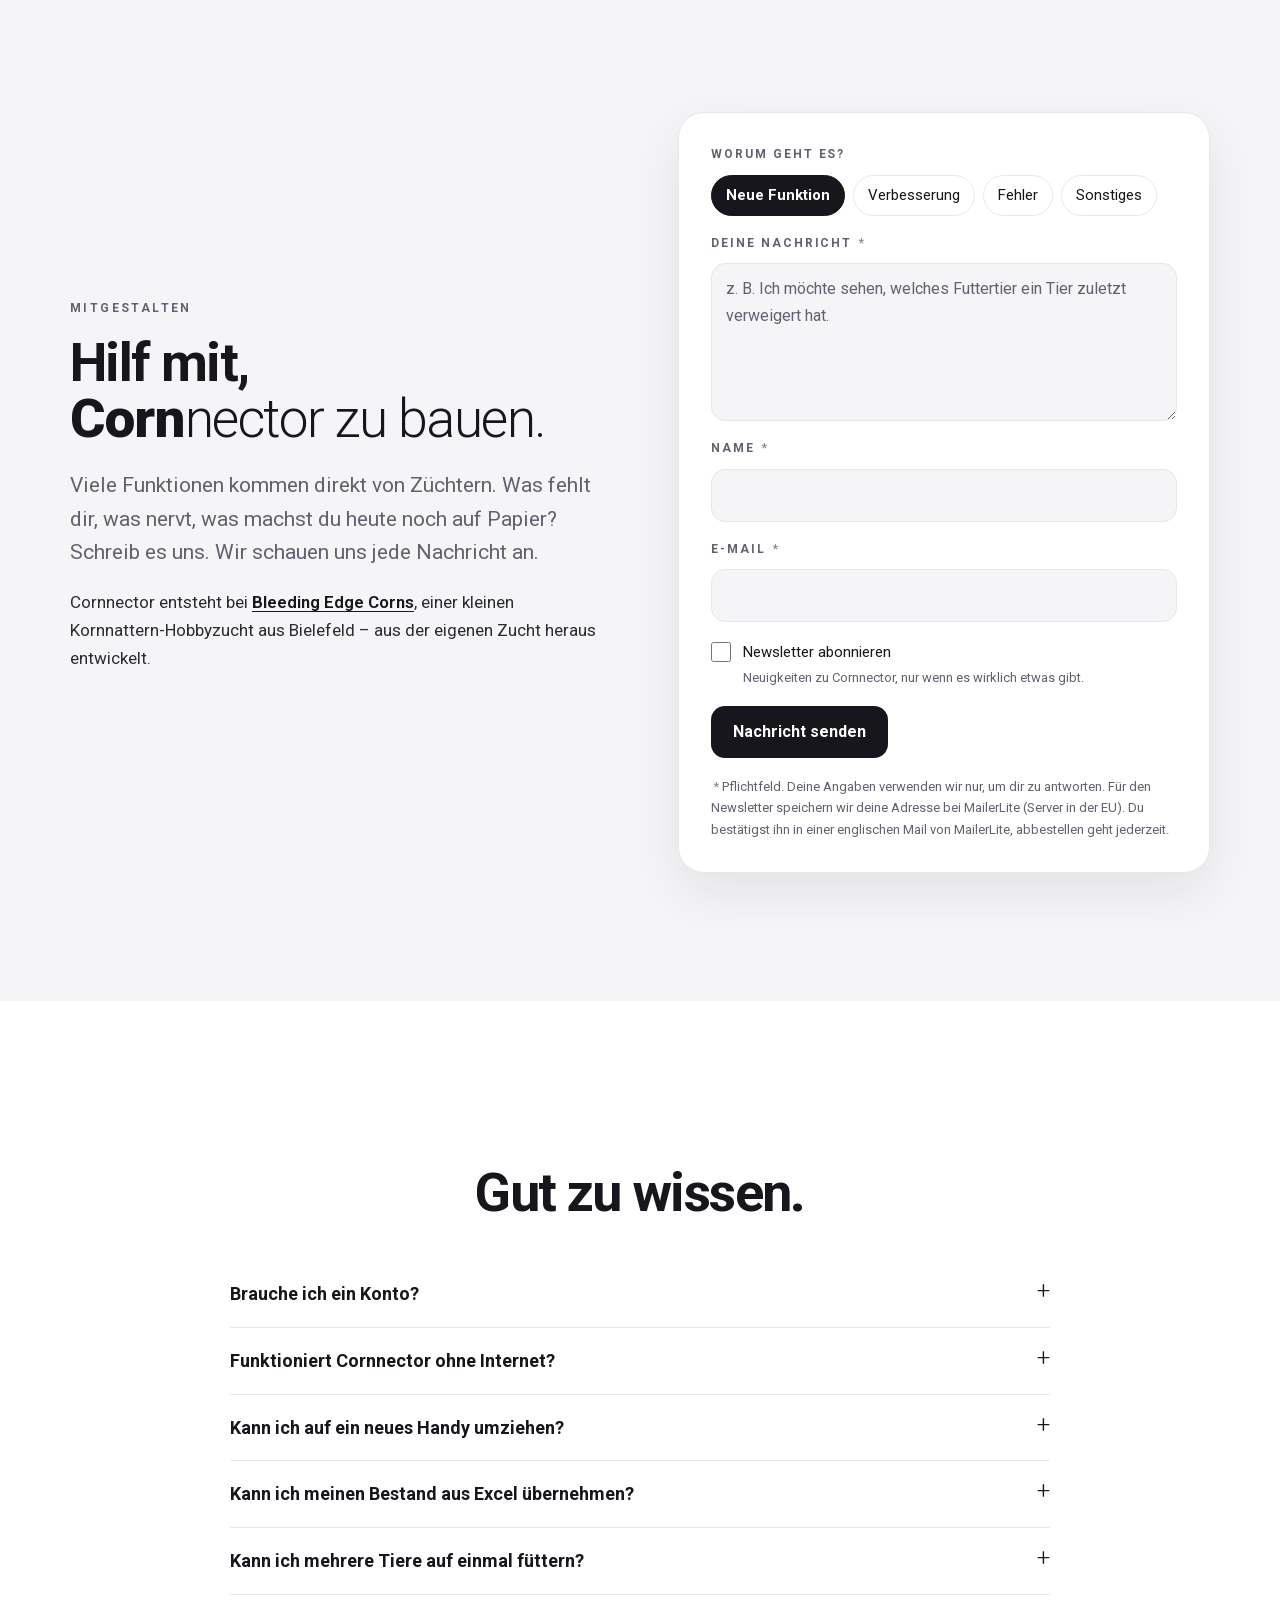
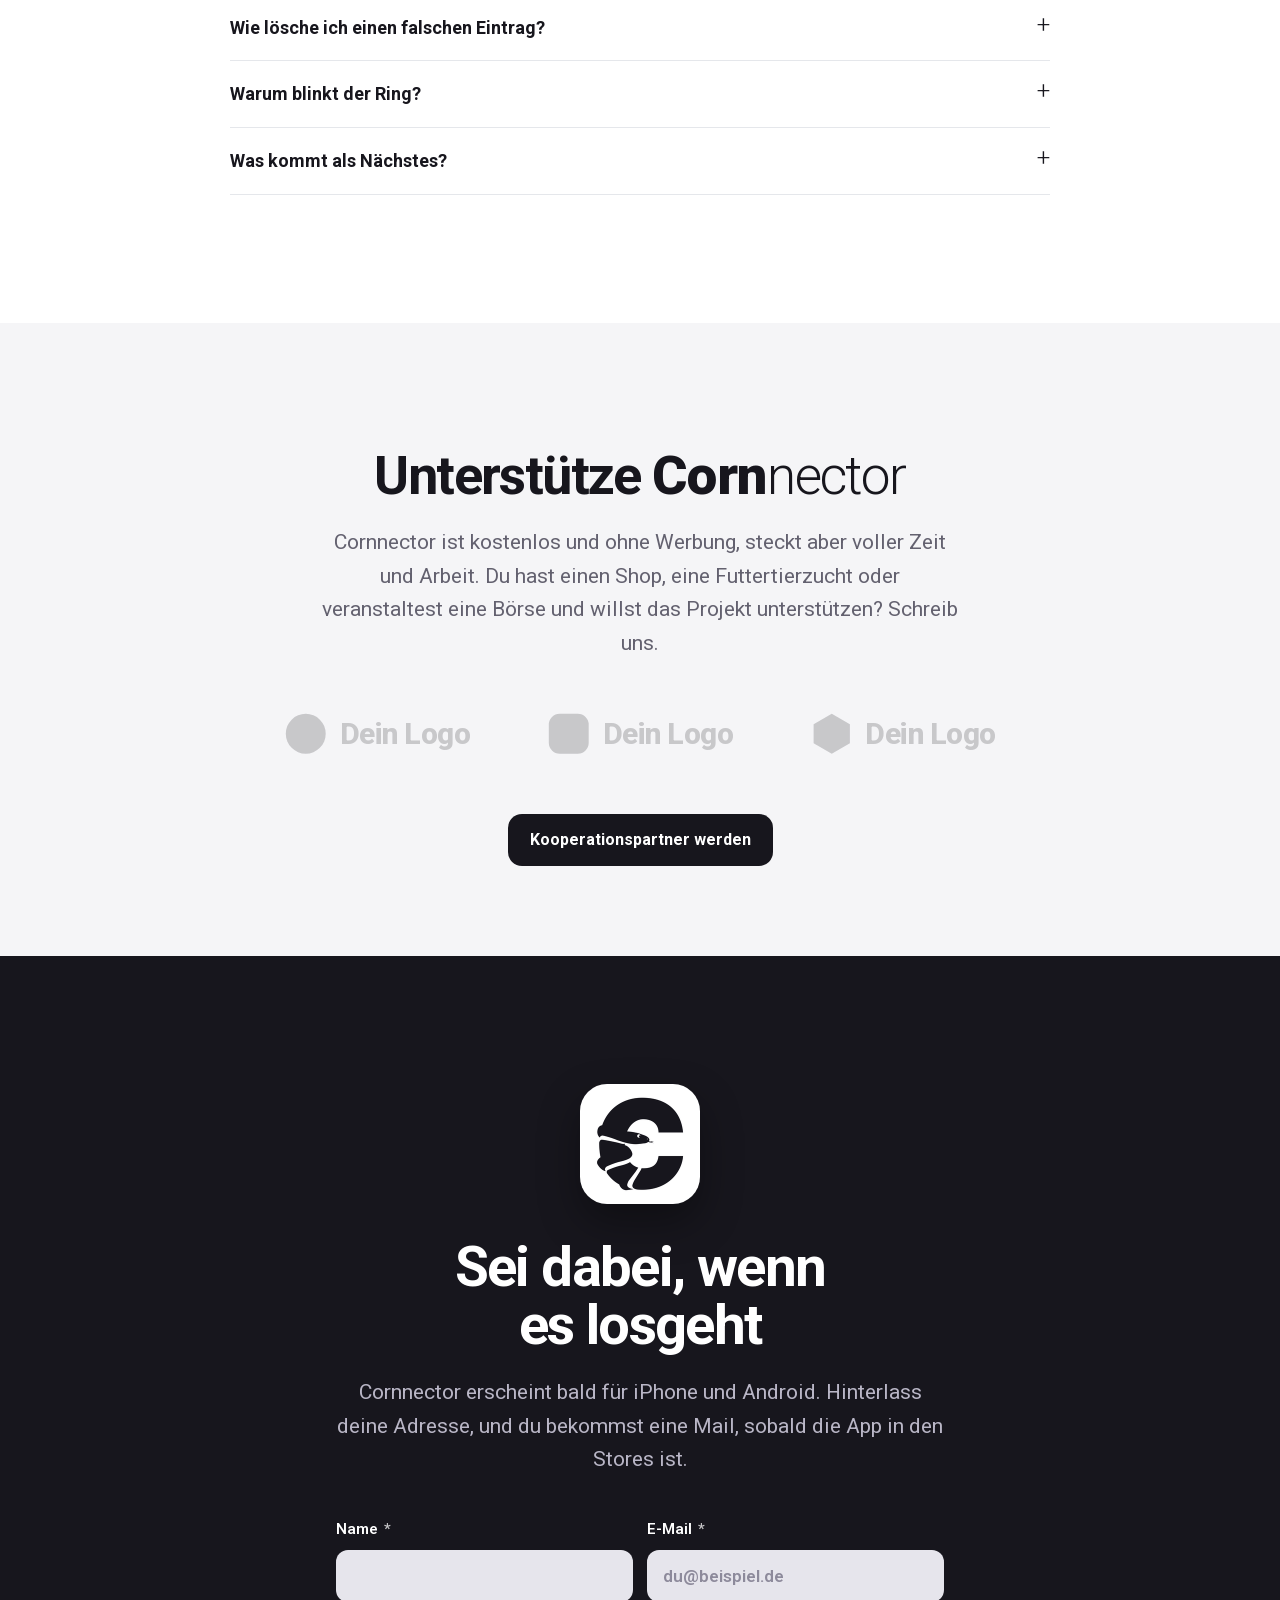
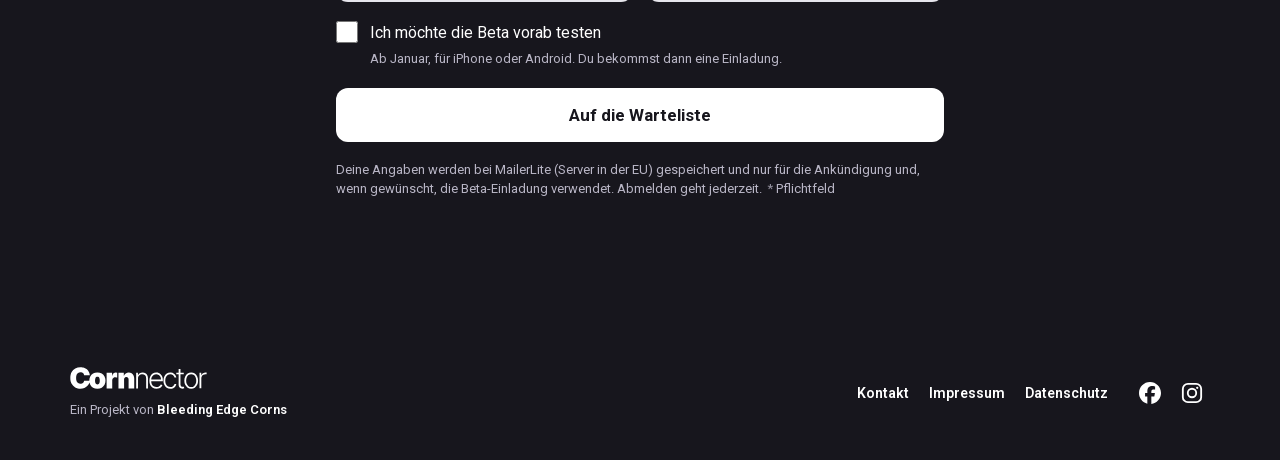
==== commit 9fd2bc1e: "Hero-Buttons: Beta-Tester werden / Auf die Merkliste Co-Authored-By: Claude Opus 5.5 <noreply@anthro" ====
--- a/index.html
+++ b/index.html
@@ -26,7 +26,7 @@
 <meta name="theme-color" content="#17161d">
 <link rel="icon" type="image/png" href="assets/img/5af7d0ea1a.png?v=5af7d0ea"><link rel="apple-touch-icon" href="assets/img/5af7d0ea1a.png?v=5af7d0ea">
 <link rel="stylesheet" href="assets/fonts.css?v=b378f25280">
-<link rel="stylesheet" href="assets/cornnector.css?v=0cb697985f">
+<link rel="stylesheet" href="assets/cornnector.css?v=06845d29f6">
 <script type="application/ld+json">{"@context": "https://schema.org", "@type": "MobileApplication", "name": "Cornnector", "description": "Cornnector dokumentiert Fütterungen, Häutungen, Verpaarungen und Gelege – inklusive genetischer Ergebnisse. Alle Informationen digital. Direkt dort, wo du sie brauchst.", "operatingSystem": "iOS, Android", "applicationCategory": "LifestyleApplication", "inLanguage": ["de", "en"], "offers": {"@type": "Offer", "price": "0", "priceCurrency": "EUR"}, "publisher": {"@type": "Organization", "@id": "https://www.bleeding-edge-corns.com/#organization", "name": "Bleeding Edge Corns", "url": "https://www.bleeding-edge-corns.com/"}, "author": {"@type": "Organization", "@id": "https://www.bleeding-edge-corns.com/#organization", "name": "Bleeding Edge Corns", "url": "https://www.bleeding-edge-corns.com/"}}</script>
 <script type="application/ld+json">{"@context": "https://schema.org", "@type": "FAQPage", "mainEntity": [{"@type": "Question", "name": "Brauche ich ein Konto?", "acceptedAnswer": {"@type": "Answer", "text": "Nein. App öffnen und loslegen. Deine Daten liegen auf deinem Handy, nicht auf fremden Servern."}}, {"@type": "Question", "name": "Funktioniert Cornnector ohne Internet?", "acceptedAnswer": {"@type": "Answer", "text": "Ja. Alles liegt auf deinem Handy. Du kannst auch im Keller ohne Empfang füttern und eintragen."}}, {"@type": "Question", "name": "Kann ich auf ein neues Handy umziehen?", "acceptedAnswer": {"@type": "Answer", "text": "Ja. Sicherung exportieren, auf dem neuen Handy importieren, fertig. Alle Tiere, Verläufe und Gelege sind wieder da."}}, {"@type": "Question", "name": "Kann ich meinen Bestand aus Excel übernehmen?", "acceptedAnswer": {"@type": "Answer", "text": "Ja. In den Einstellungen gibt es eine Vorlage. Trag deine Tiere ein und importiere die Datei. Vorher prüft eine Vorschau jede Zeile."}}, {"@type": "Question", "name": "Kann ich mehrere Tiere auf einmal füttern?", "acceptedAnswer": {"@type": "Answer", "text": "Ja, mit der Fütterungsrunde: Du gehst von Terrarium zu Terrarium, scannst das Etikett und trägst jede Fütterung mit einem Wisch ein. Im Hub wischst du fällige Tiere einfach nach links."}}, {"@type": "Question", "name": "Wie lösche ich einen falschen Eintrag?", "acceptedAnswer": {"@type": "Answer", "text": "Im Tierprofil unter „Verlauf“ den Eintrag nach links wischen. Direkt danach kannst du das Löschen mit „Rückgängig“ zurücknehmen."}}, {"@type": "Question", "name": "Warum blinkt der Ring?", "acceptedAnswer": {"@type": "Answer", "text": "Das Tier ist über seinem Futterintervall. Das Intervall stellst du im Profil unter „Futterintervall“ ein."}}, {"@type": "Question", "name": "Was kommt als Nächstes?", "acceptedAnswer": {"@type": "Answer", "text": "Einfache Übergabe, Tierpass per QR, Börsenkalender und mehr. Alles unter Ausblick. Dir fehlt etwas? Schreib uns."}}]}</script>
 </head>
@@ -59,7 +59,7 @@
     <h1><span class="lt">Deine</span> Nattern. <span>Im <span class="cn"><b>Corn</b>nector</span> verbunden.</span></h1>
     <p class="lead">Cornnector dokumentiert Fütterungen, Häutungen, Verpaarungen und Gelege – inklusive genetischer Ergebnisse. Alle Informationen digital. Direkt dort, wo du sie brauchst.</p>
     <p class="free">Bald kostenlos für iPhone und Android</p>
-    <div class="btns"><a class="btn light wl-m" href="#vormerken">Auf die Warteliste</a><a class="btn line" href="#start">Die App kennenlernen</a></div>
+    <div class="btns"><a class="btn light" href="#vormerken" data-beta>Beta-Tester werden</a><a class="btn line" href="#vormerken">Auf die Merkliste</a></div>
   </div>
   <div class="hero-shot"><div class="iphone" role="img" aria-label="Die Kornnatter-App Cornnector auf dem iPhone: der Hub mit den heute fälligen Fütterungen">
     <picture class="hero-photo"><source media="(max-width:430px)" srcset="assets/img/hero-390.jpg?v=bfcae047 1x, assets/img/hero-390@2x.jpg?v=2cab6b69 2x"><source media="(max-width:700px)" srcset="assets/img/hero-700.jpg?v=38a627fa 1x, assets/img/hero-700@2x.jpg?v=b11c8f74 2x"><source media="(max-width:768px)" srcset="assets/img/hero-768.jpg?v=11e37203 1x, assets/img/hero-768@2x.jpg?v=f951c977 2x"><source media="(max-width:900px)" srcset="assets/img/hero-820.jpg?v=0de168e0 1x, assets/img/hero-820@2x.jpg?v=f01f7d84 2x"><source media="(max-width:1024px)" srcset="assets/img/hero-1024.jpg?v=c9457e7d 1x, assets/img/hero-1024@2x.jpg?v=f13a4868 2x"><source media="(max-width:1280px)" srcset="assets/img/hero-1280.jpg?v=31a64adf 1x, assets/img/hero-1280@2x.jpg?v=8a7829bb 2x"><source media="(min-width:1441px)" srcset="assets/img/hero-breit.jpg?v=f7213252 1x, assets/img/hero-breit@2x.jpg?v=442c9a98 2x"><img src="assets/img/hero-1440.jpg?v=e1de4558" srcset="assets/img/hero-1440.jpg?v=e1de4558 1x, assets/img/hero-1440@2x.jpg?v=e6878d9d 2x" alt="" decoding="async" fetchpriority="low"></picture>
@@ -333,6 +333,7 @@
 const secs=[...document.querySelectorAll('section[id]')],as=[...l.querySelectorAll(':scope > a')];
 const io=new IntersectionObserver(es=>{es.forEach(e=>{if(e.isIntersecting){const k=e.target.dataset.nav||e.target.id;as.forEach(a=>a.classList.toggle('on',a.getAttribute('href')==='#'+k));}});},{rootMargin:'-45% 0px -50% 0px'});
 secs.forEach(s=>io.observe(s));
+document.querySelectorAll('[data-beta]').forEach(a=>a.addEventListener('click',()=>{document.getElementById('wl-beta').checked=true;}));
 const wf=document.getElementById('wish');
 // Pflichtfelder selbst prüfen: Feld hellrot, eigener Hinweis darunter (kein Browser-Standard)
 const wfErr={w:v=>v?0:1,n:v=>v?0:1,e:v=>!v?1:(/^[^@\s]+@[^@\s]+\.[^@\s]+$/.test(v)?0:2)};
--- a/assets/cornnector.css
+++ b/assets/cornnector.css
@@ -449,8 +449,8 @@
 #mitmachen .origin{margin-top:18px;color:var(--copy)}#mitmachen .origin a{color:var(--head);font-weight:600;text-decoration:underline;text-underline-offset:3px}
 /* Tablet hochkant: Text und iPhone nebeneinander, iPhone etwas kleiner */
 @media (min-width:701px) and (max-width:900px){.hero .grid{grid-template-columns:1fr auto;gap:clamp(24px,4vw,40px)}.hero .iphone{width:290px}.hero h1{font-size:clamp(40px,6.2vw,54px)}}
-.hero .wl-m{display:none}
-@media (max-width:700px){.hero{padding-top:20px}.hero .wl-m{display:inline-flex}.hero .btns .line{display:none}.hero .btns{margin-top:26px}.hero .grid{gap:0}.hero .grid>div:first-child{padding-bottom:36px!important}}
+
+@media (max-width:700px){.hero{padding-top:20px}.hero .btns .line{display:none}.hero .btns{margin-top:26px}.hero .grid{gap:0}.hero .grid>div:first-child{padding-bottom:36px!important}}
 #kooperation{text-align:center;padding-block:clamp(56px,7vw,96px)}#kooperation .lead{max-width:640px;margin-inline:auto}#kooperation .btn{margin-top:28px}
 #kooperation .plogos{--pg:clamp(40px,5vw,56px);display:flex;justify-content:center;align-items:center;gap:clamp(36px,6vw,80px);margin-block:calc(var(--pg) - 8px) var(--pg)}#kooperation .plogos + .btn{margin-top:0}#kooperation .plogo{display:flex;align-items:center;justify-content:center;gap:12px;font-weight:800;font-size:clamp(24px,2.6vw,30px);letter-spacing:-.5px;white-space:nowrap;color:var(--head);opacity:.2;animation:plogo 7.5s ease-in-out infinite}#kooperation .plogo svg{width:1.45em;height:1.45em;flex:none}#kooperation .plogo:nth-child(2){animation-delay:2.5s}#kooperation .plogo:nth-child(3){animation-delay:5s}@keyframes plogo{0%,40%,100%{opacity:.2}7%,33%{opacity:1}}@media (max-width:600px){#kooperation .plogos{position:relative;overflow:hidden;height:52px;margin-inline:calc(-1*var(--gut))}#kooperation .plogo{position:absolute;inset:0;opacity:1;font-size:26px;animation:plogo-m 7.5s ease-in-out infinite backwards}#kooperation .plogo:nth-child(2){animation-delay:2.5s}#kooperation .plogo:nth-child(3){animation-delay:5s}}@keyframes plogo-m{0%{transform:translateX(100%)}7%,33.3%{transform:translateX(0)}40.3%,100%{transform:translateX(-100%)}}@media (max-width:600px) and (prefers-reduced-motion:reduce){#kooperation .plogo:not(:first-child){display:none}}
 .wl .ok,.wdone{max-width:560px;margin:40px auto 0;background:#fff;color:var(--ink);border-radius:22px;padding:34px 30px 30px;text-align:center;box-shadow:0 24px 60px rgba(0,0,0,.28)}.wl .ok:focus,.wdone:focus{outline:none}.okic{width:58px;height:58px;border-radius:50%;background:#e5f1e8;color:#4b9b5c;display:grid;place-items:center;margin:0 auto 18px}.okic svg{width:30px;height:30px}.wl .ok h3,.wdone h3{font-size:24px;line-height:1.2;margin:0 0 12px;color:var(--ink)}.wl .ok p,.wdone p{font-size:16px;line-height:1.55;color:#3a3946;margin:0}.wl .ok b{color:var(--ink);word-break:break-all}.wl .ok .okhint,.wdone .okhint{font-size:14px;color:#63616f;margin-top:14px}.wdone{margin:0;align-self:center;box-shadow:0 18px 44px rgba(23,22,29,.1)}.wish[hidden],.wdone[hidden]{display:none!important}.wish .hp{position:absolute;left:-5000px}.wish button[disabled]{opacity:.6;cursor:progress}@media (max-width:600px){.wl .ok,.wdone{padding:28px 22px 24px}}
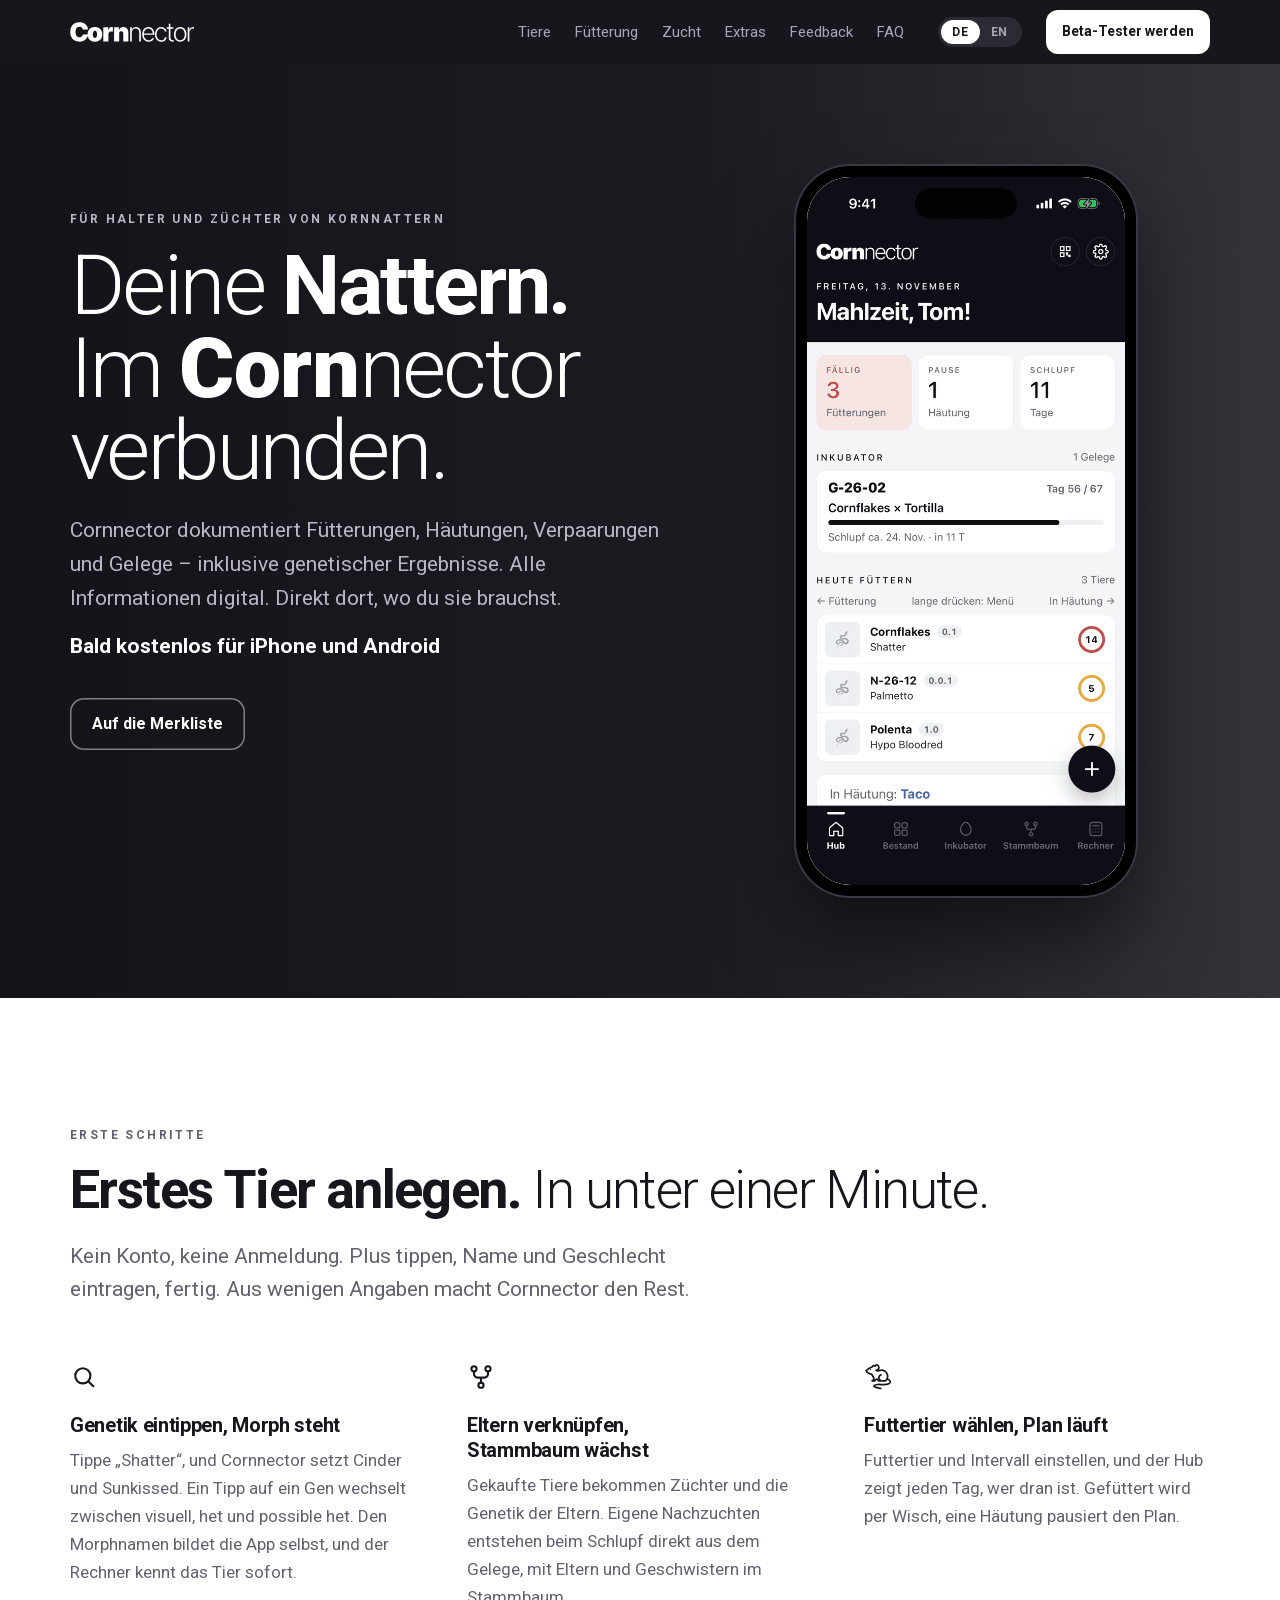
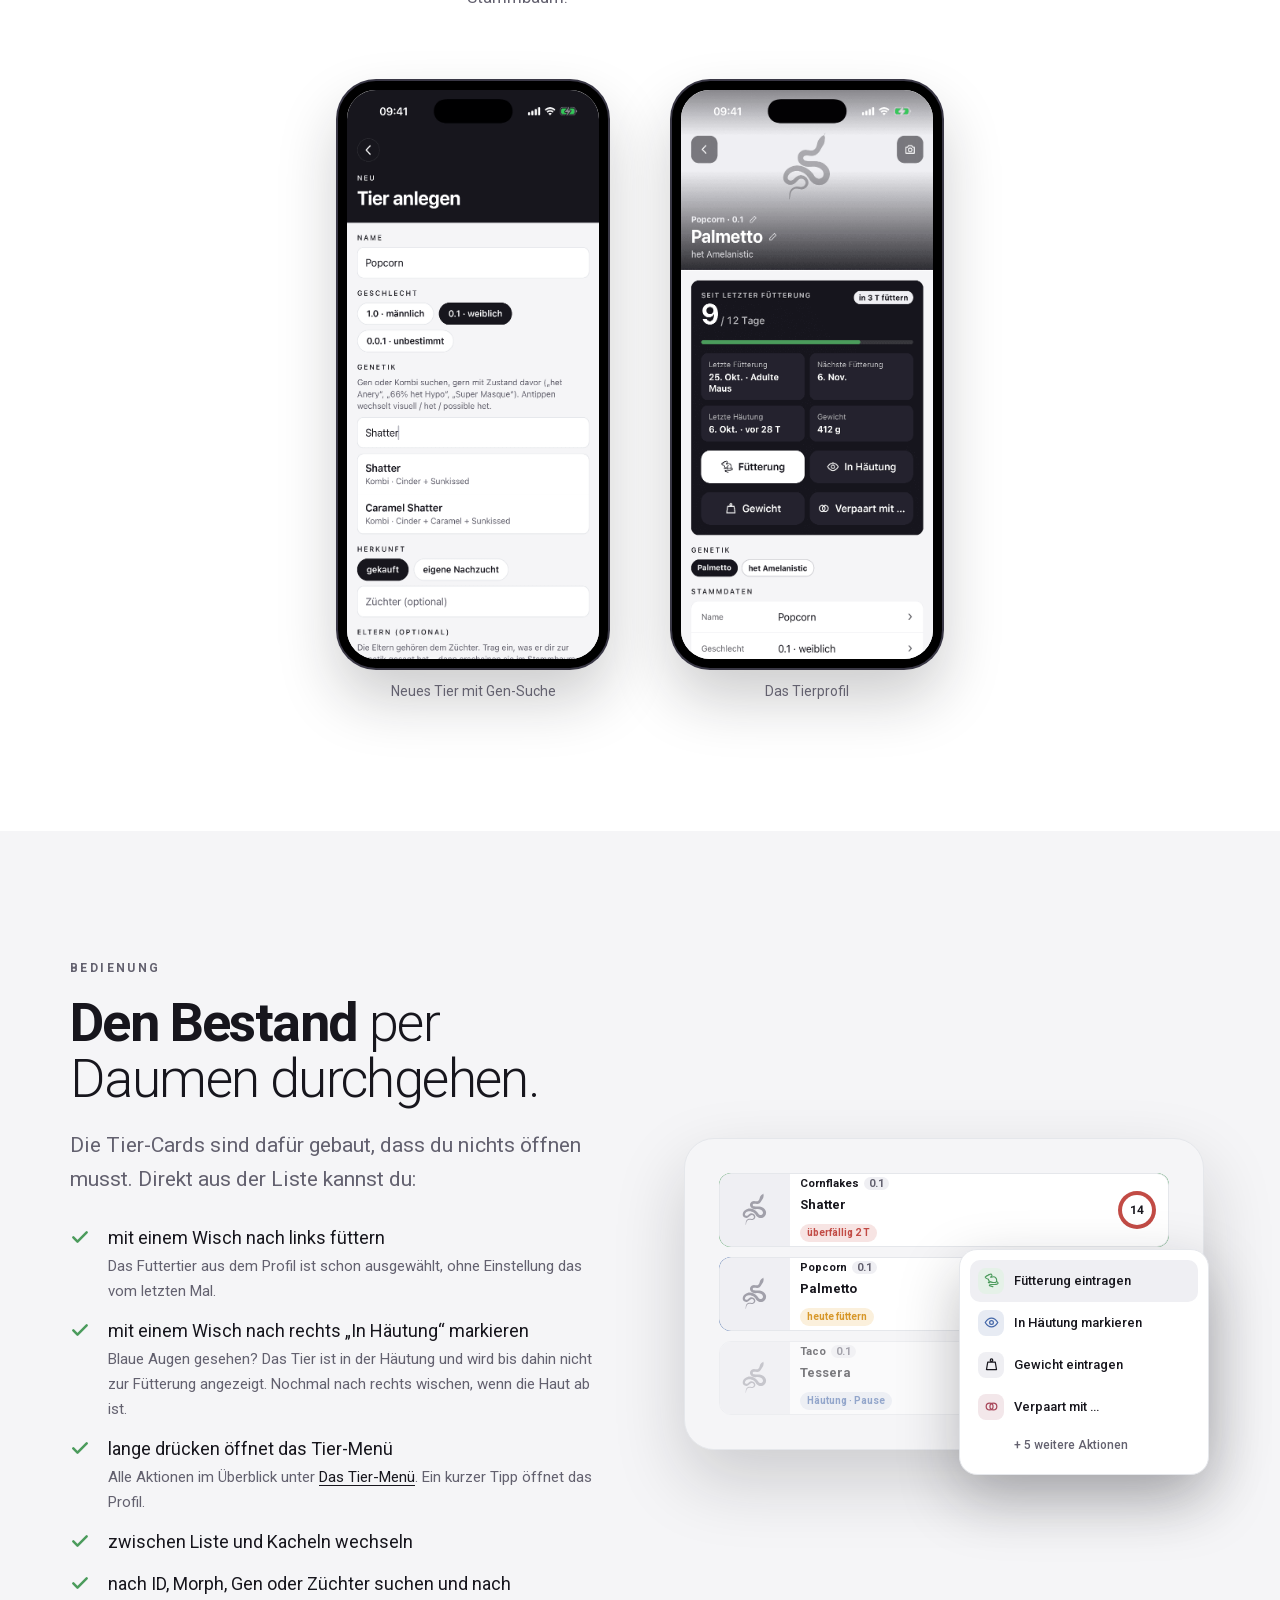
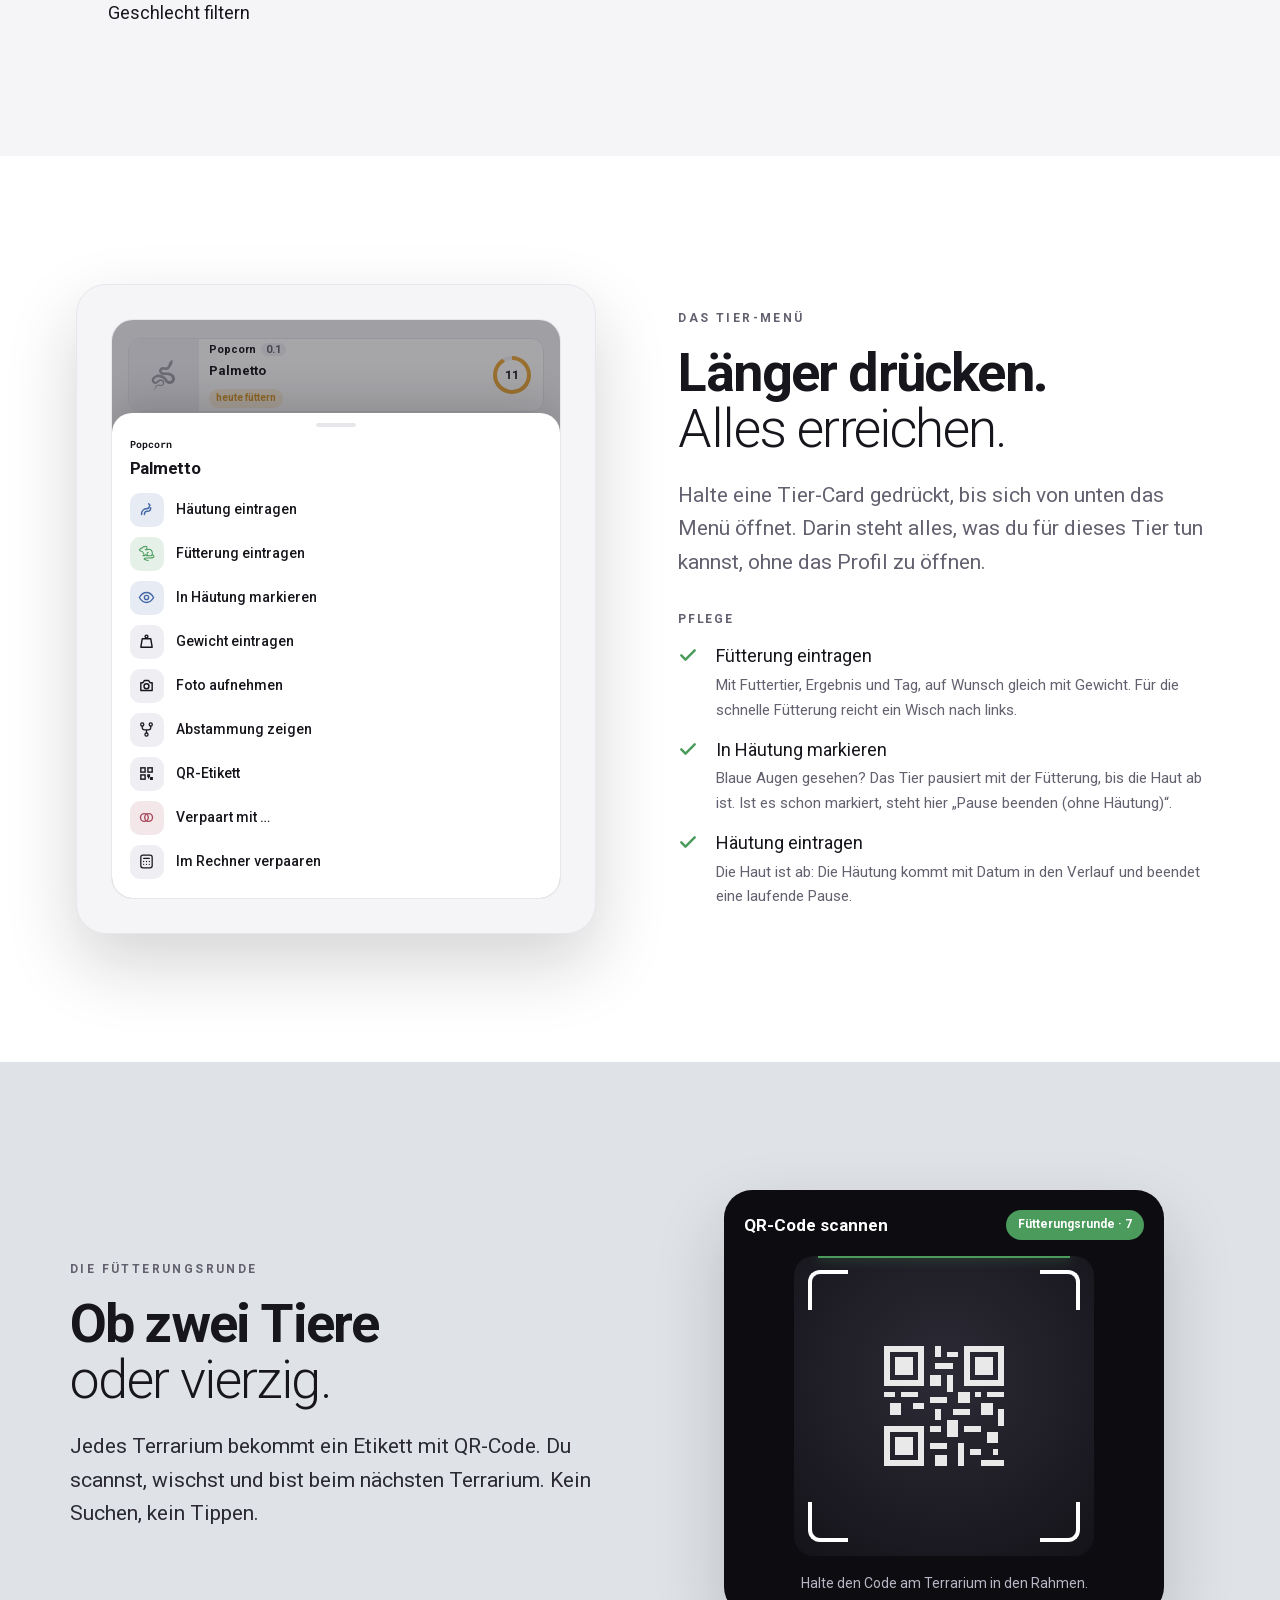
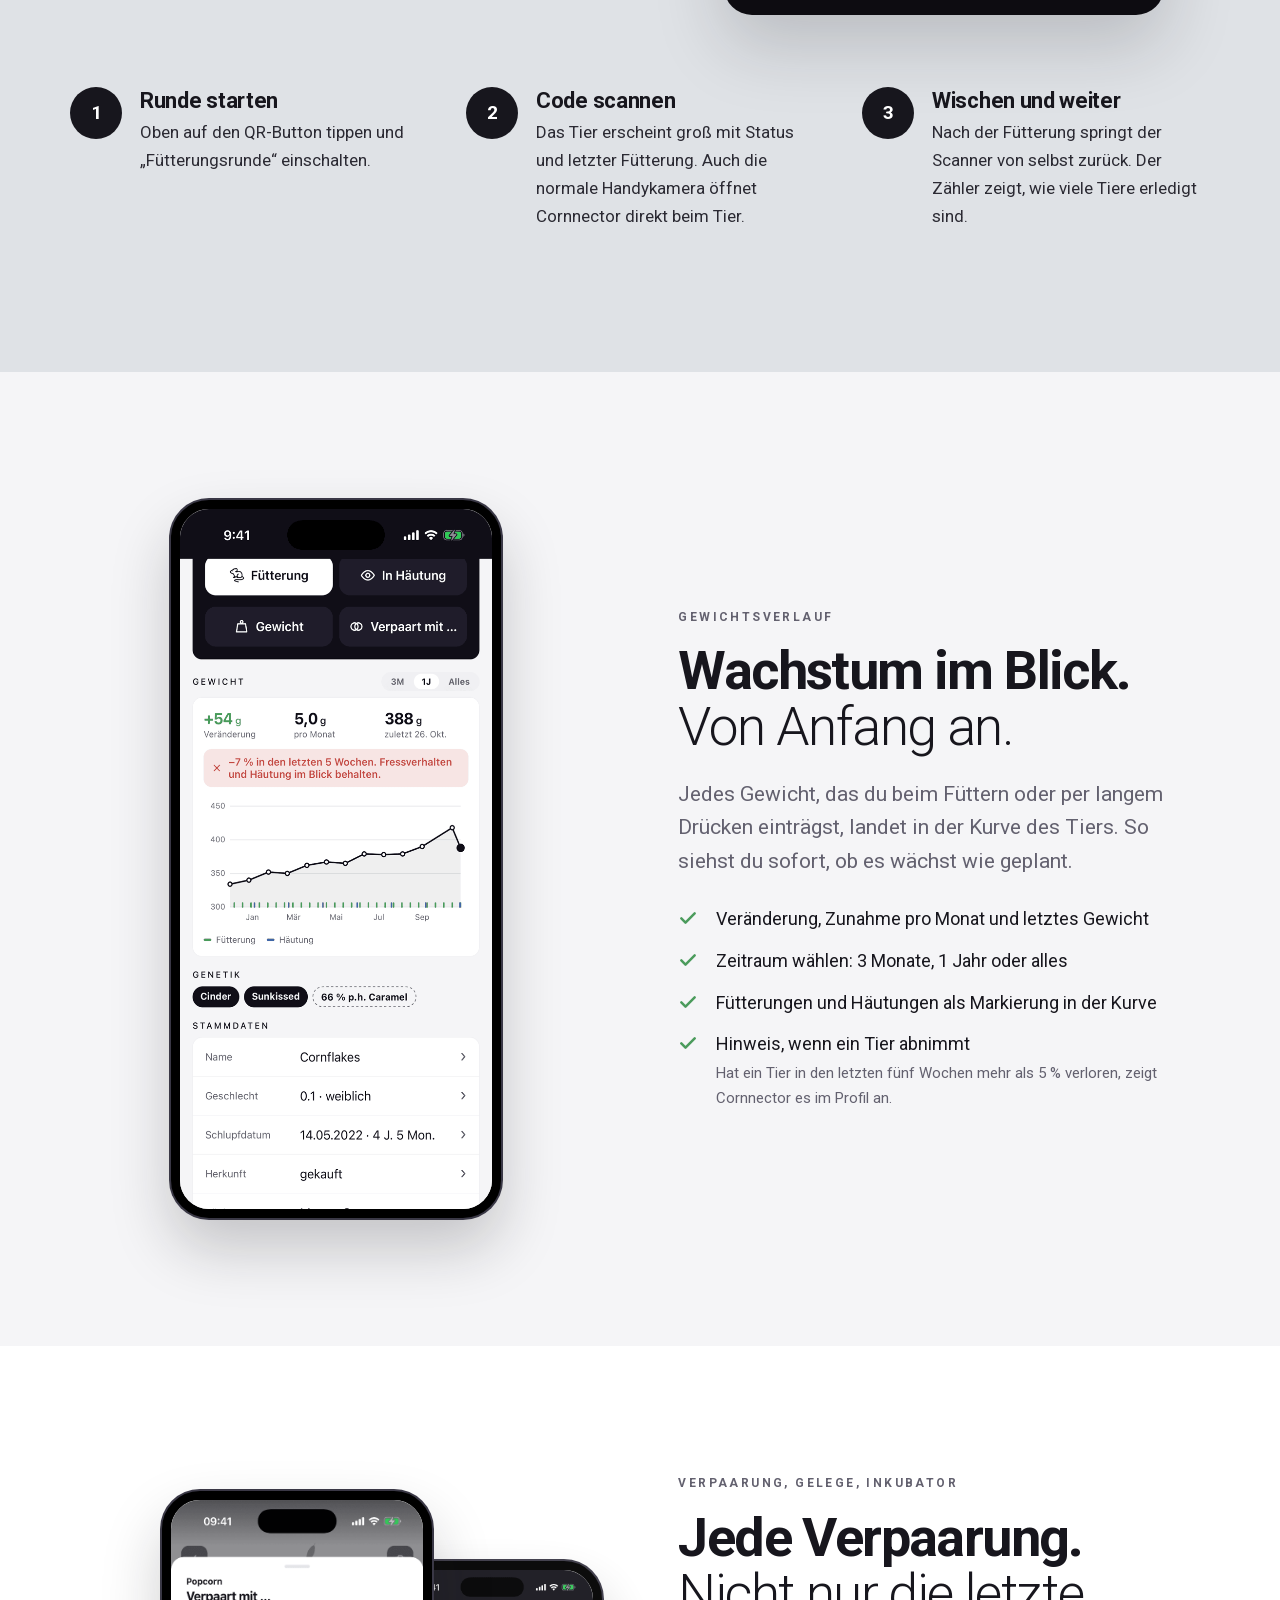
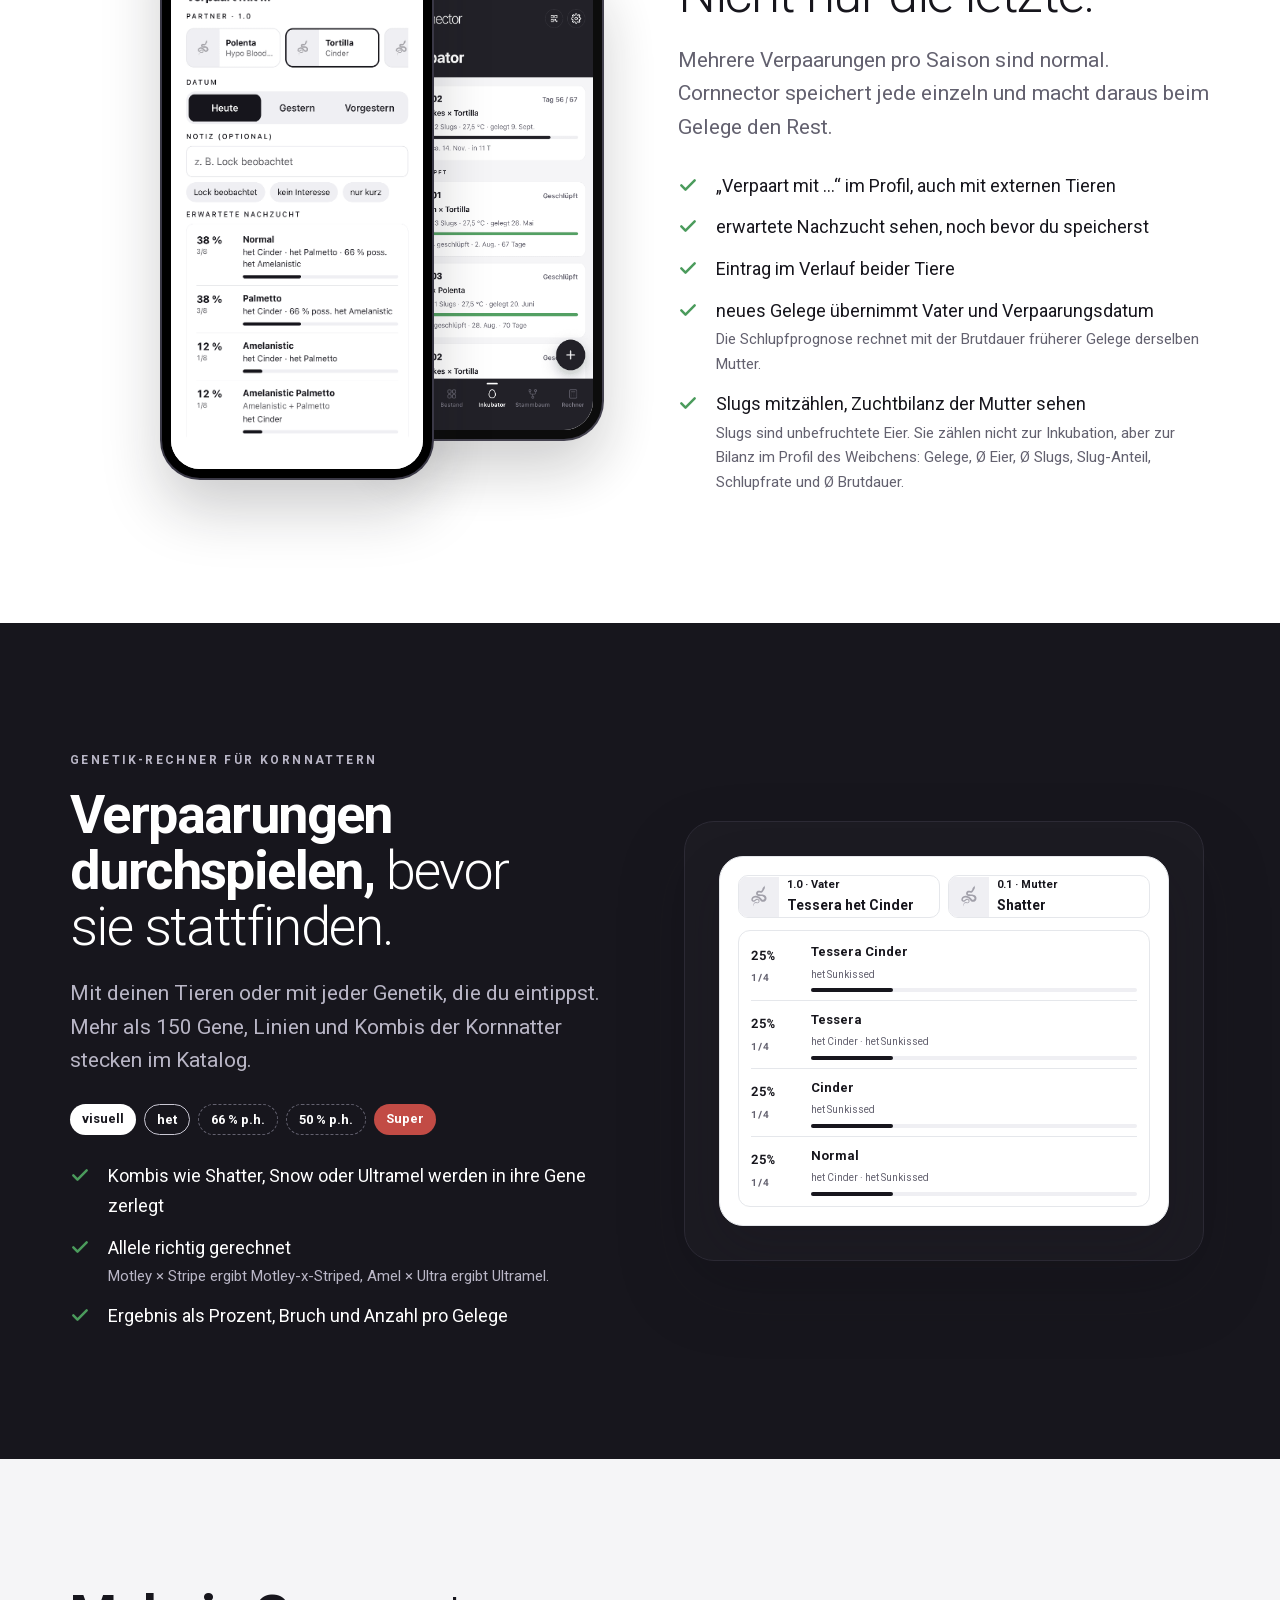
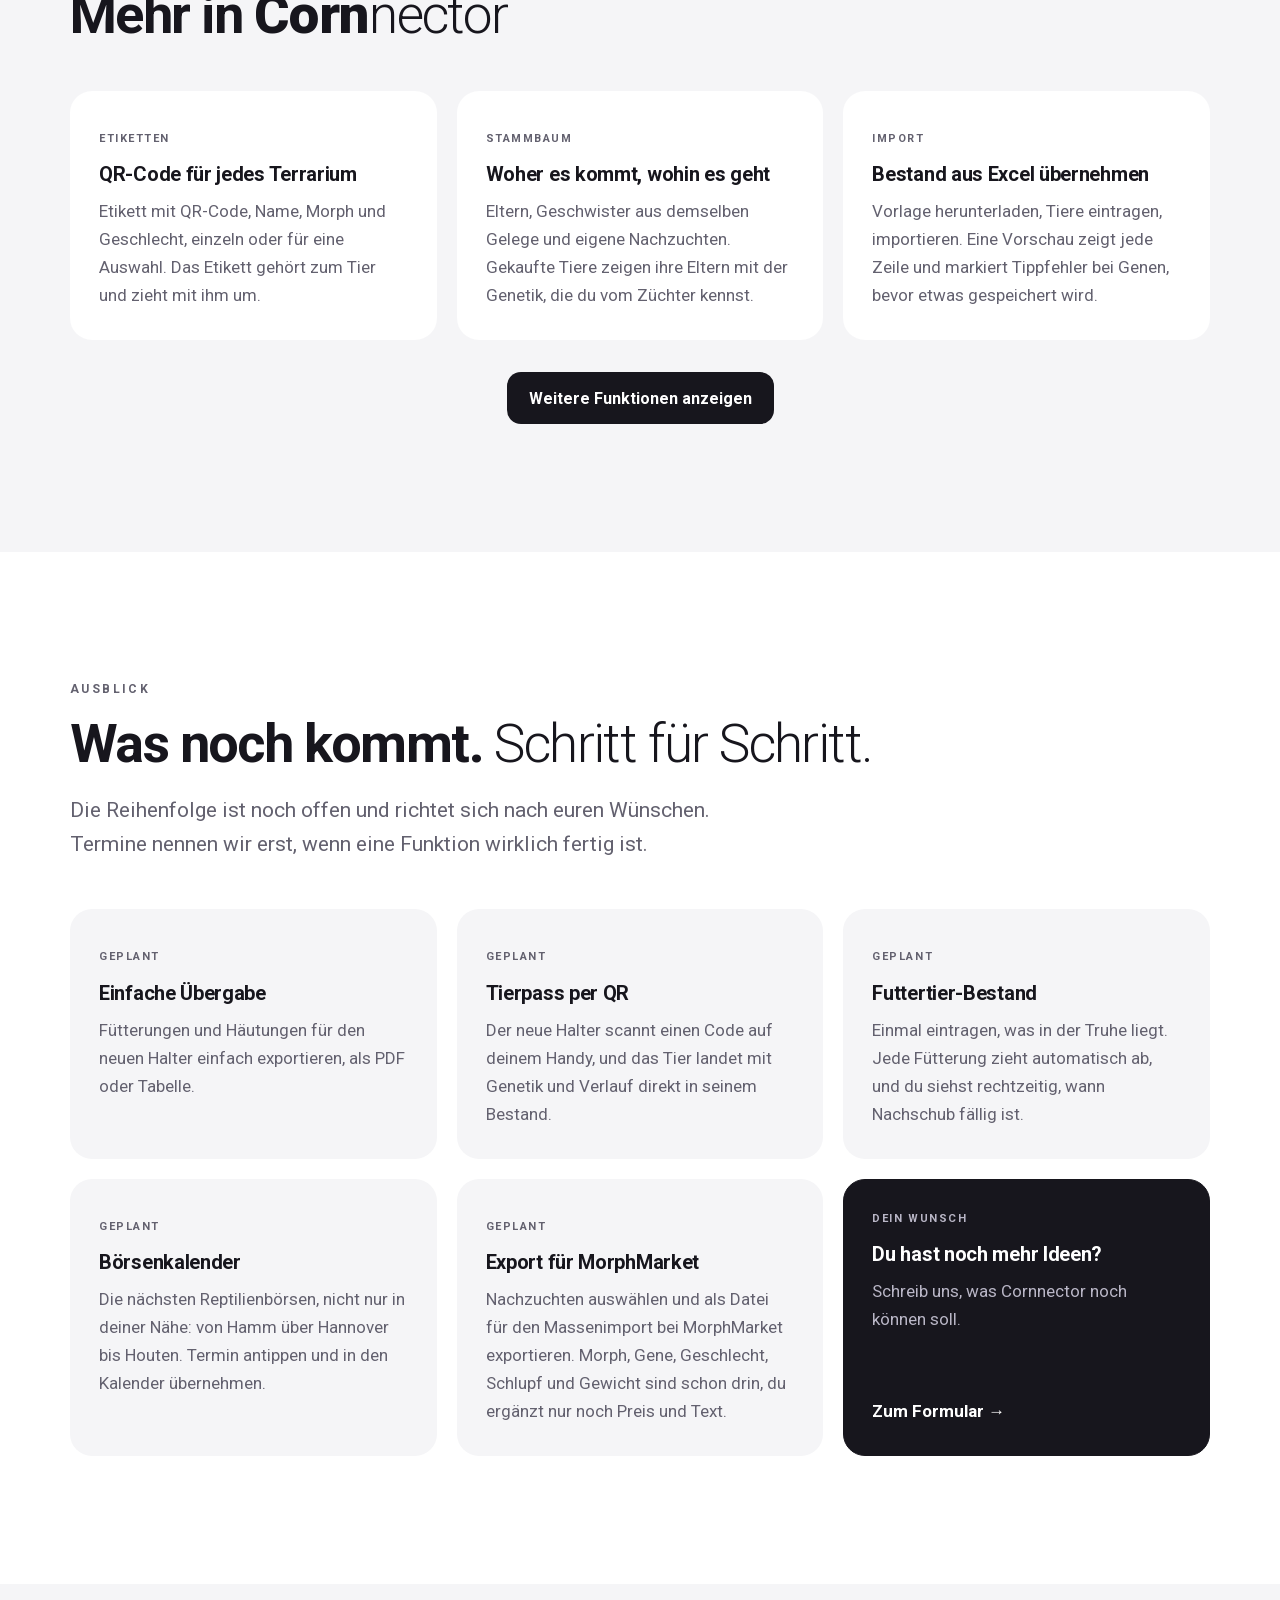
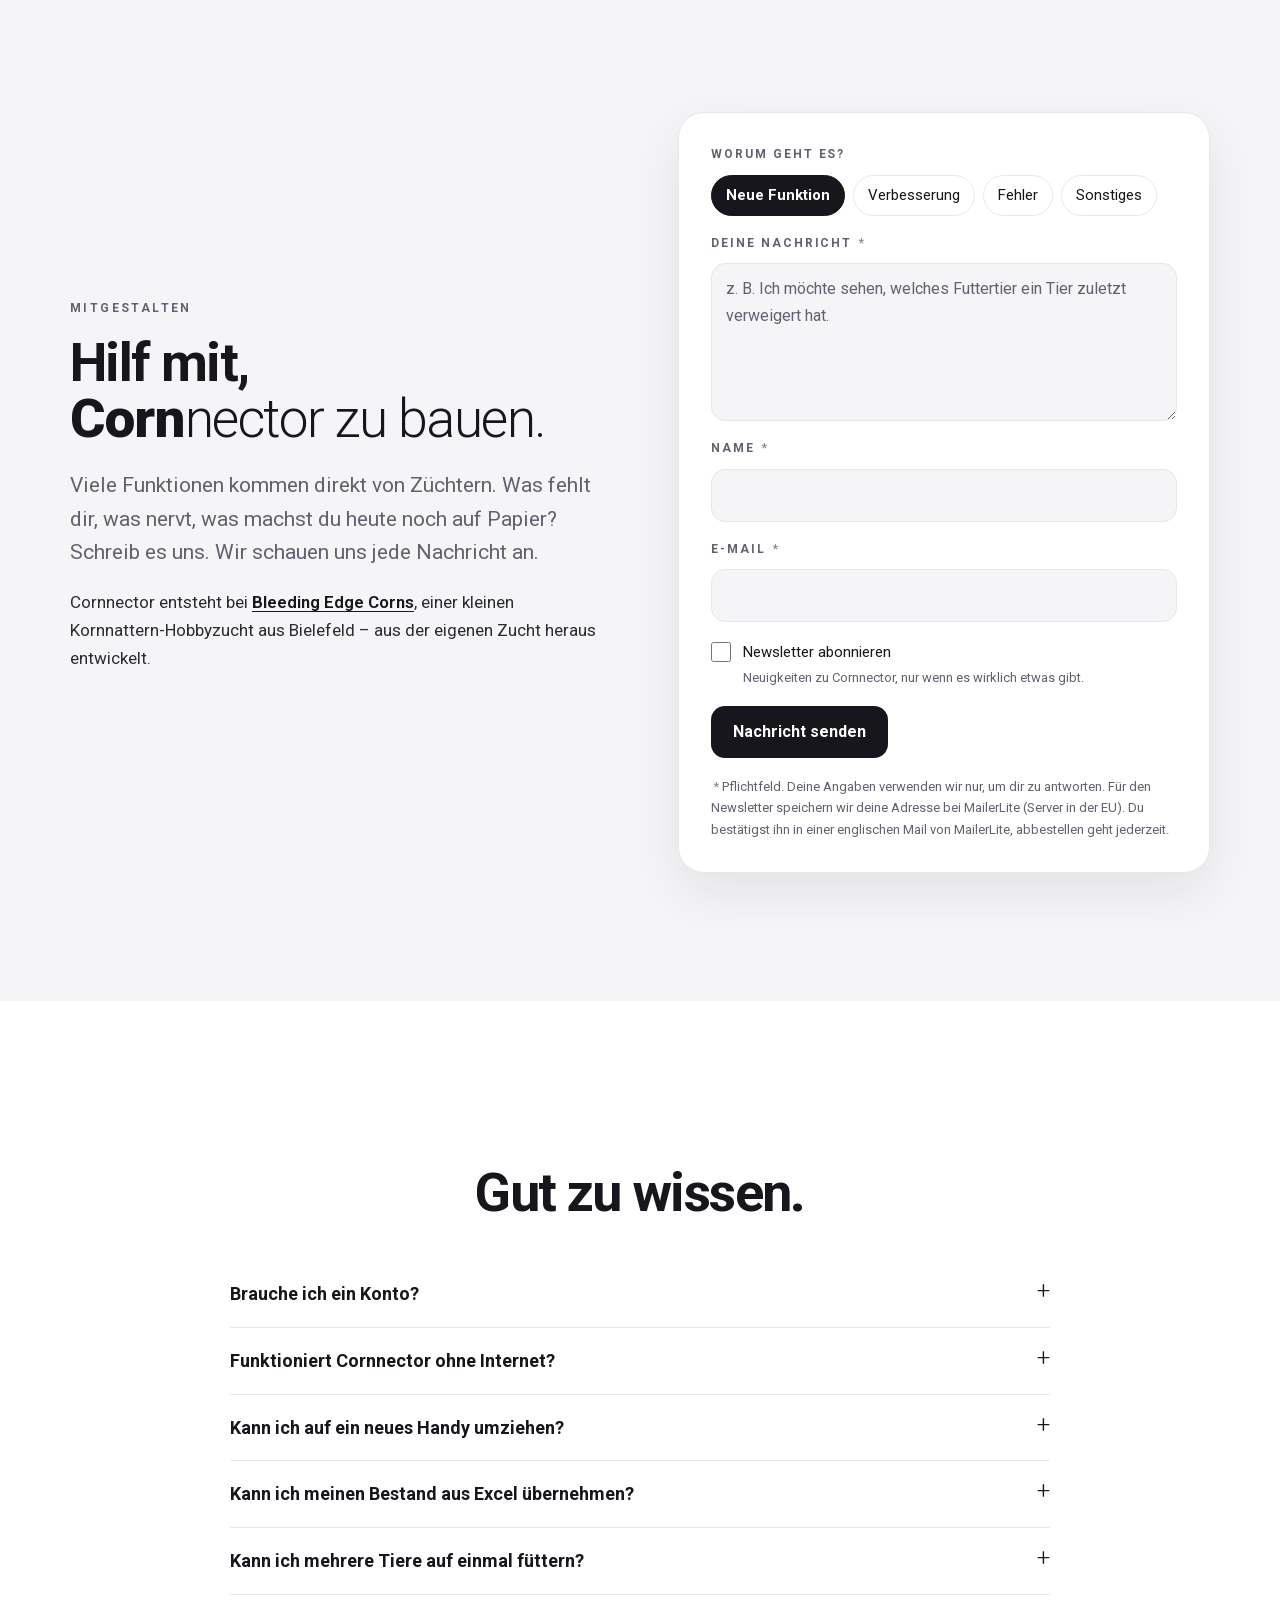
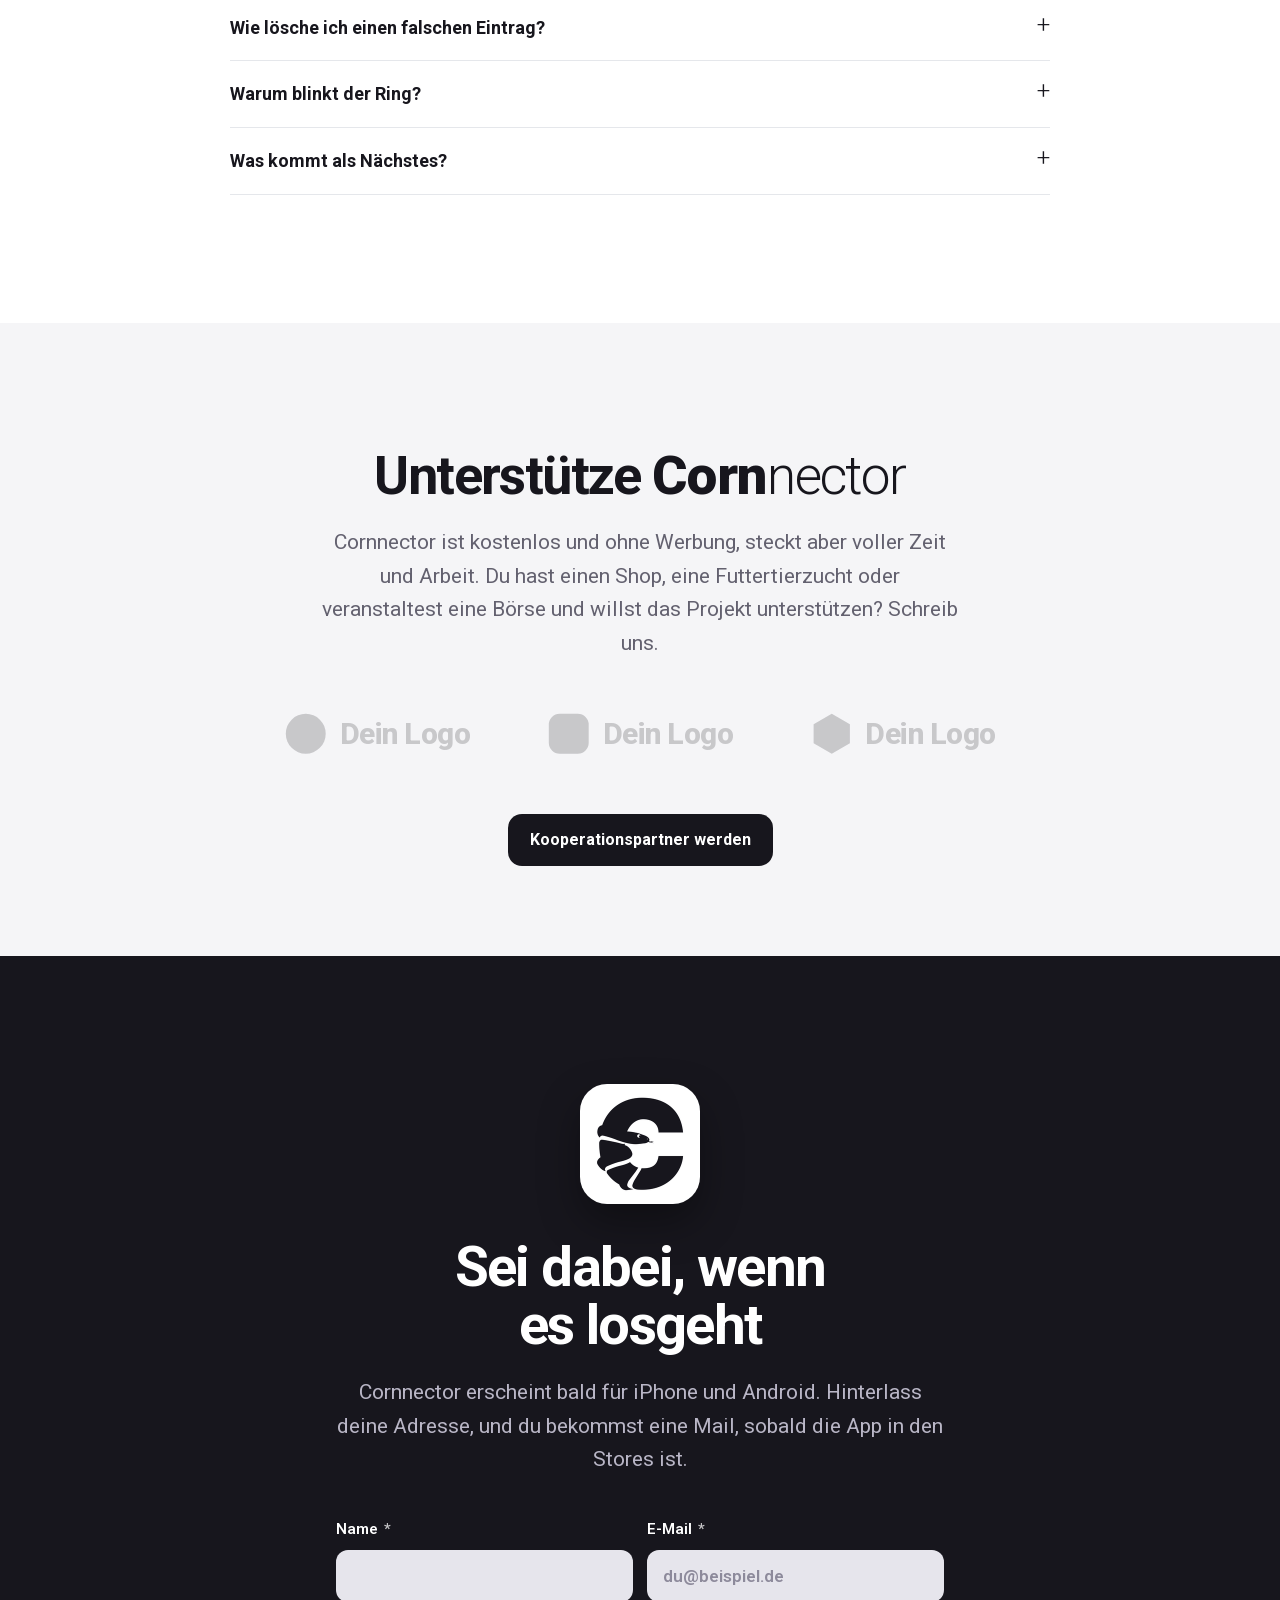
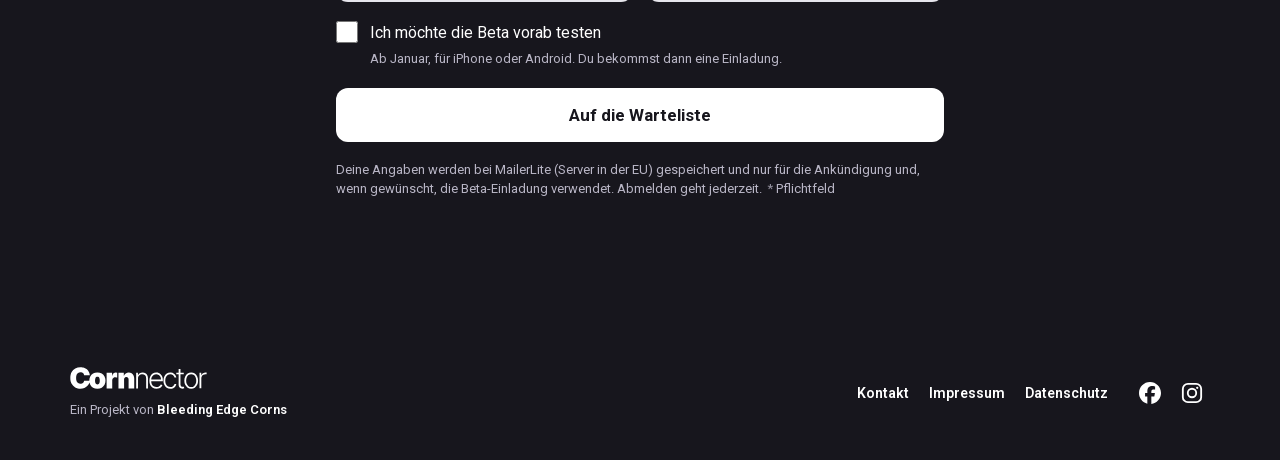
==== commit a30a61ed: "Nav: Beta-Tester werden, Hero: Merkliste Co-Authored-By: Claude Opus 5.5 <noreply@anthropic.com>" ====
--- a/index.html
+++ b/index.html
@@ -26,7 +26,7 @@
 <meta name="theme-color" content="#17161d">
 <link rel="icon" type="image/png" href="assets/img/5af7d0ea1a.png?v=5af7d0ea"><link rel="apple-touch-icon" href="assets/img/5af7d0ea1a.png?v=5af7d0ea">
 <link rel="stylesheet" href="assets/fonts.css?v=b378f25280">
-<link rel="stylesheet" href="assets/cornnector.css?v=06845d29f6">
+<link rel="stylesheet" href="assets/cornnector.css?v=3fe6e9b9a8">
 <script type="application/ld+json">{"@context": "https://schema.org", "@type": "MobileApplication", "name": "Cornnector", "description": "Cornnector dokumentiert Fütterungen, Häutungen, Verpaarungen und Gelege – inklusive genetischer Ergebnisse. Alle Informationen digital. Direkt dort, wo du sie brauchst.", "operatingSystem": "iOS, Android", "applicationCategory": "LifestyleApplication", "inLanguage": ["de", "en"], "offers": {"@type": "Offer", "price": "0", "priceCurrency": "EUR"}, "publisher": {"@type": "Organization", "@id": "https://www.bleeding-edge-corns.com/#organization", "name": "Bleeding Edge Corns", "url": "https://www.bleeding-edge-corns.com/"}, "author": {"@type": "Organization", "@id": "https://www.bleeding-edge-corns.com/#organization", "name": "Bleeding Edge Corns", "url": "https://www.bleeding-edge-corns.com/"}}</script>
 <script type="application/ld+json">{"@context": "https://schema.org", "@type": "FAQPage", "mainEntity": [{"@type": "Question", "name": "Brauche ich ein Konto?", "acceptedAnswer": {"@type": "Answer", "text": "Nein. App öffnen und loslegen. Deine Daten liegen auf deinem Handy, nicht auf fremden Servern."}}, {"@type": "Question", "name": "Funktioniert Cornnector ohne Internet?", "acceptedAnswer": {"@type": "Answer", "text": "Ja. Alles liegt auf deinem Handy. Du kannst auch im Keller ohne Empfang füttern und eintragen."}}, {"@type": "Question", "name": "Kann ich auf ein neues Handy umziehen?", "acceptedAnswer": {"@type": "Answer", "text": "Ja. Sicherung exportieren, auf dem neuen Handy importieren, fertig. Alle Tiere, Verläufe und Gelege sind wieder da."}}, {"@type": "Question", "name": "Kann ich meinen Bestand aus Excel übernehmen?", "acceptedAnswer": {"@type": "Answer", "text": "Ja. In den Einstellungen gibt es eine Vorlage. Trag deine Tiere ein und importiere die Datei. Vorher prüft eine Vorschau jede Zeile."}}, {"@type": "Question", "name": "Kann ich mehrere Tiere auf einmal füttern?", "acceptedAnswer": {"@type": "Answer", "text": "Ja, mit der Fütterungsrunde: Du gehst von Terrarium zu Terrarium, scannst das Etikett und trägst jede Fütterung mit einem Wisch ein. Im Hub wischst du fällige Tiere einfach nach links."}}, {"@type": "Question", "name": "Wie lösche ich einen falschen Eintrag?", "acceptedAnswer": {"@type": "Answer", "text": "Im Tierprofil unter „Verlauf“ den Eintrag nach links wischen. Direkt danach kannst du das Löschen mit „Rückgängig“ zurücknehmen."}}, {"@type": "Question", "name": "Warum blinkt der Ring?", "acceptedAnswer": {"@type": "Answer", "text": "Das Tier ist über seinem Futterintervall. Das Intervall stellst du im Profil unter „Futterintervall“ ein."}}, {"@type": "Question", "name": "Was kommt als Nächstes?", "acceptedAnswer": {"@type": "Answer", "text": "Einfache Übergabe, Tierpass per QR, Börsenkalender und mehr. Alles unter Ausblick. Dir fehlt etwas? Schreib uns."}}]}</script>
 </head>
@@ -47,7 +47,7 @@
   </div>
   <div class="mscrim" id="mscrim"></div>
   <div class="lang" role="group" aria-label="Sprache"><a href="./" hreflang="de" aria-current="true">DE</a><span>|</span><a href="en/" hreflang="en" lang="en">EN</a></div>
-  <a class="cta" href="#vormerken">Auf die Warteliste</a>
+  <a class="cta" href="#vormerken" data-beta>Beta-Tester werden</a>
   <button class="burger" id="burger" aria-label="Menü öffnen" aria-expanded="false" aria-controls="links"><svg viewBox="0 0 24 24" fill="none" stroke="currentColor" stroke-width="2" stroke-linecap="round" aria-hidden="true"><path d="M4 7h16M4 12h16M4 17h16"/></svg></button>
 </div></nav>
 
@@ -59,7 +59,7 @@
     <h1><span class="lt">Deine</span> Nattern. <span>Im <span class="cn"><b>Corn</b>nector</span> verbunden.</span></h1>
     <p class="lead">Cornnector dokumentiert Fütterungen, Häutungen, Verpaarungen und Gelege – inklusive genetischer Ergebnisse. Alle Informationen digital. Direkt dort, wo du sie brauchst.</p>
     <p class="free">Bald kostenlos für iPhone und Android</p>
-    <div class="btns"><a class="btn light" href="#vormerken" data-beta>Beta-Tester werden</a><a class="btn line" href="#vormerken">Auf die Merkliste</a></div>
+    <div class="btns"><a class="btn light wl-m" href="#vormerken" data-beta>Beta-Tester werden</a><a class="btn line" href="#vormerken">Auf die Merkliste</a></div>
   </div>
   <div class="hero-shot"><div class="iphone" role="img" aria-label="Die Kornnatter-App Cornnector auf dem iPhone: der Hub mit den heute fälligen Fütterungen">
     <picture class="hero-photo"><source media="(max-width:430px)" srcset="assets/img/hero-390.jpg?v=bfcae047 1x, assets/img/hero-390@2x.jpg?v=2cab6b69 2x"><source media="(max-width:700px)" srcset="assets/img/hero-700.jpg?v=38a627fa 1x, assets/img/hero-700@2x.jpg?v=b11c8f74 2x"><source media="(max-width:768px)" srcset="assets/img/hero-768.jpg?v=11e37203 1x, assets/img/hero-768@2x.jpg?v=f951c977 2x"><source media="(max-width:900px)" srcset="assets/img/hero-820.jpg?v=0de168e0 1x, assets/img/hero-820@2x.jpg?v=f01f7d84 2x"><source media="(max-width:1024px)" srcset="assets/img/hero-1024.jpg?v=c9457e7d 1x, assets/img/hero-1024@2x.jpg?v=f13a4868 2x"><source media="(max-width:1280px)" srcset="assets/img/hero-1280.jpg?v=31a64adf 1x, assets/img/hero-1280@2x.jpg?v=8a7829bb 2x"><source media="(min-width:1441px)" srcset="assets/img/hero-breit.jpg?v=f7213252 1x, assets/img/hero-breit@2x.jpg?v=442c9a98 2x"><img src="assets/img/hero-1440.jpg?v=e1de4558" srcset="assets/img/hero-1440.jpg?v=e1de4558 1x, assets/img/hero-1440@2x.jpg?v=e6878d9d 2x" alt="" decoding="async" fetchpriority="low"></picture>
--- a/assets/cornnector.css
+++ b/assets/cornnector.css
@@ -35,7 +35,7 @@
 .links > a:hover,.links > a.on{color:#fff}
 .links > a.on{font-weight:600}
 .mclose,.mpromo,.mscrim{display:none}
-.nav .cta{background:#fff;color:var(--ink);font-weight:700;font-size:14px;padding:10px 16px;border-radius:12px;text-decoration:none;white-space:nowrap}
+.hero .wl-m{display:none}.nav .cta{background:#fff;color:var(--ink);font-weight:700;font-size:14px;padding:10px 16px;border-radius:12px;text-decoration:none;white-space:nowrap}
 .lang{display:inline-flex;align-items:center;padding:3px;border-radius:999px;background:#2c2a35;font-size:12px;font-weight:700;letter-spacing:.06em}
 .lang a{color:#a9a6b6;text-decoration:none;padding:6px 11px;border-radius:999px;line-height:1;transition:background .15s,color .15s}
 .lang a:hover{color:#fff}.lang a[aria-current]{background:#fff;color:var(--ink)}
@@ -450,7 +450,7 @@
 /* Tablet hochkant: Text und iPhone nebeneinander, iPhone etwas kleiner */
 @media (min-width:701px) and (max-width:900px){.hero .grid{grid-template-columns:1fr auto;gap:clamp(24px,4vw,40px)}.hero .iphone{width:290px}.hero h1{font-size:clamp(40px,6.2vw,54px)}}
 
-@media (max-width:700px){.hero{padding-top:20px}.hero .btns .line{display:none}.hero .btns{margin-top:26px}.hero .grid{gap:0}.hero .grid>div:first-child{padding-bottom:36px!important}}
+@media (max-width:700px){.hero{padding-top:20px}.hero .wl-m{display:inline-flex}.hero .btns .line{display:none}.hero .btns{margin-top:26px}.hero .grid{gap:0}.hero .grid>div:first-child{padding-bottom:36px!important}}
 #kooperation{text-align:center;padding-block:clamp(56px,7vw,96px)}#kooperation .lead{max-width:640px;margin-inline:auto}#kooperation .btn{margin-top:28px}
 #kooperation .plogos{--pg:clamp(40px,5vw,56px);display:flex;justify-content:center;align-items:center;gap:clamp(36px,6vw,80px);margin-block:calc(var(--pg) - 8px) var(--pg)}#kooperation .plogos + .btn{margin-top:0}#kooperation .plogo{display:flex;align-items:center;justify-content:center;gap:12px;font-weight:800;font-size:clamp(24px,2.6vw,30px);letter-spacing:-.5px;white-space:nowrap;color:var(--head);opacity:.2;animation:plogo 7.5s ease-in-out infinite}#kooperation .plogo svg{width:1.45em;height:1.45em;flex:none}#kooperation .plogo:nth-child(2){animation-delay:2.5s}#kooperation .plogo:nth-child(3){animation-delay:5s}@keyframes plogo{0%,40%,100%{opacity:.2}7%,33%{opacity:1}}@media (max-width:600px){#kooperation .plogos{position:relative;overflow:hidden;height:52px;margin-inline:calc(-1*var(--gut))}#kooperation .plogo{position:absolute;inset:0;opacity:1;font-size:26px;animation:plogo-m 7.5s ease-in-out infinite backwards}#kooperation .plogo:nth-child(2){animation-delay:2.5s}#kooperation .plogo:nth-child(3){animation-delay:5s}}@keyframes plogo-m{0%{transform:translateX(100%)}7%,33.3%{transform:translateX(0)}40.3%,100%{transform:translateX(-100%)}}@media (max-width:600px) and (prefers-reduced-motion:reduce){#kooperation .plogo:not(:first-child){display:none}}
 .wl .ok,.wdone{max-width:560px;margin:40px auto 0;background:#fff;color:var(--ink);border-radius:22px;padding:34px 30px 30px;text-align:center;box-shadow:0 24px 60px rgba(0,0,0,.28)}.wl .ok:focus,.wdone:focus{outline:none}.okic{width:58px;height:58px;border-radius:50%;background:#e5f1e8;color:#4b9b5c;display:grid;place-items:center;margin:0 auto 18px}.okic svg{width:30px;height:30px}.wl .ok h3,.wdone h3{font-size:24px;line-height:1.2;margin:0 0 12px;color:var(--ink)}.wl .ok p,.wdone p{font-size:16px;line-height:1.55;color:#3a3946;margin:0}.wl .ok b{color:var(--ink);word-break:break-all}.wl .ok .okhint,.wdone .okhint{font-size:14px;color:#63616f;margin-top:14px}.wdone{margin:0;align-self:center;box-shadow:0 18px 44px rgba(23,22,29,.1)}.wish[hidden],.wdone[hidden]{display:none!important}.wish .hp{position:absolute;left:-5000px}.wish button[disabled]{opacity:.6;cursor:progress}@media (max-width:600px){.wl .ok,.wdone{padding:28px 22px 24px}}
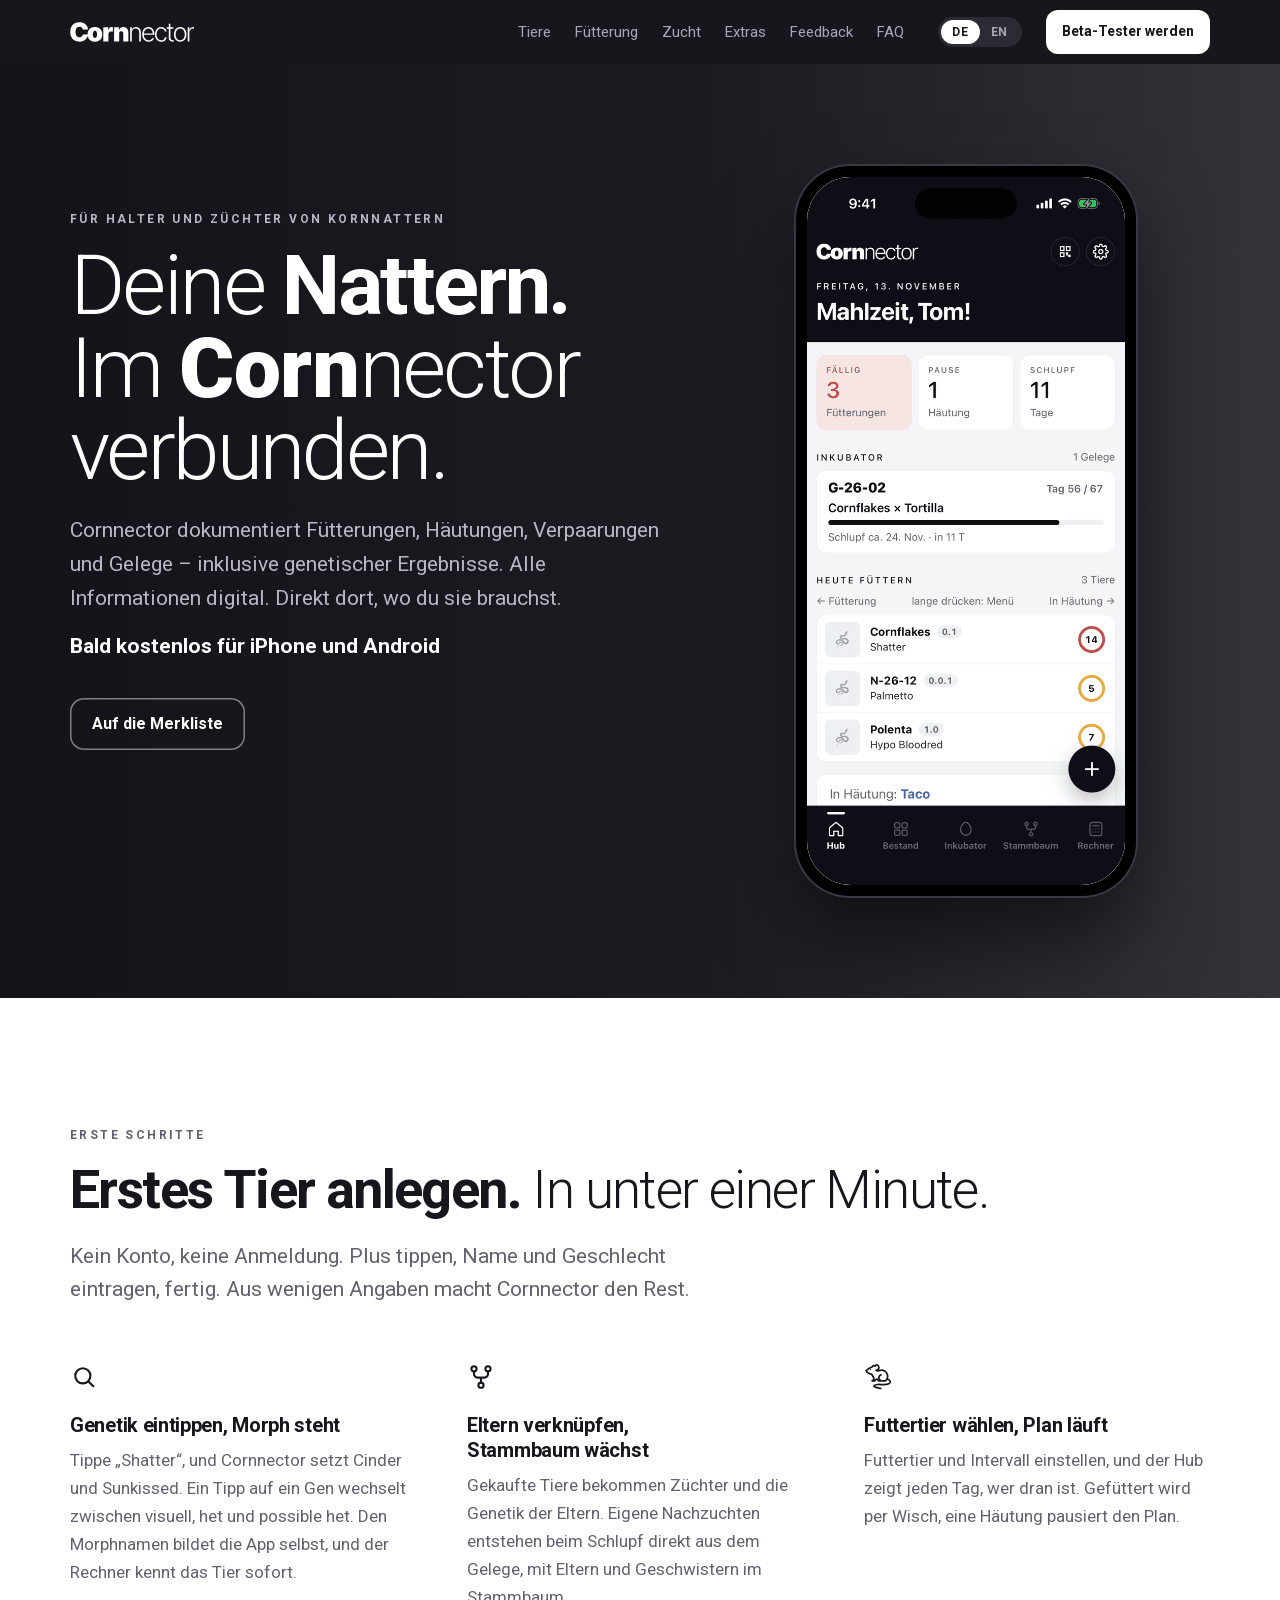
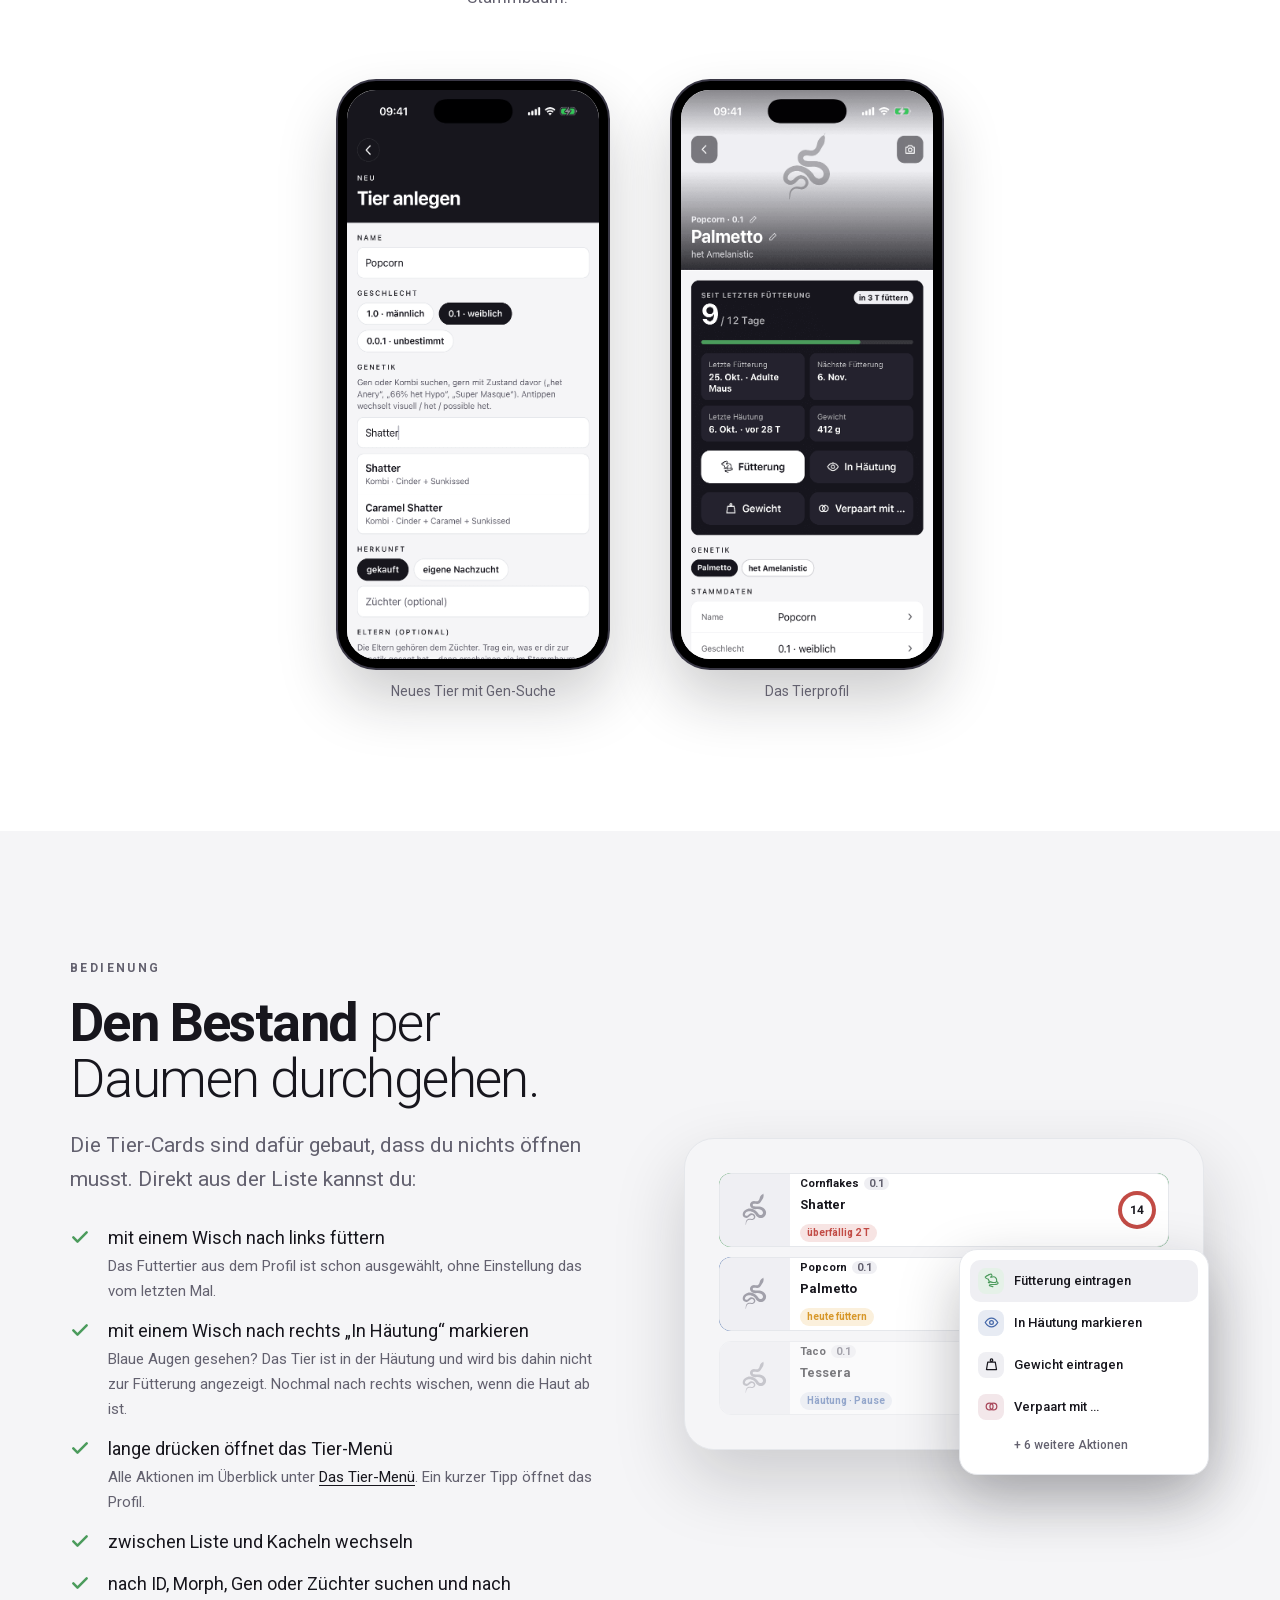
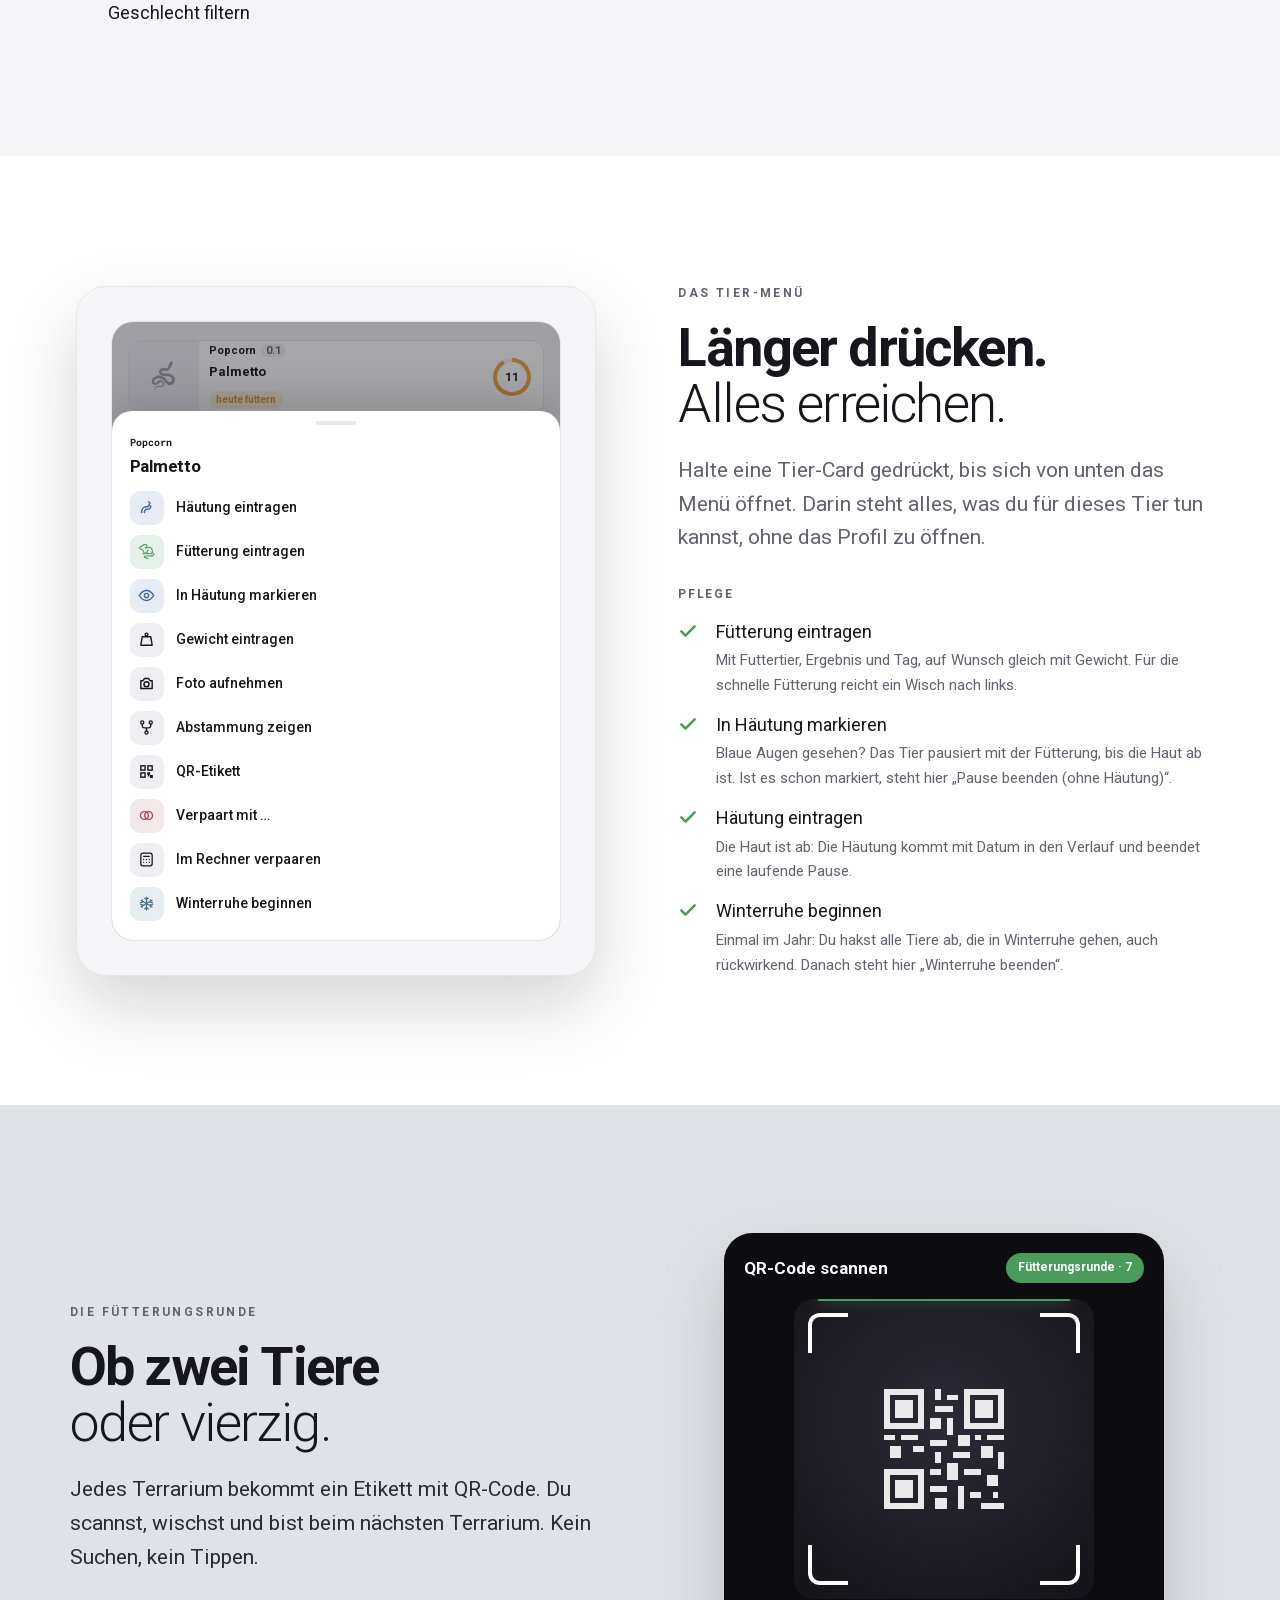
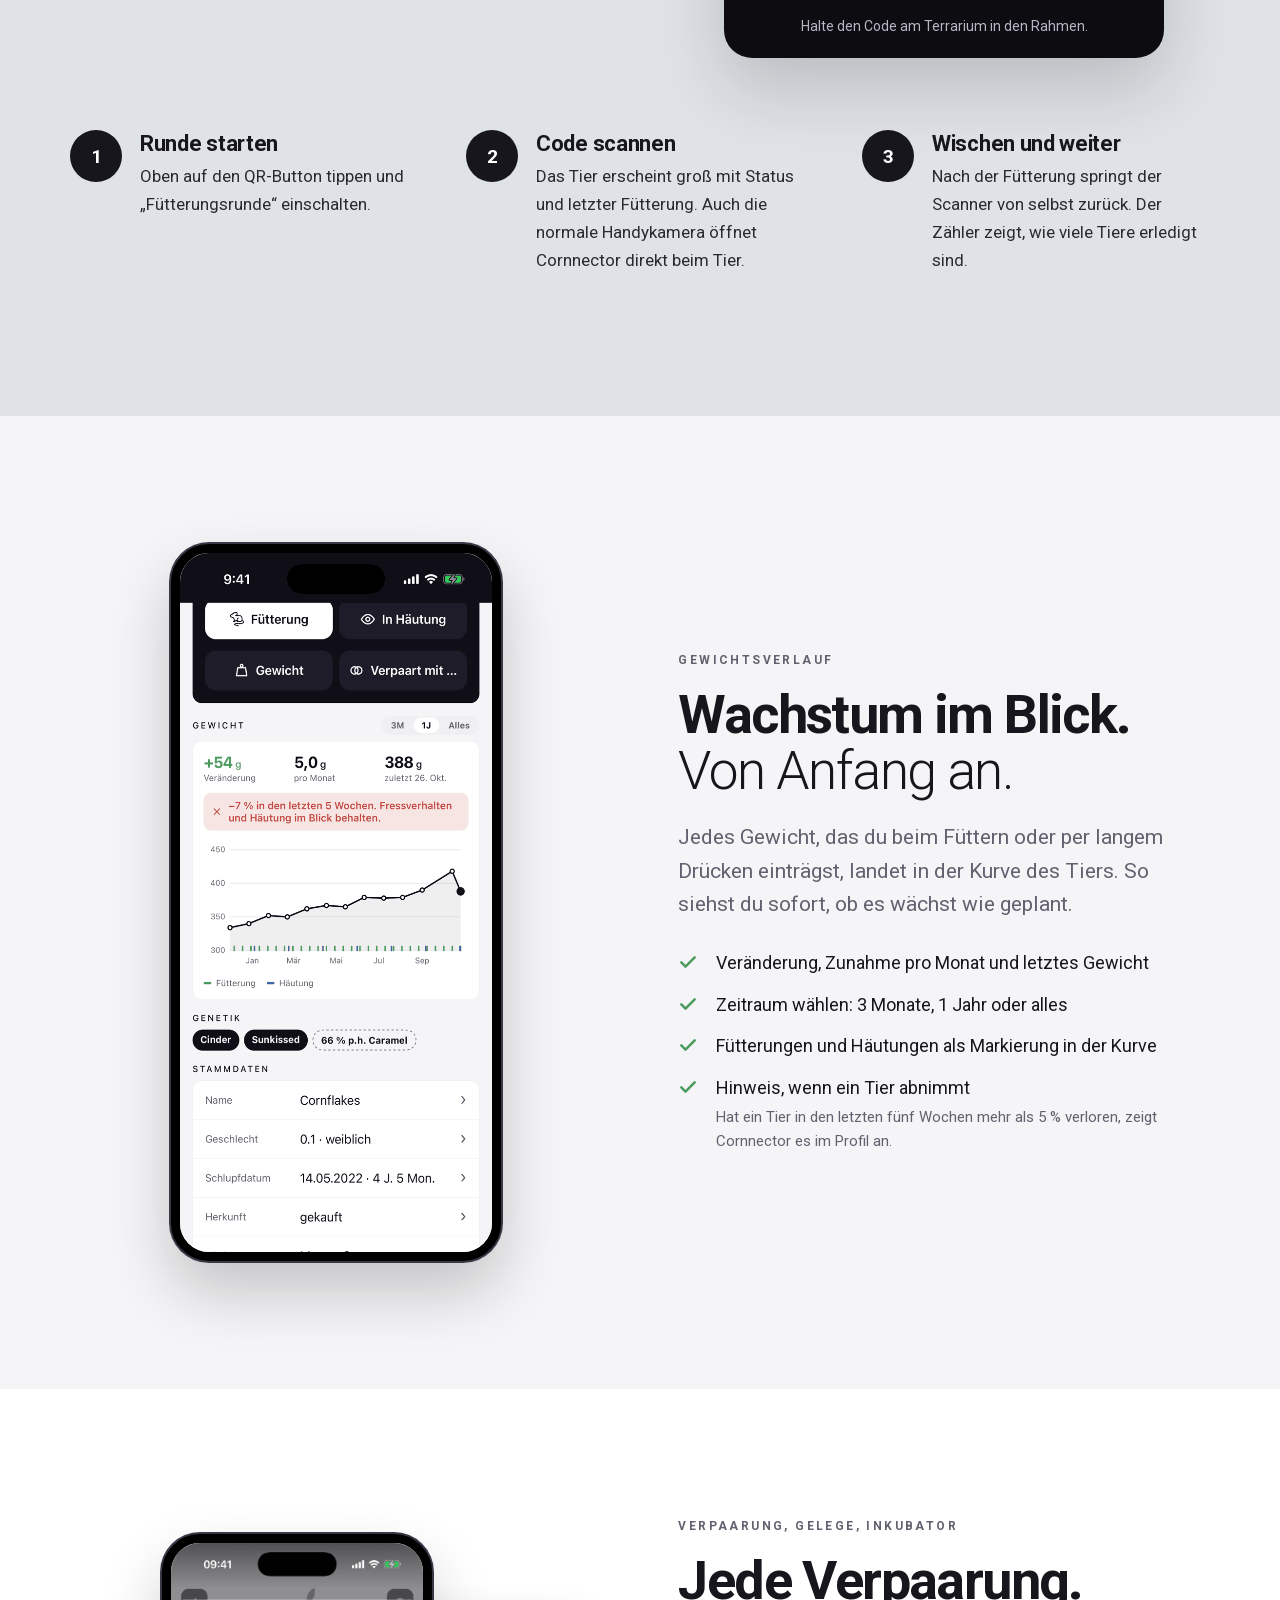
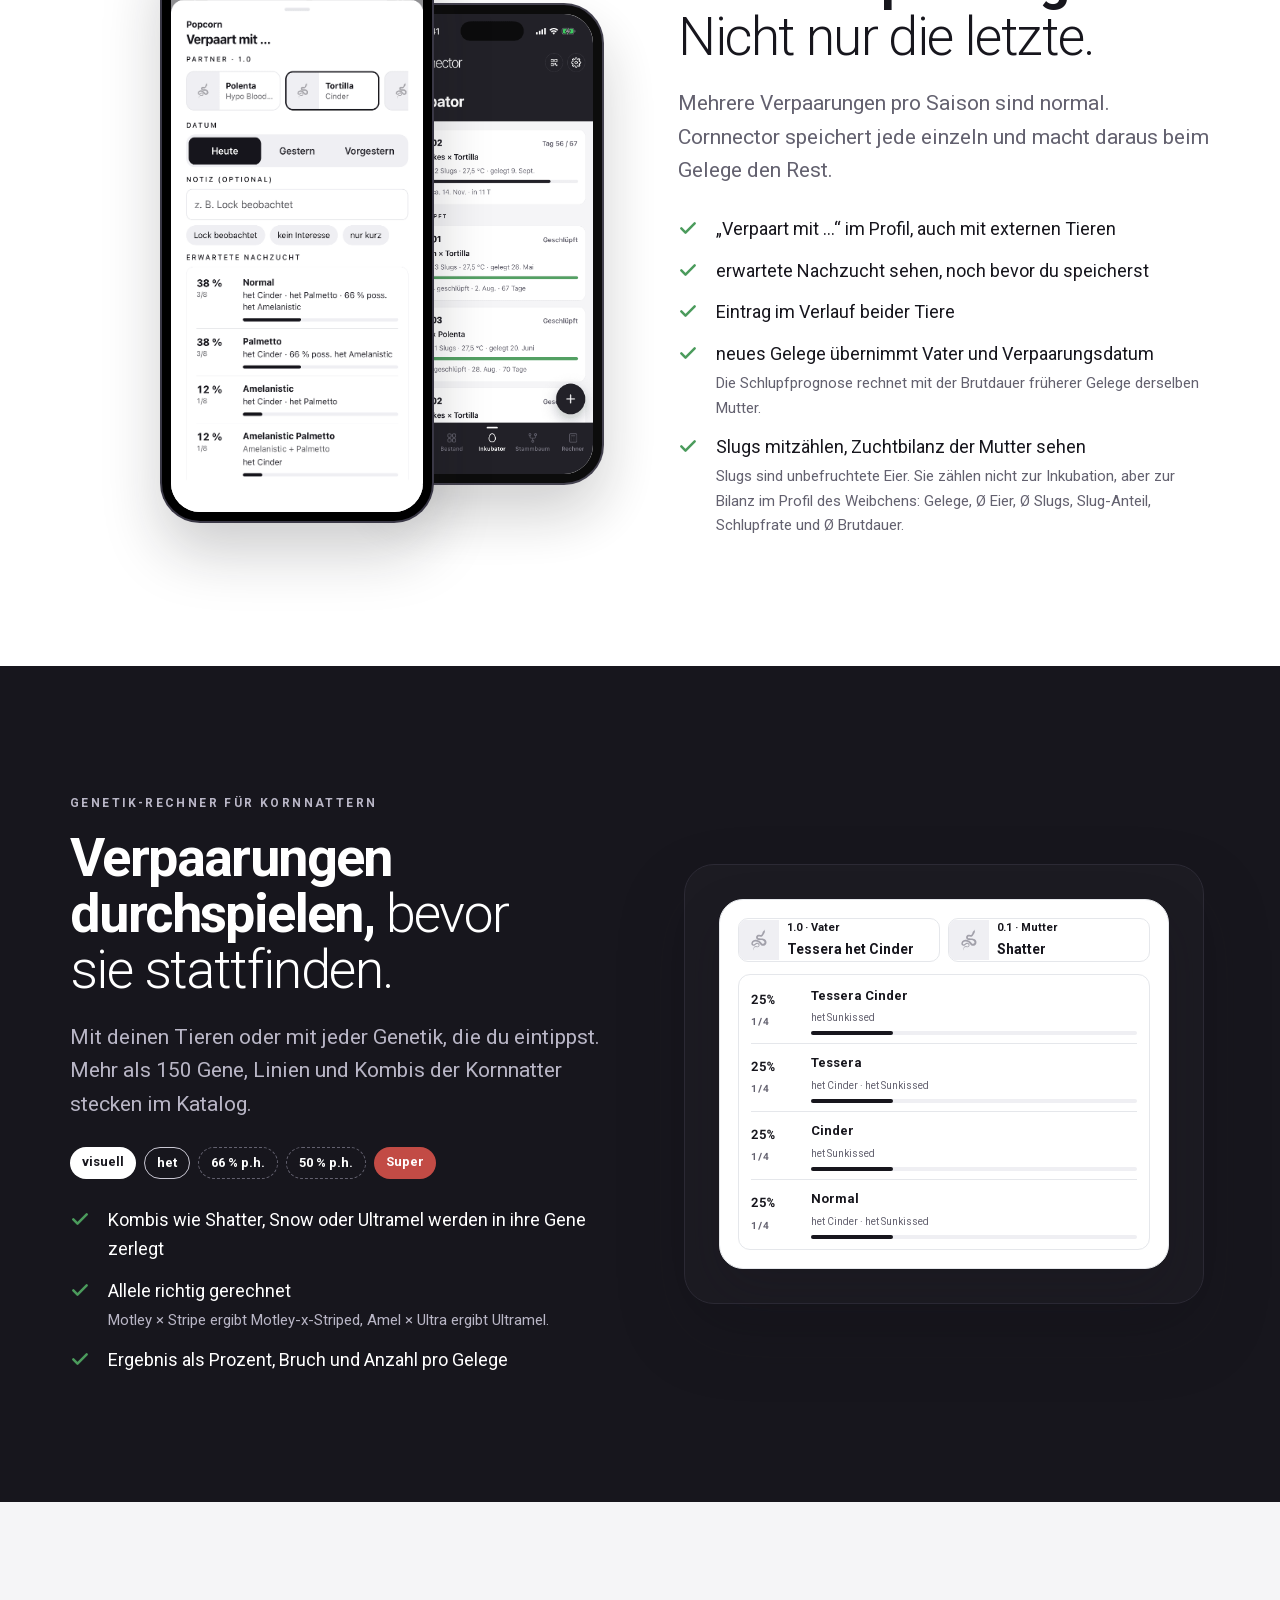
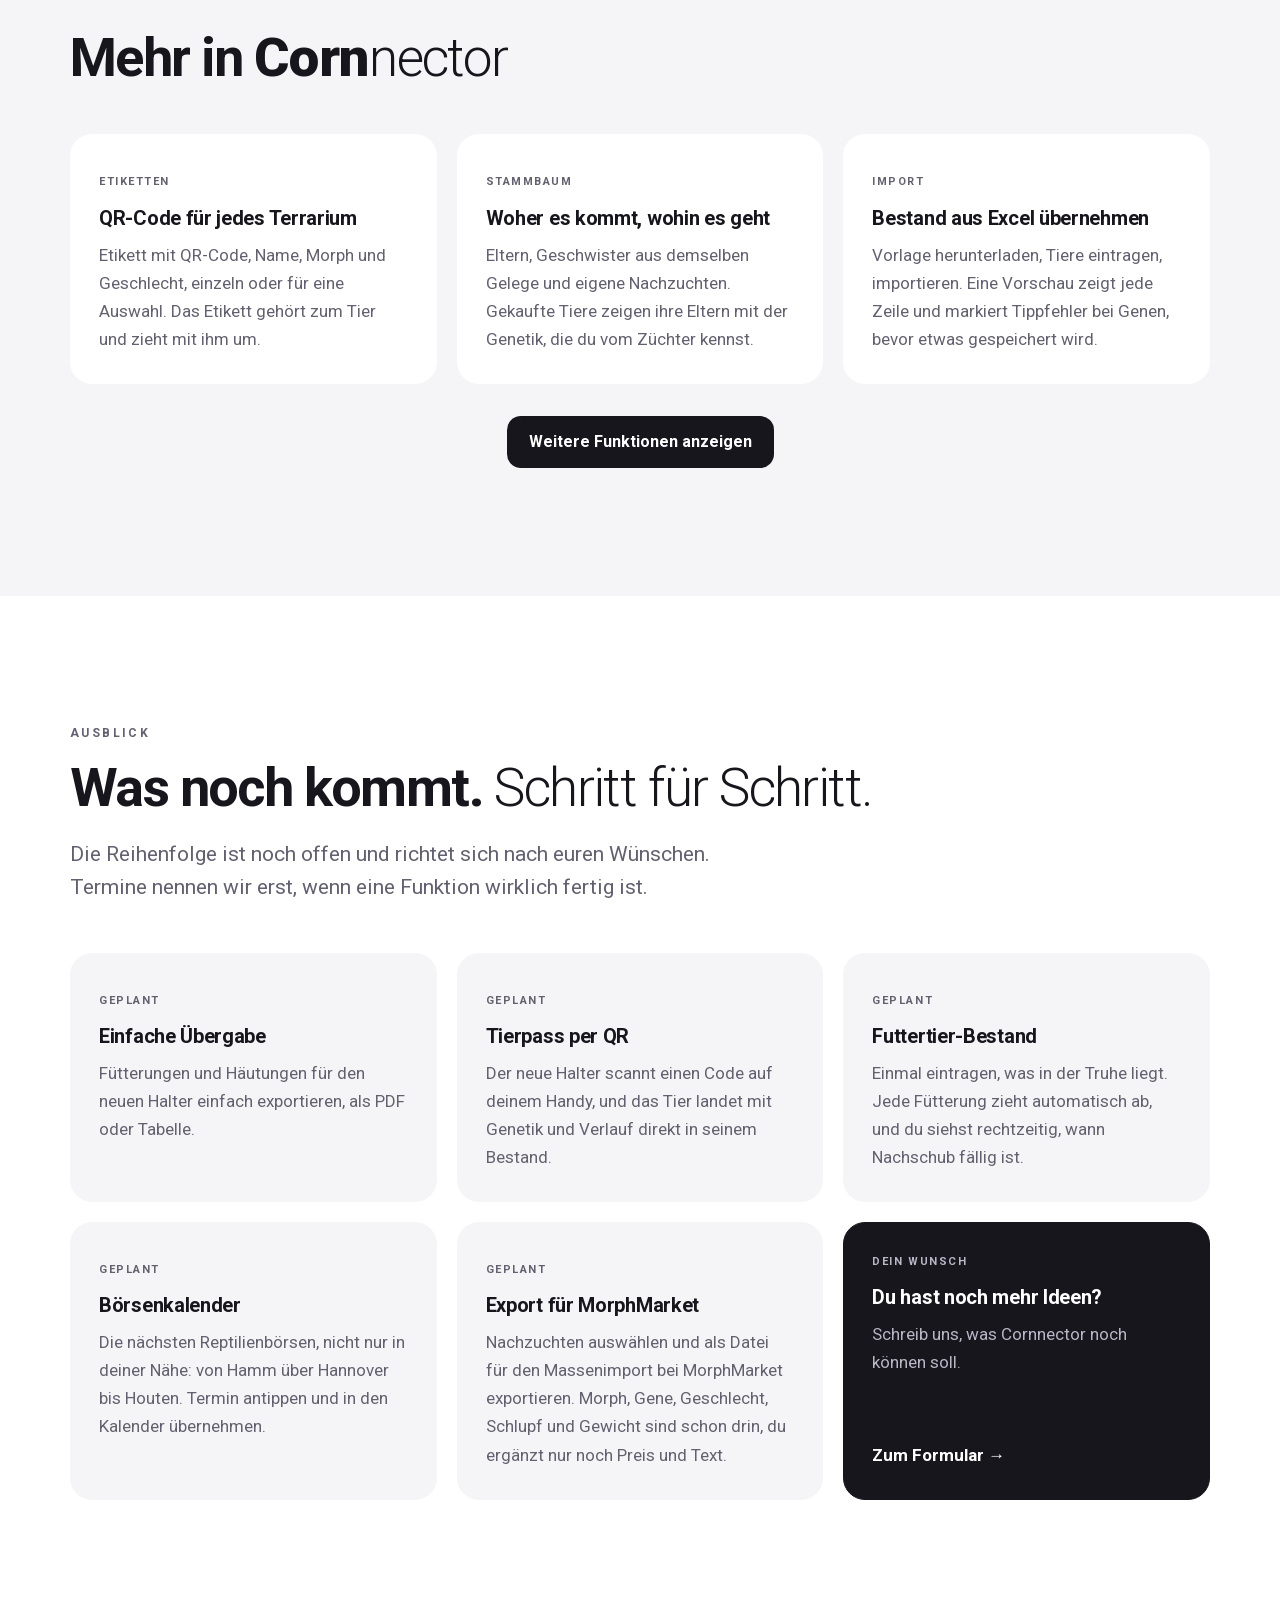
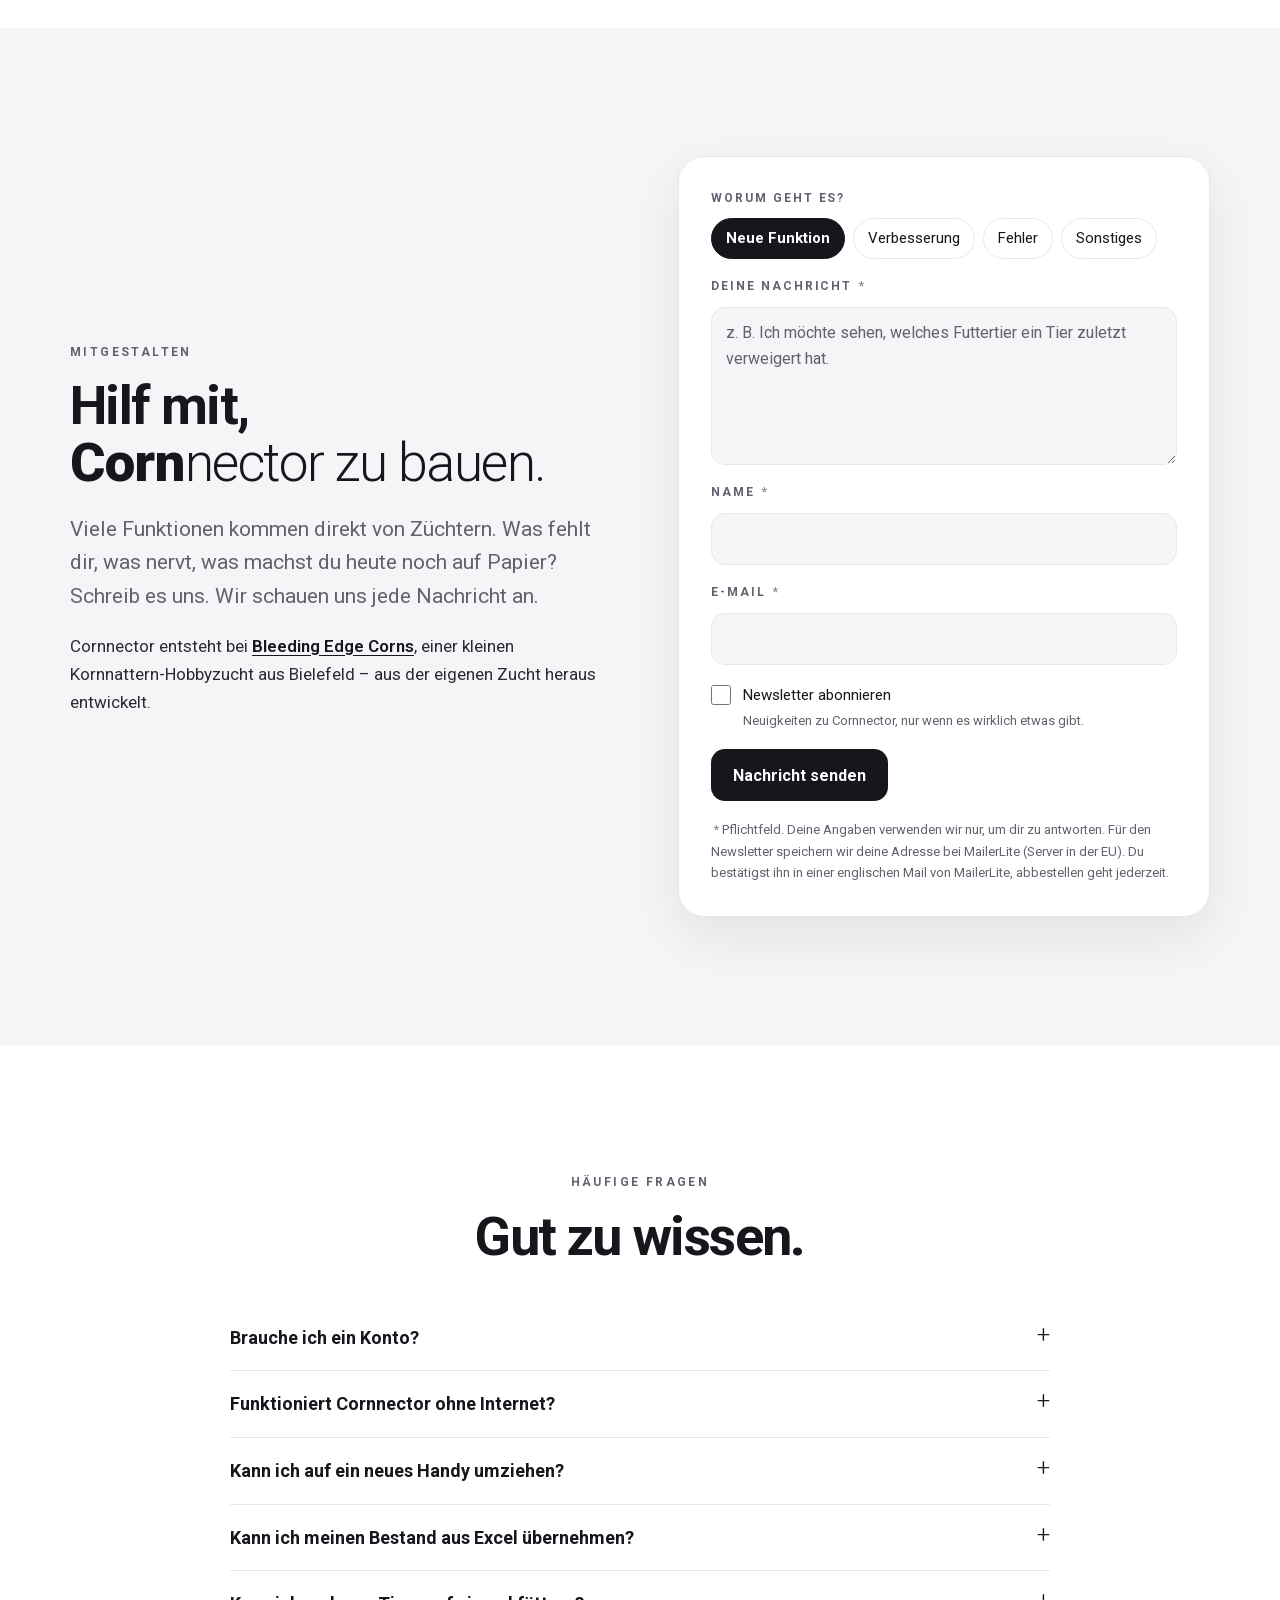
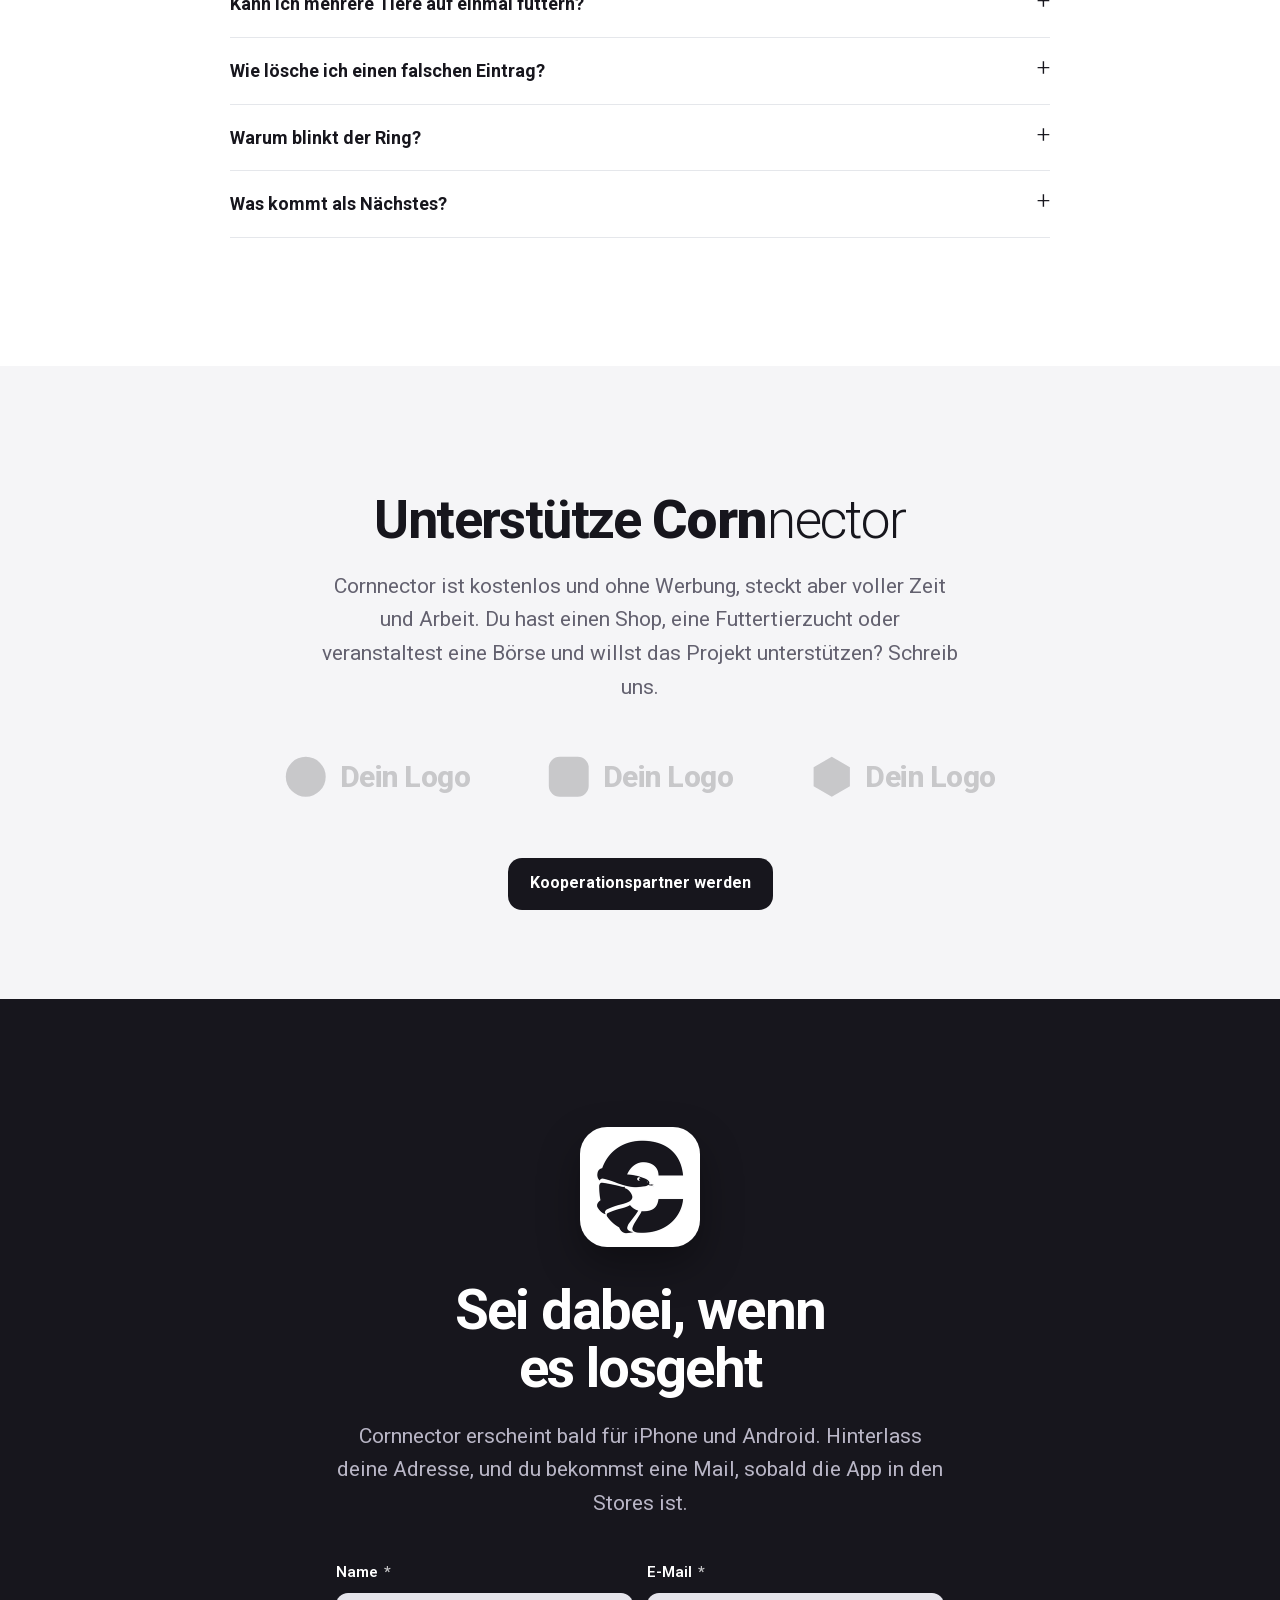
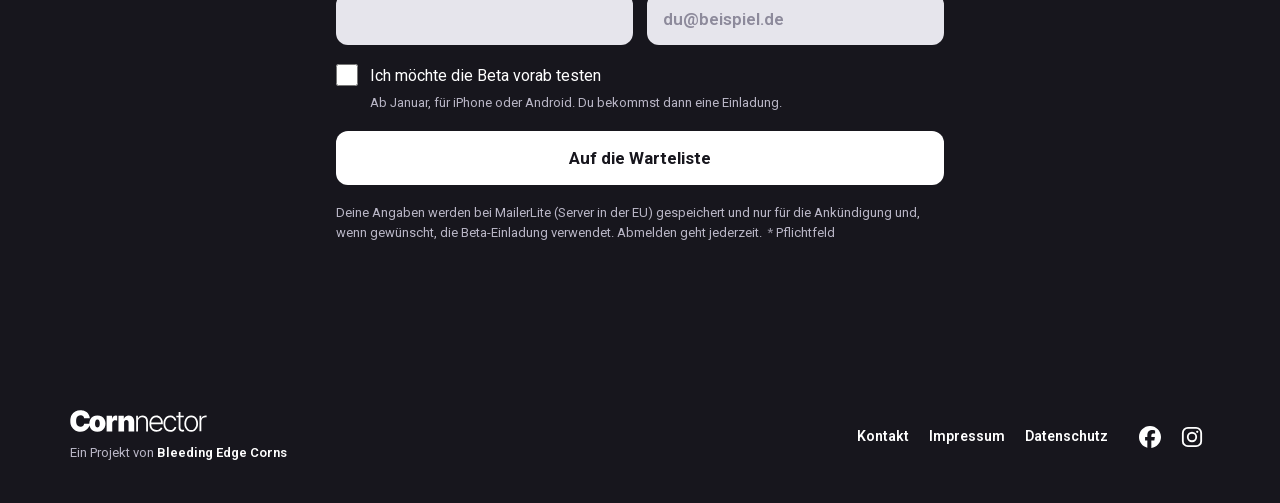
==== commit 8aec3af5: "Anleitung: Winterruhe ergänzt Co-Authored-By: Claude Opus 5.5 <noreply@anthropic.com>" ====
--- a/index.html
+++ b/index.html
@@ -26,7 +26,7 @@
 <meta name="theme-color" content="#17161d">
 <link rel="icon" type="image/png" href="assets/img/5af7d0ea1a.png?v=5af7d0ea"><link rel="apple-touch-icon" href="assets/img/5af7d0ea1a.png?v=5af7d0ea">
 <link rel="stylesheet" href="assets/fonts.css?v=b378f25280">
-<link rel="stylesheet" href="assets/cornnector.css?v=3fe6e9b9a8">
+<link rel="stylesheet" href="assets/cornnector.css?v=8f53c5ebe8">
 <script type="application/ld+json">{"@context": "https://schema.org", "@type": "MobileApplication", "name": "Cornnector", "description": "Cornnector dokumentiert Fütterungen, Häutungen, Verpaarungen und Gelege – inklusive genetischer Ergebnisse. Alle Informationen digital. Direkt dort, wo du sie brauchst.", "operatingSystem": "iOS, Android", "applicationCategory": "LifestyleApplication", "inLanguage": ["de", "en"], "offers": {"@type": "Offer", "price": "0", "priceCurrency": "EUR"}, "publisher": {"@type": "Organization", "@id": "https://www.bleeding-edge-corns.com/#organization", "name": "Bleeding Edge Corns", "url": "https://www.bleeding-edge-corns.com/"}, "author": {"@type": "Organization", "@id": "https://www.bleeding-edge-corns.com/#organization", "name": "Bleeding Edge Corns", "url": "https://www.bleeding-edge-corns.com/"}}</script>
 <script type="application/ld+json">{"@context": "https://schema.org", "@type": "FAQPage", "mainEntity": [{"@type": "Question", "name": "Brauche ich ein Konto?", "acceptedAnswer": {"@type": "Answer", "text": "Nein. App öffnen und loslegen. Deine Daten liegen auf deinem Handy, nicht auf fremden Servern."}}, {"@type": "Question", "name": "Funktioniert Cornnector ohne Internet?", "acceptedAnswer": {"@type": "Answer", "text": "Ja. Alles liegt auf deinem Handy. Du kannst auch im Keller ohne Empfang füttern und eintragen."}}, {"@type": "Question", "name": "Kann ich auf ein neues Handy umziehen?", "acceptedAnswer": {"@type": "Answer", "text": "Ja. Sicherung exportieren, auf dem neuen Handy importieren, fertig. Alle Tiere, Verläufe und Gelege sind wieder da."}}, {"@type": "Question", "name": "Kann ich meinen Bestand aus Excel übernehmen?", "acceptedAnswer": {"@type": "Answer", "text": "Ja. In den Einstellungen gibt es eine Vorlage. Trag deine Tiere ein und importiere die Datei. Vorher prüft eine Vorschau jede Zeile."}}, {"@type": "Question", "name": "Kann ich mehrere Tiere auf einmal füttern?", "acceptedAnswer": {"@type": "Answer", "text": "Ja, mit der Fütterungsrunde: Du gehst von Terrarium zu Terrarium, scannst das Etikett und trägst jede Fütterung mit einem Wisch ein. Im Hub wischst du fällige Tiere einfach nach links."}}, {"@type": "Question", "name": "Wie lösche ich einen falschen Eintrag?", "acceptedAnswer": {"@type": "Answer", "text": "Im Tierprofil unter „Verlauf“ den Eintrag nach links wischen. Direkt danach kannst du das Löschen mit „Rückgängig“ zurücknehmen."}}, {"@type": "Question", "name": "Warum blinkt der Ring?", "acceptedAnswer": {"@type": "Answer", "text": "Das Tier ist über seinem Futterintervall. Das Intervall stellst du im Profil unter „Futterintervall“ ein."}}, {"@type": "Question", "name": "Was kommt als Nächstes?", "acceptedAnswer": {"@type": "Answer", "text": "Einfache Übergabe, Tierpass per QR, Börsenkalender und mehr. Alles unter Ausblick. Dir fehlt etwas? Schreib uns."}}]}</script>
 </head>
@@ -47,7 +47,7 @@
   </div>
   <div class="mscrim" id="mscrim"></div>
   <div class="lang" role="group" aria-label="Sprache"><a href="./" hreflang="de" aria-current="true">DE</a><span>|</span><a href="en/" hreflang="en" lang="en">EN</a></div>
-  <a class="cta" href="#vormerken" data-beta>Beta-Tester werden</a>
+  <a class="cta" href="#beta" data-beta>Beta-Tester werden</a>
   <button class="burger" id="burger" aria-label="Menü öffnen" aria-expanded="false" aria-controls="links"><svg viewBox="0 0 24 24" fill="none" stroke="currentColor" stroke-width="2" stroke-linecap="round" aria-hidden="true"><path d="M4 7h16M4 12h16M4 17h16"/></svg></button>
 </div></nav>
 
@@ -59,7 +59,7 @@
     <h1><span class="lt">Deine</span> Nattern. <span>Im <span class="cn"><b>Corn</b>nector</span> verbunden.</span></h1>
     <p class="lead">Cornnector dokumentiert Fütterungen, Häutungen, Verpaarungen und Gelege – inklusive genetischer Ergebnisse. Alle Informationen digital. Direkt dort, wo du sie brauchst.</p>
     <p class="free">Bald kostenlos für iPhone und Android</p>
-    <div class="btns"><a class="btn light wl-m" href="#vormerken" data-beta>Beta-Tester werden</a><a class="btn line" href="#vormerken">Auf die Merkliste</a></div>
+    <div class="btns"><a class="btn light wl-m" href="#beta" data-beta>Beta-Tester werden</a><a class="btn line" href="#vormerken">Auf die Merkliste</a></div>
   </div>
   <div class="hero-shot"><div class="iphone" role="img" aria-label="Die Kornnatter-App Cornnector auf dem iPhone: der Hub mit den heute fälligen Fütterungen">
     <picture class="hero-photo"><source media="(max-width:430px)" srcset="assets/img/hero-390.jpg?v=bfcae047 1x, assets/img/hero-390@2x.jpg?v=2cab6b69 2x"><source media="(max-width:700px)" srcset="assets/img/hero-700.jpg?v=38a627fa 1x, assets/img/hero-700@2x.jpg?v=b11c8f74 2x"><source media="(max-width:768px)" srcset="assets/img/hero-768.jpg?v=11e37203 1x, assets/img/hero-768@2x.jpg?v=f951c977 2x"><source media="(max-width:900px)" srcset="assets/img/hero-820.jpg?v=0de168e0 1x, assets/img/hero-820@2x.jpg?v=f01f7d84 2x"><source media="(max-width:1024px)" srcset="assets/img/hero-1024.jpg?v=c9457e7d 1x, assets/img/hero-1024@2x.jpg?v=f13a4868 2x"><source media="(max-width:1280px)" srcset="assets/img/hero-1280.jpg?v=31a64adf 1x, assets/img/hero-1280@2x.jpg?v=8a7829bb 2x"><source media="(min-width:1441px)" srcset="assets/img/hero-breit.jpg?v=f7213252 1x, assets/img/hero-breit@2x.jpg?v=442c9a98 2x"><img src="assets/img/hero-1440.jpg?v=e1de4558" srcset="assets/img/hero-1440.jpg?v=e1de4558 1x, assets/img/hero-1440@2x.jpg?v=e6878d9d 2x" alt="" decoding="async" fetchpriority="low"></picture>
@@ -104,7 +104,7 @@
       <div><i style="background:#e7ebf3;color:#4467a8"><svg viewBox="0 0 24 24" fill="none" stroke="currentColor" stroke-width="2"><path d="M2 12s4-7 10-7 10 7 10 7-4 7-10 7S2 12 2 12z"/><circle cx="12" cy="12" r="3"/></svg></i>In Häutung markieren</div>
       <div><i style="background:#efeff3"><svg viewBox="0 0 24 24" fill="none" stroke="currentColor" stroke-width="2" stroke-linejoin="round"><path d="M4 20h16l-2-12H6z"/><circle cx="12" cy="5" r="2"/></svg></i>Gewicht eintragen</div>
       <div><i style="background:#f3e7ea;color:#a8475a"><svg viewBox="0 0 24 24" fill="none" stroke="currentColor" stroke-width="2"><circle cx="9" cy="12" r="5.5"/><circle cx="15" cy="12" r="5.5"/></svg></i>Verpaart mit …</div>
-      <div style="color:#63616f;font-size:12px;padding-left:44px">+ 5 weitere Aktionen</div>
+      <div style="color:#63616f;font-size:12px;padding-left:44px">+ 6 weitere Aktionen</div>
     </div>
   </div>
 </div></section>
@@ -120,6 +120,7 @@
       <li><span>Fütterung eintragen<small>Mit Futtertier, Ergebnis und Tag, auf Wunsch gleich mit Gewicht. Für die schnelle Fütterung reicht ein Wisch nach links.</small></span></li>
       <li><span>In Häutung markieren<small>Blaue Augen gesehen? Das Tier pausiert mit der Fütterung, bis die Haut ab ist. Ist es schon markiert, steht hier „Pause beenden (ohne Häutung)“.</small></span></li>
       <li><span>Häutung eintragen<small>Die Haut ist ab: Die Häutung kommt mit Datum in den Verlauf und beendet eine laufende Pause.</small></span></li>
+      <li><span>Winterruhe beginnen<small>Einmal im Jahr: Du hakst alle Tiere ab, die in Winterruhe gehen, auch rückwirkend. Danach steht hier „Winterruhe beenden“.</small></span></li>
     </ul>
   </div>
   <div class="mock">
@@ -131,7 +132,7 @@
       <div class="card-wrap rest" style="top:362px"><div class="ac"><div class="ph none"><svg viewBox="7 5 56 74" fill="currentColor" aria-hidden="true"><path d="M30.8718 31.382C29.9858 34.0268 31.4109 35.278 33.8881 35.7069C40.6129 36.8711 47.5724 34.4732 53.4357 39.081C56.376 41.3919 58.4564 43.6789 59.0495 47.5204C59.5025 50.6152 58.7129 53.7636 56.853 56.2783C55.0714 58.6906 52.4766 60.1812 49.5224 60.6163C47.5138 60.919 45.4611 60.693 43.5665 59.9604C37.1672 57.4558 37.5257 52.9025 32.4536 49.149C29.6107 47.0451 25.52 45.6533 21.9696 46.2434C19.353 46.6772 16.731 47.7075 15.1172 49.9139C13.9179 51.5538 13.1152 54.0664 15.1255 55.4514C18.3221 57.6537 21.0771 53.6598 23.3845 52.0441C24.3817 51.339 25.5241 50.8658 26.7278 50.6593C28.957 50.2761 31.0132 50.8137 32.8636 52.1041C34.5051 53.2487 35.7629 55.2459 36.1034 57.2128C36.3816 58.8197 35.9099 60.6013 34.9303 61.9086C33.2468 64.2892 30.3623 65.5362 27.4667 65.0012C24.2555 64.4078 21.1832 63.6745 18.6906 66.455C16.9649 68.3799 16.8548 70.9171 16.304 73.3378C16.1705 73.9248 15.9612 75.0818 15.6072 75.577L15.4567 75.594C15.2117 75.0177 15.7518 69.3561 15.941 68.5151C16.0968 67.8371 16.3464 67.1841 16.6824 66.5751C18.3337 63.5634 21.5392 62.1593 24.8862 62.4227C27.9954 62.6672 31.0232 63.4143 32.745 60.0204C33.8869 58.0392 32.5946 55.7295 30.6962 54.7311C26.7102 52.6347 24.8195 56.2196 22.4197 58.2797C21.4867 59.0826 20.4016 59.6897 19.2291 60.0648C17.093 60.7603 15.3357 60.6122 13.3287 59.6198C8.54738 57.2556 8.15022 52.2743 10.4203 47.8823C12.1998 44.4392 15.497 42.4576 19.1134 41.261C26.6832 38.7563 35.3697 42.5974 40.4378 48.3115C41.9244 50.0387 42.829 52.4507 44.9517 53.5339C47.4831 54.8258 50.6999 54.0613 52.0089 51.4009C52.5816 50.2191 52.6622 48.8583 52.2329 47.617C50.7261 43.3215 45.5162 41.672 41.4074 41.625C39.5563 41.6038 37.7162 41.9647 35.8632 41.8608C33.8284 41.7467 31.656 41.2685 29.8111 40.3894C27.7128 39.3895 26.0042 37.7128 25.2245 35.4958C24.4973 33.4283 24.4856 30.8815 25.4513 28.8842C26.0455 27.6552 27.0279 26.62 28.149 25.8524C33.225 22.3767 37.3118 26.0325 41.1569 24.6734C41.9046 24.4091 42.595 23.8843 43.1523 23.3271C45.7102 20.7701 45.2282 17.7952 46.6302 14.8536C47.3486 13.3463 49.7751 10.7075 51.1948 9.80574C51.7083 9.48012 52.3162 9.29559 52.887 9.09439L53.026 9.24767L53.2172 9.17898C53.1666 9.85613 54.0891 10.4883 53.9534 11.8637C53.6853 14.5808 53.7186 17.0444 52.0613 19.3821C50.5946 21.4511 49.4433 23.8871 47.9575 25.9379C47.4864 26.5972 46.9516 27.2086 46.361 27.7633C40.2179 33.4933 34.6508 27.8327 30.8718 31.382Z"/><path d="M53.2172 9.17898L53.026 9.24767L52.887 9.09439L52.9563 9.03473C53.7436 8.34642 53.6636 7.24061 54.2783 7.01509L54.4481 7.09767C54.3673 7.37246 53.4981 8.92329 53.2172 9.17898Z"/></svg></div><div><div class="id">Polenta<em>0.1</em></div><div class="m">Snow Tessera</div><span class="p ok">gefüttert vor 5 T</span></div><div class="ring" style="--c:#4b9b5c;--v:50"><b>5</b></div></div></div>
       <div class="card-wrap rest" style="top:448px"><div class="ac"><div class="ph none"><svg viewBox="7 5 56 74" fill="currentColor" aria-hidden="true"><path d="M30.8718 31.382C29.9858 34.0268 31.4109 35.278 33.8881 35.7069C40.6129 36.8711 47.5724 34.4732 53.4357 39.081C56.376 41.3919 58.4564 43.6789 59.0495 47.5204C59.5025 50.6152 58.7129 53.7636 56.853 56.2783C55.0714 58.6906 52.4766 60.1812 49.5224 60.6163C47.5138 60.919 45.4611 60.693 43.5665 59.9604C37.1672 57.4558 37.5257 52.9025 32.4536 49.149C29.6107 47.0451 25.52 45.6533 21.9696 46.2434C19.353 46.6772 16.731 47.7075 15.1172 49.9139C13.9179 51.5538 13.1152 54.0664 15.1255 55.4514C18.3221 57.6537 21.0771 53.6598 23.3845 52.0441C24.3817 51.339 25.5241 50.8658 26.7278 50.6593C28.957 50.2761 31.0132 50.8137 32.8636 52.1041C34.5051 53.2487 35.7629 55.2459 36.1034 57.2128C36.3816 58.8197 35.9099 60.6013 34.9303 61.9086C33.2468 64.2892 30.3623 65.5362 27.4667 65.0012C24.2555 64.4078 21.1832 63.6745 18.6906 66.455C16.9649 68.3799 16.8548 70.9171 16.304 73.3378C16.1705 73.9248 15.9612 75.0818 15.6072 75.577L15.4567 75.594C15.2117 75.0177 15.7518 69.3561 15.941 68.5151C16.0968 67.8371 16.3464 67.1841 16.6824 66.5751C18.3337 63.5634 21.5392 62.1593 24.8862 62.4227C27.9954 62.6672 31.0232 63.4143 32.745 60.0204C33.8869 58.0392 32.5946 55.7295 30.6962 54.7311C26.7102 52.6347 24.8195 56.2196 22.4197 58.2797C21.4867 59.0826 20.4016 59.6897 19.2291 60.0648C17.093 60.7603 15.3357 60.6122 13.3287 59.6198C8.54738 57.2556 8.15022 52.2743 10.4203 47.8823C12.1998 44.4392 15.497 42.4576 19.1134 41.261C26.6832 38.7563 35.3697 42.5974 40.4378 48.3115C41.9244 50.0387 42.829 52.4507 44.9517 53.5339C47.4831 54.8258 50.6999 54.0613 52.0089 51.4009C52.5816 50.2191 52.6622 48.8583 52.2329 47.617C50.7261 43.3215 45.5162 41.672 41.4074 41.625C39.5563 41.6038 37.7162 41.9647 35.8632 41.8608C33.8284 41.7467 31.656 41.2685 29.8111 40.3894C27.7128 39.3895 26.0042 37.7128 25.2245 35.4958C24.4973 33.4283 24.4856 30.8815 25.4513 28.8842C26.0455 27.6552 27.0279 26.62 28.149 25.8524C33.225 22.3767 37.3118 26.0325 41.1569 24.6734C41.9046 24.4091 42.595 23.8843 43.1523 23.3271C45.7102 20.7701 45.2282 17.7952 46.6302 14.8536C47.3486 13.3463 49.7751 10.7075 51.1948 9.80574C51.7083 9.48012 52.3162 9.29559 52.887 9.09439L53.026 9.24767L53.2172 9.17898C53.1666 9.85613 54.0891 10.4883 53.9534 11.8637C53.6853 14.5808 53.7186 17.0444 52.0613 19.3821C50.5946 21.4511 49.4433 23.8871 47.9575 25.9379C47.4864 26.5972 46.9516 27.2086 46.361 27.7633C40.2179 33.4933 34.6508 27.8327 30.8718 31.382Z"/><path d="M53.2172 9.17898L53.026 9.24767L52.887 9.09439L52.9563 9.03473C53.7436 8.34642 53.6636 7.24061 54.2783 7.01509L54.4481 7.09767C54.3673 7.37246 53.4981 8.92329 53.2172 9.17898Z"/></svg></div><div><div class="id">Nacho<em>1.0</em></div><div class="m">Hypo</div><span class="p due">morgen füttern</span></div><div class="ring" style="--c:#e9a73a;--v:85"><b>9</b></div></div></div>
       <div class="scrim"></div>
-      <div class="msheet"><div class="grab"></div><div class="mh"><small>Popcorn</small><b>Palmetto</b></div><div class="mi" style="--d:0"><i style="background:#e7ebf3;color:#4467a8"><svg viewBox="0 0 24 24" fill="none" stroke="currentColor" stroke-width="2" stroke-linecap="round"><path d="M5 19c0-6 4-8 7-8s4-2 4-4M9 19c0-3 2-4.5 4-4.5s5-1 5-5"/><path d="M15 4l2 2"/></svg></i>Häutung eintragen</div><div class="mi" style="--d:1"><i style="background:#e5f1e8;color:#4b9b5c"><svg viewBox="0 0 24 24" fill="none" stroke="currentColor" stroke-width="1.5" stroke-linecap="round" stroke-linejoin="round"><path d="M10.2857 6.28572C12 7.57143 12.7143 6.14286 14.7143 6.14286C18.1429 5.85714 20.4286 8.71429 20.2857 11.8571C20.2857 13.5714 19.5714 14.5714 18.4286 15.2857H12.7143C12.3333 15.2857 12.3333 15.1429 12.7143 14.8571L13.7143 14.7143L11.8571 14.4286L10.7143 13.7143L9.14286 15.2857H7C7 14.8095 7.4762 14.619 8.42858 14.7143C8.85715 13.5714 7.57143 11.1429 6.71429 9.85714C6.52381 9.57143 6.04762 9.38095 5.28572 9.28572C3.57143 8.85714 2.28572 7.85714 1.85715 6.57143C3.28572 5.14286 5 3.85714 7 3.42857C7.14286 2.28572 8.14286 1.85714 9.28572 2.71429C10.2857 1.14286 11.8571 1.57143 12.4286 2.71429C13.4286 4.57143 12 6.28572 10.2857 6.28572Z"/><path d="M13.7143 14.7143C11.8571 13 12.8571 10.5714 14.5714 10.1429"/><path d="M20 13.7143C22.8571 14.8571 23.2857 16.7143 21.2857 17.7143C18.7143 19.1429 14.2857 18.1429 11.4286 18.4286C8.85714 18.7143 8 19.7143 9 20.2857C10.2857 21 12.8571 21.4286 14.4286 21.8571"/><circle cx="5.57" cy="5.57" r=".6" fill="currentColor" stroke="none"/></svg></i>Fütterung eintragen</div><div class="mi" style="--d:2"><i style="background:#e7ebf3;color:#4467a8"><svg viewBox="0 0 24 24" fill="none" stroke="currentColor" stroke-width="2"><path d="M2 12s4-7 10-7 10 7 10 7-4 7-10 7S2 12 2 12z"/><circle cx="12" cy="12" r="3"/></svg></i>In Häutung markieren</div><div class="mi" style="--d:3"><i style="background:#efeff3;color:#17161d"><svg viewBox="0 0 24 24" fill="none" stroke="currentColor" stroke-width="2" stroke-linejoin="round"><path d="M4 20h16l-2-12H6z"/><circle cx="12" cy="5" r="2"/></svg></i>Gewicht eintragen</div><div class="mi" style="--d:4"><i style="background:#efeff3;color:#17161d"><svg viewBox="0 0 24 24" fill="none" stroke="currentColor" stroke-width="2" stroke-linejoin="round"><path d="M4 8h3l2-3h6l2 3h3v11H4z"/><circle cx="12" cy="13" r="3.5"/></svg></i>Foto aufnehmen</div><div class="mi" style="--d:5"><i style="background:#efeff3;color:#17161d"><svg viewBox="0 0 24 24" fill="none" stroke="currentColor" stroke-width="1.8" stroke-linecap="round"><circle cx="6" cy="5" r="2.2"/><circle cx="18" cy="5" r="2.2"/><circle cx="12" cy="19" r="2.2"/><path d="M6 7.2v2.3a3 3 0 0 0 3 3h6a3 3 0 0 0 3-3V7.2M12 12.5v4.3"/></svg></i>Abstammung zeigen</div><div class="mi" style="--d:6"><i style="background:#efeff3;color:#17161d"><svg viewBox="0 0 24 24" fill="none" stroke="currentColor" stroke-width="2"><rect x="4" y="4" width="6" height="6"/><rect x="14" y="4" width="6" height="6"/><rect x="4" y="14" width="6" height="6"/><path d="M14 14h2v2h-2zM18 18h2v2h-2zM14 18h2"/></svg></i>QR-Etikett</div><div class="mi" style="--d:7"><i style="background:#f3e7ea;color:#a8475a"><svg viewBox="0 0 24 24" fill="none" stroke="currentColor" stroke-width="2" stroke-linecap="round"><circle cx="9" cy="12" r="5.5"/><circle cx="15" cy="12" r="5.5"/></svg></i>Verpaart mit …</div><div class="mi" style="--d:8"><i style="background:#efeff3;color:#17161d"><svg viewBox="0 0 24 24" fill="none" stroke="currentColor" stroke-width="1.8" stroke-linecap="round"><rect x="4" y="3" width="16" height="18" rx="3"/><path d="M8 7.5h8M8 12h.01M12 12h.01M16 12h.01M8 16h.01M12 16h.01M16 16h.01"/></svg></i>Im Rechner verpaaren</div></div>
+      <div class="msheet"><div class="grab"></div><div class="mh"><small>Popcorn</small><b>Palmetto</b></div><div class="mi" style="--d:0"><i style="background:#e7ebf3;color:#4467a8"><svg viewBox="0 0 24 24" fill="none" stroke="currentColor" stroke-width="2" stroke-linecap="round"><path d="M5 19c0-6 4-8 7-8s4-2 4-4M9 19c0-3 2-4.5 4-4.5s5-1 5-5"/><path d="M15 4l2 2"/></svg></i>Häutung eintragen</div><div class="mi" style="--d:1"><i style="background:#e5f1e8;color:#4b9b5c"><svg viewBox="0 0 24 24" fill="none" stroke="currentColor" stroke-width="1.5" stroke-linecap="round" stroke-linejoin="round"><path d="M10.2857 6.28572C12 7.57143 12.7143 6.14286 14.7143 6.14286C18.1429 5.85714 20.4286 8.71429 20.2857 11.8571C20.2857 13.5714 19.5714 14.5714 18.4286 15.2857H12.7143C12.3333 15.2857 12.3333 15.1429 12.7143 14.8571L13.7143 14.7143L11.8571 14.4286L10.7143 13.7143L9.14286 15.2857H7C7 14.8095 7.4762 14.619 8.42858 14.7143C8.85715 13.5714 7.57143 11.1429 6.71429 9.85714C6.52381 9.57143 6.04762 9.38095 5.28572 9.28572C3.57143 8.85714 2.28572 7.85714 1.85715 6.57143C3.28572 5.14286 5 3.85714 7 3.42857C7.14286 2.28572 8.14286 1.85714 9.28572 2.71429C10.2857 1.14286 11.8571 1.57143 12.4286 2.71429C13.4286 4.57143 12 6.28572 10.2857 6.28572Z"/><path d="M13.7143 14.7143C11.8571 13 12.8571 10.5714 14.5714 10.1429"/><path d="M20 13.7143C22.8571 14.8571 23.2857 16.7143 21.2857 17.7143C18.7143 19.1429 14.2857 18.1429 11.4286 18.4286C8.85714 18.7143 8 19.7143 9 20.2857C10.2857 21 12.8571 21.4286 14.4286 21.8571"/><circle cx="5.57" cy="5.57" r=".6" fill="currentColor" stroke="none"/></svg></i>Fütterung eintragen</div><div class="mi" style="--d:2"><i style="background:#e7ebf3;color:#4467a8"><svg viewBox="0 0 24 24" fill="none" stroke="currentColor" stroke-width="2"><path d="M2 12s4-7 10-7 10 7 10 7-4 7-10 7S2 12 2 12z"/><circle cx="12" cy="12" r="3"/></svg></i>In Häutung markieren</div><div class="mi" style="--d:3"><i style="background:#efeff3;color:#17161d"><svg viewBox="0 0 24 24" fill="none" stroke="currentColor" stroke-width="2" stroke-linejoin="round"><path d="M4 20h16l-2-12H6z"/><circle cx="12" cy="5" r="2"/></svg></i>Gewicht eintragen</div><div class="mi" style="--d:4"><i style="background:#efeff3;color:#17161d"><svg viewBox="0 0 24 24" fill="none" stroke="currentColor" stroke-width="2" stroke-linejoin="round"><path d="M4 8h3l2-3h6l2 3h3v11H4z"/><circle cx="12" cy="13" r="3.5"/></svg></i>Foto aufnehmen</div><div class="mi" style="--d:5"><i style="background:#efeff3;color:#17161d"><svg viewBox="0 0 24 24" fill="none" stroke="currentColor" stroke-width="1.8" stroke-linecap="round"><circle cx="6" cy="5" r="2.2"/><circle cx="18" cy="5" r="2.2"/><circle cx="12" cy="19" r="2.2"/><path d="M6 7.2v2.3a3 3 0 0 0 3 3h6a3 3 0 0 0 3-3V7.2M12 12.5v4.3"/></svg></i>Abstammung zeigen</div><div class="mi" style="--d:6"><i style="background:#efeff3;color:#17161d"><svg viewBox="0 0 24 24" fill="none" stroke="currentColor" stroke-width="2"><rect x="4" y="4" width="6" height="6"/><rect x="14" y="4" width="6" height="6"/><rect x="4" y="14" width="6" height="6"/><path d="M14 14h2v2h-2zM18 18h2v2h-2zM14 18h2"/></svg></i>QR-Etikett</div><div class="mi" style="--d:7"><i style="background:#f3e7ea;color:#a8475a"><svg viewBox="0 0 24 24" fill="none" stroke="currentColor" stroke-width="2" stroke-linecap="round"><circle cx="9" cy="12" r="5.5"/><circle cx="15" cy="12" r="5.5"/></svg></i>Verpaart mit …</div><div class="mi" style="--d:8"><i style="background:#efeff3;color:#17161d"><svg viewBox="0 0 24 24" fill="none" stroke="currentColor" stroke-width="1.8" stroke-linecap="round"><rect x="4" y="3" width="16" height="18" rx="3"/><path d="M8 7.5h8M8 12h.01M12 12h.01M16 12h.01M8 16h.01M12 16h.01M16 16h.01"/></svg></i>Im Rechner verpaaren</div><div class="mi" style="--d:9"><i style="background:#e5edf0;color:#4f7385"><svg viewBox="0 0 24 24" fill="none" stroke="currentColor" stroke-width="1.8" stroke-linecap="round" stroke-linejoin="round"><path d="M12 3v18M4.2 7.5l15.6 9M4.2 16.5l15.6-9M9.5 4.5 12 6.5l2.5-2M9.5 19.5l2.5-2 2.5 2M3.6 10.9l3.1-.9-.6-3.2M20.4 13.1l-3.1.9.6 3.2M3.6 13.1l3.1.9-.6 3.2M20.4 10.9l-3.1-.9.6-3.2"/></svg></i>Winterruhe beginnen</div></div>
     </div>
   </div>
 </div></section>
@@ -222,6 +223,7 @@
     <div class="card"><span class="tag">Import</span><h3>Bestand aus Excel übernehmen</h3><p>Vorlage herunterladen, Tiere eintragen, importieren. Eine Vorschau zeigt jede Zeile und markiert Tippfehler bei Genen, bevor etwas gespeichert wird.</p></div>
     <div class="card" id="sicherung"><span class="tag">Sicherung</span><h3>Deine Daten, deine Sicherung</h3><p>Kein Server, kein Konto. Darum: Sicherung exportieren und in Dropbox oder Google Drive ablegen. Auf einem neuen Handy einfach wieder importieren.</p></div>
     <div class="card"><span class="tag">Fütterung</span><h3>Das passende Futtertier je Tier</h3><p>Im Profil legst du fest, was das Tier bekommt, von Single Pinky bis zur adulten Maus. Die Fütterung per Wisch übernimmt es automatisch.</p></div>
+    <div class="card" id="winterruhe"><span class="tag">Winterruhe</span><h3>Drei Monate Pause, ohne Rot</h3><p>Gehen deine Tiere in die Winterruhe, hakst du sie im Tier-Menü alle auf einmal ab. Sie verschwinden aus „Heute füttern“ und zeigen „Winterruhe · seit 23 T“. Danach zählt das Futterintervall ab dem Ende neu.</p></div>
     <div class="card"><span class="tag">Darstellung</span><h3>Liste oder Kacheln</h3><p>Den Bestand als Liste oder als Kacheln mit Foto. Die Farben zeigen, was zu tun ist: grün im Plan, gelb heute füttern, rot überfällig, blau Häutung.</p></div>
     <div class="card" id="einstellungen"><span class="tag">Einstellungen</span><h3>Alles Seltene hinter dem Zahnrad</h3><p>Oben rechts: Darstellung, Sprache, Backup, CSV-Import und Standardwerte für Inkubation und Futterintervall. Auch die Gesten-Tipps holst du dort zurück.</p></div>
     <div class="card"><span class="tag">Tierprofil</span><h3>Felder direkt antippen</h3><p>Name, Morph, Geschlecht, Herkunft oder Futterintervall änderst du im Profil mit einem Tipp. Nach dem Speichern lässt sich alles rückgängig machen.</p></div>
@@ -298,7 +300,7 @@
 </div></section>
 
 <!-- Warteliste -->
-<section class="dark wl" id="vormerken"><div class="in">
+<section class="dark wl" id="vormerken"><div class="in"><span id="beta" aria-hidden="true"></span>
   <img class="icon" src="assets/img/8d58b9c05d.png?v=8d58b9c0" alt="" width="120" height="120">
   <h2>Sei dabei, wenn es losgeht</h2>
   <p class="lead">Cornnector erscheint bald für iPhone und Android. Hinterlass deine Adresse, und du bekommst eine Mail, sobald die App in den Stores ist.</p>
@@ -333,7 +335,10 @@
 const secs=[...document.querySelectorAll('section[id]')],as=[...l.querySelectorAll(':scope > a')];
 const io=new IntersectionObserver(es=>{es.forEach(e=>{if(e.isIntersecting){const k=e.target.dataset.nav||e.target.id;as.forEach(a=>a.classList.toggle('on',a.getAttribute('href')==='#'+k));}});},{rootMargin:'-45% 0px -50% 0px'});
 secs.forEach(s=>io.observe(s));
-document.querySelectorAll('[data-beta]').forEach(a=>a.addEventListener('click',()=>{document.getElementById('wl-beta').checked=true;}));
+// #beta (auch als Direktlink www.cornnector.com/#beta): zum Formular, Beta-Häkchen setzen
+const betaOn=()=>{document.getElementById('wl-beta').checked=true;};
+if(location.hash==='#beta')betaOn();addEventListener('hashchange',()=>{if(location.hash==='#beta')betaOn();});
+document.querySelectorAll('[data-beta]').forEach(a=>a.addEventListener('click',betaOn));
 const wf=document.getElementById('wish');
 // Pflichtfelder selbst prüfen: Feld hellrot, eigener Hinweis darunter (kein Browser-Standard)
 const wfErr={w:v=>v?0:1,n:v=>v?0:1,e:v=>!v?1:(/^[^@\s]+@[^@\s]+\.[^@\s]+$/.test(v)?0:2)};
--- a/assets/cornnector.css
+++ b/assets/cornnector.css
@@ -237,7 +237,7 @@
 .offset{transform:translateX(18%);max-width:82%}
 @media (max-width:520px){.offset{transform:none;max-width:100%}}
 /* Tier-Menü (Animation) */
-.menu-demo{position:relative;height:580px;overflow:hidden;border-radius:22px;background:#f5f5f7;border:1px solid #e5e7eb}
+.menu-demo{position:relative;height:620px;overflow:hidden;border-radius:22px;background:#f5f5f7;border:1px solid #e5e7eb}
 .menu-demo .card-wrap{position:absolute;left:16px;right:16px;top:18px;animation:md-press 9s ease-in-out infinite}
 .menu-demo .card-wrap.rest{animation:none}
 .menu-demo .scrim{position:absolute;inset:0;background:rgba(23,22,29,.38);animation:md-scrim 9s ease-in-out infinite}
